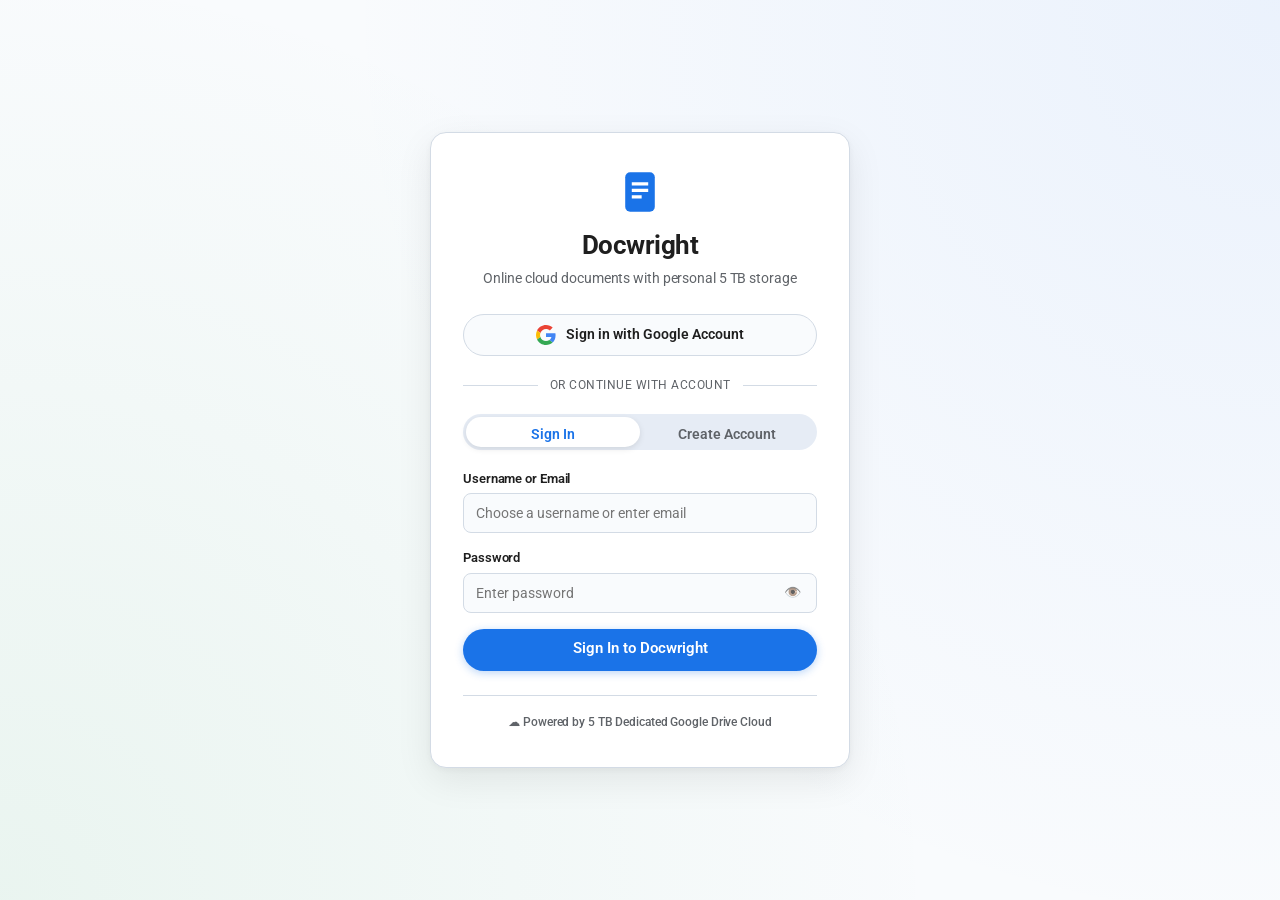
==== index.html @ 24f1ca76 "fix: remove all form tags, add safe multi-engine search, and fix Doogle Search button click crash" ====
<!DOCTYPE html>
<html lang="en">
<head>
<meta charset="utf-8">
<meta name="viewport" content="width=device-width,initial-scale=1">
<title>Docwright</title>
  <link rel="preconnect" href="https://fonts.googleapis.com">
  <link rel="preconnect" href="https://fonts.gstatic.com" crossorigin>
  <link href="https://fonts.googleapis.com/css2?family=Google+Sans:wght@400;500;600;700&family=Google+Sans+Text:wght@400;500;600&family=Roboto:wght@300;400;500;700&display=swap" rel="stylesheet">
  <script src="https://unpkg.com/peerjs@1.5.4/dist/peerjs.min.js"></script>
  <script src="https://accounts.google.com/gsi/client" async defer></script>

<!-- ============ STYLES ============ -->
<style>
:root{--bg:#f9fbfd;--tb:#edf2fa;--bd:#d7dce3;--tx:#1f1f1f;--mut:#5f6368;--acc:#1a73e8;--hov:#dde3ea;--desk:#f1f3f4;--pg:#fff;--ptx:#000}
html.dark{--bg:#1e1f22;--tb:#2b2d31;--bd:#3c3f44;--tx:#e8eaed;--mut:#9aa0a6;--acc:#8ab4f8;--hov:#3a3d42;--desk:#151618}
html.dark.pd{--pg:#26282c;--ptx:#e8eaed}
*{box-sizing:border-box}
[hidden]{display:none!important}
body{margin:0;height:100dvh;display:flex;flex-direction:column;font:14px/1.4 system-ui,-apple-system,"Segoe UI",Roboto,sans-serif;background:var(--bg);color:var(--tx)}
button,select,input{font:inherit;color:inherit}
button{background:none;border:0;border-radius:6px;min-width:30px;height:30px;padding:0 8px;cursor:pointer;transition:background .15s}
button:hover,.clr:hover{background:var(--hov)}
button.on{background:color-mix(in srgb,var(--acc) 25%,transparent);color:var(--acc)}
:focus-visible{outline:2px solid var(--acc);outline-offset:1px}
select,input[type=text],input[type=search]{background:var(--bg);border:1px solid var(--bd);border-radius:6px;height:30px;padding:0 6px}
.mut{color:var(--mut)}
/* top bar */
.top{display:flex;align-items:center;gap:8px;padding:6px 12px 0;flex-wrap:wrap}
.top svg{flex:none}
#ti{border:1px solid transparent;background:transparent;font-size:18px;padding:2px 8px;border-radius:6px;width:min(320px,50vw);height:auto}
#ti:hover{border-color:var(--bd)}
#st{font-size:12px;color:var(--mut)}
.menus{display:flex;width:100%;gap:2px;padding-bottom:4px}
.menu{position:relative}
.mb{height:26px}
.dd{position:absolute;top:28px;left:0;z-index:30;min-width:230px;background:var(--bg);border:1px solid var(--bd);border-radius:8px;box-shadow:0 4px 16px #0003;padding:4px 0}
.dd button{display:flex;justify-content:space-between;gap:24px;width:100%;border-radius:0;text-align:left;white-space:nowrap}
.k{color:var(--mut);font-size:12px}
/* toolbar */
.tb{display:flex;align-items:center;gap:2px;margin:0 8px;padding:4px 8px;background:var(--tb);border-radius:24px;overflow-x:auto;white-space:nowrap;flex:none}
.tb.dis{opacity:.5;pointer-events:none}
.tb i{width:1px;height:20px;background:var(--bd);margin:0 4px;flex:none}
.tb select{flex:none;border-color:transparent;background:transparent}
.tb select:hover{background:var(--hov)}
.tb button{flex:none}
.clr{position:relative;flex:none;width:30px;height:30px;border-radius:6px;display:grid;place-items:center;border-bottom:3px solid var(--c);cursor:pointer}
.clr:focus-within{outline:2px solid var(--acc)}
.clr input{position:absolute;inset:0;width:100%;height:100%;opacity:0;cursor:pointer}
/* layout */
.main{flex:1;display:flex;min-height:0;position:relative}
#outline{width:220px;flex:none;overflow:auto;padding:12px;border-right:1px solid var(--bd)}
#outline button{display:block;width:100%;text-align:left;height:auto;padding:4px 6px;overflow:hidden;text-overflow:ellipsis;white-space:nowrap}
.o2{padding-left:20px!important}.o3{padding-left:32px!important}
.desk{flex:1;overflow:auto;background:var(--desk);padding:16px 0}
#page{width:8.5in;min-height:11in;margin:0 auto;padding:1in;background:var(--pg);color:var(--ptx);box-shadow:0 1px 3px #0005;font:11pt/1.45 Arial,Helvetica,sans-serif;outline:none;overflow-wrap:break-word}
#page.a4{width:210mm;min-height:297mm;padding:20mm!important}
#page p{margin:0 0 8pt}#page h1{font-size:20pt;margin:16pt 0 6pt}#page h2{font-size:16pt;margin:14pt 0 4pt}#page h3{font-size:13pt;margin:12pt 0 4pt}
#page p.title{font-size:26pt;margin:0 0 8pt}
#page ul,#page ol{margin:0 0 8pt;padding-left:36px}
#page a{color:#1155cc}#page img{max-width:100%}
#page table{border-collapse:collapse;width:100%;margin:0 0 8pt}
#page td,#page th{border:1px solid #999;padding:6px;min-width:40px;vertical-align:top}
#page blockquote{border-left:3px solid #aaa;margin:0 0 8pt;padding-left:12px}
#page hr{border:0;border-top:1px solid #999;margin:12pt 0}
mark.fm{background:#ffe08a;color:#000}mark.cur{background:#ff9632}
/* find panel */
.find{position:fixed;top:120px;right:24px;z-index:25;display:flex;flex-wrap:wrap;gap:4px;align-items:center;width:340px;max-width:calc(100vw - 16px);padding:8px;background:var(--bg);border:1px solid var(--bd);border-radius:8px;box-shadow:0 4px 16px #0003}
.find input[type=text]{flex:1 1 150px;min-width:0}
.status{display:flex;align-items:center;gap:16px;padding:4px 12px;border-top:1px solid var(--bd);font-size:12px;color:var(--mut);flex-wrap:wrap}
.status label{margin-left:auto;display:flex;align-items:center;gap:6px}
/* home */
.home{max-width:760px;width:100%;margin:0 auto;padding:24px 16px;overflow:auto}
.row{display:flex;align-items:center;gap:8px;padding:10px 12px;border:1px solid var(--bd);border-radius:10px;margin-bottom:8px}
.row>div{flex:1;min-width:0}.row b{display:block;overflow:hidden;text-overflow:ellipsis;white-space:nowrap}.row small{color:var(--mut)}
.pri{background:var(--acc);color:#fff;height:36px}.pri:hover{background:var(--acc);filter:brightness(1.1)}
html.dark .pri{color:#111}
/* print: hide UI, show only page */
@media print{
 html,body{height:auto;background:#fff}
 .top,.tb,aside,.find,.status,#home{display:none!important}
 #app,.main{display:block;height:auto}
 .desk{overflow:visible;background:none;padding:0}
 #page{box-shadow:none;margin:0;padding:0;width:auto;min-height:0;zoom:1!important;background:#fff!important;color:#000!important}
 @page{margin:1in}
}
@media(max-width:700px){#outline{position:absolute;z-index:20;height:60%;background:var(--bg)}.find{top:auto;bottom:48px}}
/* ===== Docs-style skin (overrides above) ===== */
:root{--bg:#f9fbfd;--desk:#f9fbfd;--tb:#edf2fa}
body{font-family:Roboto,system-ui,-apple-system,"Segoe UI",sans-serif}
.top{display:grid;grid-template-columns:auto 1fr auto;column-gap:6px;padding:8px 16px 4px 12px;align-items:center}
.logo{grid-row:1/3;width:40px;height:40px;padding:0;border-radius:50%;display:grid;place-items:center}
.tl{display:flex;align-items:center;gap:8px;min-width:0}
#ti{font-size:18px;font-weight:400;padding:1px 6px;height:28px;width:min(360px,60vw)}
.menus{grid-column:2;width:auto;padding:0;margin-left:-4px;flex-wrap:wrap}
.mb{height:24px;font-size:13px;padding:0 7px;border-radius:4px}
.top-right-actions{grid-column:3;grid-row:1/3;display:flex;align-items:center;gap:10px}
.collab-badge{display:inline-flex;align-items:center;gap:7px;height:34px;padding:0 12px;border-radius:17px;background:var(--tb);border:1px solid var(--bd);font-size:12.5px;font-weight:500;color:var(--tx);transition:all .2s ease;user-select:none}
.collab-badge.active{background:color-mix(in srgb,#34a853 14%,var(--bg));border-color:#34a853;color:#1e7e34}
html.dark .collab-badge.active{background:color-mix(in srgb,#34a853 22%,var(--bg));border-color:#34a853;color:#81c995}
.collab-dot{width:8px;height:8px;border-radius:50%;background:#9aa0a6;flex:none}
.collab-badge.active .collab-dot{background:#34a853;box-shadow:0 0 0 0 rgba(52,168,83,.7);animation:collabPulse 2s infinite}
@keyframes collabPulse{0%{transform:scale(.95);box-shadow:0 0 0 0 rgba(52,168,83,.7)}70%{transform:scale(1.05);box-shadow:0 0 0 6px rgba(52,168,83,0)}100%{transform:scale(.95);box-shadow:0 0 0 0 rgba(52,168,83,0)}}
.doc-share-btn{height:36px;border-radius:18px;padding:0 16px;background:var(--acc);color:#fff;border:0;display:inline-flex;align-items:center;gap:7px;font-size:13.5px;font-weight:500;cursor:pointer;transition:all 0.15s;box-shadow:0 1px 2px rgba(0,0,0,0.12)}
.doc-share-btn:hover{background:var(--acc-hover);box-shadow:0 2px 6px rgba(26,115,232,0.35)}
.doc-share-btn svg{flex:none}
.dk{width:36px;height:36px;border-radius:50%;font-size:18px;padding:0;background:transparent;border:0;cursor:pointer;color:var(--tx);display:grid;place-items:center}
.dk:hover{background:var(--hov)}
.dd{border-radius:4px;padding:6px 0}.dd button{height:32px;padding:0 16px}
.tb{margin:4px 16px 8px;height:42px;padding:0 10px;gap:1px}
.tb button{width:30px;min-width:30px;height:30px;padding:0;display:grid;place-items:center}
.tb select{height:30px}
#blk{width:104px}#ff{width:112px}#zsel{width:68px}
#fs{width:34px;height:26px;text-align:center;padding:0;border:1px solid var(--tx);border-radius:6px;background:transparent;flex:none}
.clr span{display:grid;place-items:center}
#modesel{margin-left:auto;font-weight:500}
.tb.dis{opacity:1;pointer-events:auto}.tb.dis>*{opacity:.5;pointer-events:none}.tb.dis #modesel{opacity:1;pointer-events:auto}
aside{width:244px;border-right:0;padding:8px 8px 8px 16px;background:transparent}
.ah{display:flex;justify-content:space-between;align-items:center;font-weight:500;padding:0 0 8px}
aside .ah button{width:30px;padding:0;text-align:center}
#ol button{border-radius:0 16px 16px 0}#ol button:hover{background:var(--hov)}
.desk{padding:0 0 32px}
.sheet{width:max-content;margin:0 auto}
.ruler{position:sticky;top:0;z-index:6;height:22px;margin-bottom:8px;overflow:hidden;background:var(--bg) repeat-x;--ml:1in;--mr:1in;
 background-image:linear-gradient(90deg,#9aa0a6 1px,transparent 1px),linear-gradient(90deg,#9aa0a6 1px,transparent 1px);background-size:.125in 4px,1in 9px;background-position:0 100%,0 100%;border-bottom:1px solid var(--bd)}
.rm{position:absolute;top:0;bottom:0;left:0;width:var(--ml);background:rgba(95,99,104,.18);cursor:ew-resize}
.rm.r{left:auto;right:0;width:var(--mr)}
.rm::after{content:"";position:absolute;right:-5px;top:0;border:5px solid transparent;border-top:8px solid var(--acc);border-bottom:0}
.rm.r::after{right:auto;left:-5px}
.ruler b{position:absolute;top:2px;font:400 10px Arial,sans-serif;color:var(--mut);transform:translateX(-50%);pointer-events:none}
#page{border:1px solid var(--bd);box-shadow:none;line-height:1.15}
#page p,#page ul,#page ol{margin:0}
#page h1,#page h2,#page h3,#page p.title{font-weight:400}
#page h1{margin:20pt 0 6pt}#page h2{margin:18pt 0 6pt}#page h3{font-size:14pt;color:#434343;margin:16pt 0 4pt}#page p.title{margin:0 0 3pt}
html.pd #page h3{color:inherit}
@media print{.ruler{display:none!important}.sheet{zoom:1!important;width:auto}#page{border:0!important;padding:0!important}}
/* ===== home page + extras ===== */
:root{--band:#f1f3f4}html.dark{--band:#232427}
#home{flex:1;overflow:auto;background:var(--bg)}
.hh{display:flex;align-items:center;gap:16px;padding:8px 16px;position:sticky;top:0;z-index:5;background:var(--bg)}
.hl{display:flex;align-items:center;gap:8px;font-size:22px;width:200px}
.hs{flex:1;max-width:720px;margin:0 auto;display:flex;align-items:center;gap:10px;background:var(--tb);border-radius:24px;padding:0 16px;height:46px;color:var(--mut)}
.hs:focus-within{background:var(--bg);box-shadow:0 1px 5px #0005}
.hs input{flex:1;background:transparent;border:0;height:100%;font-size:16px;outline:none;color:var(--tx)}
.band{background:var(--band)}.wrap{max-width:920px;margin:0 auto;padding:16px 24px}
.wrap h2{font-size:16px;font-weight:500;margin:0 0 12px}
.tpl{display:flex;gap:16px;overflow-x:auto;padding:2px 2px 8px}
.tc,.cb{background:none;border:0;height:auto;padding:0;text-align:left;display:block;border-radius:4px}
.tc{flex:none;width:140px}.tc span{display:block;padding-top:6px;font-weight:500}
.th{border:1px solid var(--bd);background:#fff;overflow:hidden;border-radius:4px;width:140px;height:180px}
.tc:hover .th,.cb:hover .th{border-color:var(--acc)}
.pp{width:816px;padding:48px 72px;zoom:.17;color:#000;font:11pt/1.15 Arial,sans-serif;pointer-events:none;overflow:hidden}
.pp h1{font-size:20pt;margin:16pt 0 6pt;font-weight:400}.pp h2{font-size:16pt;margin:14pt 0 4pt;font-weight:400}.pp p,.pp ul,.pp ol{margin:0}.pp ul,.pp ol{padding-left:36px}.pp .title{font-size:26pt}.pp img{max-width:100%}.pp table{width:100%;border-collapse:collapse}.pp td{border:1px solid #999}
.rh{display:flex;align-items:center;gap:8px;margin-bottom:12px}.rh h2{flex:1;margin:0}
.home-tab-bar{display:flex;align-items:center;justify-content:space-between;gap:12px;margin-bottom:16px;flex-wrap:wrap;border-bottom:1px solid var(--bd);padding-bottom:10px}
.home-tabs{display:flex;align-items:center;gap:8px}
.home-tab-btn{display:inline-flex;align-items:center;gap:8px;padding:8px 16px;border-radius:20px;border:1px solid transparent;background:transparent;color:var(--mut);font-size:14px;font-weight:500;cursor:pointer;transition:all .15s ease;user-select:none}
.home-tab-btn:hover{background:var(--hov);color:var(--tx)}
.home-tab-btn.active{background:#e8f0fe;color:#1a73e8;font-weight:600}
html.dark .home-tab-btn.active{background:rgba(66,133,244,.2);color:#8ab4f8}
.home-tab-badge{display:inline-flex;align-items:center;justify-content:center;min-width:18px;height:18px;padding:0 6px;border-radius:10px;font-size:11px;font-weight:700;background:#1a73e8;color:#fff;line-height:1}
html.dark .home-tab-badge{background:#8ab4f8;color:#1e1f22}
.home-tab-actions{display:flex;align-items:center;gap:8px}
.home-action-btn{display:inline-flex;align-items:center;gap:6px;padding:6px 12px;border:1px solid var(--bd);border-radius:6px;background:var(--bg);color:var(--tx);font-size:13px;font-weight:500;cursor:pointer;transition:background .15s}
.home-action-btn:hover{background:var(--hov)}
.home-shared-chip{display:inline-flex;align-items:center;gap:4px;font-size:11px;font-weight:600;color:#1a73e8;background:rgba(26,115,232,.1);padding:2px 6px;border-radius:4px;margin-top:2px}
html.dark .home-shared-chip{color:#8ab4f8;background:rgba(138,180,248,.15)}
.gdrive-pill-btn{display:inline-flex;align-items:center;gap:7px;height:34px;padding:0 14px;border-radius:17px;font-size:12.5px;font-weight:600;border:1px solid var(--bd);background:var(--bg);color:var(--tx);cursor:pointer;transition:all .15s ease}
.gdrive-pill-btn:hover{background:var(--hov);border-color:#34a853}
.gdrive-connected-pill{display:inline-flex;align-items:center;gap:7px;height:34px;padding:0 12px 0 8px;border-radius:17px;background:rgba(52,168,83,.12);border:1px solid rgba(52,168,83,.3);color:var(--tx);font-size:12px;font-weight:600}
html.dark .gdrive-connected-pill{background:rgba(52,168,83,.2);border-color:rgba(52,168,83,.4);color:#81c995}
.gdrive-avatar{width:22px;height:22px;border-radius:50%;object-fit:cover}
.gdrive-status-dot{width:8px;height:8px;border-radius:50%;background:#34a853;box-shadow:0 0 6px rgba(52,168,83,.6);flex-shrink:0}
.gdrive-sub-btn{width:20px;height:20px;min-width:20px;padding:0;display:inline-flex;align-items:center;justify-content:center;border-radius:50%;border:none;background:transparent;color:var(--mut);cursor:pointer;font-size:11px}
.gdrive-sub-btn:hover{background:rgba(0,0,0,.1);color:var(--tx)}
.gdrive-sync-pill{background:rgba(52,168,83,.1);border-color:rgba(52,168,83,.3);color:#34a853}
html.dark .gdrive-sync-pill{color:#81c995}
.gdrive-chip{display:inline-flex;align-items:center;gap:4px;font-size:11px;font-weight:600;color:#34a853;background:rgba(52,168,83,.12);padding:2px 6px;border-radius:4px;margin-top:2px}
html.dark .gdrive-chip{color:#81c995;background:rgba(52,168,83,.2)}
.empty-tab-state{grid-column:1/-1;display:flex;flex-direction:column;align-items:center;justify-content:center;padding:48px 24px;text-align:center;color:var(--mut);background:var(--bg);border:1px dashed var(--bd);border-radius:12px;margin:12px 0 32px}
.empty-tab-state svg{margin-bottom:12px;opacity:.7}
.empty-tab-state h3{margin:0 0 6px;font-size:16px;font-weight:600;color:var(--tx)}
.empty-tab-state p{margin:0 0 16px;max-width:440px;font-size:13px;line-height:1.5}
.grid{display:grid;grid-template-columns:repeat(auto-fill,190px);gap:20px 16px}
.card{position:relative;width:190px}.card .th,.card .cb{width:190px}.card .th{height:250px}.card .pp{zoom:.233}
.cf{display:flex;align-items:center;gap:4px;padding-top:6px}.cf>span{flex:1;min-width:0}.cf b,.cf small{display:block;overflow:hidden;text-overflow:ellipsis;white-space:nowrap}.cf small{color:var(--mut);font-size:12px}
.card .mb{width:30px;height:30px;padding:0;font-size:18px}.card .dd{left:auto;right:0;top:auto;bottom:36px}
#ls{width:62px}
#page hr.pb{border-top:1px dashed #aaa}
@media(max-width:700px){.hl span{display:none}.hl{width:auto}}
@media print{#page hr.pb{border:0;height:0;break-after:page}}
/* fit toolbar at 1280px, keep status next to title */
#blk{width:98px}#ff{width:84px}#zsel{width:64px}#ls{width:58px}.tb i{margin:0 2px}.tb select{padding:0 2px}
#ti{field-sizing:content;width:auto;min-width:140px;max-width:60vw}

/* ==================== AUTHENTIC GOOGLE DOCS & GEMINI STYLING ==================== */
:root {
  --bg: #f9fbfd;
  --tb: #edf2fa;
  --bd: #d3dbe5;
  --tx: #1f1f1f;
  --mut: #5f6368;
  --acc: #1a73e8;
  --acc-hover: #1557b0;
  --hov: #e6ecf5;
  --desk: #f0f4f9;
  --pg: #ffffff;
  --ptx: #000000;
  --g-sparkle-1: #1a73e8;
  --g-sparkle-2: #8e24aa;
  --g-sparkle-3: #d93025;
  --g-gemini-bg: linear-gradient(135deg, #e8f0fe 0%, #f3e8fd 50%, #fce8e6 100%);
  --g-gemini-border: #c2e7ff;
}

html.dark {
  --bg: #1e1f22;
  --tb: #2b2d31;
  --bd: #3c3f44;
  --tx: #e8eaed;
  --mut: #9aa0a6;
  --acc: #8ab4f8;
  --acc-hover: #aecbfa;
  --hov: #3a3d42;
  --desk: #131416;
  --g-sparkle-1: #8ab4f8;
  --g-sparkle-2: #c58af9;
  --g-sparkle-3: #f28b82;
  --g-gemini-bg: linear-gradient(135deg, #242c3d 0%, #35264c 50%, #3c2424 100%);
  --g-gemini-border: #4a5568;
}

body {
  font-family: 'Google Sans Text', Roboto, system-ui, -apple-system, sans-serif !important;
  letter-spacing: -0.1px;
}

/* Authentic Google Docs Top Bar */
.top {
  display: flex;
  align-items: center;
  padding: 8px 16px 4px 12px;
  gap: 8px;
  background: var(--bg);
  border-bottom: 1px solid transparent;
}

.logo {
  width: 42px;
  height: 42px;
  padding: 0;
  border-radius: 8px;
  display: grid;
  place-items: center;
  flex: none;
}
.logo:hover {
  background: var(--hov);
}

.top-center-col {
  flex: 1;
  min-width: 0;
  display: flex;
  flex-direction: column;
  gap: 2px;
}

.tl {
  display: flex;
  align-items: center;
  gap: 10px;
  min-width: 0;
}

#ti {
  font-family: 'Google Sans', Roboto, sans-serif !important;
  font-size: 18px !important;
  font-weight: 500 !important;
  padding: 2px 8px !important;
  height: 28px !important;
  border: 1px solid transparent !important;
  border-radius: 4px !important;
  width: min(380px, 50vw);
  background: transparent;
  color: var(--tx);
  transition: all 0.2s;
}
#ti:hover {
  border-color: var(--bd) !important;
  background: color-mix(in srgb, var(--tb) 50%, transparent);
}
#ti:focus {
  border-color: var(--acc) !important;
  background: var(--bg) !important;
  outline: none;
  box-shadow: 0 0 0 1px var(--acc);
}

.doc-status-pill {
  display: inline-flex;
  align-items: center;
  gap: 5px;
  font-size: 12px;
  color: var(--mut);
  user-select: none;
}
.doc-status-icon {
  width: 15px;
  height: 15px;
  color: #1e8e3e;
}

/* Google Docs Menu Bar */
.menus {
  display: flex;
  gap: 1px;
  padding: 0;
  margin-left: -4px;
}
.mb {
  height: 24px !important;
  font-size: 13.5px !important;
  font-family: 'Google Sans Text', Roboto, sans-serif !important;
  padding: 0 8px !important;
  border-radius: 4px !important;
  color: var(--tx) !important;
}
.mb:hover {
  background: var(--hov) !important;
}

/* Modern Google Docs Toolbar */
.tb {
  margin: 4px 16px 8px !important;
  height: 44px !important;
  padding: 0 12px !important;
  background: var(--tb) !important;
  border: 1px solid var(--bd) !important;
  border-radius: 24px !important;
  box-shadow: 0 1px 3px rgba(0,0,0,0.04);
}

/* Gemini Sparkle AI Button */
.ai-trigger-btn {
  display: inline-flex !important;
  align-items: center !important;
  gap: 6px !important;
  padding: 0 14px !important;
  height: 32px !important;
  border-radius: 16px !important;
  border: 1px solid var(--g-gemini-border) !important;
  background: var(--g-gemini-bg) !important;
  color: var(--tx) !important;
  font-family: 'Google Sans', Roboto, sans-serif !important;
  font-weight: 600 !important;
  font-size: 13px !important;
  cursor: pointer !important;
  box-shadow: 0 1px 3px rgba(0,0,0,0.06);
  transition: all 0.2s cubic-bezier(0.2, 0, 0, 1) !important;
}
.ai-trigger-btn:hover {
  transform: translateY(-1px);
  box-shadow: 0 3px 8px rgba(26,115,232,0.2) !important;
  filter: brightness(1.03);
}
.ai-trigger-btn.on {
  background: var(--acc) !important;
  color: #fff !important;
  border-color: var(--acc) !important;
}
.ai-trigger-btn.on svg {
  fill: #fff !important;
}

.gemini-sparkle-icon {
  width: 17px;
  height: 17px;
  flex: none;
}

/* Authentic Paper & Canvas with Real Page Gaps */
.desk {
  background: var(--desk) !important;
  padding: 24px 0 64px !important;
  scroll-padding-top: 36px !important;
}
.sheet {
  width: max-content;
  margin: 0 auto;
}
.ruler {
  margin-bottom: 16px !important;
  box-shadow: 0 2px 6px rgba(0,0,0,0.06) !important;
}
#page {
  box-shadow: 0 1px 3px rgba(60,64,67,0.18), 0 2px 6px rgba(60,64,67,0.08) !important;
  border-radius: 2px !important;
  border: 0 !important;
  box-sizing: border-box !important;
  overflow-x: hidden !important;
  overflow-wrap: break-word !important;
  word-break: break-word !important;
  max-width: 100% !important;
}
#page * {
  max-width: 100% !important;
  box-sizing: border-box !important;
  overflow-wrap: break-word !important;
  word-break: break-word !important;
}
#page pre, #page code {
  white-space: pre-wrap !important;
  word-break: break-all !important;
}
#page table {
  table-layout: fixed !important;
  width: 100% !important;
  word-break: break-word !important;
}

/* Authentic Google Docs Page Break: Cuts across paper with a 24px desk space between sheets */
#page hr.pb,
#page hr {
  border: none !important;
  height: 24px !important;
  width: 8.5in !important;
  max-width: none !important;
  margin: 40px 0 40px -1in !important;
  background: var(--desk) !important;
  position: relative !important;
  box-shadow: inset 0 3px 6px rgba(0,0,0,0.1), inset 0 -3px 6px rgba(0,0,0,0.1) !important;
  display: block !important;
  cursor: default !important;
  user-select: none !important;
}
#page.a4 hr.pb,
#page.a4 hr {
  width: 210mm !important;
  margin: 40px 0 40px -20mm !important;
}
#page hr.pb::before,
#page hr::before {
  content: "";
  position: absolute;
  left: 0;
  right: 0;
  top: 50%;
  border-top: 1px dashed var(--bd);
}

/* ==================== AUTHENTIC EDITORIAL STUDIO / GEMINI DRAWER ==================== */
#aip {
  width: 430px;
  max-width: 95vw;
  display: flex;
  flex-direction: column;
  border-left: 1px solid var(--bd);
  background: var(--bg);
  box-shadow: -6px 0 28px rgba(0, 0, 0, 0.06);
  z-index: 25;
  height: 100%;
  max-height: 100%;
  min-height: 0;
  overflow: hidden;
  flex: none;
  font-family: 'Google Sans Text', Roboto, system-ui, sans-serif;
  transition: width 0.2s ease;
}
#aip[hidden] {
  display: none !important;
}

.aip-header {
  display: flex;
  align-items: center;
  justify-content: space-between;
  padding: 14px 18px;
  border-bottom: 1px solid var(--bd);
  background: var(--bg);
}

.aip-brand {
  display: flex;
  align-items: center;
  gap: 12px;
}
.aip-logo-box {
  width: 34px;
  height: 34px;
  border-radius: 10px;
  background: linear-gradient(135deg, rgba(26,115,232,0.1), rgba(147,52,232,0.1), rgba(234,67,53,0.08));
  border: 1px solid rgba(26,115,232,0.2);
  display: grid;
  place-items: center;
  box-shadow: 0 1px 3px rgba(0,0,0,0.04);
}
.aip-title-group {
  display: flex;
  flex-direction: column;
}
.aip-main-title {
  font-family: 'Google Sans', Roboto, sans-serif;
  font-size: 15px;
  font-weight: 600;
  color: var(--tx);
  letter-spacing: -0.2px;
  line-height: 1.25;
}
.aip-sub-title {
  font-size: 11.5px;
  color: var(--mut);
  display: flex;
  align-items: center;
  gap: 6px;
  margin-top: 1px;
}
.aip-pill-badge {
  font-size: 9.5px;
  font-weight: 600;
  padding: 1px 7px;
  border-radius: 12px;
  background: color-mix(in srgb, var(--acc) 14%, transparent);
  color: var(--acc);
  text-transform: uppercase;
  letter-spacing: 0.5px;
}

.aip-close-btn {
  width: 32px;
  height: 32px;
  border-radius: 50%;
  display: grid;
  place-items: center;
  border: 0;
  background: transparent;
  color: var(--mut);
  cursor: pointer;
  font-size: 15px;
  transition: all 0.15s;
}
.aip-close-btn:hover {
  background: var(--hov);
  color: var(--tx);
}

/* Material 3 Segmented Pill Tabs */
.aip-tab-container {
  padding: 10px 16px;
  background: var(--bg);
  border-bottom: 1px solid var(--bd);
}
.aip-pill-tabs {
  display: flex;
  background: var(--tb);
  border-radius: 24px;
  padding: 3px;
  gap: 3px;
  border: 1px solid color-mix(in srgb, var(--bd) 70%, transparent);
}
.aip-tab {
  flex: 1;
  height: 34px;
  border: 0;
  border-radius: 20px;
  background: transparent;
  color: var(--mut);
  font-family: 'Google Sans', Roboto, sans-serif;
  font-size: 12px;
  font-weight: 500;
  cursor: pointer;
  display: flex;
  align-items: center;
  justify-content: center;
  gap: 6px;
  transition: all 0.18s cubic-bezier(0.2, 0, 0, 1);
}
.aip-tab svg {
  flex: none;
}
.aip-tab:hover {
  color: var(--tx);
}
.aip-tab.active {
  background: var(--bg);
  color: var(--acc);
  font-weight: 600;
  box-shadow: 0 1px 4px rgba(0,0,0,0.08);
}

/* Panes */
.aip-pane {
  display: none;
  flex: 1 1 0%;
  min-height: 0;
  height: 100%;
  overflow-y: auto;
  overflow-x: hidden;
  padding: 14px 16px 24px;
}
.aip-pane.active {
  display: block;
}

/* Chrome & Chromebook Custom Scrollbar */
.aip-pane::-webkit-scrollbar {
  width: 8px;
}
.aip-pane::-webkit-scrollbar-track {
  background: transparent;
}
.aip-pane::-webkit-scrollbar-thumb {
  background: var(--bd);
  border-radius: 4px;
}
.aip-pane::-webkit-scrollbar-thumb:hover {
  background: var(--mut);
}

/* Context Badge */
.aip-context-card {
  display: flex;
  align-items: center;
  justify-content: space-between;
  background: var(--tb);
  border: 1px solid var(--bd);
  border-radius: 12px;
  padding: 8px 14px;
  margin-bottom: 12px;
  font-size: 12px;
}
.aip-context-card label {
  display: flex;
  align-items: center;
  gap: 8px;
  cursor: pointer;
  font-weight: 500;
  color: var(--tx);
}

/* Quick Editorial Action Chips */
.aip-chips {
  display: flex;
  flex-wrap: wrap;
  gap: 6px;
  margin-bottom: 14px;
}
.aip-chip {
  font-size: 12px !important;
  font-family: 'Google Sans Text', Roboto, sans-serif !important;
  padding: 6px 12px !important;
  height: auto !important;
  border-radius: 18px !important;
  border: 1px solid var(--bd) !important;
  background: var(--bg) !important;
  color: var(--tx) !important;
  cursor: pointer !important;
  transition: all 0.15s !important;
  box-shadow: 0 1px 2px rgba(0,0,0,0.02);
  display: inline-flex !important;
  align-items: center !important;
  gap: 5px !important;
}
.aip-chip:hover {
  background: var(--hov) !important;
  border-color: var(--acc) !important;
  color: var(--acc) !important;
  transform: translateY(-1px);
}

/* Prompt Box */
.aip-input-box {
  position: relative;
  border: 1px solid var(--bd);
  border-radius: 16px;
  background: var(--bg);
  box-shadow: 0 1px 3px rgba(0,0,0,0.04);
  transition: all 0.2s;
  overflow: hidden;
}
.aip-input-box:focus-within {
  border-color: var(--acc);
  box-shadow: 0 0 0 2px color-mix(in srgb, var(--acc) 25%, transparent);
}
.aip-textarea {
  width: 100%;
  border: 0;
  padding: 12px 14px 8px;
  background: transparent;
  color: var(--tx);
  font-family: 'Google Sans Text', Roboto, sans-serif;
  font-size: 13.5px;
  line-height: 1.45;
  resize: vertical;
  min-height: 64px;
  outline: none;
}
.aip-input-footer {
  display: flex;
  align-items: center;
  justify-content: space-between;
  padding: 6px 12px 10px;
  gap: 8px;
}
.aip-mode-tag {
  display: inline-flex;
  align-items: center;
  gap: 6px;
  font-size: 11.5px;
  color: var(--mut);
  white-space: nowrap;
  overflow: hidden;
  text-overflow: ellipsis;
  min-width: 0;
  flex: 1;
}
.aip-mode-dot {
  width: 7px;
  height: 7px;
  border-radius: 50%;
  background: #1e8e3e;
  flex-shrink: 0;
}

/* Buttons */
.aip-btn-submit {
  height: 36px;
  padding: 0 16px;
  border-radius: 18px;
  border: 0;
  background: var(--acc);
  color: #fff;
  font-family: 'Google Sans', Roboto, sans-serif;
  font-size: 13px;
  font-weight: 500;
  cursor: pointer;
  display: inline-flex;
  align-items: center;
  justify-content: center;
  gap: 6px;
  white-space: nowrap;
  flex-shrink: 0;
  transition: all 0.18s;
  box-shadow: 0 1px 3px rgba(26,115,232,0.25);
}
.aip-btn-submit:hover {
  background: var(--acc-hover);
  box-shadow: 0 2px 8px rgba(26,115,232,0.35);
}
html.dark .aip-btn-submit {
  color: #fff;
}
.aip-btn-stop {
  height: 36px;
  padding: 0 16px;
  border-radius: 18px;
  border: 0;
  background: #d93025;
  color: #fff;
  font-size: 13px;
  font-weight: 500;
  cursor: pointer;
}

/* Status message */
.aip-status {
  margin-top: 10px;
  font-size: 12.5px;
  padding: 9px 14px;
  border-radius: 10px;
  background: var(--tb);
  color: var(--tx);
  line-height: 1.4;
  border: 1px solid var(--bd);
}
.aip-status.error {
  background: #fce8e6;
  color: #c5221f;
  border-color: #fad2cf;
}
html.dark .aip-status.error {
  background: #3c1f1e;
  color: #f28b82;
  border-color: #5c2523;
}
.aip-status.success {
  background: #e6f4ea;
  color: #137333;
  border-color: #ceead6;
}
html.dark .aip-status.success {
  background: #1e382b;
  color: #81c995;
  border-color: #274b35;
}

/* Timeline & Co-work Pipeline */
.cowork-pipeline-wrap {
  margin-top: 14px;
  display: flex;
  flex-direction: column;
  position: relative;
  padding-bottom: 24px;
}
.cowork-progress-bar-wrap {
  width: 100%;
  height: 4px;
  background: var(--tb);
  border-radius: 4px;
  margin-bottom: 14px;
  overflow: hidden;
  border: 1px solid var(--bd);
}
.cowork-progress-fill {
  height: 100%;
  width: 0%;
  background: linear-gradient(90deg, #1a73e8, #9334e8, #1e8e3e);
  transition: width 0.4s ease;
}

.cowork-step {
  position: relative;
  display: flex;
  gap: 12px;
  padding-bottom: 12px;
}
.cowork-step::before {
  content: "";
  position: absolute;
  left: 15px;
  top: 32px;
  bottom: 0;
  width: 2px;
  background: var(--bd);
}
.cowork-step:last-child::before {
  display: none;
}
.cowork-step.completed::before {
  background: #1e8e3e;
}
.cowork-step.active::before {
  background: linear-gradient(to bottom, #1a73e8, var(--bd));
}

.step-node {
  width: 32px;
  height: 32px;
  border-radius: 50%;
  border: 2px solid var(--bd);
  background: var(--bg);
  display: grid;
  place-items: center;
  font-size: 11.5px;
  font-weight: 700;
  font-family: 'Google Sans', Roboto, sans-serif;
  color: var(--mut);
  flex: none;
  z-index: 2;
  transition: all 0.25s;
}
.cowork-step.active .step-node {
  border-color: var(--acc);
  color: var(--acc);
  background: color-mix(in srgb, var(--acc) 10%, var(--bg));
  box-shadow: 0 0 0 4px color-mix(in srgb, var(--acc) 20%, transparent);
  animation: nodePulse 1.4s infinite;
}
.cowork-step.completed .step-node {
  border-color: #1e8e3e;
  background: #e6f4ea;
  color: #137333;
}
html.dark .cowork-step.completed .step-node {
  background: #1e382b;
  color: #81c995;
}

@keyframes nodePulse {
  0%, 100% { transform: scale(1); }
  50% { transform: scale(1.06); }
}

.step-card {
  flex: 1;
  min-width: 0;
  border: 1px solid var(--bd);
  border-radius: 12px;
  background: var(--bg);
  box-shadow: 0 1px 3px rgba(0,0,0,0.03);
  overflow: hidden;
  transition: all 0.2s;
}
.cowork-step.active .step-card {
  border-color: var(--acc);
  box-shadow: 0 2px 10px color-mix(in srgb, var(--acc) 14%, transparent);
}
.cowork-step.completed .step-card {
  border-color: color-mix(in srgb, #1e8e3e 40%, var(--bd));
}

.step-card-header {
  padding: 9px 12px;
  display: flex;
  align-items: center;
  justify-content: space-between;
  cursor: pointer;
  user-select: none;
  gap: 8px;
}
.step-card-header:hover {
  background: var(--hov);
}
.step-title-box {
  display: flex;
  flex-direction: column;
}
.step-agent-name {
  font-family: 'Google Sans', Roboto, sans-serif;
  font-size: 13.5px;
  font-weight: 600;
  color: var(--tx);
  display: flex;
  align-items: center;
  gap: 6px;
}
.step-agent-role {
  font-size: 11.5px;
  color: var(--mut);
  margin-top: 2px;
}

.step-handoff-pill {
  font-size: 10.5px;
  font-weight: 500;
  padding: 3px 9px;
  border-radius: 12px;
  background: var(--tb);
  color: var(--mut);
  border: 1px solid var(--bd);
}
.cowork-step.active .step-handoff-pill {
  background: color-mix(in srgb, var(--acc) 12%, transparent);
  border-color: color-mix(in srgb, var(--acc) 30%, transparent);
  color: var(--acc);
  font-weight: 600;
}
.cowork-step.completed .step-handoff-pill {
  background: #e6f4ea;
  border-color: #ceead6;
  color: #137333;
}
html.dark .cowork-step.completed .step-handoff-pill {
  background: #1e382b;
  border-color: #274b35;
  color: #81c995;
}

.step-body {
  border-top: 1px solid var(--bd);
  background: var(--bg);
  padding: 12px 14px;
}
.step-output-box {
  max-height: 200px;
  overflow-y: auto;
  font-size: 12.5px;
  line-height: 1.5;
  white-space: pre-wrap;
  word-break: break-word;
  background: var(--tb);
  padding: 10px 12px;
  border-radius: 8px;
  border: 1px solid color-mix(in srgb, var(--bd) 60%, transparent);
}
.step-actions {
  display: flex;
  justify-content: flex-end;
  gap: 6px;
  margin-top: 10px;
}

/* Result Box */
.aip-result-box {
  margin-top: 14px;
  border: 1px solid var(--bd);
  border-radius: 14px;
  background: var(--bg);
  box-shadow: 0 2px 8px rgba(0,0,0,0.05);
  overflow: hidden;
}
.aip-result-header {
  display: flex;
  align-items: center;
  justify-content: space-between;
  padding: 10px 14px;
  background: var(--tb);
  border-bottom: 1px solid var(--bd);
  font-family: 'Google Sans', Roboto, sans-serif;
  font-size: 12.5px;
  font-weight: 600;
}
.aip-result-content {
  max-height: 300px;
  overflow-y: auto;
  padding: 14px;
  font-size: 13.5px;
  line-height: 1.55;
}
.aip-result-content h1, .aip-result-content h2, .aip-result-content h3 {
  font-family: 'Google Sans', Roboto, sans-serif;
  margin: 10px 0 6px;
  font-weight: 600;
}
.aip-result-content p {
  margin: 0 0 10px;
}
.aip-result-content ul, .aip-result-content ol {
  margin: 0 0 10px;
  padding-left: 20px;
}
.aip-result-actions {
  display: flex;
  flex-wrap: wrap;
  gap: 6px;
  padding: 10px 14px;
  background: var(--tb);
  border-top: 1px solid var(--bd);
}

.aip-action-btn {
  height: 32px;
  padding: 0 12px;
  border-radius: 16px;
  border: 1px solid var(--bd);
  background: var(--bg);
  color: var(--tx);
  font-family: 'Google Sans Text', Roboto, sans-serif;
  font-size: 12px;
  font-weight: 500;
  cursor: pointer;
  display: inline-flex;
  align-items: center;
  gap: 5px;
  transition: all 0.15s;
}
.aip-action-btn:hover {
  background: var(--hov);
  border-color: var(--acc);
  color: var(--acc);
}
.aip-action-btn.primary {
  background: var(--acc);
  border-color: var(--acc);
  color: #fff;
  font-weight: 600;
}
.aip-action-btn.primary:hover {
  background: var(--acc-hover);
  color: #fff;
}
html.dark .aip-action-btn.primary {
  color: #fff;
}

/* Settings fields */
.aip-key-field {
  margin-bottom: 14px;
}
.aip-key-field label {
  display: block;
  font-size: 12px;
  font-weight: 500;
  margin-bottom: 6px;
  color: var(--tx);
}
.aip-key-row {
  display: flex;
  gap: 6px;
}
.aip-key-row input {
  flex: 1;
  min-width: 0;
  height: 34px;
  padding: 0 10px;
  border-radius: 8px;
  border: 1px solid var(--bd);
  background: var(--bg);
  color: var(--tx);
  font-family: monospace;
  font-size: 12px;
}
.aip-key-row input:focus {
  border-color: var(--acc);
  outline: none;
}
.aip-eye-btn {
  width: 34px;
  height: 34px;
  padding: 0;
  border: 1px solid var(--bd);
  border-radius: 8px;
  background: var(--tb);
  color: var(--tx);
  cursor: pointer;
  display: grid;
  place-items: center;
}
.aip-btn-row {
  display: flex;
  gap: 8px;
  margin-top: 16px;
}
.aip-btn {
  height: 36px;
  padding: 0 16px;
  border-radius: 18px;
  font-size: 13px;
  font-weight: 500;
  cursor: pointer;
  border: 1px solid var(--bd);
}
.aip-btn-primary {
  background: var(--acc);
  color: #fff;
  border-color: var(--acc);
}
.aip-btn-primary:hover {
  background: var(--acc-hover);
}
.aip-btn-sec {
  background: var(--bg);
  color: var(--tx);
}
.aip-btn-sec:hover {
  background: var(--hov);
}

@media(max-width:900px){
  #aip {
    position: absolute;
    right: 0;
    top: 0;
    bottom: 0;
    height: 100%;
    max-height: 100%;
    overflow: hidden;
    box-shadow: -4px 0 24px rgba(0,0,0,0.2);
    width: min(430px, 100vw);
  }
}

/* ==================== DIALOG MODALS ==================== */
.doc-modal-overlay {
  position: fixed;
  inset: 0;
  background: rgba(0, 0, 0, 0.45);
  backdrop-filter: blur(2px);
  z-index: 1000;
  display: flex;
  align-items: center;
  justify-content: center;
  padding: 16px;
}
.doc-modal-box {
  background: var(--bg);
  color: var(--tx);
  border-radius: 8px;
  box-shadow: 0 8px 32px rgba(0, 0, 0, 0.28);
  border: 1px solid var(--bd);
  width: 360px;
  max-width: 95vw;
  overflow: hidden;
  animation: docModalIn 0.15s ease-out;
}
@keyframes docModalIn {
  from { opacity: 0; transform: scale(0.95); }
  to { opacity: 1; transform: scale(1); }
}
.doc-modal-title {
  font-family: 'Google Sans', Roboto, sans-serif;
  font-size: 17px;
  font-weight: 500;
  padding: 16px 20px 12px;
  border-bottom: 1px solid var(--bd);
}
.doc-modal-body {
  padding: 16px 20px;
  font-size: 13.5px;
}
.doc-wc-table {
  width: 100%;
  border-collapse: collapse;
}
.doc-wc-table td {
  padding: 8px 0;
  border-bottom: 1px solid rgba(128,128,128,0.15);
}
.doc-wc-table tr:last-child td {
  border-bottom: 0;
}
.doc-wc-table td:last-child {
  text-align: right;
  font-weight: 500;
}
.doc-modal-footer {
  padding: 12px 20px 16px;
  display: flex;
  justify-content: flex-end;
}
.doc-modal-btn {
  height: 36px;
  padding: 0 20px;
  border-radius: 4px;
  font-family: 'Google Sans Text', Roboto, sans-serif;
  font-size: 14px;
  font-weight: 500;
  cursor: pointer;
  background: var(--acc);
  color: #fff;
  border: 0;
}
.doc-modal-btn:hover {
  background: var(--acc-hover);
}

/* Voice typing recording animation */
#voice-btn.active-recording {
  background: #fce8e6 !important;
  color: #d93025 !important;
  border-color: #ea4335 !important;
  animation: pulseRecording 1.2s infinite;
}
@keyframes pulseRecording {
  0% { transform: scale(1); box-shadow: 0 0 0 0 rgba(217, 48, 37, 0.4); }
  70% { transform: scale(1.05); box-shadow: 0 0 0 6px rgba(217, 48, 37, 0); }
  100% { transform: scale(1); box-shadow: 0 0 0 0 rgba(217, 48, 37, 0); }
}

/* Floating Inline AI Pill ("Help Me Write") */
.ai-inline-pill {
  position: absolute;
  z-index: 950;
  background: var(--bg);
  border: 1px solid var(--bd);
  border-radius: 14px;
  box-shadow: 0 8px 30px rgba(0, 0, 0, 0.22);
  padding: 10px 14px;
  width: min(450px, 92vw);
  box-sizing: border-box;
  animation: docModalIn 0.15s ease-out;
}
.ai-pill-header {
  display: flex;
  align-items: center;
  justify-content: space-between;
  margin-bottom: 8px;
}
.ai-pill-badge {
  display: inline-flex;
  align-items: center;
  gap: 6px;
  font-size: 12px;
  font-weight: 600;
  color: var(--acc);
}
.ai-pill-loading {
  font-size: 11px;
  color: var(--mut);
  animation: pulseRecording 1.5s infinite;
}
.ai-pill-close-btn {
  background: none;
  border: none;
  font-size: 13px;
  cursor: pointer;
  color: var(--mut);
  padding: 2px 6px;
  border-radius: 4px;
}
.ai-pill-close-btn:hover {
  background: var(--hov);
  color: var(--tx);
}
.ai-pill-actions {
  display: flex;
  flex-wrap: wrap;
  gap: 6px;
  margin-bottom: 8px;
}
.ai-pill-action-btn {
  font-size: 12px;
  font-weight: 500;
  padding: 4px 10px;
  border-radius: 14px;
  border: 1px solid var(--bd);
  background: var(--tb);
  color: var(--tx);
  cursor: pointer;
  transition: all 0.15s;
}
.ai-pill-action-btn:hover {
  background: var(--hov);
  border-color: var(--acc);
  color: var(--acc);
}
.ai-pill-input-row {
  display: flex;
  gap: 6px;
}
.ai-pill-input-row input {
  flex: 1;
  font-size: 12.5px;
  padding: 6px 12px;
  border-radius: 6px;
  border: 1px solid var(--bd);
  background: var(--bg);
  color: var(--tx);
  outline: none;
}
.ai-pill-input-row input:focus {
  border-color: var(--acc);
}
.ai-pill-run-btn {
  width: 30px;
  height: 30px;
  border-radius: 50%;
  border: none;
  background: var(--acc);
  color: #fff;
  cursor: pointer;
  display: grid;
  place-items: center;
  font-size: 13px;
}
.ai-pill-preview-box {
  margin-top: 10px;
  border-top: 1px solid var(--bd);
  padding-top: 8px;
}
.ai-pill-preview-title {
  font-size: 11px;
  font-weight: 600;
  color: var(--mut);
  margin-bottom: 4px;
}
.ai-pill-preview-text {
  font-size: 13px;
  line-height: 1.45;
  max-height: 140px;
  overflow-y: auto;
  background: var(--tb);
  padding: 8px 10px;
  border-radius: 6px;
  margin-bottom: 8px;
  white-space: pre-wrap;
}
.ai-pill-confirm-row {
  display: flex;
  gap: 8px;
  justify-content: flex-end;
}
.ai-pill-btn-confirm {
  font-size: 12px;
  font-weight: 500;
  padding: 5px 12px;
  border-radius: 4px;
  border: none;
  background: var(--acc);
  color: #fff;
  cursor: pointer;
}
.ai-pill-btn-sec {
  font-size: 12px;
  padding: 5px 10px;
  border-radius: 4px;
  border: 1px solid var(--bd);
  background: transparent;
  color: var(--tx);
  cursor: pointer;
}

/* ============ FEATURE 1: DOC Q&A / CHAT ============ */
.ai-chat-thread {
  flex: 1;
  min-height: 220px;
  max-height: 380px;
  overflow-y: auto;
  display: flex;
  flex-direction: column;
  gap: 10px;
  padding: 12px;
  background: var(--tb);
  border: 1px solid var(--bd);
  border-radius: 12px;
  margin-bottom: 12px;
}
.ai-chat-msg {
  display: flex;
  flex-direction: column;
  max-width: 90%;
}
.ai-chat-msg.user {
  align-self: flex-end;
}
.ai-chat-msg.assistant, .ai-chat-msg.system {
  align-self: flex-start;
}
.ai-chat-bubble {
  padding: 10px 14px;
  border-radius: 14px;
  font-size: 13px;
  line-height: 1.5;
  word-break: break-word;
}
.ai-chat-msg.user .ai-chat-bubble {
  background: var(--acc);
  color: #fff;
  border-bottom-right-radius: 3px;
}
.ai-chat-msg.assistant .ai-chat-bubble {
  background: var(--bg);
  color: var(--tx);
  border: 1px solid var(--bd);
  border-bottom-left-radius: 3px;
}
.ai-chat-msg.system .ai-chat-bubble {
  background: rgba(26, 115, 232, 0.08);
  color: var(--tx);
  border: 1px dashed var(--acc);
  font-size: 12.5px;
}
.ai-chat-input-box {
  display: flex;
  flex-direction: column;
  gap: 8px;
}
.ai-chat-input-box textarea {
  width: 100%;
  box-sizing: border-box;
  padding: 9px 12px;
  border-radius: 10px;
  border: 1px solid var(--bd);
  background: var(--bg);
  color: var(--tx);
  font-family: inherit;
  font-size: 13px;
  resize: vertical;
  min-height: 52px;
  outline: none;
}
.ai-chat-input-box textarea:focus {
  border-color: var(--acc);
}
.ai-chat-input-actions {
  display: flex;
  justify-content: flex-end;
  gap: 8px;
}

/* ============ FEATURE 2: STATUS BAR & READABILITY RADAR ============ */
.status {
  display: flex;
  align-items: center;
  justify-content: space-between;
  padding: 0 16px;
  height: 28px;
  border-top: 1px solid var(--bd);
  background: var(--tb);
  font-size: 12px;
  color: var(--mut);
  user-select: none;
}
.status-left {
  display: flex;
  align-items: center;
  gap: 8px;
}
.status-sep {
  opacity: 0.35;
  font-size: 11px;
}
.status-radar-pill {
  display: inline-flex;
  align-items: center;
  gap: 6px;
  padding: 2px 8px;
  border-radius: 12px;
  background: var(--bg);
  border: 1px solid var(--bd);
  color: var(--tx);
  font-size: 11.5px;
  font-weight: 500;
  cursor: pointer;
  transition: all 0.15s;
}
.status-radar-pill:hover {
  border-color: var(--acc);
  background: var(--hov);
}
.radar-dot {
  width: 7px;
  height: 7px;
  border-radius: 50%;
  background-color: #1e8e3e;
  flex-shrink: 0;
}

/* ============ FEATURE 5: MARGINAL STICKY COMMENTS ============ */
.desk-canvas {
  display: flex;
  justify-content: center;
  align-items: flex-start;
  gap: 24px;
  width: max-content;
  min-width: 100%;
  margin: 0 auto;
  position: relative;
}
.comments-rail {
  width: 290px;
  flex-shrink: 0;
  display: flex;
  flex-direction: column;
  gap: 12px;
  margin-top: 38px;
}
.comments-rail-header {
  display: flex;
  align-items: center;
  justify-content: space-between;
  font-size: 12px;
  font-weight: 600;
  color: var(--mut);
  padding: 0 4px 6px;
  border-bottom: 1px solid var(--bd);
}
.comments-filter-btn {
  background: none;
  border: none;
  font-size: 11.5px;
  color: var(--acc);
  cursor: pointer;
  padding: 0;
}
.comments-filter-btn:hover {
  text-decoration: underline;
}
.comments-list {
  display: flex;
  flex-direction: column;
  gap: 12px;
}
.doc-comment-card {
  background: var(--bg);
  border: 1px solid var(--bd);
  border-radius: 10px;
  padding: 12px 14px;
  box-shadow: 0 2px 6px rgba(0,0,0,0.06);
  transition: all 0.2s ease;
  position: relative;
  font-family: 'Google Sans Text', Roboto, sans-serif;
}
.doc-comment-card:hover {
  box-shadow: 0 4px 12px rgba(0,0,0,0.1);
}
.doc-comment-card.active {
  border-color: var(--acc);
  box-shadow: 0 4px 16px rgba(26,115,232,0.22);
}
.doc-comment-card.resolved {
  opacity: 0.65;
  background: var(--tb);
}
.doc-comment-header {
  display: flex;
  align-items: center;
  justify-content: space-between;
  margin-bottom: 6px;
  font-size: 12px;
}
.doc-comment-author {
  font-weight: 600;
  color: var(--tx);
  display: flex;
  align-items: center;
  gap: 6px;
}
.doc-comment-avatar {
  width: 22px;
  height: 22px;
  border-radius: 50%;
  background: #1a73e8;
  color: #fff;
  font-size: 11px;
  display: grid;
  place-items: center;
  font-weight: bold;
}
.doc-comment-time {
  color: var(--mut);
  font-size: 11px;
}
.doc-comment-btn-resolve, .doc-comment-btn-del {
  background: none;
  border: none;
  cursor: pointer;
  color: var(--mut);
  font-size: 13px;
  padding: 2px 4px;
  border-radius: 4px;
  transition: all 0.15s;
}
.doc-comment-btn-resolve:hover {
  color: #1e8e3e;
  background: rgba(30,142,62,0.12);
}
.doc-comment-btn-del:hover {
  color: #d93025;
  background: rgba(217,48,37,0.12);
}
.doc-comment-quote {
  font-size: 11.5px;
  color: var(--mut);
  border-left: 2px solid var(--bd);
  padding-left: 8px;
  margin: 4px 0 8px;
  font-style: italic;
  white-space: nowrap;
  overflow: hidden;
  text-overflow: ellipsis;
}
.doc-comment-text {
  font-size: 13px;
  line-height: 1.45;
  color: var(--tx);
  word-break: break-word;
}
.doc-comment-reply-list {
  margin-top: 8px;
  padding-top: 8px;
  border-top: 1px solid var(--bd);
  display: flex;
  flex-direction: column;
  gap: 6px;
}
.doc-comment-reply {
  font-size: 12px;
  line-height: 1.4;
  padding: 3px 0;
}
.doc-comment-reply b {
  color: var(--tx);
  margin-right: 4px;
}
.doc-comment-actions {
  display: flex;
  align-items: center;
  gap: 8px;
  margin-top: 8px;
}
.doc-comment-input {
  width: 100%;
  border: 1px solid var(--bd);
  border-radius: 6px;
  padding: 6px 10px;
  font-size: 12.5px;
  background: var(--bg);
  color: var(--tx);
  box-sizing: border-box;
  font-family: inherit;
  resize: vertical;
}
.doc-comment-reply-input {
  width: 100%;
  border: 1px solid var(--bd);
  border-radius: 14px;
  padding: 5px 10px;
  font-size: 12px;
  background: var(--tb);
  color: var(--tx);
  box-sizing: border-box;
  outline: none;
}
.doc-comment-reply-input:focus {
  background: var(--bg);
  border-color: var(--acc);
}

/* Comment highlights in document */
mark.doc-comment-mark {
  background: #fff3c4;
  color: inherit;
  border-bottom: 2px solid #f9ab00;
  cursor: pointer;
  transition: background 0.15s;
  border-radius: 2px;
  padding: 1px 0;
}
html.dark mark.doc-comment-mark {
  background: rgba(249, 171, 0, 0.28);
  border-bottom-color: #fdd663;
}
mark.doc-comment-mark.active-comment {
  background: #ffe082 !important;
  border-bottom-width: 3px;
}
html.dark mark.doc-comment-mark.active-comment {
  background: rgba(249, 171, 0, 0.45) !important;
}

@media (max-width: 1220px) {
  .comments-rail {
    position: fixed;
    right: 14px;
    top: 96px;
    bottom: 38px;
    z-index: 80;
    background: var(--bg);
    border: 1px solid var(--bd);
    border-radius: 12px;
    box-shadow: 0 8px 30px rgba(0,0,0,0.2);
    padding: 14px;
    overflow-y: auto;
  }
}

/* ==================== AUTHENTIC MASTER PRINT STYLES ==================== */
@media print {
  @page {
    margin: 1in;
    size: auto;
  }
  *, *::before, *::after {
    box-shadow: none !important;
    text-shadow: none !important;
  }
  html, body {
    height: auto !important;
    width: 100% !important;
    background: #ffffff !important;
    color: #000000 !important;
    overflow: visible !important;
    margin: 0 !important;
    padding: 0 !important;
  }
  /* Strictly hide everything except the printed document page */
  .top,
  .top-center-col,
  .menus,
  .tb,
  aside,
  #aip,
  #outline,
  .find,
  .status,
  #home,
  .ruler,
  #rul,
  .sheet .ruler,
  .cloud-save-pill,
  .doc-modal-overlay,
  input[type=file],
  .dk,
  .doc-share-btn,
  .top-right-actions,
  #voice-btn,
  #comment-btn,
  .comments-rail,
  #comments-rail,
  #readability-modal,
  #ai-inline-pill,
  .aip-pill-btn {
    display: none !important;
    visibility: hidden !important;
    opacity: 0 !important;
    position: absolute !important;
    left: -99999px !important;
    top: -99999px !important;
    width: 0 !important;
    height: 0 !important;
    pointer-events: none !important;
  }
  #app,
  .main,
  .desk,
  .sheet {
    display: block !important;
    position: static !important;
    padding: 0 !important;
    margin: 0 !important;
    overflow: visible !important;
    width: 100% !important;
    max-width: 100% !important;
    background: transparent !important;
    border: 0 !important;
    box-shadow: none !important;
    zoom: 1 !important;
  }
  #page {
    display: block !important;
    position: static !important;
    width: 100% !important;
    max-width: 100% !important;
    padding: 0 !important;
    margin: 0 !important;
    border: 0 !important;
    box-shadow: none !important;
    background: #ffffff !important;
    color: #000000 !important;
    overflow: visible !important;
    zoom: 1 !important;
    min-height: 0 !important;
    font-size: 11pt !important;
    line-height: 1.45 !important;
  }
  #page hr.pb,
  #page hr {
    border: 0 !important;
    height: 0 !important;
    margin: 0 !important;
    padding: 0 !important;
    background: transparent !important;
    box-shadow: none !important;
    break-after: page !important;
    page-break-after: always !important;
  }
  #page a {
    color: #000000 !important;
    text-decoration: underline !important;
  }
  #page table {
    border-collapse: collapse !important;
    width: 100% !important;
    page-break-inside: auto !important;
  }
  #page tr {
    page-break-inside: avoid !important;
    page-break-after: auto !important;
  }
  #page td, #page th {
    border: 1px solid #777 !important;
    padding: 6px !important;
    color: #000000 !important;
  }
}


/* ============ DISBOARD (DISCORD INTERFACE) STYLES ============ */
.disboard-container {
  position: fixed;
  inset: 0;
  z-index: 999;
  display: flex;
  background: #313338;
  color: #dbdee1;
  font-family: 'gg sans', 'Noto Sans', system-ui, -apple-system, sans-serif;
  overflow: hidden;
  user-select: none;
}
.db-servers-rail {
  width: 72px;
  background: #1e1f22;
  display: flex;
  flex-direction: column;
  align-items: center;
  padding: 12px 0;
  gap: 8px;
  flex: none;
  z-index: 10;
}
.db-server-btn {
  width: 48px;
  height: 48px;
  border-radius: 24px;
  background: #313338;
  color: #dbdee1;
  border: 0;
  display: flex;
  align-items: center;
  justify-content: center;
  font-weight: 600;
  font-size: 16px;
  cursor: pointer;
  transition: all 0.2s cubic-bezier(0.2, 0, 0, 1);
  position: relative;
  padding: 0;
}
.db-server-btn:hover {
  border-radius: 16px;
  background: #5865F2;
  color: #fff;
}
.db-server-btn.active {
  border-radius: 16px;
  background: #5865F2;
  color: #fff;
}
.db-server-btn.active::before {
  content: '';
  position: absolute;
  left: -12px;
  top: 8px;
  bottom: 8px;
  width: 4px;
  border-radius: 0 4px 4px 0;
  background: #fff;
}
.db-server-btn.db-logo-btn {
  background: #5865F2;
  color: #fff;
}
.db-server-btn.db-add-btn {
  color: #23a55a;
  font-size: 24px;
}
.db-server-btn.db-add-btn:hover {
  background: #23a55a;
  color: #fff;
}
.db-server-btn.db-exit-btn {
  color: #949ba4;
}
.db-server-btn.db-exit-btn:hover {
  background: #da373c;
  color: #fff;
}
.db-rail-sep {
  width: 32px;
  height: 2px;
  background: #35363c;
  border-radius: 1px;
  margin: 4px 0;
}

/* Channels Rail */
.db-channels-rail {
  width: 240px;
  background: #2b2d31;
  display: flex;
  flex-direction: column;
  flex: none;
  border-top-left-radius: 8px;
  overflow: hidden;
}
.db-server-header {
  height: 48px;
  padding: 0 16px;
  display: flex;
  align-items: center;
  justify-content: space-between;
  font-weight: 700;
  font-size: 15px;
  color: #f2f3f5;
  border-bottom: 1px solid #1f2023;
  cursor: pointer;
  box-shadow: 0 1px 2px rgba(0,0,0,0.2);
}
.db-server-header:hover {
  background: rgba(255,255,255,0.04);
}
.db-channels-list {
  flex: 1;
  overflow-y: auto;
  padding: 12px 8px;
  display: flex;
  flex-direction: column;
  gap: 2px;
}
.db-channel-category {
  display: flex;
  align-items: center;
  gap: 4px;
  padding: 6px 8px 4px;
  font-size: 12px;
  font-weight: 700;
  color: #949ba4;
  letter-spacing: 0.02em;
}
.db-channel-btn {
  display: flex;
  align-items: center;
  gap: 8px;
  width: 100%;
  height: 34px;
  padding: 0 8px;
  border-radius: 4px;
  background: transparent;
  border: 0;
  color: #949ba4;
  font-size: 15px;
  font-weight: 500;
  cursor: pointer;
  text-align: left;
  transition: all 0.15s;
}
.db-channel-btn:hover {
  background: rgba(255,255,255,0.06);
  color: #dbdee1;
}
.db-channel-btn.active {
  background: rgba(255,255,255,0.1);
  color: #fff;
  font-weight: 600;
}
.db-hash {
  font-size: 18px;
  color: #80848e;
  font-weight: 400;
}
.db-ch-title {
  flex: 1;
  white-space: nowrap;
  overflow: hidden;
  text-overflow: ellipsis;
}
.db-unread-pill {
  width: 8px;
  height: 8px;
  border-radius: 50%;
  background: #fff;
  flex: none;
}

/* User Profile Dock */
.db-user-dock {
  height: 52px;
  background: #232428;
  display: flex;
  align-items: center;
  padding: 0 8px;
  gap: 8px;
}
.db-user-avatar-wrap {
  position: relative;
  cursor: pointer;
}
.db-avatar {
  width: 32px;
  height: 32px;
  border-radius: 50%;
  background: #5865F2;
  color: #fff;
  display: flex;
  align-items: center;
  justify-content: center;
  font-weight: 600;
  font-size: 14px;
  overflow: hidden;
  background-size: cover;
  background-position: center;
  flex: none;
}
.db-avatar.large {
  width: 64px;
  height: 64px;
  font-size: 28px;
  border-radius: 50%;
}
.db-avatar.medium {
  width: 40px;
  height: 40px;
  font-size: 18px;
  border-radius: 50%;
}
.db-avatar.small {
  width: 28px;
  height: 28px;
  font-size: 13px;
  border-radius: 50%;
}
.db-avatar img {
  width: 100%;
  height: 100%;
  object-fit: cover;
}
.db-status-dot {
  position: absolute;
  bottom: -2px;
  right: -2px;
  width: 10px;
  height: 10px;
  border-radius: 50%;
  border: 2px solid #232428;
  background: #23a55a;
}
.db-user-info {
  flex: 1;
  min-width: 0;
  cursor: pointer;
  line-height: 1.2;
}
.db-user-name {
  font-weight: 600;
  font-size: 14px;
  color: #f2f3f5;
  white-space: nowrap;
  overflow: hidden;
  text-overflow: ellipsis;
}
.db-user-tag {
  font-size: 11px;
  color: #949ba4;
}
.db-user-actions {
  display: flex;
  align-items: center;
}
.db-icon-btn {
  width: 32px;
  height: 32px;
  border-radius: 4px;
  background: transparent;
  border: 0;
  color: #b5bac1;
  display: flex;
  align-items: center;
  justify-content: center;
  cursor: pointer;
  padding: 0;
}
.db-icon-btn:hover {
  background: rgba(255,255,255,0.08);
  color: #dbdee1;
}

/* Chat Main View */
.db-chat-main {
  flex: 1;
  background: #313338;
  display: flex;
  flex-direction: column;
  min-width: 0;
}
.db-chat-topbar {
  height: 48px;
  padding: 0 16px;
  display: flex;
  align-items: center;
  justify-content: space-between;
  border-bottom: 1px solid #1f2023;
  box-shadow: 0 1px 2px rgba(0,0,0,0.2);
  flex: none;
}
.db-topbar-left {
  display: flex;
  align-items: center;
  gap: 8px;
  min-width: 0;
}
.db-topbar-title {
  font-weight: 700;
  font-size: 16px;
  color: #f2f3f5;
}
.db-topbar-divider {
  width: 1px;
  height: 16px;
  background: #4e5058;
  margin: 0 8px;
}
.db-topbar-desc {
  font-size: 13px;
  color: #949ba4;
  white-space: nowrap;
  overflow: hidden;
  text-overflow: ellipsis;
}
.db-topbar-right {
  display: flex;
  align-items: center;
  gap: 12px;
  flex: none;
}
.db-topbar-btn {
  background: transparent;
  border: 0;
  color: #b5bac1;
  cursor: pointer;
  padding: 4px;
  border-radius: 4px;
}
.db-topbar-btn:hover {
  color: #dbdee1;
}
.db-back-pill-btn {
  display: inline-flex;
  align-items: center;
  gap: 6px;
  height: 30px;
  padding: 0 12px;
  border-radius: 15px;
  background: #4e5058;
  color: #f2f3f5;
  border: 0;
  font-size: 12.5px;
  font-weight: 600;
  cursor: pointer;
  transition: background 0.15s;
}
.db-back-pill-btn:hover {
  background: #5865F2;
}

/* Messages Feed */
.db-messages-feed {
  flex: 1;
  overflow-y: auto;
  padding: 16px;
  display: flex;
  flex-direction: column;
  gap: 14px;
  user-select: text;
}
.db-channel-welcome-banner {
  margin: 24px 0 12px;
}
.db-channel-welcome-circle {
  width: 68px;
  height: 68px;
  border-radius: 50%;
  background: #404249;
  display: flex;
  align-items: center;
  justify-content: center;
  font-size: 38px;
  color: #fff;
  margin-bottom: 12px;
}
.db-channel-welcome-title {
  font-size: 28px;
  font-weight: 800;
  color: #f2f3f5;
  margin: 0 0 6px;
}
.db-channel-welcome-sub {
  font-size: 14.5px;
  color: #949ba4;
  margin: 0;
}
.db-message {
  display: flex;
  gap: 14px;
  position: relative;
  padding: 2px 8px;
  border-radius: 4px;
  transition: background 0.1s;
}
.db-message:hover {
  background: #2e3035;
}
.db-message-body {
  flex: 1;
  min-width: 0;
}
.db-message-header {
  display: flex;
  align-items: baseline;
  gap: 8px;
  margin-bottom: 4px;
}
.db-message-author {
  font-weight: 600;
  font-size: 14.5px;
  color: #f2f3f5;
  cursor: pointer;
}
.db-message-author:hover {
  text-decoration: underline;
}
.db-bot-tag {
  background: #5865F2;
  color: #fff;
  font-size: 10px;
  font-weight: 700;
  padding: 1px 4px;
  border-radius: 3px;
  text-transform: uppercase;
  line-height: 1;
}
.db-message-time {
  font-size: 11.5px;
  color: #949ba4;
}
.db-message-text {
  font-size: 14.5px;
  line-height: 1.45;
  color: #dbdee1;
  word-break: break-word;
}
.db-message-reactions {
  display: flex;
  gap: 4px;
  margin-top: 6px;
}
.db-reaction-chip {
  display: inline-flex;
  align-items: center;
  gap: 4px;
  padding: 2px 6px;
  background: #2b2d31;
  border: 1px solid #383a40;
  border-radius: 8px;
  font-size: 12px;
  color: #b5bac1;
  cursor: pointer;
  transition: all 0.15s;
}
.db-reaction-chip:hover {
  background: #35373c;
}
.db-reaction-chip.active {
  background: rgba(88, 101, 242, 0.2) !important;
  border-color: #5865F2 !important;
  color: #c9cdfb !important;
  font-weight: 600;
}
.db-message-actions {
  position: absolute;
  top: -12px;
  right: 14px;
  background: #313338;
  border: 1px solid #232428;
  border-radius: 8px;
  display: none;
  align-items: center;
  gap: 2px;
  padding: 2px 4px;
  box-shadow: 0 2px 8px rgba(0,0,0,0.3);
  z-index: 5;
}
.db-message:hover .db-message-actions {
  display: flex;
}
.db-quick-react-btn {
  background: transparent;
  border: 0;
  font-size: 14px;
  cursor: pointer;
  padding: 2px 4px;
  border-radius: 4px;
  display: flex;
  align-items: center;
  justify-content: center;
}
.db-quick-react-btn:hover {
  background: #383a40;
}

/* Chat Input Bar */
.db-chat-input-wrap {
  padding: 0 16px 20px;
  flex: none;
}
.db-chat-input-box {
  background: #383a40;
  border-radius: 8px;
  display: flex;
  align-items: center;
  padding: 2px 14px;
  gap: 12px;
}
.db-chat-attach-btn {
  width: 24px;
  height: 24px;
  border-radius: 50%;
  background: #4e5058;
  color: #dbdee1;
  border: 0;
  display: flex;
  align-items: center;
  justify-content: center;
  font-size: 16px;
  font-weight: 700;
  cursor: pointer;
}
.db-chat-attach-btn:hover {
  background: #dbdee1;
  color: #313338;
}
#db-chat-input {
  flex: 1;
  background: transparent;
  border: 0;
  color: #f2f3f5;
  font-size: 14.5px;
  height: 44px;
  outline: none;
}
#db-chat-input::placeholder {
  color: #80848e;
}
.db-chat-emoji-btn, .db-chat-send-btn {
  background: transparent;
  border: 0;
  font-size: 18px;
  color: #b5bac1;
  cursor: pointer;
  padding: 4px;
  display: flex;
  align-items: center;
  justify-content: center;
}
.db-chat-emoji-btn:hover, .db-chat-send-btn:hover {
  color: #f2f3f5;
}

/* Right Members Rail */
.db-members-rail {
  width: 240px;
  background: #2b2d31;
  display: flex;
  flex-direction: column;
  padding: 16px 8px;
  overflow-y: auto;
  flex: none;
}
.db-members-header {
  font-size: 12px;
  font-weight: 700;
  color: #949ba4;
  letter-spacing: 0.02em;
  padding: 0 8px 8px;
}
.db-member-card {
  display: flex;
  align-items: center;
  gap: 10px;
  padding: 6px 8px;
  border-radius: 4px;
  cursor: pointer;
}
.db-member-card:hover {
  background: rgba(255,255,255,0.06);
}
.db-member-info {
  line-height: 1.2;
  min-width: 0;
}
.db-member-name {
  font-size: 14px;
  font-weight: 500;
  color: #949ba4;
  white-space: nowrap;
  overflow: hidden;
  text-overflow: ellipsis;
}
.db-member-card:hover .db-member-name {
  color: #dbdee1;
}

/* Auth Modal Card */
.db-auth-card {
  background: #313338;
  width: 100%;
  max-width: 440px;
  border-radius: 10px;
  padding: 28px;
  box-shadow: 0 8px 32px rgba(0,0,0,0.5);
  color: #f2f3f5;
  box-sizing: border-box;
}
.db-auth-header {
  text-align: center;
  margin-bottom: 20px;
}
.db-auth-logo {
  margin-bottom: 8px;
}
.db-auth-header h2 {
  font-size: 22px;
  font-weight: 700;
  margin: 0 0 6px;
  color: #f2f3f5;
}
.db-auth-subtitle {
  font-size: 13.5px;
  color: #949ba4;
  margin: 0;
}
.db-auth-tabs {
  display: flex;
  border-bottom: 1px solid #3f4147;
  margin-bottom: 18px;
}
.db-auth-tab {
  flex: 1;
  height: 36px;
  background: transparent;
  border: 0;
  color: #949ba4;
  font-size: 14px;
  font-weight: 600;
  cursor: pointer;
  position: relative;
}
.db-auth-tab.active {
  color: #fff;
}
.db-auth-tab.active::after {
  content: '';
  position: absolute;
  bottom: -1px;
  left: 10%;
  right: 10%;
  height: 2px;
  background: #5865F2;
}
.db-auth-label {
  display: block;
  font-size: 12px;
  font-weight: 700;
  color: #b5bac1;
  margin: 0 0 6px;
  letter-spacing: 0.02em;
}
.db-req {
  color: #f23f43;
}
.db-opt {
  color: #949ba4;
  font-weight: 400;
}
.db-auth-input {
  width: 100%;
  height: 40px;
  background: #1e1f22;
  border: 1px solid #111214;
  border-radius: 4px;
  color: #dbdee1;
  font-size: 14.5px;
  padding: 0 12px;
  margin-bottom: 16px;
  box-sizing: border-box;
  outline: none;
}
.db-auth-input:focus {
  border-color: #5865F2;
}
.db-avatar-customizer {
  display: flex;
  gap: 14px;
  background: #2b2d31;
  padding: 12px;
  border-radius: 8px;
  margin-bottom: 16px;
}
.db-avatar-preview-wrap {
  flex: none;
  display: flex;
  align-items: center;
  justify-content: center;
}
.db-avatar-controls {
  flex: 1;
  min-width: 0;
  display: flex;
  flex-direction: column;
  gap: 8px;
}
.db-micro-label {
  font-size: 11px;
  font-weight: 700;
  color: #949ba4;
  display: block;
  margin-bottom: 4px;
}
.db-color-dots {
  display: flex;
  gap: 6px;
}
.db-color-dot {
  width: 22px;
  height: 22px;
  border-radius: 50%;
  cursor: pointer;
  border: 2px solid transparent;
  transition: transform 0.1s;
}
.db-color-dot:hover {
  transform: scale(1.15);
}
.db-color-dot.active {
  border-color: #fff;
  transform: scale(1.15);
}
.db-emoji-chips {
  display: flex;
  flex-wrap: wrap;
  gap: 4px;
}
.db-emoji-chip {
  width: 26px;
  height: 26px;
  border-radius: 4px;
  background: #383a40;
  border: 0;
  font-size: 14px;
  cursor: pointer;
  display: flex;
  align-items: center;
  justify-content: center;
}
.db-emoji-chip:hover {
  background: #5865F2;
}
.db-emoji-chip.active {
  background: #5865F2;
}
.db-upload-btn {
  display: inline-block;
  padding: 4px 10px;
  background: #383a40;
  border-radius: 4px;
  font-size: 11.5px;
  color: #dbdee1;
  cursor: pointer;
}
.db-upload-btn:hover {
  background: #4e5058;
}
.db-auth-error {
  background: rgba(242, 63, 67, 0.15);
  border: 1px solid #f23f43;
  color: #f23f43;
  padding: 8px 12px;
  border-radius: 4px;
  font-size: 13px;
  margin-bottom: 14px;
}
.db-auth-btn {
  width: 100%;
  height: 42px;
  background: #5865F2;
  color: #fff;
  border: 0;
  border-radius: 4px;
  font-size: 14.5px;
  font-weight: 600;
  cursor: pointer;
  transition: background 0.15s;
}
.db-auth-btn:hover {
  background: #4752c4;
}
.db-auth-footer {
  display: flex;
  margin-top: 14px;
}
.db-guest-btn {
  background: transparent;
  border: 0;
  color: #00a8fc;
  font-size: 13px;
  cursor: pointer;
  padding: 0;
}
.db-guest-btn:hover {
  text-decoration: underline;
}
/* ============ DISCORD EMOJI PICKER POPOVER ============ */
.db-emoji-picker-popover {
  position: absolute;
  bottom: 60px;
  right: 20px;
  width: 360px;
  max-width: calc(100vw - 40px);
  height: 380px;
  background: #2b2d31;
  border: 1px solid #1e1f22;
  border-radius: 8px;
  box-shadow: 0 8px 32px rgba(0,0,0,0.6);
  display: flex;
  flex-direction: column;
  z-index: 1000;
  overflow: hidden;
  animation: dbFadeIn 0.15s ease-out;
}
@keyframes dbFadeIn {
  from { opacity: 0; transform: translateY(6px); }
  to { opacity: 1; transform: translateY(0); }
}
.db-emoji-picker-header {
  padding: 10px 12px;
  border-bottom: 1px solid #1f2023;
  background: #2b2d31;
}
.db-emoji-search-wrap {
  display: flex;
  align-items: center;
  gap: 8px;
  background: #1e1f22;
  border-radius: 4px;
  padding: 6px 10px;
  color: #949ba4;
}
.db-emoji-search-wrap input {
  background: transparent;
  border: 0;
  color: #f2f3f5;
  font-size: 13.5px;
  outline: none;
  width: 100%;
}
.db-emoji-categories {
  display: flex;
  gap: 4px;
  padding: 6px 12px;
  border-bottom: 1px solid #1f2023;
  background: #232428;
  overflow-x: auto;
}
.db-emoji-cat-btn {
  background: transparent;
  border: 0;
  font-size: 11px;
  font-weight: 600;
  color: #949ba4;
  padding: 4px 8px;
  border-radius: 4px;
  cursor: pointer;
  white-space: nowrap;
}
.db-emoji-cat-btn:hover {
  background: #35373c;
  color: #dbdee1;
}
.db-emoji-cat-btn.active {
  background: #5865F2;
  color: #fff;
}
.db-emoji-grid {
  flex: 1;
  display: grid;
  grid-template-columns: repeat(auto-fill, minmax(36px, 1fr));
  gap: 2px;
  padding: 8px 10px;
  overflow-y: auto;
}
.db-emoji-item {
  display: flex;
  align-items: center;
  justify-content: center;
  font-size: 20px;
  height: 36px;
  border-radius: 4px;
  cursor: pointer;
  transition: transform 0.1s, background 0.1s;
}
.db-emoji-item:hover {
  background: #35373c;
  transform: scale(1.15);
}
.db-emoji-preview-footer {
  height: 36px;
  background: #232428;
  border-top: 1px solid #1f2023;
  display: flex;
  align-items: center;
  padding: 0 12px;
  gap: 8px;
  font-size: 13px;
  color: #dbdee1;
}

/* ============ DISCORD USER SETTINGS MODAL (IMAGE 2) ============ */
.db-settings-overlay {
  position: fixed;
  inset: 0;
  background: rgba(0, 0, 0, 0.75);
  backdrop-filter: blur(4px);
  z-index: 2000;
  display: flex;
  align-items: center;
  justify-content: center;
  padding: 16px;
  box-sizing: border-box;
}
.db-settings-window {
  display: flex;
  width: 960px;
  max-width: 96vw;
  height: 640px;
  max-height: 92vh;
  background: #313338;
  border-radius: 8px;
  overflow: hidden;
  box-shadow: 0 16px 50px rgba(0,0,0,0.8);
  border: 1px solid #232428;
}
.db-settings-sidebar {
  width: 240px;
  min-width: 240px;
  background: #2b2d31;
  border-right: 1px solid #232428;
  padding: 20px 12px;
  display: flex;
  flex-direction: column;
  gap: 4px;
  overflow-y: auto;
}
.db-settings-user-card {
  display: flex;
  align-items: center;
  gap: 10px;
  padding: 8px;
  margin-bottom: 8px;
  border-radius: 6px;
  background: rgba(0,0,0,0.2);
}
.db-settings-user-text {
  min-width: 0;
}
.db-settings-name {
  font-size: 14.5px;
  font-weight: 700;
  color: #f2f3f5;
  white-space: nowrap;
  overflow: hidden;
  text-overflow: ellipsis;
}
.db-settings-sub {
  font-size: 11px;
  color: #949ba4;
}
.db-settings-search {
  margin-bottom: 10px;
}
.db-settings-search-input {
  width: 100%;
  background: #1e1f22;
  border: 0;
  border-radius: 4px;
  color: #dbdee1;
  padding: 6px 10px;
  font-size: 12px;
  outline: none;
  box-sizing: border-box;
}
.db-settings-group-label {
  font-size: 11px;
  font-weight: 700;
  color: #949ba4;
  padding: 8px 8px 4px;
}
.db-settings-nav-btn {
  display: flex;
  align-items: center;
  gap: 10px;
  padding: 8px 12px;
  border-radius: 4px;
  border: 0;
  background: transparent;
  color: #b5bac1;
  font-size: 13.5px;
  font-weight: 500;
  cursor: pointer;
  text-align: left;
  transition: all 0.15s;
}
.db-settings-nav-btn:hover {
  background: rgba(255,255,255,0.06);
  color: #dbdee1;
}
.db-settings-nav-btn.active {
  background: rgba(88,101,242,0.2);
  color: #c9cdfb;
  font-weight: 600;
}
.db-settings-sep {
  height: 1px;
  background: #3f4147;
  margin: 12px 6px;
}
.db-settings-nav-btn.logout {
  color: #ED4245;
  margin-top: auto;
}
.db-settings-nav-btn.logout:hover {
  background: rgba(237, 66, 69, 0.15);
  color: #ff7b7d;
}
.db-settings-content {
  flex: 1;
  padding: 32px 40px;
  overflow-y: auto;
  position: relative;
  background: #313338;
}
.db-settings-close-btn {
  position: absolute;
  top: 24px;
  right: 28px;
  display: flex;
  flex-direction: column;
  align-items: center;
  gap: 4px;
  cursor: pointer;
}
.db-esc-circle {
  width: 34px;
  height: 34px;
  border-radius: 50%;
  border: 2px solid #b5bac1;
  display: flex;
  align-items: center;
  justify-content: center;
  color: #b5bac1;
  font-size: 14px;
  font-weight: 700;
  transition: all 0.15s;
}
.db-esc-label {
  font-size: 10.5px;
  font-weight: 700;
  color: #949ba4;
}
.db-settings-close-btn:hover .db-esc-circle {
  border-color: #f2f3f5;
  color: #f2f3f5;
  transform: rotate(90deg);
}
.db-settings-title {
  font-size: 20px;
  font-weight: 700;
  color: #f2f3f5;
  margin: 0 0 20px;
}
.db-profile-banner {
  height: 100px;
  background: linear-gradient(135deg, #5865F2, #2c337d);
  border-radius: 8px;
  position: relative;
  margin-bottom: 24px;
}
.db-profile-avatar-wrap {
  position: absolute;
  bottom: -32px;
  left: 20px;
  border: 6px solid #313338;
  border-radius: 50%;
}

/* ============ DISCORD USER PROFILE POPOVER (IMAGE 4) ============ */
.db-profile-popover {
  position: fixed;
  width: 320px;
  background: #232428;
  border: 1px solid #111214;
  border-radius: 8px;
  box-shadow: 0 12px 36px rgba(0,0,0,0.7);
  z-index: 1050;
  overflow: hidden;
  animation: dbFadeIn 0.15s ease-out;
}
.db-popover-banner {
  height: 80px;
  background: linear-gradient(135deg, #5865F2, #eb459e);
  position: relative;
}
.db-popover-close {
  position: absolute;
  top: 8px;
  right: 8px;
  background: rgba(0,0,0,0.5);
  border: 0;
  color: #f2f3f5;
  width: 24px;
  height: 24px;
  border-radius: 50%;
  cursor: pointer;
  font-size: 12px;
  display: flex;
  align-items: center;
  justify-content: center;
}
.db-popover-avatar-wrap {
  position: absolute;
  top: 40px;
  left: 18px;
  border: 6px solid #232428;
  border-radius: 50%;
}
.db-popover-body {
  padding: 44px 18px 18px;
  background: #111214;
  border-radius: 0 0 8px 8px;
}
.db-popover-header {
  display: flex;
  align-items: center;
  gap: 6px;
}
.db-popover-name {
  font-size: 18px;
  font-weight: 700;
  color: #f2f3f5;
}
.db-popover-tag {
  font-size: 13px;
  color: #949ba4;
  margin-top: 2px;
}
.db-popover-actions {
  display: flex;
  gap: 8px;
  margin: 14px 0;
}
.db-popover-btn {
  flex: 1;
  display: flex;
  align-items: center;
  justify-content: center;
  gap: 6px;
  height: 34px;
  border-radius: 4px;
  border: 0;
  font-size: 13px;
  font-weight: 600;
  cursor: pointer;
  transition: filter 0.15s;
}
.db-popover-btn.primary {
  background: #5865F2;
  color: #fff;
}
.db-popover-btn.secondary {
  background: #4e5058;
  color: #f2f3f5;
}
.db-popover-btn:hover {
  filter: brightness(1.15);
}
.db-popover-sep {
  height: 1px;
  background: #2b2d31;
  margin: 12px 0;
}
.db-popover-section-title {
  font-size: 11px;
  font-weight: 700;
  color: #949ba4;
  letter-spacing: 0.03em;
  margin-bottom: 6px;
}
.db-popover-bio {
  font-size: 13px;
  line-height: 1.4;
  color: #dbdee1;
  word-break: break-word;
}
.db-role-pill {
  display: inline-block;
  background: #2b2d31;
  border-radius: 4px;
  padding: 2px 8px;
  font-size: 11px;
  color: #dbdee1;
  margin-top: 4px;
}

/* ============ DIRECT MESSAGES (DMS) UI ============ */
.db-dm-header-btn {
  width: 100%;
  display: flex;
  align-items: center;
  gap: 10px;
  padding: 8px 10px;
  border-radius: 4px;
  border: 0;
  background: transparent;
  color: #949ba4;
  font-size: 14px;
  font-weight: 500;
  cursor: pointer;
  text-align: left;
}
.db-dm-header-btn:hover {
  background: #35373c;
  color: #dbdee1;
}
.db-dm-header-btn.active {
  background: #404249;
  color: #fff;
}
.db-dm-cat-wrap {
  display: flex;
  align-items: center;
  justify-content: space-between;
  padding: 14px 10px 4px;
  color: #949ba4;
  font-size: 11px;
  font-weight: 700;
  letter-spacing: 0.02em;
}
.db-add-dm-btn {
  background: transparent;
  border: 0;
  color: #949ba4;
  font-size: 16px;
  cursor: pointer;
  padding: 0 4px;
  border-radius: 3px;
}
.db-add-dm-btn:hover {
  color: #fff;
  background: #35373c;
}

/* ============ DISCORD EDIT IMAGE MODAL (IMAGE 1) ============ */
.db-image-editor-window {
  width: 580px;
  max-width: 95vw;
  background: #313338;
  border-radius: 8px;
  overflow: hidden;
  box-shadow: 0 16px 48px rgba(0,0,0,0.85);
  border: 1px solid #232428;
  display: flex;
  flex-direction: column;
  animation: dbFadeIn 0.15s ease-out;
}
.db-image-editor-header {
  padding: 18px 24px 14px;
  display: flex;
  align-items: center;
  justify-content: space-between;
}
.db-image-editor-title {
  margin: 0;
  font-size: 18px;
  font-weight: 700;
  color: #f2f3f5;
}
.db-crop-close-icon {
  background: transparent;
  border: 0;
  color: #949ba4;
  font-size: 18px;
  cursor: pointer;
  padding: 4px;
  border-radius: 4px;
}
.db-crop-close-icon:hover {
  color: #fff;
  background: #3f4147;
}
.db-image-editor-body {
  padding: 0 24px;
  display: flex;
  flex-direction: column;
  align-items: center;
}
.db-crop-canvas-wrap {
  width: 100%;
  height: 300px;
  background: #1e1f22;
  border-radius: 6px;
  display: flex;
  align-items: center;
  justify-content: center;
  overflow: hidden;
  cursor: grab;
  position: relative;
  user-select: none;
}
.db-crop-canvas-wrap:active {
  cursor: grabbing;
}
.db-crop-canvas-wrap canvas {
  width: 532px;
  height: 300px;
  display: block;
}
.db-crop-controls {
  width: 100%;
  display: flex;
  align-items: center;
  gap: 14px;
  padding: 16px 8px 10px;
  box-sizing: border-box;
}
.db-crop-slider {
  flex: 1;
  height: 6px;
  accent-color: #5865F2;
  cursor: pointer;
}
.db-crop-icon-btn {
  background: transparent;
  border: 0;
  color: #b5bac1;
  cursor: pointer;
  padding: 6px;
  border-radius: 4px;
  display: flex;
  align-items: center;
  justify-content: center;
  transition: all 0.15s;
}
.db-crop-icon-btn:hover {
  background: #3f4147;
  color: #fff;
}
.db-image-editor-footer {
  padding: 16px 24px;
  background: #2b2d31;
  display: flex;
  align-items: center;
  gap: 12px;
}
.db-crop-reset-btn {
  background: transparent;
  border: 0;
  color: #dbdee1;
  font-size: 14px;
  font-weight: 500;
  cursor: pointer;
  padding: 6px 12px;
}
.db-crop-reset-btn:hover {
  text-decoration: underline;
}
.db-crop-cancel-btn {
  background: transparent;
  border: 0;
  color: #fff;
  font-size: 14px;
  font-weight: 500;
  cursor: pointer;
  padding: 8px 18px;
  border-radius: 4px;
}
.db-crop-cancel-btn:hover {
  text-decoration: underline;
}
.db-crop-apply-btn {
  background: #5865F2;
  color: #fff;
  border: 0;
  font-size: 14px;
  font-weight: 600;
  border-radius: 4px;
  padding: 8px 24px;
  cursor: pointer;
  transition: background 0.15s;
}
.db-crop-apply-btn:hover {
  background: #4752c4;
}

/* Banner Controls & Avatar Overlay Hint */
.db-banner-change-btn {
  position: absolute;
  top: 10px;
  right: 12px;
  background: rgba(0,0,0,0.65);
  border: 0;
  border-radius: 4px;
  color: #fff;
  font-size: 12px;
  font-weight: 600;
  padding: 6px 12px;
  cursor: pointer;
  display: flex;
  align-items: center;
  gap: 6px;
  backdrop-filter: blur(4px);
  transition: all 0.15s;
}
.db-banner-change-btn:hover {
  background: rgba(0,0,0,0.85);
  transform: translateY(-1px);
}
.db-banner-remove-btn {
  position: absolute;
  top: 10px;
  right: 136px;
  background: rgba(237, 66, 69, 0.7);
  border: 0;
  border-radius: 4px;
  color: #fff;
  font-size: 12px;
  padding: 6px 10px;
  cursor: pointer;
}
.db-banner-remove-btn:hover {
  background: #ED4245;
}
.db-avatar-overlay-hint {
  position: absolute;
  inset: 0;
  border-radius: 50%;
  background: rgba(0,0,0,0.55);
  color: #fff;
  font-size: 10px;
  font-weight: 700;
  display: flex;
  align-items: center;
  justify-content: center;
  text-align: center;
  opacity: 0;
  cursor: pointer;
  transition: opacity 0.15s;
}
.db-profile-avatar-wrap:hover .db-avatar-overlay-hint {
  opacity: 1;
}

/* Friends View (Images 2 & 3) */
.db-friends-nav-tabs {
  display: flex;
  align-items: center;
  gap: 8px;
}
.db-friend-tab-btn {
  background: transparent;
  border: 0;
  color: #b5bac1;
  font-size: 14px;
  font-weight: 600;
  padding: 4px 10px;
  border-radius: 4px;
  cursor: pointer;
}
.db-friend-tab-btn:hover {
  background: rgba(255,255,255,0.06);
  color: #dbdee1;
}
.db-friend-tab-btn.active {
  background: rgba(255,255,255,0.12);
  color: #fff;
}
.db-friend-tab-btn.add {
  background: #248046;
  color: #fff;
}
.db-friend-tab-btn.add.active {
  background: #1a6334;
}
.db-friend-pill-badge {
  background: #ED4245;
  color: #fff;
  border-radius: 10px;
  font-size: 11px;
  padding: 1px 6px;
  margin-left: 6px;
}
.db-friends-layout {
  display: flex;
  flex: 1;
  min-height: 0;
}
.db-friends-main-col {
  flex: 1;
  display: flex;
  flex-direction: column;
  padding: 16px 24px;
  overflow-y: auto;
}
.db-friends-active-rail {
  width: 320px;
  border-left: 1px solid #232428;
  padding: 16px 20px;
  overflow-y: auto;
}
.db-friend-card {
  display: flex;
  align-items: center;
  gap: 12px;
  padding: 10px 12px;
  border-radius: 8px;
  border-top: 1px solid rgba(255,255,255,0.04);
  transition: background 0.15s;
}
.db-friend-card:hover {
  background: rgba(255,255,255,0.05);
}
.db-friend-action-btn {
  width: 36px;
  height: 36px;
  border-radius: 50%;
  border: 0;
  background: #2b2d31;
  color: #b5bac1;
  display: flex;
  align-items: center;
  justify-content: center;
  cursor: pointer;
  transition: all 0.15s;
}
.db-friend-action-btn:hover {
  background: #35373c;
  color: #fff;
}
.db-friend-action-btn.accept:hover {
  background: #248046;
  color: #fff;
}
.db-friend-action-btn.decline:hover {
  background: #ED4245;
  color: #fff;
}

/* ============ AUTHENTICATION SCREEN ============ */
.auth-screen {
  position: fixed;
  inset: 0;
  display: flex;
  align-items: center;
  justify-content: center;
  background: var(--bg);
  background-image: radial-gradient(circle at top right, rgba(66, 133, 244, 0.08), transparent 60%), radial-gradient(circle at bottom left, rgba(52, 168, 83, 0.08), transparent 60%);
  z-index: 99999;
  padding: 20px;
  overflow-y: auto;
}
.auth-card {
  width: 100%;
  max-width: 420px;
  background: var(--pg);
  border: 1px solid var(--bd);
  border-radius: 16px;
  padding: 36px 32px;
  box-shadow: 0 12px 36px rgba(0,0,0,0.08), 0 2px 6px rgba(0,0,0,0.04);
  color: var(--tx);
  animation: authFadeIn .25s ease-out;
}
@keyframes authFadeIn { from { opacity: 0; transform: translateY(8px); } to { opacity: 1; transform: translateY(0); } }
.auth-brand {
  text-align: center;
  margin-bottom: 24px;
}
.auth-logo-wrap {
  display: inline-flex;
  align-items: center;
  justify-content: center;
  margin-bottom: 12px;
}
.auth-title {
  margin: 0 0 6px;
  font-size: 26px;
  font-weight: 700;
  letter-spacing: -0.5px;
  color: var(--tx);
}
.auth-subtitle {
  margin: 0;
  font-size: 13.5px;
  color: var(--mut);
  line-height: 1.45;
}
.auth-oauth-wrap {
  display: flex;
  justify-content: center;
  margin-bottom: 18px;
  min-height: 44px;
}
.auth-google-btn {
  width: 100%;
  height: 42px;
  background: var(--bg);
  border: 1px solid var(--bd);
  border-radius: 21px;
  color: var(--tx);
  font-size: 14px;
  font-weight: 600;
  cursor: pointer;
  display: flex;
  align-items: center;
  justify-content: center;
  gap: 10px;
  transition: all .15s ease;
}
.auth-google-btn:hover {
  background: var(--hov);
  border-color: #4285F4;
  box-shadow: 0 1px 4px rgba(66, 133, 244, 0.2);
}
#google-email-modal {
  z-index: 100005 !important;
}
.auth-divider {
  display: flex;
  align-items: center;
  text-align: center;
  margin: 20px 0;
  color: var(--mut);
  font-size: 12px;
  text-transform: uppercase;
  letter-spacing: 0.5px;
}
.auth-divider::before, .auth-divider::after {
  content: '';
  flex: 1;
  border-bottom: 1px solid var(--bd);
}
.auth-divider span {
  padding: 0 12px;
}
.auth-tabs {
  display: flex;
  background: var(--hov);
  border-radius: 24px;
  padding: 3px;
  margin-bottom: 20px;
}
.auth-tab-btn {
  flex: 1;
  padding: 8px 14px;
  border-radius: 20px;
  border: none;
  background: transparent;
  color: var(--mut);
  font-size: 13.5px;
  font-weight: 600;
  cursor: pointer;
  transition: all .15s ease;
}
.auth-tab-btn.active {
  background: var(--pg);
  color: var(--acc);
  box-shadow: 0 2px 6px rgba(0,0,0,0.1);
}
.auth-field {
  margin-bottom: 16px;
  text-align: left;
}
.auth-field label {
  display: block;
  font-size: 12.5px;
  font-weight: 600;
  color: var(--tx);
  margin-bottom: 6px;
}
.auth-field input {
  width: 100%;
  box-sizing: border-box;
  height: 40px;
  padding: 0 12px;
  border: 1px solid var(--bd);
  border-radius: 8px;
  background: var(--bg);
  color: var(--tx);
  font-size: 14px;
  outline: none;
  transition: border-color .15s, box-shadow .15s;
}
.auth-field input:focus {
  border-color: var(--acc);
  box-shadow: 0 0 0 3px rgba(26,115,232,0.18);
}
.auth-pwd-wrap {
  position: relative;
  display: flex;
  align-items: center;
}
.auth-pwd-eye {
  position: absolute;
  right: 10px;
  background: none;
  border: none;
  cursor: pointer;
  padding: 4px;
  font-size: 14px;
  opacity: .7;
}
.auth-pwd-eye:hover { opacity: 1; }
.auth-message {
  padding: 10px 14px;
  border-radius: 8px;
  font-size: 13px;
  margin-bottom: 16px;
  line-height: 1.4;
}
.auth-message.error {
  background: rgba(217,48,37,0.1);
  color: #d93025;
  border: 1px solid rgba(217,48,37,0.25);
}
.auth-message.success {
  background: rgba(52,168,83,0.1);
  color: #1e8e3e;
  border: 1px solid rgba(52,168,83,0.25);
}
.auth-primary-btn {
  width: 100%;
  height: 42px;
  background: var(--acc);
  color: #fff;
  border: none;
  border-radius: 21px;
  font-size: 14.5px;
  font-weight: 600;
  cursor: pointer;
  display: flex;
  align-items: center;
  justify-content: center;
  gap: 8px;
  transition: background .15s, transform .05s;
  box-shadow: 0 2px 8px rgba(26,115,232,0.3);
}
.auth-primary-btn:hover { background: var(--acc-hover); }
.auth-primary-btn:active { transform: scale(0.99); }
.auth-primary-btn:disabled { opacity: 0.65; cursor: not-allowed; }
.auth-footer {
  text-align: center;
  margin-top: 24px;
  padding-top: 16px;
  border-top: 1px solid var(--bd);
}
.auth-cloud-badge {
  font-size: 12px;
  color: var(--mut);
  font-weight: 500;
}
.auth-user-chip {
  display: inline-flex;
  align-items: center;
  gap: 8px;
  height: 34px;
  padding: 0 10px 0 6px;
  border-radius: 17px;
  background: var(--hov);
  border: 1px solid var(--bd);
  color: var(--tx);
  font-size: 12.5px;
  font-weight: 600;
}
.auth-user-avatar {
  width: 22px;
  height: 22px;
  border-radius: 50%;
  object-fit: cover;
  background: var(--acc);
  color: #fff;
  display: inline-flex;
  align-items: center;
  justify-content: center;
  font-size: 11px;
  font-weight: 700;
}
.auth-logout-btn {
  padding: 3px 8px;
  border-radius: 12px;
  border: 1px solid var(--bd);
  background: var(--bg);
  color: var(--tx);
  font-size: 11px;
  font-weight: 600;
  cursor: pointer;
  transition: background .15s;
}
.auth-logout-btn:hover {
  background: rgba(217,48,37,0.1);
  color: #d93025;
  border-color: rgba(217,48,37,0.3);
}

/* ============ DOOGLE (GOOGLE REPLICA SEARCH ENGINE) ============ */
.doogle-btn-style {
  background: var(--bg);
  border: 1px solid var(--bd);
  color: var(--tx);
  display: inline-flex;
  align-items: center;
  gap: 6px;
  height: 34px;
  padding: 0 13px;
  border-radius: 17px;
  font-size: 13.5px;
  font-weight: 600;
  cursor: pointer;
  transition: all .2s ease;
}
.doogle-btn-style:hover {
  background: var(--hov);
  border-color: #4285F4;
  box-shadow: 0 1px 6px rgba(66, 133, 244, 0.25);
  transform: translateY(-1px);
}
.doogle-logo-text {
  font-weight: 700;
  letter-spacing: -0.5px;
  font-size: 14px;
  font-family: -apple-system, BlinkMacSystemFont, "Segoe UI", Roboto, Arial, sans-serif;
}
.dg-b { color: #4285F4 !important; }
.dg-r { color: #EA4335 !important; }
.dg-y { color: #FBBC05 !important; }
.dg-g { color: #34A853 !important; }

.doogle-modal-overlay {
  position: fixed;
  inset: 0;
  background: rgba(0, 0, 0, 0.65);
  backdrop-filter: blur(5px);
  z-index: 100008;
  display: flex;
  align-items: center;
  justify-content: center;
  padding: 16px;
}
.doogle-window {
  width: 100%;
  max-width: 900px;
  height: 88vh;
  max-height: 740px;
  background: var(--bg);
  color: var(--tx);
  border: 1px solid var(--bd);
  border-radius: 18px;
  box-shadow: 0 20px 60px rgba(0, 0, 0, 0.35);
  display: flex;
  flex-direction: column;
  overflow: hidden;
  animation: authFadeIn .22s ease-out;
}
.doogle-top-bar {
  display: flex;
  align-items: center;
  padding: 10px 18px;
  border-bottom: 1px solid var(--bd);
  background: var(--pg);
  gap: 14px;
  flex-shrink: 0;
}
.doogle-top-brand {
  font-size: 20px;
  font-weight: 800;
  letter-spacing: -0.8px;
  cursor: pointer;
  user-select: none;
  font-family: -apple-system, BlinkMacSystemFont, "Segoe UI", Roboto, sans-serif;
  display: inline-flex;
  align-items: center;
  transition: transform .15s ease;
}
.doogle-top-brand:hover {
  transform: scale(1.05);
}
.doogle-top-search-wrap {
  flex: 1;
  max-width: 580px;
  position: relative;
}
.doogle-search-form {
  display: flex;
  align-items: center;
  background: var(--bg);
  border: 1px solid var(--bd);
  border-radius: 24px;
  padding: 0 14px;
  height: 40px;
  transition: all .2s;
  box-shadow: 0 1px 4px rgba(0,0,0,0.06);
}
.doogle-search-form:focus-within {
  border-color: #4285F4;
  box-shadow: 0 1px 8px rgba(66, 133, 244, 0.25);
}
.doogle-icon-search {
  color: var(--mut);
  flex-shrink: 0;
  margin-right: 10px;
}
.doogle-search-input {
  flex: 1;
  border: none;
  background: transparent;
  color: var(--tx);
  font-size: 14.5px;
  outline: none;
  min-width: 0;
}
.doogle-clear-btn {
  background: none;
  border: none;
  color: var(--mut);
  cursor: pointer;
  font-size: 14px;
  padding: 4px;
  margin-right: 4px;
}
.doogle-voice-btn {
  background: none;
  border: none;
  color: #4285F4;
  cursor: pointer;
  padding: 4px;
  display: flex;
  align-items: center;
  justify-content: center;
  transition: transform .15s;
}
.doogle-voice-btn:hover {
  transform: scale(1.15);
  color: #EA4335;
}
.doogle-top-actions {
  display: flex;
  align-items: center;
  gap: 8px;
  margin-left: auto;
}
.doogle-action-icon-btn {
  background: transparent;
  border: 1px solid var(--bd);
  border-radius: 16px;
  color: var(--mut);
  display: inline-flex;
  align-items: center;
  gap: 6px;
  padding: 5px 12px;
  font-size: 12px;
  font-weight: 500;
  cursor: pointer;
  transition: all .15s;
}
.doogle-action-icon-btn:hover {
  color: #4285F4;
  border-color: #4285F4;
  background: rgba(66, 133, 244, 0.08);
}
.doogle-close-btn {
  background: none;
  border: none;
  color: var(--mut);
  font-size: 18px;
  width: 32px;
  height: 32px;
  border-radius: 16px;
  cursor: pointer;
  display: flex;
  align-items: center;
  justify-content: center;
  transition: all .15s;
}
.doogle-close-btn:hover {
  background: var(--hov);
  color: var(--tx);
}

/* Doogle Homepage View */
.doogle-home-container {
  flex: 1;
  display: flex;
  align-items: center;
  justify-content: center;
  padding: 24px 20px;
  overflow-y: auto;
}
.doogle-home-content {
  width: 100%;
  max-width: 620px;
  text-align: center;
}
.doogle-hero-logo {
  font-size: 64px;
  font-weight: 800;
  letter-spacing: -2px;
  user-select: none;
  font-family: -apple-system, BlinkMacSystemFont, "Segoe UI", Roboto, sans-serif;
  margin-bottom: 24px;
  filter: drop-shadow(0 2px 8px rgba(0,0,0,0.06));
}
.doogle-hero-search-form {
  width: 100%;
  margin-bottom: 24px;
}
.doogle-search-bar {
  display: flex;
  align-items: center;
  background: var(--pg);
  border: 1px solid var(--bd);
  border-radius: 26px;
  padding: 0 18px;
  height: 50px;
  box-shadow: 0 2px 8px rgba(0, 0, 0, 0.08);
  transition: all .2s ease;
}
.doogle-search-bar:hover, .doogle-search-bar:focus-within {
  border-color: #4285F4;
  box-shadow: 0 3px 12px rgba(66, 133, 244, 0.22);
}
.doogle-hero-input {
  flex: 1;
  border: none;
  background: transparent;
  color: var(--tx);
  font-size: 16px;
  outline: none;
}
.doogle-home-buttons {
  display: flex;
  justify-content: center;
  gap: 12px;
  margin-top: 18px;
}
.doogle-primary-btn, .doogle-secondary-btn {
  height: 38px;
  padding: 0 18px;
  border-radius: 6px;
  border: 1px solid transparent;
  font-size: 14px;
  font-weight: 500;
  cursor: pointer;
  transition: all .15s ease;
}
.doogle-primary-btn {
  background: #1a73e8;
  color: #fff;
}
.doogle-primary-btn:hover {
  background: #1557b0;
  box-shadow: 0 1px 4px rgba(26, 115, 232, 0.4);
}
.doogle-secondary-btn {
  background: var(--tb);
  border-color: var(--bd);
  color: var(--tx);
}
.doogle-secondary-btn:hover {
  background: var(--hov);
  border-color: #dadce0;
}
.doogle-quick-tags {
  margin-top: 24px;
  text-align: center;
}
.doogle-quick-label {
  display: block;
  font-size: 12px;
  color: var(--mut);
  text-transform: uppercase;
  letter-spacing: 0.5px;
  margin-bottom: 10px;
}
.doogle-tags-row {
  display: flex;
  flex-wrap: wrap;
  justify-content: center;
  gap: 8px;
}
.doogle-tag-pill {
  background: var(--pg);
  border: 1px solid var(--bd);
  color: var(--tx);
  font-size: 12.5px;
  padding: 6px 14px;
  border-radius: 16px;
  cursor: pointer;
  transition: all .15s ease;
}
.doogle-tag-pill:hover {
  border-color: #4285F4;
  color: #4285F4;
  background: rgba(66, 133, 244, 0.08);
}
.doogle-footer-note {
  font-size: 12px;
  color: var(--mut);
  margin-top: 32px;
  line-height: 1.5;
}

/* Doogle SERP View */
.doogle-serp-container {
  flex: 1;
  display: flex;
  flex-direction: column;
  min-height: 0;
  background: var(--bg);
}
.doogle-serp-tabs-bar {
  display: flex;
  align-items: center;
  padding: 0 20px;
  border-bottom: 1px solid var(--bd);
  background: var(--pg);
  gap: 6px;
  flex-shrink: 0;
}
.doogle-serp-tab {
  display: inline-flex;
  align-items: center;
  gap: 6px;
  padding: 10px 14px;
  border: none;
  background: transparent;
  color: var(--mut);
  font-size: 13.5px;
  font-weight: 500;
  cursor: pointer;
  border-bottom: 3px solid transparent;
  transition: all .15s ease;
}
.doogle-serp-tab:hover {
  color: #1a73e8;
}
.doogle-serp-tab.active {
  color: #1a73e8;
  border-bottom-color: #1a73e8;
  font-weight: 600;
}
.doogle-tab-count {
  background: #1a73e8;
  color: #fff;
  border-radius: 10px;
  font-size: 11px;
  padding: 1px 6px;
}
.doogle-serp-scroll {
  flex: 1;
  overflow-y: auto;
  padding: 18px 24px;
}
.doogle-serp-meta {
  font-size: 13px;
  color: var(--mut);
  margin-bottom: 16px;
}
.doogle-voice-banner {
  display: flex;
  align-items: center;
  gap: 12px;
  background: rgba(234, 67, 53, 0.1);
  border: 1px solid rgba(234, 67, 53, 0.3);
  border-radius: 10px;
  padding: 12px 16px;
  margin-bottom: 16px;
  color: #ea4335;
  font-size: 14px;
  font-weight: 500;
}
.doogle-voice-pulse {
  width: 12px;
  height: 12px;
  border-radius: 50%;
  background: #ea4335;
  animation: dooglePulse 1s infinite alternate;
}
@keyframes dooglePulse {
  from { transform: scale(0.8); opacity: 0.5; }
  to { transform: scale(1.3); opacity: 1; }
}

/* Calculator Card */
.doogle-calc-card {
  background: var(--pg);
  border: 1px solid var(--bd);
  border-radius: 12px;
  padding: 16px 20px;
  margin-bottom: 20px;
  box-shadow: 0 2px 6px rgba(0,0,0,0.05);
}
.doogle-calc-expr {
  font-size: 13px;
  color: var(--mut);
  margin-bottom: 4px;
}
.doogle-calc-result {
  font-size: 32px;
  font-weight: 700;
  color: #1a73e8;
  margin-bottom: 10px;
}
.doogle-calc-insert-btn {
  background: #1a73e8;
  color: #fff;
  border: none;
  border-radius: 6px;
  padding: 6px 14px;
  font-size: 12.5px;
  cursor: pointer;
}

/* Knowledge Graph Box */
.doogle-knowledge-card {
  background: var(--pg);
  border: 1px solid var(--bd);
  border-radius: 14px;
  padding: 18px;
  margin-bottom: 24px;
  box-shadow: 0 2px 8px rgba(0,0,0,0.06);
  display: flex;
  gap: 16px;
}
.doogle-kp-image {
  width: 120px;
  height: 120px;
  object-fit: cover;
  border-radius: 10px;
  flex-shrink: 0;
  background: var(--hov);
}
.doogle-kp-body {
  flex: 1;
}
.doogle-kp-title {
  font-size: 20px;
  font-weight: 700;
  margin: 0 0 4px;
  color: var(--tx);
}
.doogle-kp-desc {
  font-size: 12.5px;
  color: var(--mut);
  margin: 0 0 8px;
  text-transform: capitalize;
}
.doogle-kp-extract {
  font-size: 13.5px;
  line-height: 1.5;
  color: var(--tx);
  margin: 0 0 12px;
}
.doogle-kp-actions {
  display: flex;
  gap: 8px;
  flex-wrap: wrap;
}
.doogle-kp-btn {
  padding: 6px 14px;
  border-radius: 16px;
  border: 1px solid var(--bd);
  background: var(--bg);
  color: var(--tx);
  font-size: 12px;
  font-weight: 500;
  cursor: pointer;
  text-decoration: none;
  display: inline-flex;
  align-items: center;
  gap: 6px;
  transition: all .15s;
}
.doogle-kp-btn.primary {
  background: #1a73e8;
  color: #fff;
  border-color: #1a73e8;
}
.doogle-kp-btn:hover {
  border-color: #1a73e8;
}

/* Web Results List */
.doogle-results-list {
  display: flex;
  flex-direction: column;
  gap: 20px;
}
.doogle-result-item {
  max-width: 680px;
}
.doogle-res-url-row {
  display: flex;
  align-items: center;
  gap: 6px;
  font-size: 12px;
  color: var(--mut);
  margin-bottom: 3px;
  overflow: hidden;
  text-overflow: ellipsis;
  white-space: nowrap;
}
.doogle-res-favicon {
  width: 14px;
  height: 14px;
  border-radius: 2px;
}
.doogle-res-title {
  font-size: 18px;
  font-weight: 500;
  color: #1a0dab;
  text-decoration: none;
  display: inline-block;
  margin-bottom: 4px;
  line-height: 1.3;
}
html.dark .doogle-res-title {
  color: #8ab4f8;
}
.doogle-res-title:hover {
  text-decoration: underline;
}
.doogle-res-snippet {
  font-size: 13.5px;
  line-height: 1.55;
  color: var(--tx);
  margin: 0 0 8px;
}
.doogle-res-snippet b, .doogle-res-snippet strong {
  color: var(--tx);
  font-weight: 600;
}
.doogle-res-actions {
  display: flex;
  gap: 8px;
}
.doogle-res-btn {
  background: transparent;
  border: 1px solid var(--bd);
  color: var(--mut);
  font-size: 11.5px;
  padding: 3px 10px;
  border-radius: 12px;
  cursor: pointer;
  transition: all .15s;
  display: inline-flex;
  align-items: center;
  gap: 4px;
  text-decoration: none;
}
.doogle-res-btn:hover {
  background: var(--hov);
  color: #1a73e8;
  border-color: #1a73e8;
}

/* Images Grid */
.doogle-images-grid {
  display: grid;
  grid-template-columns: repeat(auto-fill, minmax(180px, 1fr));
  gap: 14px;
}
.doogle-image-card {
  background: var(--pg);
  border: 1px solid var(--bd);
  border-radius: 10px;
  overflow: hidden;
  display: flex;
  flex-direction: column;
  transition: all .2s;
}
.doogle-image-card:hover {
  transform: translateY(-2px);
  box-shadow: 0 4px 12px rgba(0,0,0,0.12);
  border-color: #1a73e8;
}
.doogle-img-preview {
  width: 100%;
  height: 140px;
  object-fit: cover;
  background: var(--hov);
}
.doogle-img-meta {
  padding: 8px 10px;
  display: flex;
  flex-direction: column;
  gap: 6px;
}
.doogle-img-title {
  font-size: 12px;
  font-weight: 600;
  overflow: hidden;
  text-overflow: ellipsis;
  white-space: nowrap;
}
.doogle-img-insert-btn {
  background: #1a73e8;
  color: #fff;
  border: none;
  border-radius: 4px;
  font-size: 11px;
  padding: 4px 8px;
  cursor: pointer;
}

/* My Documents Result */
.doogle-docs-list {
  display: flex;
  flex-direction: column;
  gap: 12px;
}
.doogle-doc-item {
  background: var(--pg);
  border: 1px solid var(--bd);
  border-radius: 10px;
  padding: 12px 16px;
  display: flex;
  align-items: center;
  justify-content: space-between;
  gap: 14px;
  cursor: pointer;
  transition: all .15s;
}
.doogle-doc-item:hover {
  border-color: #1a73e8;
  background: var(--hov);
}
.doogle-doc-info {
  flex: 1;
  min-width: 0;
}
.doogle-doc-title {
  font-size: 15px;
  font-weight: 600;
  margin-bottom: 4px;
  color: #1a73e8;
}
.doogle-doc-snippet {
  font-size: 12.5px;
  color: var(--mut);
  overflow: hidden;
  text-overflow: ellipsis;
  white-space: nowrap;
}

/* Loading & Empty */
.doogle-loading-spinner {
  display: flex;
  flex-direction: column;
  align-items: center;
  justify-content: center;
  padding: 40px 20px;
  gap: 14px;
  color: var(--mut);
}
.doogle-spinner {
  width: 36px;
  height: 36px;
  border: 3px solid rgba(66, 133, 244, 0.2);
  border-top-color: #4285F4;
  border-radius: 50%;
  animation: doogleSpin 0.7s linear infinite;
}
@keyframes doogleSpin {
  to { transform: rotate(360deg); }
}
.doogle-empty-state {
  padding: 30px 20px;
  color: var(--tx);
}
.doogle-empty-state h3 {
  margin: 0 0 12px;
  font-weight: 600;
}
.doogle-empty-state ul {
  padding-left: 20px;
  color: var(--mut);
  font-size: 13.5px;
  line-height: 1.6;
}
</style>
</head>
<body>

<!-- ============ AUTHENTICATION SCREEN (LOGIN & REGISTER) ============ -->
<div id="auth-page" class="auth-screen">
  <div class="auth-card">
    <div class="auth-brand">
      <div class="auth-logo-wrap">
        <svg width="46" height="46" viewBox="0 0 28 28" aria-hidden="true"><rect x="5" y="2" width="18" height="24" rx="3" fill="#1a73e8"/><path d="M9 9h10M9 13h10M9 17h6" stroke="#fff" stroke-width="2"/></svg>
      </div>
      <h1 class="auth-title">Docwright</h1>
      <p class="auth-subtitle">Online cloud documents with personal 5 TB storage</p>
    </div>

    <!-- Google Account Sign-In (Works for EVERY Google Account) -->
    <div class="auth-oauth-wrap" style="flex-direction:column;align-items:stretch">
      <button type="button" id="google-quick-login-btn" class="auth-google-btn" title="Sign in with your Google Account">
        <svg viewBox="0 0 48 48" width="20" height="20" aria-hidden="true">
          <path fill="#EA4335" d="M24 9.5c3.54 0 6.71 1.22 9.21 3.6l6.85-6.85C35.9 2.38 30.47 0 24 0 14.62 0 6.51 5.38 2.56 13.22l7.98 6.19C12.43 13.72 17.74 9.5 24 9.5z"/>
          <path fill="#4285F4" d="M46.98 24.55c0-1.57-.15-3.09-.38-4.55H24v9.02h12.94c-.58 2.96-2.26 5.48-4.78 7.18l7.73 6c4.51-4.18 7.09-10.36 7.09-17.65z"/>
          <path fill="#FBBC05" d="M10.53 28.59c-.48-1.45-.76-2.99-.76-4.59s.27-3.14.76-4.59l-7.98-6.19C.92 16.46 0 20.12 0 24c0 3.88.92 7.54 2.56 10.78l7.97-6.19z"/>
          <path fill="#34A853" d="M24 48c6.48 0 11.93-2.13 15.89-5.81l-7.73-6c-2.15 1.45-4.92 2.3-8.16 2.3-6.26 0-11.57-4.22-13.47-9.91l-7.98 6.19C6.51 42.62 14.62 48 24 48z"/>
        </svg>
        <span>Sign in with Google Account</span>
      </button>

      <form id="google-quick-login-form" style="display:none;width:100%;margin-top:10px;animation:authFadeIn .2s ease-out">
        <label for="google-email-quick-input" style="display:block;font-size:12px;font-weight:600;margin-bottom:6px;color:var(--tx)">Your Google Email</label>
        <div style="display:flex;gap:8px">
          <input type="email" id="google-email-quick-input" placeholder="e.g. fppmax@gmail.com" style="flex:1;height:42px;padding:0 14px;border-radius:21px;border:1px solid var(--bd);background:var(--bg);color:var(--tx);font-size:13px;outline:none;" required autocomplete="email">
          <button type="submit" id="google-quick-submit-btn" class="auth-primary-btn" style="height:42px;padding:0 18px;border-radius:21px;font-size:13px;white-space:nowrap;">Continue →</button>
        </div>
        <div id="google-quick-msg" class="auth-message" hidden style="margin-top:8px"></div>
      </form>
    </div>

    <div class="auth-divider"><span>or continue with account</span></div>

    <!-- Tabs: Sign In / Create Account -->
    <div class="auth-tabs" role="tablist">
      <button type="button" class="auth-tab-btn active" id="auth-tab-login">Sign In</button>
      <button type="button" class="auth-tab-btn" id="auth-tab-register">Create Account</button>
    </div>

    <!-- Login / Register Form -->
    <form id="auth-form" autocomplete="on">
      <div class="auth-field" id="auth-name-field" style="display:none">
        <label for="auth-display-name">Display Name</label>
        <input type="text" id="auth-display-name" placeholder="Your name (e.g. Alex)" autocomplete="name">
      </div>

      <div class="auth-field">
        <label for="auth-username">Username or Email</label>
        <input type="text" id="auth-username" required placeholder="Choose a username or enter email" autocomplete="username">
      </div>

      <div class="auth-field">
        <label for="auth-password">Password</label>
        <div class="auth-pwd-wrap">
          <input type="password" id="auth-password" required placeholder="Enter password" autocomplete="current-password">
          <button type="button" id="auth-pwd-toggle" class="auth-pwd-eye" title="Show/hide password">👁️</button>
        </div>
      </div>

      <div id="auth-msg" class="auth-message" hidden></div>

      <button type="submit" id="auth-submit-btn" class="auth-primary-btn">
        <span id="auth-submit-text">Sign In to Docwright</span>
      </button>
    </form>

    <div class="auth-footer">
      <span class="auth-cloud-badge">☁️ Powered by 5 TB Dedicated Google Drive Cloud</span>
    </div>
  </div>
</div>

<!-- ============ GOOGLE EMAIL SIGN-IN MODAL ============ -->
<div id="google-email-modal" class="doc-modal-overlay" hidden>
  <div class="auth-card" style="max-width:380px;animation:authFadeIn .2s ease-out">
    <div style="display:flex;align-items:center;gap:12px;margin-bottom:16px">
      <svg viewBox="0 0 48 48" width="30" height="30" aria-hidden="true">
        <path fill="#EA4335" d="M24 9.5c3.54 0 6.71 1.22 9.21 3.6l6.85-6.85C35.9 2.38 30.47 0 24 0 14.62 0 6.51 5.38 2.56 13.22l7.98 6.19C12.43 13.72 17.74 9.5 24 9.5z"/>
        <path fill="#4285F4" d="M46.98 24.55c0-1.57-.15-3.09-.38-4.55H24v9.02h12.94c-.58 2.96-2.26 5.48-4.78 7.18l7.73 6c4.51-4.18 7.09-10.36 7.09-17.65z"/>
        <path fill="#FBBC05" d="M10.53 28.59c-.48-1.45-.76-2.99-.76-4.59s.27-3.14.76-4.59l-7.98-6.19C.92 16.46 0 20.12 0 24c0 3.88.92 7.54 2.56 10.78l7.97-6.19z"/>
        <path fill="#34A853" d="M24 48c6.48 0 11.93-2.13 15.89-5.81l-7.73-6c-2.15 1.45-4.92 2.3-8.16 2.3-6.26 0-11.57-4.22-13.47-9.91l-7.98 6.19C6.51 42.62 14.62 48 24 48z"/>
      </svg>
      <div>
        <h3 style="margin:0;font-size:16px;font-weight:700">Google Account Sign-In</h3>
        <p style="margin:0;font-size:12px;color:var(--mut)">Works for every Google account</p>
      </div>
    </div>
    <form id="google-email-form">
      <div class="auth-field">
        <label for="google-email-input">Your Google Email</label>
        <input type="email" id="google-email-input" required placeholder="e.g. fppmax@gmail.com" autocomplete="email">
      </div>
      <div id="google-email-msg" class="auth-message" hidden></div>
      <div style="display:flex;gap:8px;margin-top:20px">
        <button type="button" id="google-email-cancel" class="gdrive-pill-btn" style="flex:1;justify-content:center">Cancel</button>
        <button type="submit" id="google-email-submit" class="auth-primary-btn" style="flex:1.5">Continue →</button>
      </div>
    </form>
  </div>
</div>

<!-- ============ HOME SCREEN ============ -->
<div id="home" hidden>
 <header class="hh"><span class="hl"><svg width="28" height="28" viewBox="0 0 28 28" aria-hidden="true"><rect x="5" y="2" width="18" height="24" rx="3" fill="#1a73e8"/><path d="M9 9h10M9 13h10M9 17h6" stroke="#fff" stroke-width="2"/></svg><span>Docwright</span></span>
  <label class="hs"><svg width="20" height="20" viewBox="0 0 24 24" fill="none" stroke="currentColor" stroke-width="2" stroke-linecap="round" aria-hidden="true"><circle cx="10" cy="10" r="6"/><path d="m15 15 6 6"/></svg><input type="search" id="hq" placeholder="Search" aria-label="Search documents"></label>
   <button id="home-disboard-btn" class="doc-share-btn" style="background:#5865F2;height:34px;padding:0 14px;border-radius:17px;font-size:13px" title="Open Disboard Chat">💬 Disboard</button>
   <button type="button" id="home-doogle-btn" class="doogle-btn-style" title="Search with Doogle (Google Search for Docwright)">
    <svg width="15" height="15" viewBox="0 0 24 24" fill="none" stroke="currentColor" stroke-width="2.2" stroke-linecap="round" stroke-linejoin="round" aria-hidden="true"><circle cx="11" cy="11" r="8"/><path d="m21 21-4.35-4.35"/></svg>
    <span class="doogle-logo-text"><span class="dg-b">D</span><span class="dg-r">o</span><span class="dg-y">o</span><span class="dg-b">g</span><span class="dg-g">l</span><span class="dg-r">e</span></span>
   </button>
  <div id="home-gdrive-wrap" style="display:flex;align-items:center;margin-left:auto;margin-right:8px;gap:8px">
   <div id="gdrive-connected-pill" class="gdrive-connected-pill" title="5 TB Central Cloud Storage Active (Every document saves automatically)">
    <svg viewBox="0 0 87.3 78" width="16" height="15" aria-hidden="true"><path d="m6.6 66.85 3.85 6.65c.8 1.4 1.95 2.5 3.3 3.3l13.75-23.8h-27.5c0 1.55.4 3.1 1.2 4.5z" fill="#0066da"/><path d="m43.65 25-13.75-23.8c-1.35.8-2.5 1.9-3.3 3.3l-25.4 44c-.8 1.45-1.2 3-1.2 4.5h27.5z" fill="#00ac47"/><path d="m73.55 76.8c1.35-.8 2.5-1.9 3.3-3.3l1.6-2.75 7.65-13.25c.8-1.45 1.2-3 1.2-4.5h-27.5l5.85 10.15z" fill="#ea4335"/><path d="m43.65 25 13.75-23.8c-1.35-.8-2.9-1.2-4.5-1.2h-18.5c-1.6 0-3.15.45-4.5 1.2z" fill="#00832d"/><path d="m59.8 53h-32.3l-13.75 23.8c1.35.8 2.9 1.2 4.5 1.2h50.8c1.6 0 3.15-.45 4.5-1.2z" fill="#2684fc"/><path d="m73.4 26.5-12.7-22c-.8-1.4-1.95-2.5-3.3-3.3l-13.75 23.8 16.15 28h27.45c0-1.55-.4-3.1-1.2-4.5z" fill="#ffba00"/></svg>
    <span id="gdrive-user-label">5 TB Cloud Active</span>
    <span class="gdrive-status-dot" title="Cloud Sync Active"></span>
   </div>
   <div id="home-user-pill" class="auth-user-chip" title="Account Profile">
    <img id="home-user-avatar" class="auth-user-avatar" src="" alt="Avatar" style="display:none">
    <span id="home-user-avatar-initial" class="auth-user-avatar">U</span>
    <span id="home-user-name">User</span>
    <button type="button" id="home-logout-btn" class="auth-logout-btn" title="Log out of Docwright">Log out</button>
   </div>
  </div>
  <button class="dk" data-a="dark" title="Dark mode on / off">◐</button></header>
 <section class="band"><div class="wrap"><h2>Start a new document</h2><div class="tpl" id="tpl"></div></div></section>
 <section class="wrap">
  <div class="home-tab-bar rh">
   <div class="home-tabs" role="tablist" aria-label="Document views">
    <button class="home-tab-btn active" id="home-tab-recent" data-home-tab="recent" role="tab" aria-selected="true" title="View all recent documents">
     <svg width="18" height="18" viewBox="0 0 24 24" fill="none" stroke="currentColor" stroke-width="2" stroke-linecap="round" stroke-linejoin="round" aria-hidden="true"><circle cx="12" cy="12" r="10"/><polyline points="12 6 12 12 16 14"/></svg>
     <span>Recent documents</span>
    </button>
    <button class="home-tab-btn" id="home-tab-shared" data-home-tab="shared" role="tab" aria-selected="false" title="View shared documents">
     <svg width="18" height="18" viewBox="0 0 24 24" fill="none" stroke="currentColor" stroke-width="2" stroke-linecap="round" stroke-linejoin="round" aria-hidden="true"><path d="M17 21v-2a4 4 0 0 0-4-4H5a4 4 0 0 0-4 4v2"/><circle cx="9" cy="7" r="4"/><path d="M23 21v-2a4 4 0 0 0-3-3.87"/><path d="M16 3.13a4 4 0 0 1 0 7.75"/></svg>
     <span>Shared documents</span>
     <span id="home-shared-badge" class="home-tab-badge" style="display:none">0</span>
    </button>
    <button class="home-tab-btn" id="home-tab-gdrive" data-home-tab="gdrive" role="tab" aria-selected="false" title="View documents synced to your 5 TB Google Drive">
     <svg viewBox="0 0 87.3 78" width="16" height="15" aria-hidden="true" style="margin-right:2px"><path d="m6.6 66.85 3.85 6.65c.8 1.4 1.95 2.5 3.3 3.3l13.75-23.8h-27.5c0 1.55.4 3.1 1.2 4.5z" fill="#0066da"/><path d="m43.65 25-13.75-23.8c-1.35.8-2.5 1.9-3.3 3.3l-25.4 44c-.8 1.45-1.2 3-1.2 4.5h27.5z" fill="#00ac47"/><path d="m73.55 76.8c1.35-.8 2.5-1.9 3.3-3.3l1.6-2.75 7.65-13.25c.8-1.45 1.2-3 1.2-4.5h-27.5l5.85 10.15z" fill="#ea4335"/><path d="m43.65 25 13.75-23.8c-1.35-.8-2.9-1.2-4.5-1.2h-18.5c-1.6 0-3.15.45-4.5 1.2z" fill="#00832d"/><path d="m59.8 53h-32.3l-13.75 23.8c1.35.8 2.9 1.2 4.5 1.2h50.8c1.6 0 3.15-.45 4.5-1.2z" fill="#2684fc"/><path d="m73.4 26.5-12.7-22c-.8-1.4-1.95-2.5-3.3-3.3l-13.75 23.8 16.15 28h27.45c0-1.55-.4-3.1-1.2-4.5z" fill="#ffba00"/></svg>
     <span>Google Drive</span>
     <span id="home-gdrive-badge" class="home-tab-badge" style="display:none;background:#34a853">0</span>
    </button>
   </div>
   <div class="home-tab-actions">
    <select id="hsort" aria-label="Sort by"><option value="updated">Last modified</option><option value="title">Title</option></select>
    <button type="button" id="home-open-link-btn" class="home-action-btn" title="Open a shared document URL or code">
     <svg width="14" height="14" viewBox="0 0 24 24" fill="none" stroke="currentColor" stroke-width="2" stroke-linecap="round" stroke-linejoin="round" aria-hidden="true"><path d="M10 13a5 5 0 0 0 7.54.54l3-3a5 5 0 0 0-7.07-7.07l-1.72 1.71"/><path d="M14 11a5 5 0 0 0-7.54-.54l-3 3a5 5 0 0 0 7.07 7.07l1.71-1.71"/></svg>
     <span>Open link…</span>
    </button>
    <button type="button" data-a="open" class="home-action-btn">Open file…</button>
   </div>
  </div>
  <p id="warn" hidden style="color:#c5221f">Browser storage is unavailable. Download your work to keep it.</p><div id="list" class="grid"></div></section>
</div>

<!-- ============ EDITOR ============ -->
<div id="app" hidden style="display:flex;flex-direction:column;flex:1;min-height:0">
 <header class="top">
  <button class="logo" data-a="home" title="Docs home">
   <svg width="36" height="36" viewBox="0 0 36 36" fill="none" xmlns="http://www.w3.org/2000/svg" aria-hidden="true">
    <path d="M21 3H9C7.34 3 6 4.34 6 6V30C6 31.66 7.34 33 9 33H27C28.66 33 30 31.66 30 30V12L21 3Z" fill="#4285F4"/>
    <path d="M21 3V12H30L21 3Z" fill="#A1C2FA"/>
    <path d="M24 17H12V15H24V17ZM24 21H12V19H24V21ZM19 25H12V23H19V25Z" fill="white"/>
   </svg>
  </button>
  <div class="top-center-col">
   <div class="tl">
    <input id="ti" aria-label="Document title" title="Rename document" autocomplete="off">
    <span class="doc-status-pill" title="Saved to local storage">
     <svg class="doc-status-icon" viewBox="0 0 24 24" fill="currentColor"><path d="M19.35 10.04C18.67 6.59 15.64 4 12 4 9.11 4 6.6 5.64 5.35 8.04 2.34 8.36 0 10.91 0 14c0 3.31 2.69 6 6 6h13c2.76 0 5-2.24 5-5 0-2.64-2.05-4.78-4.65-4.96zM10 17l-3.5-3.5 1.41-1.41L10 14.17 15.59 8.59 17 10l-7 7z"/></svg>
     <span id="st" role="status" aria-live="polite">Saved</span>
    </span>
    <span id="gdrive-doc-sync-pill" class="doc-status-pill gdrive-sync-pill" title="Cloud synced with 5 TB Google Drive">
     <svg width="13" height="13" viewBox="0 0 24 24" fill="none" stroke="currentColor" stroke-width="2" stroke-linecap="round" stroke-linejoin="round"><path d="M19 18a4 4 0 0 0 .5-7.9A6 6 0 0 0 8 9a4 4 0 0 0-4 4 4 4 0 0 0 4 4h11z"/></svg>
     <span id="gdrive-doc-sync-text">5 TB Cloud Saved</span>
    </span>
   </div>
   <nav class="menus" id="menus" aria-label="Menu"></nav>
  </div>
  <div class="top-right-actions">
   <div id="collab-badge" class="collab-badge" hidden title="Live collaborative editing">
    <span class="collab-dot"></span>
    <span id="collab-text">Live ready</span>
   </div>
   <button type="button" id="app-doogle-btn" class="doogle-btn-style" title="Search the web with Doogle (Google Search)">
    <svg width="15" height="15" viewBox="0 0 24 24" fill="none" stroke="currentColor" stroke-width="2.2" stroke-linecap="round" stroke-linejoin="round" aria-hidden="true"><circle cx="11" cy="11" r="8"/><path d="m21 21-4.35-4.35"/></svg>
    <span class="doogle-logo-text"><span class="dg-b">D</span><span class="dg-r">o</span><span class="dg-y">o</span><span class="dg-b">g</span><span class="dg-g">l</span><span class="dg-r">e</span></span>
   </button>
   <button id="doc-share-btn" class="doc-share-btn" data-a="share" title="Share document">
    <svg viewBox="0 0 24 24" width="16" height="16" fill="currentColor"><path d="M18 16.08c-.76 0-1.44.3-1.96.77L8.91 12.7c.05-.23.09-.46.09-.7s-.04-.47-.09-.7l7.05-4.11c.54.5 1.25.81 2.04.81 1.66 0 3-1.34 3-3s-1.34-3-3-3-3 1.34-3 3c0 .24.04.47.09.7L8.04 9.81C7.5 9.31 6.79 9 6 9c-1.66 0-3 1.34-3 3s1.34 3 3 3c.79 0 1.5-.31 2.04-.81l7.12 4.16c-.05.21-.08.43-.08.65 0 1.61 1.31 2.92 2.92 2.92s2.92-1.31 2.92-2.92c0-1.61-1.31-2.92-2.92-2.92z"/></svg>
    <span>Share</span>
   </button>
   <div id="app-user-pill" class="auth-user-chip" title="Account Profile">
    <img id="app-user-avatar" class="auth-user-avatar" src="" alt="Avatar" style="display:none">
    <span id="app-user-avatar-initial" class="auth-user-avatar">U</span>
    <span id="app-user-name">User</span>
    <button type="button" id="app-logout-btn" class="auth-logout-btn" title="Log out of Docwright">Log out</button>
   </div>
   <button class="dk" data-a="dark" title="Toggle dark mode">◐</button>
  </div>
 </header>

 <div class="tb" id="tb" role="toolbar" aria-label="Formatting">
  <button data-a="undo" title="Undo (Ctrl+Z)"></button><button data-a="redo" title="Redo (Ctrl+Y)"></button><button data-a="print" title="Print (Ctrl+P)"></button><i></i>
  <select id="zsel" aria-label="Zoom"><option value="50">50%</option><option value="75">75%</option><option value="90">90%</option><option value="100" selected>100%</option><option value="125">125%</option><option value="150">150%</option><option value="200">200%</option></select><i></i>
  <select id="blk" aria-label="Text style"><option value="p">Normal text</option><option value="title">Title</option><option value="h1">Heading 1</option><option value="h2">Heading 2</option><option value="h3">Heading 3</option></select><i></i>
  <select id="ff" aria-label="Font family"><option>Arial</option><option>Georgia</option><option>Times New Roman</option><option>Courier New</option><option>Verdana</option><option>Trebuchet MS</option></select><i></i>
  <button data-a="fsm" title="Decrease font size">−</button><input id="fs" type="text" value="11" inputmode="numeric" aria-label="Font size (pt)"><button data-a="fsp" title="Increase font size">+</button><i></i>
  <button data-a="bold" title="Bold (Ctrl+B)"><b>B</b></button><button data-a="italic" title="Italic (Ctrl+I)"><i style="all:unset;font-style:italic">I</i></button><button data-a="underline" title="Underline (Ctrl+U)"><u>U</u></button><button data-a="strike" title="Strikethrough"><s>S</s></button>
  <label class="clr" style="--c:#000" title="Text color"><span>A</span><input type="color" id="fc" value="#000000" aria-label="Text color"></label>
  <label class="clr" style="--c:#ffff00" title="Highlight color"><span>✎</span><input type="color" id="hc" value="#ffff00" aria-label="Highlight color"></label><i></i>
  <button data-a="link" title="Insert link (Ctrl+K)"></button><button data-a="image" title="Insert image"></button><button data-a="table" title="Insert table"></button><button data-a="hr" title="Insert horizontal rule"></button><i></i>
  <button data-a="left" title="Align left"></button><button data-a="center" title="Align center"></button><button data-a="right" title="Align right"></button><button data-a="justify" title="Justify"></button><select id="ls" aria-label="Line spacing"><option value="1">1.0</option><option value="1.15" selected>1.15</option><option value="1.5">1.5</option><option value="2">2.0</option></select><i></i>
  <button data-a="ul" title="Bulleted list"></button><button data-a="ol" title="Numbered list">1.</button><button data-a="outdent" title="Decrease indent"></button><button data-a="indent" title="Increase indent"></button><i></i>
  <button data-a="clear" title="Clear formatting"></button><i></i>
  <button data-a="voice" id="voice-btn" title="Voice typing / Dictation">
   <svg width="18" height="18" viewBox="0 0 24 24" fill="none" stroke="currentColor" stroke-width="2" stroke-linecap="round" stroke-linejoin="round"><path d="M12 2a3 3 0 0 0-3 3v7a3 3 0 0 0 6 0V5a3 3 0 0 0-3-3Z"/><path d="M19 10v2a7 7 0 0 1-14 0v-2"/><line x1="12" x2="12" y1="19" y2="22"/></svg>
  </button><i></i>
  <button data-a="comment" id="comment-btn" title="Add comment (Ctrl+Alt+M)">
   <svg width="18" height="18" viewBox="0 0 24 24" fill="none" stroke="currentColor" stroke-width="2" stroke-linecap="round" stroke-linejoin="round"><path d="M21 15a2 2 0 0 1-2 2H7l-4 4V5a2 2 0 0 1 2-2h14a2 2 0 0 1 2 2z"/><line x1="9" y1="10" x2="15" y2="10"/><line x1="12" y1="7" x2="12" y2="13"/></svg>
  </button><i></i>
  <button data-a="ai" id="aibtn" class="ai-trigger-btn" title="Gemini Editorial Studio (Ctrl+J)">
   <svg class="gemini-sparkle-icon" viewBox="0 0 24 24" fill="none" xmlns="http://www.w3.org/2000/svg">
    <path d="M12 2L14.4 8.6L21 11L14.4 13.4L12 20L9.6 13.4L3 11L9.6 8.6L12 2Z" fill="url(#gemini-grad)"/>
    <defs>
     <linearGradient id="gemini-grad" x1="3" y1="2" x2="21" y2="20" gradientUnits="userSpaceOnUse">
      <stop stop-color="#1A73E8"/>
      <stop offset="0.5" stop-color="#9334E8"/>
      <stop offset="1" stop-color="#EA4335"/>
     </linearGradient>
    </defs>
   </svg>
   <span>Gemini</span>
  </button>
  <select id="modesel" aria-label="Mode"><option value="1">Editing</option><option value="0">Viewing</option></select>
 </div>

 <div class="main">
  <aside id="outline" hidden aria-label="Outline"><div class="ah"><span>Outline</span><button data-a="outline" title="Close outline">✕</button></div><div id="ol"></div></aside>
  <div class="desk">
   <div class="desk-canvas">
    <div class="sheet" id="sheet"><div class="ruler" id="rul"><i class="rm" id="ml" role="slider" tabindex="0" aria-label="Left margin (arrow keys)"></i><i class="rm r" id="mr" role="slider" tabindex="0" aria-label="Right margin (arrow keys)"></i></div><div id="page" contenteditable="true" role="textbox" aria-multiline="true" aria-label="Document body" spellcheck="true"></div></div>
    <div id="comments-rail" class="comments-rail" aria-label="Document comments">
     <div class="comments-rail-header">
      <span>Comments (<b id="comments-count">0</b>)</span>
      <button id="comments-toggle-resolved" class="comments-filter-btn" title="Toggle resolved comments">Show resolved</button>
     </div>
     <div id="comments-list" class="comments-list">
      <div id="comments-empty-hint" style="font-size:12px;color:var(--mut);padding:14px 6px;text-align:center;line-height:1.4">Highlight any text and press <b>Ctrl+Alt+M</b> or click the comment icon to leave a comment.</div>
     </div>
    </div>
   </div>
  </div>
  <!-- AI Assistant Sidebar -->
  <aside id="aip" class="aip" hidden aria-label="Gemini AI Assistant">
   <!-- Header -->
   <div class="aip-header">
    <div class="aip-brand">
     <div class="aip-logo-box">
      <svg width="20" height="20" viewBox="0 0 24 24" fill="none" xmlns="http://www.w3.org/2000/svg">
       <path d="M12 2L14.4 8.6L21 11L14.4 13.4L12 20L9.6 13.4L3 11L9.6 8.6L12 2Z" fill="url(#gemini-grad2)"/>
       <defs>
        <linearGradient id="gemini-grad2" x1="3" y1="2" x2="21" y2="20" gradientUnits="userSpaceOnUse">
         <stop stop-color="#1A73E8"/>
         <stop offset="0.5" stop-color="#9334E8"/>
         <stop offset="1" stop-color="#EA4335"/>
        </linearGradient>
       </defs>
      </svg>
     </div>
     <div class="aip-title-group">
      <span class="aip-main-title">Editorial Studio</span>
      <span class="aip-sub-title">Human-Grade Prose & Multi-Pass Review</span>
     </div>
    </div>
    <button class="aip-close-btn" id="aip-close-btn" title="Close assistant (Esc)">✕</button>
   </div>

   <!-- Pill Segmented Tabs -->
   <div class="aip-tab-container">
    <div class="aip-pill-tabs" role="tablist">
     <button class="aip-tab active" data-tab="write" id="tab-btn-write">
      <svg width="15" height="15" viewBox="0 0 24 24" fill="none" stroke="currentColor" stroke-width="2" stroke-linecap="round" stroke-linejoin="round"><path d="M12 20h9"/><path d="M16.5 3.5a2.121 2.121 0 0 1 3 3L7 19l-4 1 1-4L16.5 3.5z"/></svg>
      <span>Draft & Refine</span>
     </button>
     <button class="aip-tab" data-tab="cowork" id="tab-btn-cowork">
      <svg width="15" height="15" viewBox="0 0 24 24" fill="none" stroke="currentColor" stroke-width="2" stroke-linecap="round" stroke-linejoin="round"><polygon points="12 2 2 7 12 12 22 7 12 2"/><polyline points="2 17 12 22 22 17"/><polyline points="2 12 12 17 22 12"/></svg>
      <span>Editorial Team</span>
     </button>
     <button class="aip-tab" data-tab="chat" id="tab-btn-chat">
      <svg width="15" height="15" viewBox="0 0 24 24" fill="none" stroke="currentColor" stroke-width="2" stroke-linecap="round" stroke-linejoin="round"><path d="M21 15a2 2 0 0 1-2 2H7l-4 4V5a2 2 0 0 1 2-2h14a2 2 0 0 1 2 2z"/></svg>
      <span>Doc Q&amp;A</span>
     </button>
     <button class="aip-tab" data-tab="settings" id="tab-btn-settings" style="display:none">
      <svg width="15" height="15" viewBox="0 0 24 24" fill="none" stroke="currentColor" stroke-width="2" stroke-linecap="round" stroke-linejoin="round"><circle cx="12" cy="12" r="3"/><path d="M19.4 15a1.65 1.65 0 0 0 .33 1.82l.06.06a2 2 0 0 1 0 2.83 2 2 0 0 1-2.83 0l-.06-.06a1.65 1.65 0 0 0-1.82-.33 1.65 1.65 0 0 0-1 1.51V21a2 2 0 0 1-2 2 2 2 0 0 1-2-2v-.09A1.65 1.65 0 0 0 9 19.4a1.65 1.65 0 0 0-1.82.33l-.06.06a2 2 0 0 1-2.83 0 2 2 0 0 1 0-2.83l.06-.06a1.65 1.65 0 0 0 .33-1.82 1.65 1.65 0 0 0-1.51-1H3a2 2 0 0 1-2-2 2 2 0 0 1 2-2h.09A1.65 1.65 0 0 0 4.6 9a1.65 1.65 0 0 0-.33-1.82l-.06-.06a2 2 0 0 1 0-2.83 2 2 0 0 1 2.83 0l.06.06a1.65 1.65 0 0 0 1.82.33H9a1.65 1.65 0 0 0 1-1.51V3a2 2 0 0 1 2-2 2 2 0 0 1 2 2v.09a1.65 1.65 0 0 0 1 1.51 1.65 1.65 0 0 0 1.82-.33l.06-.06a2 2 0 0 1 2.83 0 2 2 0 0 1 0 2.83l-.06.06a1.65 1.65 0 0 0-.33 1.82V9a1.65 1.65 0 0 0 1.51 1H21a2 2 0 0 1 2 2 2 2 0 0 1-2 2h-.09a1.65 1.65 0 0 0-1.51 1z"/></svg>
      <span>Preferences</span>
     </button>
    </div>
   </div>

   <!-- Tab 1: AI Write -->
   <div class="aip-pane active" id="pane-write">
    <div class="aip-context-card">
     <label title="Include selected text or document content as reference">
      <input type="checkbox" id="ai-w-ctx" checked>
      <span>Reference document context</span>
     </label>
     <span class="aip-pill-badge" style="background:#e6f4ea;color:#137333">Natural Voice ON</span>
    </div>

    <!-- Quick action chips -->
    <div class="aip-chips">
     <button type="button" class="aip-chip" data-prompt="Polish and elevate this text so it reads with natural human cadence, varied sentence rhythm, and zero robotic cliché fluff.">Polish cadence & flow</button>
     <button type="button" class="aip-chip" data-prompt="Ruthlessly eliminate corporate jargon, wordy filler, and repetitive phrases while preserving all core facts.">Trim corporate jargon</button>
     <button type="button" class="aip-chip" data-prompt="Sharpen the central arguments: add concrete examples, tighten logic, and eliminate hand-waving claims.">Sharpen core thesis</button>
     <button type="button" class="aip-chip" data-prompt="Synthesize the document into a high-density, insight-rich executive briefing with clear takeaways.">Executive briefing</button>
     <button type="button" class="aip-chip" data-prompt="Continue drafting seamlessly from the current point with deep narrative momentum and substantive detail.">Continue drafting</button>
     <button type="button" class="aip-chip" data-prompt="Audit and diversify sentence structure: eliminate monotonous syntax and create compelling human pacing.">Sentence variety audit</button>
    </div>

    <!-- Prompt Box -->
    <div class="aip-input-box">
     <textarea id="ai-w-input" class="aip-textarea" placeholder="Instruct the editorial engine to draft, restructure, or polish..." rows="3"></textarea>
     <div class="aip-input-footer">
      <span class="aip-mode-tag">
       <span class="aip-mode-dot"></span>
       <span>Human Cadence Mode</span>
      </span>
      <div style="display:flex;gap:6px">
       <button id="ai-w-stop" class="aip-btn-stop" hidden>Stop</button>
       <button id="ai-w-run" class="aip-btn-submit">
        <svg width="14" height="14" viewBox="0 0 24 24" fill="none" stroke="currentColor" stroke-width="2" stroke-linecap="round" stroke-linejoin="round"><line x1="22" y1="2" x2="11" y2="13"/><polygon points="22 2 15 22 11 13 2 9 22 2"/></svg>
        <span>Generate</span>
       </button>
      </div>
     </div>
    </div>
    <div id="ai-w-status" class="aip-status" hidden></div>

    <!-- Result Box -->
    <div id="ai-w-result-wrap" class="aip-result-box" hidden>
     <div class="aip-result-header">
      <span>Draft Preview</span>
      <span id="ai-w-meta" class="mut" style="font-weight:400"></span>
     </div>
     <div id="ai-w-preview" class="aip-result-content"></div>
     <div class="aip-result-actions">
      <button class="aip-action-btn primary" id="ai-w-insert" title="Insert at current cursor position">↳ Insert at cursor</button>
      <button class="aip-action-btn" id="ai-w-replace" title="Replace selected text">⟲ Replace selection</button>
      <button class="aip-action-btn" id="ai-w-append" title="Add to end of document">⤓ Append</button>
      <button class="aip-action-btn" id="ai-w-copy" title="Copy text">📋 Copy</button>
     </div>
    </div>
   </div>

   <!-- Tab 2: Co-work (4 Agents Collaborative Team) -->
   <div class="aip-pane" id="pane-cowork">
    <div class="aip-context-card">
     <label title="Include document context in the mission">
      <input type="checkbox" id="ai-cw-ctx">
      <span>Reference document context</span>
     </label>
     <span class="aip-pill-badge" style="background:#e8f0fe;color:#1a73e8">4-Pass Pipeline</span>
    </div>

    <!-- Mission Input Box -->
    <div class="aip-input-box">
     <textarea id="ai-cw-input" class="aip-textarea" placeholder="Describe the document, article, or narrative for the 4 editorial passes to develop..." rows="3"></textarea>
     <div class="aip-input-footer">
      <span class="aip-mode-tag" title="Blueprint → Prose Draft → Line Audit → Masterpiece">
       <span class="aip-mode-dot"></span>
       <span>4-Pass Editorial Pipeline</span>
      </span>
      <div style="display:flex;gap:6px">
       <button id="ai-cw-stop" class="aip-btn-stop" hidden>Stop Passes</button>
       <button id="ai-cw-run" class="aip-btn-submit">
        <svg width="14" height="14" viewBox="0 0 24 24" fill="none" stroke="currentColor" stroke-width="2" stroke-linecap="round" stroke-linejoin="round"><polygon points="5 3 19 12 5 21 5 3"/></svg>
        <span>Start Workshop</span>
       </button>
      </div>
     </div>
    </div>
    <div id="ai-cw-status" class="aip-status" hidden></div>

    <!-- Connected Pipeline Timeline -->
    <div class="cowork-pipeline-wrap">
     <!-- Progress Meter -->
     <div class="cowork-progress-bar-wrap">
      <div class="cowork-progress-fill" id="cowork-progress-fill"></div>
     </div>

     <!-- Step 1: Planner -->
     <div class="cowork-step" id="step-agent1">
      <div class="step-node">01</div>
      <div class="step-card">
       <div class="step-card-header" id="head-agent1">
        <div class="step-title-box">
         <span class="step-agent-name">Pass 1: Architecture & Thesis</span>
         <span class="step-agent-role">Structural blueprint, bold thesis & anti-cliché directives</span>
        </div>
        <span class="step-handoff-pill" id="badge-agent1">Queued</span>
       </div>
       <div class="step-body" id="body-agent1" hidden>
        <div class="step-output-box" id="output-agent1"></div>
        <div class="step-actions">
         <button class="aip-action-btn" data-insert="1">Insert Outline</button>
         <button class="aip-action-btn" data-copy="1">Copy</button>
        </div>
       </div>
      </div>
     </div>

     <!-- Step 2: Builder -->
     <div class="cowork-step" id="step-agent2">
      <div class="step-node">02</div>
      <div class="step-card">
       <div class="step-card-header" id="head-agent2">
        <div class="step-title-box">
         <span class="step-agent-name">Pass 2: Longform Prose Draft</span>
         <span class="step-agent-role">Full-depth prose expansion based on Planner blueprint</span>
        </div>
        <span class="step-handoff-pill" id="badge-agent2">Queued</span>
       </div>
       <div class="step-body" id="body-agent2" hidden>
        <div class="step-output-box" id="output-agent2"></div>
        <div class="step-actions">
         <button class="aip-action-btn" data-insert="2">Insert Draft</button>
         <button class="aip-action-btn" data-copy="2">Copy</button>
        </div>
       </div>
      </div>
     </div>

     <!-- Step 3: Analyst -->
     <div class="cowork-step" id="step-agent3">
      <div class="step-node">03</div>
      <div class="step-card">
       <div class="step-card-header" id="head-agent3">
        <div class="step-title-box">
         <span class="step-agent-name">Pass 3: Line Audit & Critique</span>
         <span class="step-agent-role">Anti-AI slop audit, logic teardown & revision orders</span>
        </div>
        <span class="step-handoff-pill" id="badge-agent3">Queued</span>
       </div>
       <div class="step-body" id="body-agent3" hidden>
        <div class="step-output-box" id="output-agent3"></div>
        <div class="step-actions">
         <button class="aip-action-btn" data-insert="3">Insert Critique</button>
         <button class="aip-action-btn" data-copy="3">Copy</button>
        </div>
       </div>
      </div>
     </div>

     <!-- Step 4: Reviewer -->
     <div class="cowork-step" id="step-agent4">
      <div class="step-node">04</div>
      <div class="step-card">
       <div class="step-card-header" id="head-agent4">
        <div class="step-title-box">
         <span class="step-agent-name">Pass 4: Master Publication Manuscript</span>
         <span class="step-agent-role">Integrates critique, purges AI residue, delivers final piece</span>
        </div>
        <span class="step-handoff-pill" id="badge-agent4">Queued</span>
       </div>
       <div class="step-body" id="body-agent4" hidden>
        <div class="step-output-box" id="output-agent4"></div>
        <div class="step-actions">
         <button class="aip-action-btn primary" data-insert="4">Insert Final Draft</button>
         <button class="aip-action-btn" data-copy="4">Copy</button>
        </div>
       </div>
      </div>
     </div>
    </div>

    <!-- Final Document Insertion Bar -->
    <div id="ai-cw-final-bar" class="aip-result-box" hidden style="margin-top:14px">
     <div class="aip-result-header" style="background:#e6f4ea;color:#137333">
      <span>Master Publication Manuscript Ready</span>
      <span class="aip-pill-badge" style="background:#137333;color:#fff">4-Pass Approved</span>
     </div>
     <div class="aip-result-actions" style="padding:10px 12px">
      <button class="aip-action-btn primary" id="ai-cw-insert" title="Insert final polished draft at cursor">↳ Insert Final into Document</button>
      <button class="aip-action-btn" id="ai-cw-replace" title="Replace selection with final draft">⟲ Replace Selection</button>
      <button class="aip-action-btn" id="ai-cw-append" title="Append to end of document">⤓ Append to End</button>
      <button class="aip-action-btn" id="ai-cw-copy" title="Copy final draft">📋 Copy</button>
     </div>
    </div>
   </div>

   <!-- Tab 3: Doc Q&A / Chat -->
   <div class="aip-pane" id="pane-chat">
    <div class="aip-sub" style="margin-bottom:10px">Interactive research sidecar. Chat and query your active draft with deepseek-flash.</div>
    <div class="aip-chips" style="margin-bottom:12px">
     <button type="button" class="aip-chip" data-chat-prompt="Summarize the key takeaways and main thesis of this document in 3 concise bullet points.">📌 Key takeaways</button>
     <button type="button" class="aip-chip" data-chat-prompt="Analyze this document for logical fallacies, weak claims, or missing counter-arguments.">🔍 Audit arguments</button>
     <button type="button" class="aip-chip" data-chat-prompt="Extract all concrete action items, responsibilities, or deliverables mentioned.">⚡ Action items</button>
     <button type="button" class="aip-chip" data-chat-prompt="Generate 3 challenging quiz questions with detailed answers based strictly on this text.">🧠 Quiz me</button>
    </div>
    <div id="ai-chat-thread" class="ai-chat-thread">
     <div class="ai-chat-msg system">
      <div class="ai-chat-bubble">
       Hello! I have indexed your document. Ask me any question, request an executive summary, or let me challenge your arguments.
      </div>
     </div>
    </div>
    <div class="ai-chat-input-box">
     <textarea id="ai-chat-input" placeholder="Ask about this document (Enter to send, Shift+Enter for newline)..." rows="2"></textarea>
     <div class="ai-chat-input-actions">
      <button id="ai-chat-clear" class="aip-btn aip-btn-sec" style="height:32px;padding:0 12px;font-size:12px">Clear</button>
      <button id="ai-chat-send" class="aip-btn aip-btn-primary" style="height:32px;padding:0 16px;font-size:12px">Send ➔</button>
     </div>
    </div>
   </div>

   <!-- Tab 4: Settings (Secret/Admin) -->
   <div class="aip-pane" id="pane-settings">
    <div class="aip-sub" style="margin-bottom:14px">DeepSeek API slots configured for each collaborative agent role.</div>
    <div class="aip-key-field">
     <label><b>Pass 1 Key (Architecture & Draft)</b></label>
     <div class="aip-key-row">
      <input type="password" id="key-agent1" autocomplete="off" spellcheck="false" placeholder="Enter key to update">
     </div>
    </div>
    <div class="aip-key-field">
     <label><b>Pass 2 Key (Prose Expansion)</b></label>
     <div class="aip-key-row">
      <input type="password" id="key-agent2" autocomplete="off" spellcheck="false" placeholder="Enter key to update">
     </div>
    </div>
    <div class="aip-key-field">
     <label><b>Pass 3 Key (Line Audit & Critique)</b></label>
     <div class="aip-key-row">
      <input type="password" id="key-agent3" autocomplete="off" spellcheck="false" placeholder="Enter key to update">
     </div>
    </div>
    <div class="aip-key-field">
     <label><b>Pass 4 Key (Master Polisher)</b></label>
     <div class="aip-key-row">
      <input type="password" id="key-agent4" autocomplete="off" spellcheck="false" placeholder="Enter key to update">
     </div>
    </div>
    <div class="aip-key-field">
     <label><b>Engine Model</b></label>
     <div class="aip-key-row">
      <input type="text" id="ai-model" value="deepseek-flash" list="ai-models-list">
      <datalist id="ai-models-list">
       <option value="deepseek-flash">deepseek-flash (Fast &amp; High Intelligence)</option>
       <option value="deepseek-v4-pro">deepseek-v4-pro</option>
      </datalist>
     </div>
    </div>
    <div class="aip-btn-row">
     <button id="ai-save-keys" class="aip-btn aip-btn-primary">Save Preferences</button>
     <button id="ai-reset-keys" class="aip-btn aip-btn-sec">Reset Defaults</button>
    </div>
    <div id="ai-settings-msg" class="aip-status" hidden></div>
   </div>
  </aside>
 </div>

 <div class="find" id="find" role="search" hidden>
  <input type="text" id="fq" placeholder="Find" aria-label="Find">
  <button data-a="fprev" title="Previous match">↑</button><button data-a="fnext" title="Next match">↓</button><span id="fc2" class="mut"></span>
  <button data-a="fclose" title="Close (Esc)" style="margin-left:auto">✕</button>
  <input type="text" id="rv" placeholder="Replace with" aria-label="Replace with">
  <button data-a="frep">Replace</button><button data-a="fall">All</button>
  <label class="mut"><input type="checkbox" id="cs"> Aa</label>
 </div>

 <footer class="status">
  <div class="status-left">
   <span id="wc">Words 0</span>
   <span id="cc">Characters 0</span>
   <span class="status-sep">|</span>
   <span id="read-time" title="Estimated silent reading time (200 wpm)">⏱ 0 min read</span>
   <span id="speak-time" title="Estimated speaking time (130 wpm)">🗣 0 min speak</span>
   <span class="status-sep">|</span>
   <button id="read-grade-btn" class="status-radar-pill" title="Click for in-depth Readability Radar">
    <span class="radar-dot"></span>
    <span id="read-grade">Reading Ease: 100 (Easy)</span>
   </button>
   <span class="status-sep">|</span>
   <span id="md">Editing</span>
  </div>
  <label>Zoom <input type="range" id="zm" min="50" max="200" step="10" value="100" aria-label="Zoom"><output id="zv">100%</output></label>
 </footer>
</div>
<input type="file" id="fi" hidden accept=".txt,.html,.htm,text/plain,text/html">
<input type="file" id="ii" hidden accept="image/*">

<!-- Floating Inline AI Pill ("Help Me Write") -->
<div id="ai-inline-pill" class="ai-inline-pill" hidden>
 <div class="ai-pill-header">
  <span class="ai-pill-badge">
   <svg width="14" height="14" viewBox="0 0 24 24" fill="none" stroke="currentColor" stroke-width="2"><path d="M12 2L14.4 8.6L21 11L14.4 13.4L12 20L9.6 13.4L3 11L9.6 8.6L12 2Z"/></svg>
   AI Assist
  </span>
  <span id="ai-pill-loading" class="ai-pill-loading" hidden>Thinking with deepseek-flash…</span>
  <button id="ai-pill-close" class="ai-pill-close-btn" title="Close (Esc)">✕</button>
 </div>
 <div class="ai-pill-actions">
  <button class="ai-pill-action-btn" data-act="rephrase">🪄 Human Voice</button>
  <button class="ai-pill-action-btn" data-act="expand">📈 Expand &amp; Deepen</button>
  <button class="ai-pill-action-btn" data-act="shorten">✂️ Shorten</button>
  <button class="ai-pill-action-btn" data-act="grammar">🔍 Fix Flow</button>
 </div>
 <div class="ai-pill-input-row">
  <input type="text" id="ai-pill-custom-input" placeholder="Custom instruction (e.g. summarize, make more persuasive)...">
  <button id="ai-pill-custom-run" class="ai-pill-run-btn" title="Run instruction">➔</button>
 </div>
 <div id="ai-pill-preview-box" class="ai-pill-preview-box" hidden>
  <div class="ai-pill-preview-title">Suggested revision:</div>
  <div id="ai-pill-preview-text" class="ai-pill-preview-text"></div>
  <div class="ai-pill-confirm-row">
   <button id="ai-pill-apply" class="ai-pill-btn-confirm">Replace Selection</button>
   <button id="ai-pill-insert-below" class="ai-pill-btn-sec">Insert Below</button>
   <button id="ai-pill-discard" class="ai-pill-btn-sec">Discard</button>
  </div>
 </div>
</div>

<!-- Readability Radar Modal -->
<div id="readability-modal" class="doc-modal-overlay" hidden>
 <div class="doc-modal-box" style="max-width:440px">
  <div class="doc-modal-title" style="display:flex;align-items:center;justify-content:space-between">
   <span>Readability &amp; Document Radar</span>
   <button id="readability-modal-close" style="background:none;border:none;font-size:18px;cursor:pointer;color:var(--mut)">✕</button>
  </div>
  <div class="doc-modal-body">
   <div class="readability-hero" style="text-align:center;padding:10px 0 16px;border-bottom:1px solid var(--bd)">
    <div id="radar-score-num" style="font-size:36px;font-weight:700;color:var(--acc);line-height:1">75</div>
    <div id="radar-score-desc" style="font-size:14px;font-weight:600;margin-top:4px">Standard (7th–9th grade)</div>
    <div style="font-size:12px;color:var(--mut);margin-top:2px">Flesch Reading Ease Scale (0–100)</div>
   </div>
   <table class="doc-wc-table" style="margin-top:12px">
    <tr><td>Silent reading time (200 wpm)</td><td><b id="radar-read-time">0 min</b></td></tr>
    <tr><td>Speaking presentation time (130 wpm)</td><td><b id="radar-speak-time">0 min</b></td></tr>
    <tr><td>Average sentence length</td><td><b id="radar-avg-sent">0 words</b></td></tr>
    <tr><td>Average word complexity</td><td><b id="radar-avg-syll">0 syllables</b></td></tr>
    <tr><td>Total sentences</td><td><b id="radar-sentences">0</b></td></tr>
    <tr><td>Total paragraphs</td><td><b id="radar-paragraphs">0</b></td></tr>
   </table>
  </div>
  <div class="doc-modal-footer">
   <button class="doc-modal-btn" id="readability-modal-ok">Done</button>
  </div>
 </div>
</div>

<!-- Open Shared Link Modal -->
<div id="doc-open-link-modal" class="doc-modal-overlay" hidden>
 <div class="doc-modal-box" style="max-width:440px">
  <div class="doc-modal-title" style="display:flex;align-items:center;justify-content:space-between">
   <span style="display:flex;align-items:center;gap:8px">
    <svg width="20" height="20" viewBox="0 0 24 24" fill="none" stroke="currentColor" stroke-width="2" stroke-linecap="round" stroke-linejoin="round" aria-hidden="true"><path d="M10 13a5 5 0 0 0 7.54.54l3-3a5 5 0 0 0-7.07-7.07l-1.72 1.71"/><path d="M14 11a5 5 0 0 0-7.54-.54l-3 3a5 5 0 0 0 7.07 7.07l1.71-1.71"/></svg>
    Open Shared Document
   </span>
   <button id="doc-open-link-close" style="background:none;border:none;font-size:18px;cursor:pointer;color:var(--mut)">✕</button>
  </div>
  <div class="doc-modal-body">
   <p style="font-size:13px;color:var(--mut);margin:0 0 12px;line-height:1.4">Paste a Docwright share URL or code to open and add it to your Shared Documents:</p>
   <textarea id="doc-open-link-input" rows="3" placeholder="https://.../#/d/12345678#c:... or #e:..." style="width:100%;padding:10px 12px;border:1px solid var(--bd);border-radius:8px;font-size:13px;box-sizing:border-box;background:var(--bg);color:var(--tx);resize:vertical;font-family:monospace"></textarea>
   <div id="doc-open-link-err" class="aip-status error" style="margin-top:8px" hidden></div>
   <div style="display:flex;justify-content:flex-end;gap:8px;margin-top:14px">
    <button type="button" id="doc-open-link-cancel" class="doc-share-btn" style="background:var(--tb);color:var(--tx);border:1px solid var(--bd)">Cancel</button>
    <button type="button" id="doc-open-link-submit" class="doc-modal-btn">Open Document</button>
   </div>
  </div>
 </div>
</div>

<!-- Password Unlock Modal for Shared Links -->
<div id="doc-unlock-modal" class="doc-modal-overlay" hidden>
 <div class="doc-modal-box" style="max-width:390px;text-align:center">
  <div style="font-size:36px;margin:8px 0">🔒</div>
  <div class="doc-modal-title" style="margin-bottom:6px;border:none;padding-top:0">Protected Document</div>
  <div class="doc-modal-body" style="padding-top:0">
   <p class="mut" style="font-size:13.5px;margin:0 0 16px;line-height:1.4">This document is encrypted and password-protected. Enter the password set by the author to unlock it:</p>
   <div style="display:flex;gap:6px;margin-bottom:12px">
     <input type="password" id="doc-unlock-pw" placeholder="Enter document password" style="flex:1;padding:10px 14px;border:1px solid var(--bd);border-radius:8px;font-size:14px;box-sizing:border-box;background:var(--bg);color:var(--tx)">
     <button type="button" id="doc-unlock-pw-toggle" style="padding:0 12px;height:42px;border:1px solid var(--bd);border-radius:8px;background:var(--tb);color:var(--tx);cursor:pointer;font-size:14px" title="Show/Hide password">👁️</button>
   </div>
   <div id="doc-unlock-err" class="aip-status error" style="margin-bottom:12px" hidden></div>
   <button id="doc-unlock-submit" class="doc-modal-btn" style="width:100%;height:38px;font-size:14px">Unlock &amp; Open Document</button>
  </div>
 </div>
</div>

<!-- ============ DOOGLE SEARCH MODAL (GOOGLE REPLICA) ============ -->
<div id="doogle-modal" class="doc-modal-overlay doogle-modal-overlay" hidden>
  <div class="doogle-window">
    <!-- Doogle Top Navigation Bar -->
    <div class="doogle-top-bar">
      <div class="doogle-top-brand" id="doogle-brand-btn" title="Go to Doogle Home">
        <span class="dg-b">D</span><span class="dg-r">o</span><span class="dg-y">o</span><span class="dg-b">g</span><span class="dg-g">l</span><span class="dg-r">e</span>
      </div>

      <!-- Compact Search Bar (Shown in Results view) -->
      <div class="doogle-top-search-wrap" id="doogle-top-search-wrap" style="display:none">
        <div id="doogle-top-search-form" class="doogle-search-form">
          <svg class="doogle-icon-search" width="16" height="16" viewBox="0 0 24 24" fill="none" stroke="currentColor" stroke-width="2.5" stroke-linecap="round" stroke-linejoin="round"><circle cx="11" cy="11" r="8"/><path d="m21 21-4.35-4.35"/></svg>
          <input type="text" id="doogle-top-input" class="doogle-search-input" placeholder="Search with Doogle or type a URL" autocomplete="off" spellcheck="false">
          <button type="button" class="doogle-clear-btn" id="doogle-top-clear" title="Clear search" style="display:none">✕</button>
          <button type="button" class="doogle-voice-btn" id="doogle-top-voice" title="Search by voice">
            <svg width="18" height="18" viewBox="0 0 24 24" fill="currentColor"><path d="M12 14c1.66 0 3-1.34 3-3V5c0-1.66-1.34-3-3-3S9 3.34 9 5v6c0 1.66 1.34 3 3 3z"/><path d="M17 11c0 2.76-2.24 5-5 5s-5-2.24-5-5H5c0 3.53 2.61 6.43 6 6.92V21h2v-3.08c3.39-.49 6-3.39 6-6.92h-2z"/></svg>
          </button>
        </div>
      </div>

      <div class="doogle-top-actions">
        <button type="button" class="doogle-action-icon-btn" id="doogle-open-google-ext" title="Open search in Google.com">
          <svg width="15" height="15" viewBox="0 0 24 24" fill="none" stroke="currentColor" stroke-width="2" stroke-linecap="round" stroke-linejoin="round"><path d="M18 13v6a2 2 0 0 1-2 2H5a2 2 0 0 1-2-2V8a2 2 0 0 1 2-2h6"/><polyline points="15 3 21 3 21 9"/><line x1="10" y1="14" x2="21" y2="3"/></svg>
          <span>Google.com</span>
        </button>
        <button type="button" class="doogle-close-btn" id="doogle-close-btn" title="Close Doogle (Esc)">✕</button>
      </div>
    </div>

    <!-- View 1: Doogle Homepage View -->
    <div id="doogle-home-view" class="doogle-home-container">
      <div class="doogle-home-content">
        <div class="doogle-hero-logo">
          <span class="dg-b">D</span><span class="dg-r">o</span><span class="dg-y">o</span><span class="dg-b">g</span><span class="dg-g">l</span><span class="dg-r">e</span>
        </div>

        <div id="doogle-home-search-form" class="doogle-hero-search-form">
          <div class="doogle-search-bar">
            <svg class="doogle-icon-search" width="20" height="20" viewBox="0 0 24 24" fill="none" stroke="currentColor" stroke-width="2.5" stroke-linecap="round" stroke-linejoin="round"><circle cx="11" cy="11" r="8"/><path d="m21 21-4.35-4.35"/></svg>
            <input type="text" id="doogle-home-input" class="doogle-hero-input" placeholder="Search Doogle or type a URL" autocomplete="off" spellcheck="false">
            <button type="button" class="doogle-clear-btn" id="doogle-home-clear" title="Clear search" style="display:none">✕</button>
            <button type="button" class="doogle-voice-btn" id="doogle-home-voice" title="Search by voice">
              <svg width="20" height="20" viewBox="0 0 24 24" fill="currentColor"><path d="M12 14c1.66 0 3-1.34 3-3V5c0-1.66-1.34-3-3-3S9 3.34 9 5v6c0 1.66 1.34 3 3 3z"/><path d="M17 11c0 2.76-2.24 5-5 5s-5-2.24-5-5H5c0 3.53 2.61 6.43 6 6.92V21h2v-3.08c3.39-.49 6-3.39 6-6.92h-2z"/></svg>
            </button>
          </div>

          <div class="doogle-home-buttons">
            <button type="button" id="doogle-btn-search" class="doogle-primary-btn">Doogle Search</button>
            <button type="button" id="doogle-btn-lucky" class="doogle-secondary-btn">I'm Feeling Lucky</button>
          </div>
        </div>

        <!-- Quick Trending Suggestions -->
        <div class="doogle-quick-tags">
          <span class="doogle-quick-label">Trending on Doogle:</span>
          <div class="doogle-tags-row">
            <button type="button" class="doogle-tag-pill" data-q="Artificial Intelligence">Artificial Intelligence</button>
            <button type="button" class="doogle-tag-pill" data-q="World News">World News</button>
            <button type="button" class="doogle-tag-pill" data-q="Space Exploration">Space Exploration</button>
            <button type="button" class="doogle-tag-pill" data-q="Quantum Computing">Quantum Computing</button>
            <button type="button" class="doogle-tag-pill" data-q="Docwright Guide">Docwright Guide</button>
            <button type="button" class="doogle-tag-pill" data-q="Climate Change">Climate Change</button>
          </div>
        </div>

        <div class="doogle-footer-note">
          <span>Search the entire web, explore Wikipedia facts, or find your Docwright documents with Google-grade speed.</span>
        </div>
      </div>
    </div>

    <!-- View 2: Doogle SERP (Search Results Page) View -->
    <div id="doogle-serp-view" class="doogle-serp-container" style="display:none">
      <!-- Tabs (All, Images, My Docs) -->
      <div class="doogle-serp-tabs-bar">
        <button type="button" class="doogle-serp-tab active" data-tab="all">
          <svg width="15" height="15" viewBox="0 0 24 24" fill="none" stroke="currentColor" stroke-width="2" stroke-linecap="round" stroke-linejoin="round"><circle cx="11" cy="11" r="8"/><path d="m21 21-4.35-4.35"/></svg>
          <span>All</span>
        </button>
        <button type="button" class="doogle-serp-tab" data-tab="images">
          <svg width="15" height="15" viewBox="0 0 24 24" fill="none" stroke="currentColor" stroke-width="2" stroke-linecap="round" stroke-linejoin="round"><rect x="3" y="3" width="18" height="18" rx="2" ry="2"/><circle cx="8.5" cy="8.5" r="1.5"/><polyline points="21 15 16 10 5 21"/></svg>
          <span>Images</span>
        </button>
        <button type="button" class="doogle-serp-tab" data-tab="docs">
          <svg width="15" height="15" viewBox="0 0 24 24" fill="none" stroke="currentColor" stroke-width="2" stroke-linecap="round" stroke-linejoin="round"><path d="M14 2H6a2 2 0 0 0-2 2v16a2 2 0 0 0 2 2h12a2 2 0 0 0 2-2V8z"/><polyline points="14 2 14 8 20 8"/><line x1="16" y1="13" x2="8" y2="13"/><line x1="16" y1="17" x2="8" y2="17"/></svg>
          <span>My Documents</span>
          <span id="doogle-docs-badge" class="doogle-tab-count" style="display:none">0</span>
        </button>
        <button type="button" class="doogle-serp-tab" data-tab="browser">
          <svg width="15" height="15" viewBox="0 0 24 24" fill="none" stroke="currentColor" stroke-width="2"><circle cx="12" cy="12" r="10"/><path d="M2 12h20"/><path d="M12 2a15.3 15.3 0 0 1 4 10 15.3 15.3 0 0 1-4 10 15.3 15.3 0 0 1-4-10 15.3 15.3 0 0 1 4-10z"/></svg>
          <span>Web Viewer</span>
        </button>
      </div>

      <!-- Results Body Scroll Area -->
      <div class="doogle-serp-scroll" id="doogle-serp-scroll">
        <!-- Results Stats & Tools -->
        <div class="doogle-serp-meta" id="doogle-serp-meta">
          <span id="doogle-stats-text">About 0 results (0.00 seconds)</span>
        </div>

        <!-- Voice Search Listening Banner -->
        <div id="doogle-voice-listening" class="doogle-voice-banner" style="display:none">
          <div class="doogle-voice-pulse"></div>
          <span>Listening… speak your search query now</span>
        </div>

        <!-- Calculator Card (if query is math) -->
        <div id="doogle-calc-card" class="doogle-calc-card" style="display:none"></div>

        <!-- Knowledge Panel (Instant Answer) -->
        <div id="doogle-knowledge-panel" class="doogle-knowledge-card" style="display:none"></div>

        <!-- Web Search Results List -->
        <div id="doogle-web-results" class="doogle-results-list"></div>

        <!-- Images Grid Results List -->
        <div id="doogle-image-results" class="doogle-images-grid" style="display:none"></div>

        <!-- My Documents Search Results List -->
        <div id="doogle-doc-results" class="doogle-docs-list" style="display:none"></div>

        <!-- Loading Spinner -->
        <div id="doogle-loading" class="doogle-loading-spinner" style="display:none">
          <div class="doogle-spinner"></div>
          <span>Searching Doogle…</span>
        </div>

        <!-- Empty State -->
        <div id="doogle-empty-state" class="doogle-empty-state" style="display:none">
          <h3>No results found for "<span id="doogle-empty-query"></span>"</h3>
          <p>Suggestions:</p>
          <ul>
            <li>Make sure all words are spelled correctly.</li>
            <li>Try different keywords or more general terms.</li>
            <li>Try searching on Google.com directly.</li>
          </ul>
        </div>
      </div>
    </div>

    <!-- View 3: Doogle Web Browser View (In-App Web Pop-up for Domains & Links) -->
    <div id="doogle-browser-view" class="doogle-browser-container" style="display:none;flex:1;flex-direction:column;min-height:0;background:var(--bg)">
      <div class="doogle-browser-bar" style="display:flex;align-items:center;gap:8px;padding:8px 14px;background:var(--pg);border-bottom:1px solid var(--bd);flex-shrink:0;">
        <button type="button" class="doogle-action-icon-btn" id="doogle-web-back-btn" title="Back to Search">
          <svg width="14" height="14" viewBox="0 0 24 24" fill="none" stroke="currentColor" stroke-width="2.5"><path d="m15 18-6-6 6-6"/></svg>
          <span>Search Results</span>
        </button>
        <button type="button" class="doogle-action-icon-btn" id="doogle-web-reload-btn" title="Reload Web Page">🔄</button>
        <div style="flex:1;display:flex;align-items:center;background:var(--bg);border:1px solid var(--bd);border-radius:18px;padding:0 12px;height:34px;gap:6px;">
          <span style="font-size:12px;color:var(--mut);">🔒</span>
          <input type="text" id="doogle-web-address" style="flex:1;border:none;background:transparent;color:var(--tx);font-size:13px;outline:none;" placeholder="Enter website address (e.g. https://wikipedia.org)">
          <button type="button" id="doogle-web-go-btn" style="border:none;background:none;color:#1a73e8;cursor:pointer;font-weight:600;font-size:12px;padding:2px 6px;">Go</button>
        </div>
        <button type="button" class="doogle-action-icon-btn" id="doogle-web-popout-btn" title="Open in dedicated pop-up window" style="color:#1a73e8;border-color:#1a73e8;font-weight:600;">
          <span>🚀 Pop-out Window ↗</span>
        </button>
        <button type="button" class="doogle-action-icon-btn" id="doogle-web-insert-btn" title="Insert link into document">➕ Insert Link</button>
      </div>
      <div id="doogle-iframe-wrap" style="flex:1;position:relative;background:#fff;min-height:0;">
        <iframe id="doogle-web-iframe" style="width:100%;height:100%;border:none;display:block;" sandbox="allow-scripts allow-same-origin allow-forms allow-popups allow-modals"></iframe>
        <div id="doogle-iframe-notice" style="position:absolute;bottom:10px;right:14px;background:rgba(32,33,36,0.92);color:#fff;padding:6px 14px;border-radius:20px;font-size:12px;display:flex;align-items:center;gap:8px;box-shadow:0 2px 8px rgba(0,0,0,0.25);z-index:5;">
          <span>Notice: If this site restricts framing, use</span>
          <button type="button" id="doogle-notice-popout-btn" style="background:#1a73e8;color:#fff;border:none;border-radius:12px;padding:2px 10px;font-size:11px;font-weight:600;cursor:pointer;">🚀 Pop-out Window</button>
        </div>
      </div>
    </div>
  </div>
</div>

<!-- Share Dialog Modal -->
<div id="doc-share-modal" class="doc-modal-overlay" hidden>
 <div class="doc-modal-box" style="max-width:440px">
  <div class="doc-modal-title" style="display:flex;align-items:center;justify-content:space-between">
   <span>Share document</span>
   <button id="doc-share-close" style="background:none;border:none;font-size:18px;cursor:pointer;color:var(--mut)">✕</button>
  </div>
  <div class="doc-modal-body">
   <p style="font-size:13px;color:var(--mut);margin:0 0 14px;line-height:1.4">Anyone with this link can view and import this document on GitHub Pages.</p>
   <label style="display:flex;align-items:center;gap:8px;font-weight:500;font-size:13px;margin-bottom:10px;cursor:pointer">
    <input type="checkbox" id="doc-share-pw-enable"> Protect with Password
   </label>
   <div id="doc-share-pw-box" style="margin-bottom:14px" hidden>
    <div style="display:flex;gap:6px;align-items:center">
      <input type="password" id="doc-share-pw" placeholder="Enter a password for recipients" style="flex:1;padding:8px 12px;border:1px solid var(--bd);border-radius:6px;font-size:13.5px;box-sizing:border-box;background:var(--bg);color:var(--tx)">
      <button type="button" id="doc-share-pw-toggle" style="padding:0 10px;height:35px;border:1px solid var(--bd);border-radius:6px;background:var(--tb);color:var(--tx);cursor:pointer;font-size:13px" title="Show/Hide password">👁️</button>
    </div>
    <div id="doc-share-pw-hint" style="font-size:11.5px;color:var(--mut);margin-top:4px">Recipients will be prompted for this password to decrypt the document.</div>
   </div>
   <div style="font-size:12px;font-weight:600;text-transform:uppercase;color:var(--mut);margin-bottom:6px">Share Link</div>
   <div style="display:flex;gap:8px;align-items:center">
    <input type="text" id="doc-share-url" readonly style="flex:1;padding:8px 12px;border:1px solid var(--bd);border-radius:6px;font-size:12.5px;background:var(--tb);color:var(--tx);outline:none">
    <button id="doc-share-copy" class="doc-modal-btn" style="white-space:nowrap;padding:0 14px;height:34px">Copy Link</button>
   </div>
   <div id="doc-share-msg" class="aip-status success" style="margin-top:10px" hidden></div>
  </div>
 </div>
</div>

<!-- ============ DISBOARD (DISCORD INTERFACE) ============ -->
<div id="disboard" class="disboard-container" hidden>
  <!-- Servers Left Rail (72px) -->
  <div class="db-servers-rail">
    <!-- Direct Messages Button (Discord Logo) -->
    <button class="db-server-btn db-logo-btn active" id="db-btn-server-dms" data-server="dms" title="Direct Messages">
      <svg width="28" height="28" viewBox="0 0 24 24" fill="currentColor">
        <path d="M19.27 5.33C17.94 4.71 16.5 4.26 15 4a.09.09 0 0 0-.07.03c-.18.33-.39.76-.53 1.09a16.09 16.09 0 0 0-4.8 0c-.14-.34-.35-.76-.54-1.09-.01-.02-.04-.03-.07-.03-1.5.26-2.93.71-4.27 1.33-.01 0-.02.01-.03.02-2.72 4.07-3.47 8.03-3.1 11.95 0 .02.01.04.03.05 1.8 1.32 3.53 2.12 5.24 2.65.03.01.06 0 .07-.02.4-.55.76-1.13 1.07-1.74.02-.04 0-.08-.04-.09-.57-.22-1.11-.48-1.64-.78-.04-.02-.04-.08-.01-.11.11-.08.22-.17.33-.25.02-.02.05-.02.07-.01 3.44 1.57 7.15 1.57 10.55 0 .02-.01.05-.01.07.01.11.09.22.17.33.26.04.03.04.09-.01.11-.52.31-1.07.56-1.64.78-.04.01-.05.06-.04.09.32.61.68 1.19 1.07 1.74.01.02.04.03.07.02 1.72-.53 3.45-1.33 5.25-2.65.02-.01.03-.03.03-.05.44-4.53-.73-8.46-3.1-11.95-.01-.01-.02-.02-.03-.02zM8.52 14.91c-1.03 0-1.89-.95-1.89-2.12s.84-2.12 1.89-2.12c1.06 0 1.9.96 1.89 2.12 0 1.17-.84 2.12-1.89 2.12zm6.97 0c-1.03 0-1.89-.95-1.89-2.12s.84-2.12 1.89-2.12c1.06 0 1.9.96 1.89 2.12 0 1.17-.83 2.12-1.89 2.12z"/>
      </svg>
    </button>
    <div class="db-rail-sep"></div>
    <button class="db-server-btn" id="db-btn-server-hq" data-server="docwright" title="Docwright HQ">
      <span>HQ</span>
    </button>
    <button class="db-server-btn" data-server="lounge" title="Global Writer Lounge">
      <span>GW</span>
    </button>
    <button class="db-server-btn" data-server="coding" title="Dev &amp; AI Guild">
      <span>AI</span>
    </button>
    <button class="db-server-btn db-add-btn" id="db-btn-add-server" title="Add a Server">
      <span>+</span>
    </button>
    <div style="flex:1"></div>
    <!-- Back to Docs Button -->
    <button class="db-server-btn db-exit-btn" id="db-btn-back-docs" title="Back to Document Editor">
      <svg width="22" height="22" viewBox="0 0 24 24" fill="none" stroke="currentColor" stroke-width="2">
        <path d="M14 2H6a2 2 0 0 0-2 2v16a2 2 0 0 0 2 2h12a2 2 0 0 0 2-2V8z"></path>
        <polyline points="14 2 14 8 20 8"></polyline>
        <line x1="16" y1="13" x2="8" y2="13"></line>
        <line x1="16" y1="17" x2="8" y2="17"></line>
        <polyline points="10 9 9 9 8 9"></polyline>
      </svg>
    </button>
  </div>

  <!-- Channels Left Sidebar (240px) -->
  <div class="db-channels-rail">
    <!-- Server Channels View -->
    <div id="db-guild-channels" style="display:none;flex:1;flex-direction:column;min-height:0">
      <div class="db-server-header">
        <span id="db-server-name">Docwright HQ</span>
        <svg width="18" height="18" viewBox="0 0 24 24" fill="none" stroke="currentColor" stroke-width="2.5"><polyline points="6 9 12 15 18 9"></polyline></svg>
      </div>
      <div class="db-channels-list">
        <div class="db-channel-category">
          <svg width="12" height="12" viewBox="0 0 24 24" fill="currentColor"><path d="M16.59 8.59L12 13.17 7.41 8.59 6 10l6 6 6-6z"/></svg>
          <span>TEXT CHANNELS</span>
        </div>
        <button class="db-channel-btn active" data-ch="general">
          <span class="db-hash">#</span>
          <span class="db-ch-title">general</span>
        </button>
        <button class="db-channel-btn" data-ch="doc-collab">
          <span class="db-hash">#</span>
          <span class="db-ch-title">doc-collab</span>
          <span class="db-unread-pill" hidden></span>
        </button>
        <button class="db-channel-btn" data-ch="random">
          <span class="db-hash">#</span>
          <span class="db-ch-title">random</span>
          <span class="db-unread-pill" hidden></span>
        </button>
        <button class="db-channel-btn" data-ch="showcase">
          <span class="db-hash">#</span>
          <span class="db-ch-title">showcase</span>
          <span class="db-unread-pill" hidden></span>
        </button>

        <div class="db-channel-category" style="margin-top:16px">
          <svg width="12" height="12" viewBox="0 0 24 24" fill="currentColor"><path d="M16.59 8.59L12 13.17 7.41 8.59 6 10l6 6 6-6z"/></svg>
          <span>VOICE CHANNELS</span>
        </div>
        <button class="db-channel-btn" data-ch="voice-lounge">
          <svg width="18" height="18" viewBox="0 0 24 24" fill="none" stroke="currentColor" stroke-width="2"><path d="M12 2a3 3 0 0 0-3 3v7a3 3 0 0 0 6 0V5a3 3 0 0 0-3-3Z"/><path d="M19 10v2a7 7 0 0 1-14 0v-2"/><line x1="12" x2="12" y1="19" y2="22"/></svg>
          <span class="db-ch-title">Lounge (Live Voice)</span>
        </button>
        <button class="db-channel-btn" data-ch="voice-focus">
          <svg width="18" height="18" viewBox="0 0 24 24" fill="none" stroke="currentColor" stroke-width="2"><path d="M12 2a3 3 0 0 0-3 3v7a3 3 0 0 0 6 0V5a3 3 0 0 0-3-3Z"/><path d="M19 10v2a7 7 0 0 1-14 0v-2"/><line x1="12" x2="12" y1="19" y2="22"/></svg>
          <span class="db-ch-title">Focus &amp; Writing</span>
        </button>
      </div>
    </div>

    <!-- Direct Messages View (Default) -->
    <div id="db-dms-channels" style="display:flex;flex:1;flex-direction:column;min-height:0">
      <div style="padding:10px 10px 6px">
        <button class="db-dm-header-btn" id="db-btn-start-search-dm" style="background:#1e1f22;color:#949ba4;font-size:12.5px;padding:6px 10px">
          <svg width="14" height="14" viewBox="0 0 24 24" fill="none" stroke="currentColor" stroke-width="2"><circle cx="11" cy="11" r="8"/><line x1="21" y1="21" x2="16.65" y2="16.65"/></svg>
          <span>Find or start a conversation</span>
        </button>
      </div>
      <div class="db-channels-list">
        <button class="db-dm-header-btn active" id="db-btn-friends">
          <svg width="18" height="18" viewBox="0 0 24 24" fill="currentColor"><path d="M16 11c1.66 0 2.99-1.34 2.99-3S17.66 5 16 5c-1.66 0-3 1.34-3 3s1.34 3 3 3zm-8 0c1.66 0 2.99-1.34 2.99-3S9.66 5 8 5C6.34 5 5 6.34 5 8s1.34 3 3 3zm0 2c-2.33 0-7 1.17-7 3.5V19h14v-2.5c0-2.33-4.67-3.5-7-3.5zm8 0c-.29 0-.62.02-.97.05 1.16.84 1.97 1.97 1.97 3.45V19h6v-2.5c0-2.33-4.67-3.5-7-3.5z"/></svg>
          <span>Friends</span>
        </button>
        <div class="db-dm-cat-wrap">
          <span>DIRECT MESSAGES</span>
          <button class="db-add-dm-btn" id="db-btn-add-dm" title="Create DM / Add Friend">+</button>
        </div>
        <div id="db-dms-contacts-list" style="display:flex;flex-direction:column;gap:2px">
          <!-- DM contacts list rendered dynamically -->
        </div>
      </div>
    </div>

    <!-- Active User Dock at Bottom -->
    <div class="db-user-dock">
      <div class="db-user-avatar-wrap" id="db-dock-avatar-btn" title="User Settings &amp; Profile">
        <div class="db-avatar" id="db-dock-avatar" style="background:#5865F2">M</div>
        <span class="db-status-dot online"></span>
      </div>
      <div class="db-user-info" id="db-dock-info-btn" title="User Settings &amp; Profile">
        <div class="db-user-name" id="db-dock-name">User</div>
        <div class="db-user-tag" id="db-dock-tag">#1337</div>
      </div>
      <div class="db-user-actions">
        <button class="db-icon-btn" id="db-btn-mic" title="Mute Microphone">
          <svg width="18" height="18" viewBox="0 0 24 24" fill="none" stroke="currentColor" stroke-width="2"><path d="M12 2a3 3 0 0 0-3 3v7a3 3 0 0 0 6 0V5a3 3 0 0 0-3-3Z"/><path d="M19 10v2a7 7 0 0 1-14 0v-2"/><line x1="12" x2="12" y1="19" y2="22"/></svg>
        </button>
        <button class="db-icon-btn" id="db-btn-settings" title="User Settings (Profile, Audio, Log Out)">
          <svg width="18" height="18" viewBox="0 0 24 24" fill="none" stroke="currentColor" stroke-width="2"><circle cx="12" cy="12" r="3"/><path d="M19.4 15a1.65 1.65 0 0 0 .33 1.82l.06.06a2 2 0 0 1 0 2.83 2 2 0 0 1-2.83 0l-.06-.06a1.65 1.65 0 0 0-1.82-.33 1.65 1.65 0 0 0-1 1.51V21a2 2 0 0 1-2 2 2 2 0 0 1-2-2v-.09A1.65 1.65 0 0 0 9 19.4a1.65 1.65 0 0 0-1.82.33l-.06.06a2 2 0 0 1-2.83 0 2 2 0 0 1 0-2.83l.06-.06a1.65 1.65 0 0 0 .33-1.82 1.65 1.65 0 0 0-1.51-1H3a2 2 0 0 1-2-2 2 2 0 0 1 2-2h.09A1.65 1.65 0 0 0 4.6 9a1.65 1.65 0 0 0-.33-1.82l-.06-.06a2 2 0 0 1 0-2.83 2 2 0 0 1 2.83 0l.06.06a1.65 1.65 0 0 0 1.82.33H9a1.65 1.65 0 0 0 1-1.51V3a2 2 0 0 1 2-2 2 2 0 0 1 2 2v.09a1.65 1.65 0 0 0 1 1.51 1.65 1.65 0 0 0 1.82-.33l.06-.06a2 2 0 0 1 2.83 0 2 2 0 0 1 0 2.83l-.06.06a1.65 1.65 0 0 0-.33 1.82V9a1.65 1.65 0 0 0 1.51 1H21a2 2 0 0 1 2 2 2 2 0 0 1-2 2h-.09a1.65 1.65 0 0 0-1.51 1z"/></svg>
        </button>
      </div>
    </div>
  </div>

  <!-- Main Chat Center Window -->
  <div class="db-chat-main">
    <!-- Channel Top Bar -->
    <div class="db-chat-topbar">
      <div class="db-topbar-left">
        <span class="db-hash" id="db-chat-hash">#</span>
        <span class="db-topbar-title" id="db-chat-title">general</span>
        <div class="db-topbar-divider" id="db-topbar-sep"></div>
        <span class="db-topbar-desc" id="db-chat-desc">Welcome to the general chat! Chat live with other writers and friends.</span>
        <!-- Friends Nav Tabs (Images 2 & 3) -->
        <div class="db-friends-nav-tabs" id="db-friends-nav-tabs" style="display:none">
          <button type="button" class="db-friend-tab-btn active" data-tab="all">All</button>
          <button type="button" class="db-friend-tab-btn" data-tab="pending">
            Pending <span class="db-friend-pill-badge" id="db-pending-req-count" style="display:none">0</span>
          </button>
          <button type="button" class="db-friend-tab-btn add" data-tab="add">Add Friend</button>
        </div>
      </div>
      <div class="db-topbar-right">
        <button class="db-topbar-btn" id="db-btn-toggle-members" title="Toggle Member List">
          <svg width="20" height="20" viewBox="0 0 24 24" fill="currentColor"><path d="M16 11c1.66 0 2.99-1.34 2.99-3S17.66 5 16 5c-1.66 0-3 1.34-3 3s1.34 3 3 3zm-8 0c1.66 0 2.99-1.34 2.99-3S9.66 5 8 5C6.34 5 5 6.34 5 8s1.34 3 3 3zm0 2c-2.33 0-7 1.17-7 3.5V19h14v-2.5c0-2.33-4.67-3.5-7-3.5zm8 0c-.29 0-.62.02-.97.05 1.16.84 1.97 1.97 1.97 3.45V19h6v-2.5c0-2.33-4.67-3.5-7-3.5z"/></svg>
        </button>
        <button class="db-back-pill-btn" id="db-btn-back-pill" title="Return to Document">
          <svg width="14" height="14" viewBox="0 0 24 24" fill="none" stroke="currentColor" stroke-width="2.5"><polyline points="15 18 9 12 15 6"></polyline></svg>
          <span>Back to Docs</span>
        </button>
      </div>
    </div>

    <!-- Friends Screen (Images 2 & 3) -->
    <div id="db-friends-screen" class="db-friends-layout" style="display:none;flex:1;min-height:0">
      <div class="db-friends-main-col">
        <div style="margin-bottom:16px">
          <input type="text" id="db-friends-search" placeholder="Search friends..." class="db-settings-search-input" style="height:36px;font-size:13.5px;padding:8px 12px">
        </div>
        <div id="db-friends-subview-all">
          <div style="font-size:12px;font-weight:700;color:#949ba4;margin-bottom:12px" id="db-friends-count-title">ALL FRIENDS — 0</div>
          <div id="db-friends-all-list" style="display:flex;flex-direction:column;gap:4px"></div>
        </div>
        <div id="db-friends-subview-pending" style="display:none">
          <div style="font-size:12px;font-weight:700;color:#949ba4;margin-bottom:12px" id="db-friends-pending-title">PENDING REQUESTS — 0</div>
          <div id="db-friends-pending-list" style="display:flex;flex-direction:column;gap:4px"></div>
        </div>
        <div id="db-friends-subview-add" style="display:none">
          <h3 style="color:#fff;margin:0 0 8px;font-size:16px">ADD FRIEND</h3>
          <p style="color:#949ba4;font-size:13px;margin:0 0 16px">You can add friends with their Disboard username.</p>
          <div style="display:flex;gap:10px;background:#1e1f22;padding:12px;border-radius:8px;border:1px solid #2b2d31">
            <input type="text" id="db-add-friend-input" placeholder="Enter a Username#0000" style="flex:1;background:transparent;border:0;color:#fff;outline:none;font-size:14px">
            <button type="button" id="db-btn-send-friend-req" class="db-auth-btn" style="width:auto;padding:8px 18px;font-size:13px">Send Friend Request</button>
          </div>
          <div id="db-add-friend-status" style="margin-top:10px;font-size:13px;display:none"></div>
        </div>
      </div>
      <div class="db-friends-active-rail">
        <h3 style="color:#fff;font-size:16px;margin:0 0 16px">Active Now</h3>
        <div id="db-friends-active-now-list" style="display:flex;flex-direction:column;gap:10px">
          <!-- Active peer cards -->
        </div>
      </div>
    </div>

    <!-- Message Feed -->
    <div class="db-messages-feed" id="db-messages-feed">
      <!-- Dynamic Messages rendered here -->
    </div>

    <!-- Chat Input Form & Emoji Picker Popup -->
    <div class="db-chat-input-wrap" style="position:relative">
      <!-- Discord Emoji Picker Popup (Image 3) -->
      <div id="db-emoji-picker" class="db-emoji-picker-popover" hidden>
        <div class="db-emoji-picker-header">
          <div class="db-emoji-search-wrap">
            <svg width="14" height="14" viewBox="0 0 24 24" fill="none" stroke="currentColor" stroke-width="2"><circle cx="11" cy="11" r="8"/><line x1="21" y1="21" x2="16.65" y2="16.65"/></svg>
            <input type="text" id="db-emoji-search-input" placeholder="Search emojis..." autocomplete="off">
          </div>
        </div>
        <div class="db-emoji-categories">
          <button type="button" class="db-emoji-cat-btn active" data-cat="all">All</button>
          <button type="button" class="db-emoji-cat-btn" data-cat="smileys">Smileys</button>
          <button type="button" class="db-emoji-cat-btn" data-cat="gestures">Gestures</button>
          <button type="button" class="db-emoji-cat-btn" data-cat="fun">Fun</button>
          <button type="button" class="db-emoji-cat-btn" data-cat="objects">Objects</button>
        </div>
        <div class="db-emoji-grid" id="db-emoji-grid"></div>
        <div class="db-emoji-preview-footer">
          <span id="db-emoji-preview-char" style="font-size:20px">😀</span>
          <span id="db-emoji-preview-name" style="font-size:12px;color:#949ba4">:grinning:</span>
        </div>
      </div>

      <div class="db-chat-input-box">
        <button class="db-chat-attach-btn" id="db-chat-attach" title="Upload Image / Attachment">+</button>
        <input type="text" id="db-chat-input" placeholder="Message #general (Enter to send)..." autocomplete="off">
        <button class="db-chat-emoji-btn" id="db-chat-emoji" title="Select Emoji">😀</button>
        <button class="db-chat-send-btn" id="db-chat-send" title="Send Message">
          <svg width="18" height="18" viewBox="0 0 24 24" fill="currentColor"><path d="M2.01 21L23 12 2.01 3 2 10l15 2-15 2z"/></svg>
        </button>
      </div>
    </div>
  </div>

  <!-- Right Members Sidebar (240px) -->
  <div class="db-members-rail" id="db-members-rail">
    <div class="db-members-header" id="db-members-count">ONLINE — 1</div>
    <div class="db-members-list" id="db-members-list">
      <!-- Member cards rendered here -->
    </div>
  </div>
</div>

<!-- ============ DISCORD USER SETTINGS MODAL (IMAGE 2) ============ -->
<div id="db-settings-modal" class="db-settings-overlay" hidden>
  <div class="db-settings-window">
    <!-- Left Navigation Sidebar -->
    <div class="db-settings-sidebar">
      <div class="db-settings-user-card">
        <div id="db-settings-sidebar-avatar" class="db-avatar medium" style="background:#5865F2">M</div>
        <div class="db-settings-user-text">
          <div id="db-settings-sidebar-name" class="db-settings-name">User</div>
          <div class="db-settings-sub">Edit Profiles ✏️</div>
        </div>
      </div>
      <div class="db-settings-search">
        <input type="text" placeholder="Search" class="db-settings-search-input">
      </div>
      <div class="db-settings-group-label">USER SETTINGS</div>
      <button type="button" class="db-settings-nav-btn active" data-tab="profile">
        <span>👤</span> <span>My Profile</span>
      </button>
      <button type="button" class="db-settings-nav-btn" data-tab="voice">
        <span>🎙️</span> <span>Voice &amp; Video</span>
      </button>
      <button type="button" class="db-settings-nav-btn" data-tab="appearance">
        <span>🎨</span> <span>Appearance</span>
      </button>
      <button type="button" class="db-settings-nav-btn" data-tab="notifications">
        <span>🔔</span> <span>Notifications</span>
      </button>
      <div class="db-settings-sep"></div>
      <!-- Prominent Log Out button styled in red matching Image 2 -->
      <button type="button" class="db-settings-nav-btn logout" id="db-btn-settings-logout">
        <span>🚪</span> <span>Log Out</span>
      </button>
    </div>

    <!-- Right Content Pane -->
    <div class="db-settings-content">
      <div class="db-settings-close-btn" id="db-settings-close" title="Close (ESC)">
        <div class="db-esc-circle">✕</div>
        <span class="db-esc-label">ESC</span>
      </div>

      <!-- Profile Pane -->
      <div id="db-tab-content-profile" class="db-settings-pane active">
        <h2 class="db-settings-title">My Profile</h2>
        <div class="db-profile-banner" id="db-settings-banner">
          <div class="db-profile-avatar-wrap" id="db-settings-avatar-wrap" title="Click to Change & Edit Avatar">
            <div id="db-settings-avatar-preview" class="db-avatar large" style="background:#5865F2">🚀</div>
            <div class="db-avatar-overlay-hint">Change<br>Avatar</div>
          </div>
          <button type="button" class="db-banner-change-btn" id="db-btn-change-banner" title="Change & Edit Profile Banner">
            <svg width="14" height="14" viewBox="0 0 24 24" fill="none" stroke="currentColor" stroke-width="2"><path d="M23 19a2 2 0 0 1-2 2H3a2 2 0 0 1-2-2V8a2 2 0 0 1 2-2h4l2-3h6l2 3h4a2 2 0 0 1 2 2z"/><circle cx="12" cy="13" r="4"/></svg>
            <span>Change Banner</span>
          </button>
          <button type="button" class="db-banner-remove-btn" id="db-btn-remove-banner" title="Reset to default banner" style="display:none">✕ Remove</button>
        </div>
        <input type="file" id="db-settings-banner-file" accept="image/*" style="display:none">
        <div style="margin-top:34px">
          <label class="db-auth-label">AVATAR COLOR</label>
          <div class="db-color-dots" id="db-settings-color-dots"></div>
        </div>
        <div style="margin-top:14px">
          <label class="db-auth-label">AVATAR ICON</label>
          <div class="db-emoji-chips" id="db-settings-emoji-chips"></div>
        </div>
        <div style="margin-top:14px;display:flex;gap:10px;flex-wrap:wrap">
          <label class="db-upload-btn" id="db-settings-avatar-upload-label" style="cursor:pointer">
            <span>📁 Upload &amp; Edit Custom Avatar</span>
            <input type="file" id="db-settings-file-input" accept="image/*" style="display:none">
          </label>
          <button type="button" class="db-upload-btn" id="db-settings-banner-btn-secondary" style="cursor:pointer;border:0;background:#2b2d31">
            <span>🖼️ Upload &amp; Edit Banner Image</span>
          </button>
        </div>
        <div style="margin-top:16px">
          <label class="db-auth-label">ABOUT ME / BIO</label>
          <textarea id="db-settings-bio-input" class="db-auth-input" style="height:65px;resize:none" placeholder="ex go go"></textarea>
        </div>
        <div style="margin-top:20px;display:flex;gap:10px">
          <button type="button" class="db-auth-btn" id="db-settings-save-btn" style="width:auto;padding:8px 24px">Save Changes</button>
          <button type="button" class="db-guest-btn" id="db-settings-cancel-btn">Cancel</button>
        </div>
      </div>

      <!-- Voice Pane -->
      <div id="db-tab-content-voice" class="db-settings-pane" style="display:none">
        <h2 class="db-settings-title">Voice &amp; Audio</h2>
        <p style="color:#949ba4;font-size:13.5px">Microphone and audio are calibrated for live peer conversations.</p>
        <div style="margin-top:18px">
          <label class="db-auth-label">OUTPUT VOLUME</label>
          <input type="range" min="0" max="100" value="85" style="width:100%;accent-color:#5865F2">
        </div>
      </div>

      <!-- Appearance Pane -->
      <div id="db-tab-content-appearance" class="db-settings-pane" style="display:none">
        <h2 class="db-settings-title">Appearance</h2>
        <p style="color:#949ba4;font-size:13.5px">Discord Dark Theme is currently active.</p>
      </div>

      <!-- Notifications Pane -->
      <div id="db-tab-content-notifications" class="db-settings-pane" style="display:none">
        <h2 class="db-settings-title">Notifications</h2>
        <p style="color:#949ba4;font-size:13.5px">Direct Message &amp; Channel sound alerts are enabled.</p>
      </div>
    </div>
</div>

<!-- ============ DISCORD EDIT IMAGE MODAL (IMAGE 1) ============ -->
<div id="db-image-editor-modal" class="db-settings-overlay" style="z-index:3000" hidden>
  <div class="db-image-editor-window">
    <div class="db-image-editor-header">
      <h3 id="db-crop-title" class="db-image-editor-title">Edit Image</h3>
      <button type="button" class="db-crop-close-icon" id="db-crop-close-btn" title="Cancel &amp; Close">✕</button>
    </div>
    <div class="db-image-editor-body">
      <div class="db-crop-canvas-wrap" id="db-crop-canvas-wrap" title="Drag to reposition, scroll to zoom">
        <canvas id="db-crop-canvas" width="532" height="300"></canvas>
      </div>
      <div class="db-crop-controls">
        <svg width="18" height="18" viewBox="0 0 24 24" fill="none" stroke="#949ba4" stroke-width="2"><rect x="3" y="3" width="18" height="18" rx="2"/><circle cx="8.5" cy="8.5" r="1.5"/><polyline points="21 15 16 10 5 21"/></svg>
        <input type="range" id="db-crop-zoom-slider" min="1" max="3" step="0.01" value="1" class="db-crop-slider" title="Zoom">
        <svg width="22" height="22" viewBox="0 0 24 24" fill="none" stroke="#949ba4" stroke-width="2"><rect x="3" y="3" width="18" height="18" rx="2"/><circle cx="8.5" cy="8.5" r="1.5"/><polyline points="21 15 16 10 5 21"/></svg>
        <button type="button" class="db-crop-icon-btn" id="db-crop-rotate-btn" title="Rotate 90°">
          <svg width="20" height="20" viewBox="0 0 24 24" fill="none" stroke="currentColor" stroke-width="2"><path d="M21.5 2v6h-6M21.34 15.57a10 10 0 1 1-.57-8.38l5.67-5.67"/></svg>
        </button>
      </div>
    </div>
    <div class="db-image-editor-footer">
      <button type="button" class="db-crop-reset-btn" id="db-crop-reset-btn">Reset</button>
      <div style="flex:1"></div>
      <button type="button" class="db-crop-cancel-btn" id="db-crop-cancel-btn">Cancel</button>
      <button type="button" class="db-crop-apply-btn" id="db-crop-apply-btn">Apply</button>
    </div>
  </div>
</div>

<!-- ============ DISCORD USER PROFILE POPOVER (IMAGE 4) ============ -->
<div id="db-profile-popover" class="db-profile-popover" hidden>
  <div class="db-popover-banner" id="db-pop-banner">
    <button class="db-popover-close" id="db-pop-close">✕</button>
  </div>
  <div class="db-popover-avatar-wrap">
    <div class="db-avatar large" id="db-pop-avatar" style="background:#5865F2">🤖</div>
    <span class="db-status-dot online"></span>
  </div>
  <div class="db-popover-body">
    <div class="db-popover-header">
      <div class="db-popover-name" id="db-pop-name">DocBot</div>
      <span class="db-bot-tag" id="db-pop-tag-badge">BOT</span>
    </div>
    <div class="db-popover-tag" id="db-pop-handle">DocBot#0001</div>
    <div class="db-popover-actions">
      <button type="button" class="db-popover-btn primary" id="db-pop-btn-msg">
        <svg width="15" height="15" viewBox="0 0 24 24" fill="currentColor"><path d="M20 2H4c-1.1 0-2 .9-2 2v18l4-4h14c1.1 0 2-.9 2-2V4c0-1.1-.9-2-2-2z"/></svg>
        <span>Message</span>
      </button>
      <button type="button" class="db-popover-btn secondary" id="db-pop-btn-friend">
        <svg width="15" height="15" viewBox="0 0 24 24" fill="currentColor"><path d="M15 12c2.21 0 4-1.79 4-4s-1.79-4-4-4-4 1.79-4 4 1.79 4 4 4zm-9-2V7H4v3H1v2h3v3h2v-3h3v-2H6zm9 4c-2.67 0-8 1.34-8 4v2h16v-2c0-2.66-5.33-4-8-4z"/></svg>
        <span>Add Friend</span>
      </button>
    </div>
    <div class="db-popover-sep"></div>
    <div class="db-popover-section-title">ABOUT ME</div>
    <div class="db-popover-bio" id="db-pop-bio">ex go go</div>
    <div class="db-popover-sep"></div>
    <div class="db-popover-section-title">ROLES</div>
    <div class="db-popover-roles">
      <span class="db-role-pill">Docwright Member</span>
    </div>
  </div>
</div>

<!-- ============ NEW DM / ADD FRIEND MODAL ============ -->
<div id="db-new-dm-modal" class="doc-modal-overlay" hidden>
  <div class="db-auth-card" style="max-width:400px">
    <div class="db-auth-header" style="text-align:left;margin-bottom:14px">
      <h3 style="margin:0 0 4px;font-size:18px">Select Friends or Start a DM</h3>
      <p style="font-size:12.5px;color:#949ba4;margin:0">Choose an online user or type a username to start a private conversation.</p>
    </div>
    <div style="margin-bottom:12px">
      <input type="text" id="db-dm-search-inp" class="db-auth-input" placeholder="Type username or pick below...">
    </div>
    <div class="db-dm-users-list" id="db-dm-picker-list" style="max-height:200px;overflow-y:auto;display:flex;flex-direction:column;gap:4px">
      <!-- DM candidate users -->
    </div>
    <div style="display:flex;justify-content:flex-end;gap:8px;margin-top:16px">
      <button type="button" class="db-guest-btn" id="db-btn-close-dm-modal">Cancel</button>
      <button type="button" class="db-auth-btn" id="db-btn-confirm-dm" style="width:auto;padding:8px 18px">Open DM</button>
    </div>
  </div>
</div>

<!-- ============ DISBOARD AUTH MODAL (LOGIN / REGISTER / EDIT AVATAR) ============ -->
<div id="db-auth-modal" class="doc-modal-overlay" hidden>
  <div class="db-auth-card">
    <div class="db-auth-header">
      <div class="db-auth-logo">
        <svg width="44" height="44" viewBox="0 0 24 24" fill="#5865F2">
          <path d="M19.27 5.33C17.94 4.71 16.5 4.26 15 4a.09.09 0 0 0-.07.03c-.18.33-.39.76-.53 1.09a16.09 16.09 0 0 0-4.8 0c-.14-.34-.35-.76-.54-1.09-.01-.02-.04-.03-.07-.03-1.5.26-2.93.71-4.27 1.33-.01 0-.02.01-.03.02-2.72 4.07-3.47 8.03-3.1 11.95 0 .02.01.04.03.05 1.8 1.32 3.53 2.12 5.24 2.65.03.01.06 0 .07-.02.4-.55.76-1.13 1.07-1.74.02-.04 0-.08-.04-.09-.57-.22-1.11-.48-1.64-.78-.04-.02-.04-.08-.01-.11.11-.08.22-.17.33-.25.02-.02.05-.02.07-.01 3.44 1.57 7.15 1.57 10.55 0 .02-.01.05-.01.07.01.11.09.22.17.33.26.04.03.04.09-.01.11-.52.31-1.07.56-1.64.78-.04.01-.05.06-.04.09.32.61.68 1.19 1.07 1.74.01.02.04.03.07.02 1.72-.53 3.45-1.33 5.25-2.65.02-.01.03-.03.03-.05.44-4.53-.73-8.46-3.1-11.95-.01-.01-.02-.02-.03-.02zM8.52 14.91c-1.03 0-1.89-.95-1.89-2.12s.84-2.12 1.89-2.12c1.06 0 1.9.96 1.89 2.12 0 1.17-.84 2.12-1.89 2.12zm6.97 0c-1.03 0-1.89-.95-1.89-2.12s.84-2.12 1.89-2.12c1.06 0 1.9.96 1.89 2.12 0 1.17-.83 2.12-1.89 2.12z"/>
        </svg>
      </div>
      <h2 id="db-auth-title">Welcome to Disboard!</h2>
      <p class="db-auth-subtitle" id="db-auth-subtitle">Chat live with different users across Docwright.</p>
    </div>

    <!-- Tabs: Login vs Register -->
    <div class="db-auth-tabs" id="db-auth-tabs">
      <button type="button" class="db-auth-tab active" id="db-tab-login">Log In</button>
      <button type="button" class="db-auth-tab" id="db-tab-register">Create Account</button>
    </div>

    <form id="db-auth-form" onsubmit="return false;">
      <!-- Username -->
      <label class="db-auth-label">
        USERNAME <span class="db-req">*</span>
      </label>
      <input type="text" id="db-auth-user" class="db-auth-input" placeholder="Choose your username" required autocomplete="username">

      <!-- Password -->
      <label class="db-auth-label">
        PASSWORD <span class="db-req">*</span>
      </label>
      <input type="password" id="db-auth-pw" class="db-auth-input" placeholder="Enter password" required autocomplete="current-password">

      <!-- Email (Optional) -->
      <div id="db-auth-email-wrap" hidden>
        <label class="db-auth-label">
          EMAIL <span class="db-opt">(Optional)</span>
        </label>
        <input type="email" id="db-auth-email" class="db-auth-input" placeholder="email@example.com (optional)" autocomplete="email">
      </div>

      <!-- Avatar Customization Section (Shown during Register / Profile Edit) -->
      <div id="db-auth-avatar-section" hidden>
        <label class="db-auth-label">AVATAR CUSTOMIZATION</label>
        <div class="db-avatar-customizer">
          <!-- Live Preview -->
          <div class="db-avatar-preview-wrap">
            <div id="db-avatar-preview" class="db-avatar large" style="background:#5865F2">
              <span id="db-avatar-preview-content">🚀</span>
            </div>
          </div>
          <!-- Color & Emoji Pickers -->
          <div class="db-avatar-controls">
            <div>
              <span class="db-micro-label">COLOR:</span>
              <div class="db-color-dots" id="db-color-dots"></div>
            </div>
            <div>
              <span class="db-micro-label">AVATAR ICON / EMOJI:</span>
              <div class="db-emoji-chips" id="db-emoji-chips"></div>
            </div>
            <div style="margin-top:4px">
              <label class="db-upload-btn">
                <span>📁 Upload Custom Avatar Image</span>
                <input type="file" id="db-avatar-file-input" accept="image/*" style="display:none">
              </label>
            </div>
          </div>
        </div>
      </div>

      <div id="db-auth-err" class="db-auth-error" hidden></div>

      <button type="submit" id="db-auth-submit" class="db-auth-btn">Log In</button>

      <div class="db-auth-footer">
        <button type="button" class="db-guest-btn" id="db-auth-guest">Quick Guest Login</button>
        <button type="button" class="db-guest-btn" id="db-auth-cancel" style="margin-left:auto">Close</button>
      </div>
    </form>
  </div>
</div>

<!-- ============ SCRIPT ============ -->
<script>
"use strict";
const $=s=>document.querySelector(s), root=document.documentElement, page=$('#page'), ti=$('#ti');
const KEY='docwright:v1';
let docs={}, cur=null, dirty=false, storeOK=true, saved=null, hits=[], hi=-1, edit=true;
const esc=s=>String(s).replace(/[&<>"]/g,c=>({'&':'&amp;','<':'&lt;','>':'&gt;','"':'&quot;'}[c]));

/* ---------- storage (all access guarded) ---------- */
function load(){try{docs=JSON.parse(localStorage.getItem(KEY)||'{}')||{}}catch(e){docs={};storeOK=false}}
function persist(){try{localStorage.setItem(KEY,JSON.stringify(docs));storeOK=true;return true}catch(e){storeOK=false;return false}}
const setSt=t=>$('#st').textContent=t;
function clearMarks(){page.querySelectorAll('mark.fm').forEach(m=>m.replaceWith(...m.childNodes));page.normalize();hits=[];hi=-1}
function saveNow(){
  if(!cur||!docs[cur])return;
  const c=page.cloneNode(true);c.querySelectorAll('mark.fm').forEach(m=>m.replaceWith(...m.childNodes));
  Object.assign(docs[cur],{html:c.innerHTML,updated:Date.now()});dirty=false;
  setSt(persist()?'Saved':'Not saved (storage unavailable or full)');
  if(typeof queueCentralDriveSync==='function')queueCentralDriveSync(cur);
  if(typeof gDriveAccessToken!=='undefined'&&gDriveAccessToken&&typeof queueGDriveSync==='function')queueGDriveSync(cur);
}
function edited(){dirty=true;setSt('Saving…');stats();clearTimeout(edited.t);edited.t=setTimeout(outline,400);if(!isRemoteUpdate&&typeof triggerCollabBroadcast==='function')triggerCollabBroadcast();}
setInterval(()=>{if(dirty)saveNow()},3000);
addEventListener('beforeunload',()=>{if(dirty)saveNow()});

/* ---------- home / documents ---------- */
let homeActiveTab = 'recent';

function renderHome(){
  $('#warn').hidden=storeOK;
  $('#tpl').innerHTML=Object.entries(T).map(([k,v])=>`<button class="tc" data-t="${k}">${thumb(v[1],1)}<span>${v[0]}</span></button>`).join('');
  document.querySelectorAll('.tc').forEach(b=>b.onclick=()=>{const t=T[b.dataset.t];newDoc(t[1],b.dataset.t==='blank'?'':t[0])});
  const l=$('#list'),q=($('#hq')?.value||'').toLowerCase(),by=$('#hsort')?.value||'updated';l.innerHTML='';

  // Update tabs active state
  document.querySelectorAll('.home-tab-btn').forEach(btn=>{
    const isTab=btn.dataset.homeTab===homeActiveTab;
    btn.classList.toggle('active',isTab);
    btn.setAttribute('aria-selected',isTab?'true':'false');
  });

  // Calculate shared documents count for the badge
  const allDocs=Object.values(docs);
  const sharedDocs=allDocs.filter(d=>!!d.isShared);
  const badge=$('#home-shared-badge');
  if(badge){
    if(sharedDocs.length>0){
      badge.textContent=sharedDocs.length;
      badge.style.display='inline-flex';
    }else{
      badge.style.display='none';
    }
  }
  if(typeof updateGDriveBadge==='function')updateGDriveBadge();

  // Filter docs according to active tab
  let a;
  if(homeActiveTab==='shared'){
    a=sharedDocs;
  }else if(homeActiveTab==='gdrive'){
    a=allDocs.filter(d=>!!(d.gdriveFileId || d.centralDriveSyncedAt));
  }else{
    a=allDocs;
  }
  a=a.filter(d=>(d.title||'').toLowerCase().includes(q))
     .sort((x,y)=>by==='title'?(x.title||'').localeCompare(y.title||''):(y.updated||0)-(x.updated||0));

  if(!a.length){
    if(homeActiveTab==='shared'){
      l.innerHTML=`
        <div class="empty-tab-state">
          <svg width="48" height="48" viewBox="0 0 24 24" fill="none" stroke="currentColor" stroke-width="1.5" stroke-linecap="round" stroke-linejoin="round" aria-hidden="true">
            <path d="M17 21v-2a4 4 0 0 0-4-4H5a4 4 0 0 0-4 4v2"/><circle cx="9" cy="7" r="4"/><path d="M23 21v-2a4 4 0 0 0-3-3.87"/><path d="M16 3.13a4 4 0 0 1 0 7.75"/>
          </svg>
          <h3>${q?'No matching shared documents':'No shared documents yet'}</h3>
          <p>${q?'Try a different search term or check Recent documents.':'When someone shares a document link with you or you open an encrypted link, it will appear here for easy one-click access.'}</p>
          ${q?'':'<button type="button" id="empty-open-link-btn" class="doc-share-btn" style="background:#1a73e8;display:inline-flex;align-items:center;gap:6px"><span>🔗 Open a shared link</span></button>'}
        </div>`;
      const emptyBtn=$('#empty-open-link-btn');
      if(emptyBtn)emptyBtn.onclick=()=>openDocLinkModal();
    }else if(homeActiveTab==='gdrive'){
      l.innerHTML=`
        <div class="empty-tab-state">
          <svg viewBox="0 0 87.3 78" width="54" height="48" style="margin-bottom:14px" aria-hidden="true"><path d="m6.6 66.85 3.85 6.65c.8 1.4 1.95 2.5 3.3 3.3l13.75-23.8h-27.5c0 1.55.4 3.1 1.2 4.5z" fill="#0066da"/><path d="m43.65 25-13.75-23.8c-1.35.8-2.5 1.9-3.3 3.3l-25.4 44c-.8 1.45-1.2 3-1.2 4.5h27.5z" fill="#00ac47"/><path d="m73.55 76.8c1.35-.8 2.5-1.9 3.3-3.3l1.6-2.75 7.65-13.25c.8-1.45 1.2-3 1.2-4.5h-27.5l5.85 10.15z" fill="#ea4335"/><path d="m43.65 25 13.75-23.8c-1.35-.8-2.9-1.2-4.5-1.2h-18.5c-1.6 0-3.15.45-4.5 1.2z" fill="#00832d"/><path d="m59.8 53h-32.3l-13.75 23.8c1.35.8 2.9 1.2 4.5 1.2h50.8c1.6 0 3.15-.45 4.5-1.2z" fill="#2684fc"/><path d="m73.4 26.5-12.7-22c-.8-1.4-1.95-2.5-3.3-3.3l-13.75 23.8 16.15 28h27.45c0-1.55-.4-3.1-1.2-4.5z" fill="#ffba00"/></svg>
          <h3>5 TB Google Drive Storage</h3>
          <p>Every document automatically saves to your 5 TB Google Drive cloud. You can also back up all existing documents at once.</p>
          <button type="button" id="gdrive-sync-all-btn" class="gdrive-pill-btn" style="background:#34a853;color:#fff;border-color:#34a853;height:38px;padding:0 20px;border-radius:19px;font-size:13.5px"><span>☁️ Back up all documents to 5 TB Drive</span></button>
        </div>`;
      const syncAllBtn=$('#gdrive-sync-all-btn');
      if(syncAllBtn)syncAllBtn.onclick=()=>syncAllDocsToDrive();
    }else{
      l.innerHTML=`<p class="mut">${q?'No documents match your search.':'No documents yet. Start one from a template above.'}</p>`;
    }
    return;
  }

  if(homeActiveTab==='gdrive'){
    const totalBytes=a.reduce((s,d)=>s+(d.html?d.html.length:0),0);
    const szStr=totalBytes>1048576?(totalBytes/1048576).toFixed(2)+' MB':(totalBytes/1024).toFixed(1)+' KB';
    const b=document.createElement('div');
    b.className='gdrive-storage-banner';
    b.style.cssText='grid-column:1/-1;display:flex;align-items:center;justify-content:space-between;padding:12px 18px;background:rgba(52,168,83,.08);border:1px solid rgba(52,168,83,.25);border-radius:10px;margin-bottom:8px';
    b.innerHTML=`
      <div style="display:flex;align-items:center;gap:12px">
        <svg viewBox="0 0 87.3 78" width="22" height="20" aria-hidden="true"><path d="m6.6 66.85 3.85 6.65c.8 1.4 1.95 2.5 3.3 3.3l13.75-23.8h-27.5c0 1.55.4 3.1 1.2 4.5z" fill="#0066da"/><path d="m43.65 25-13.75-23.8c-1.35.8-2.5 1.9-3.3 3.3l-25.4 44c-.8 1.45-1.2 3-1.2 4.5h27.5z" fill="#00ac47"/><path d="m73.55 76.8c1.35-.8 2.5-1.9 3.3-3.3l1.6-2.75 7.65-13.25c.8-1.45 1.2-3 1.2-4.5h-27.5l5.85 10.15z" fill="#ea4335"/><path d="m43.65 25 13.75-23.8c-1.35-.8-2.9-1.2-4.5-1.2h-18.5c-1.6 0-3.15.45-4.5 1.2z" fill="#00832d"/><path d="m59.8 53h-32.3l-13.75 23.8c1.35.8 2.9 1.2 4.5 1.2h50.8c1.6 0 3.15-.45 4.5-1.2z" fill="#2684fc"/><path d="m73.4 26.5-12.7-22c-.8-1.4-1.95-2.5-3.3-3.3l-13.75 23.8 16.15 28h27.45c0-1.55-.4-3.1-1.2-4.5z" fill="#ffba00"/></svg>
        <div>
          <div style="font-weight:600;font-size:13.5px">Docwright 5 TB Cloud Storage</div>
          <div style="font-size:12px;color:var(--mut)">${a.length} document${a.length===1?'':'s'} saved • ~${szStr} used of 5,000 GB (&lt; 0.01%)</div>
        </div>
      </div>
      <div style="display:flex;align-items:center;gap:8px">
        <button type="button" id="gdrive-sync-all-banner-btn" class="gdrive-pill-btn" style="height:30px;padding:0 12px;font-size:12px">☁️ Sync all</button>
        <a href="https://drive.google.com/drive/search?q=Docwright" target="_blank" rel="noopener" class="gdrive-pill-btn" style="height:30px;padding:0 12px;font-size:12px;text-decoration:none;display:inline-flex;align-items:center;gap:4px">Open in Drive ↗</a>
      </div>`;
    l.appendChild(b);
    const sBtn=b.querySelector('#gdrive-sync-all-banner-btn');
    if(sBtn)sBtn.onclick=()=>syncAllDocsToDrive();
  }

  a.forEach(d=>{
    const c=document.createElement('div');c.className='card';
    const isShared=!!d.isShared;
    const isDrive=!!(d.gdriveFileId || d.centralDriveSyncedAt);
    const dateStr=isShared&&d.sharedAt
      ?`Shared ${new Date(d.sharedAt).toLocaleDateString([],{month:'short',day:'numeric',year:'numeric'})}`
      :`Edited ${new Date(d.updated||Date.now()).toLocaleDateString([],{month:'short',day:'numeric',year:'numeric'})}`;

    c.innerHTML=`
      <button class="cb" title="Click to open ${esc(d.title||'Untitled document')}">${thumb(d.html)}</button>
      <div class="cf">
        <span>
          <b></b>
          <small>${dateStr}</small>
          ${isShared?'<span class="home-shared-chip" title="Shared with you"><svg width="11" height="11" viewBox="0 0 24 24" fill="none" stroke="currentColor" stroke-width="2" aria-hidden="true"><path d="M17 21v-2a4 4 0 0 0-4-4H5a4 4 0 0 0-4 4v2"/><circle cx="9" cy="7" r="4"/><path d="M23 21v-2a4 4 0 0 0-3-3.87"/><path d="M16 3.13a4 4 0 0 1 0 7.75"/></svg> Shared</span>':''}
          ${isDrive?'<span class="gdrive-chip" title="Synced with 5 TB Google Drive"><svg viewBox="0 0 87.3 78" width="11" height="10" aria-hidden="true"><path d="m6.6 66.85 3.85 6.65c.8 1.4 1.95 2.5 3.3 3.3l13.75-23.8h-27.5c0 1.55.4 3.1 1.2 4.5z" fill="#0066da"/><path d="m43.65 25-13.75-23.8c-1.35.8-2.5 1.9-3.3 3.3l-25.4 44c-.8 1.45-1.2 3-1.2 4.5h27.5z" fill="#00ac47"/><path d="m73.55 76.8c1.35-.8 2.5-1.9 3.3-3.3l1.6-2.75 7.65-13.25c.8-1.45 1.2-3 1.2-4.5h-27.5l5.85 10.15z" fill="#ea4335"/><path d="m43.65 25 13.75-23.8c-1.35-.8-2.9-1.2-4.5-1.2h-18.5c-1.6 0-3.15.45-4.5 1.2z" fill="#00832d"/><path d="m59.8 53h-32.3l-13.75 23.8c1.35.8 2.9 1.2 4.5 1.2h50.8c1.6 0 3.15-.45 4.5-1.2z" fill="#2684fc"/><path d="m73.4 26.5-12.7-22c-.8-1.4-1.95-2.5-3.3-3.3l-13.75 23.8 16.15 28h27.45c0-1.55-.4-3.1-1.2-4.5z" fill="#ffba00"/></svg> 5 TB Drive</span>':''}
        </span>
        <button class="mb" aria-haspopup="true" aria-expanded="false" aria-label="More actions">⋮</button>
        <div class="dd cm" role="menu" hidden>
          <button role="menuitem" data-c="o">Open</button>
          <button role="menuitem" data-c="r">Rename</button>
          <button role="menuitem" data-c="c">Make a copy</button>
          ${isShared&&d.sharePkg?'<button role="menuitem" data-c="l">Copy share link</button>':''}
          <button role="menuitem" data-c="gdsync">Back up to 5 TB Drive</button>
          ${(d.gdriveFileId||d.centralDriveUrl)?'<button role="menuitem" data-c="gdopen">View in Google Drive</button>':''}
          <button role="menuitem" data-c="d">${isShared?'Remove from shared':'Remove'}</button>
        </div>
      </div>`;

    c.querySelector('b').textContent=d.title||'Untitled document';
    c.querySelector('.mb').setAttribute('aria-label','More actions for '+(d.title||'document'));
    const on=(k,f)=>{const el=c.querySelector(k);if(el)el.onclick=f;};
    on('.cb',()=>openDoc(d.id));
    on('[data-c=o]',()=>openDoc(d.id));
    on('[data-c=r]',()=>{const n=prompt('Rename document',d.title);if(n&&n.trim()){d.title=n.trim();persist();renderHome()}});
    on('[data-c=c]',()=>{mk(d.html,'Copy of '+d.title,d.size);renderHome()});
    on('[data-c=l]',()=>{
      if(d.sharePkg){
        const link=`${window.location.origin}${window.location.pathname}#/d/${d.shareDocId||d.id}#${d.sharePkg}`;
        navigator.clipboard.writeText(link).then(()=>{
          alert('Shared document link copied to clipboard!');
        }).catch(()=>{
          prompt('Copy this link:',link);
        });
      }
    });
    on('[data-c=gdsync]',async ()=>{
      if(typeof syncToCentralDrive==='function')await syncToCentralDrive(d.id);
      if(typeof syncDocToDrive==='function'&&gDriveAccessToken)await syncDocToDrive(d.id);
      renderHome();
    });
    on('[data-c=gdopen]',()=>{
      const gdUrl=d.centralDriveUrl||(d.gdriveFileId?`https://drive.google.com/file/d/${d.gdriveFileId}/view`:'https://drive.google.com');
      window.open(gdUrl,'_blank');
    });
    on('[data-c=d]',()=>{
      const msg=isShared
        ?`Remove "${d.title}" from your shared documents?`
        :`Remove "${d.title}"? This can't be undone.`;
      if(confirm(msg)){
        try{localStorage.removeItem('docwright:ai_mem:'+d.id);localStorage.removeItem('doc_comments_'+d.id)}catch(e){}
        if(currentUser && typeof CENTRAL_GDRIVE_ENDPOINT !== 'undefined'){
          fetch(CENTRAL_GDRIVE_ENDPOINT, {
            method: 'POST',
            headers: { 'Content-Type': 'text/plain;charset=utf-8' },
            body: JSON.stringify({ action: 'delete_doc', userId: currentUser.userId, docId: d.id })
          }).catch(()=>{});
        }
        delete docs[d.id];
        persist();
        renderHome();
      }
    });
    l.append(c);
  });
}
const T={blank:['Blank document','<p><br></p>'],
 meeting:['Meeting notes','<h1>Meeting notes</h1><p>Date: </p><p>Attendees: </p><h2>Agenda</h2><ul><li>Topic</li></ul><h2>Notes</h2><p><br></p><h2>Action items</h2><ul><li>Owner: task</li></ul>'],
 letter:['Letter','<p>Your name</p><p>Your address</p><p><br></p><p>Date</p><p><br></p><p>Dear Recipient,</p><p><br></p><p>Write your letter here.</p><p><br></p><p>Sincerely,</p><p>Your name</p>'],
 proposal:['Project proposal','<p class="title">Project proposal</p><h1>Summary</h1><p>What you plan to do and why.</p><h1>Goals</h1><ul><li>Goal one</li></ul><h1>Timeline</h1><p>Key milestones.</p><h1>Budget</h1><p>Estimated costs.</p>'],
 resume:['Resume','<p class="title">Your name</p><p>email@example.com, City</p><h2>Experience</h2><p><b>Job title</b>, Company</p><ul><li>Achievement</li></ul><h2>Education</h2><p>Degree, School</p><h2>Skills</h2><p>Skill, skill, skill</p>']};
function thumb(h,trusted){let x=h||'';if(!trusted){const d=new DOMParser().parseFromString('<body>'+x,'text/html');clean(d.body);x=d.body.innerHTML}return `<div class="th"><div class="pp">${x}</div></div>`}
function mk(html,title,size){const id=Date.now().toString(36)+Math.random().toString(36).slice(2,5);docs[id]={id,title:title||'Untitled document',html:html||'<p><br></p>',updated:Date.now(),size:size||'letter'};persist();if(typeof queueCentralDriveSync==='function')queueCentralDriveSync(id);return id}
function newDoc(html,title,size){openDoc(mk(html,title,size))}
function openDoc(id){
  const d=docs[id];if(!d)return;
  if(cur!==id&&typeof closeCollab==='function')closeCollab();
  cur=id;
  page.innerHTML=d.html||'<p><br></p>';page.classList.toggle('a4',d.size==='a4');
  const ap = $('#auth-page'); if(ap){ ap.hidden=true; ap.style.display='none'; }
  $('#home').hidden=true;$('#home').style.display='none';$('#app').hidden=false;$('#app').style.display='';
  setMode(true);fit();if(!openDoc.o){openDoc.o=1;$('#outline').hidden=innerWidth<900}stats();outline();renderDocComments();if(typeof loadDocAiMemory==='function')loadDocAiMemory(cur);setSt('Saved');if(typeof updateGDriveDocPill==='function')updateGDriveDocPill(cur);page.focus();
}
function fit(){setZoom(Math.max(50,Math.min(100,Math.floor((innerWidth-32)/(page.classList.contains('a4')?794:816)*100))))}
function setZoom(v){$('#zm').value=v;$('#zv').textContent=v+'%';$('#sheet').style.zoom=v/100;const z=$('#zsel');if(![...z.options].some(o=>+o.value===v))z.add(new Option(v+'%',v));z.value=v}
function setMode(e){edit=e;page.contentEditable=e;$('#tb').classList.toggle('dis',!e);$('#md').textContent=e?'Editing':'Viewing';$('#modesel').value=e?'1':'0'}
ti.addEventListener('input',()=>{if(cur){docs[cur].title=ti.value||'Untitled document';document.title=docs[cur].title;edited()}});
ti.addEventListener('keydown',e=>{if(e.key==='Enter'){e.preventDefault();ti.blur()}});
ti.addEventListener('blur',()=>{if(!ti.value.trim()){ti.value='Untitled document';ti.dispatchEvent(new Event('input'))}});

/* ---------- stats & outline ---------- */
function stats(){
  const t=page.innerText||'';
  $('#wc').textContent='Words '+(t.match(/\S+/g)||[]).length;
  $('#cc').textContent='Characters '+t.replace(/\n/g,'').length;
  updateReadabilityRadar();
}
function outline(){
  const o=$('#ol');o.innerHTML='';const hs=page.querySelectorAll('h1,h2,h3,p.title');
  if(!hs.length){o.innerHTML='<p class="mut">Headings you add to the document will appear here.</p>';return}
  hs.forEach(h=>{const b=document.createElement('button');b.textContent=h.textContent.trim()||'(empty heading)';
    b.className='o'+(h.tagName==='P'?0:h.tagName[1]);b.onclick=()=>h.scrollIntoView({block:'start',behavior:'smooth'});o.append(b)});
}

/* ---------- selection handling ---------- */
function restore(){
  page.focus();
  const s=getSelection();
  if(saved&&page.contains(saved.commonAncestorContainer)){
    s.removeAllRanges();
    s.addRange(saved);
  } else if(!s.rangeCount||!page.contains(s.anchorNode)){
    const r=document.createRange();
    r.selectNodeContents(page);
    r.collapse(false);
    s.removeAllRanges();
    s.addRange(r);
    saved=r.cloneRange();
  }
}
const ST={bold:'bold',italic:'italic',underline:'underline',strike:'strikeThrough',ul:'insertUnorderedList',ol:'insertOrderedList',left:'justifyLeft',center:'justifyCenter',right:'justifyRight',justify:'justifyFull'};
document.addEventListener('selectionchange',()=>{
  const s=getSelection();if(!s.rangeCount||!page.contains(s.anchorNode))return;
  saved=s.getRangeAt(0).cloneRange();
  for(const k in ST){const b=document.querySelector(`#tb [data-a=${k}]`);let on=false;try{on=document.queryCommandState(ST[k])}catch(e){}b.classList.toggle('on',on);b.setAttribute('aria-pressed',on)}
  let n=s.anchorNode;n=n.nodeType===3?n.parentElement:n;const b=n.closest('p,h1,h2,h3');
  $('#blk').value=!b?'p':b.classList.contains('title')?'title':/^H[123]$/.test(b.tagName)?b.tagName.toLowerCase():'p';
});
function exec(c,v,css){
  if(!edit)return;
  restore();
  document.execCommand('styleWithCSS',false,!!css);
  let ok=false;
  try{ok=document.execCommand(c,false,v)}catch(e){}
  if(!ok&&c==='hiliteColor'){
    try{document.execCommand('backColor',false,v)}catch(e){}
  }
  edited();
}

/* ---------- toolbar controls ---------- */
const ln=a=>`<svg width="18" height="18" viewBox="0 0 18 18" stroke="currentColor" stroke-width="1.6" aria-hidden="true">${a.map((p,i)=>`<path d="M${p[0]} ${3+i*4}H${p[1]}"/>`).join('')}</svg>`;
const full=[2,16];
document.querySelector('[data-a=left]').innerHTML=ln([full,[2,10],full,[2,10]]);
document.querySelector('[data-a=center]').innerHTML=ln([full,[5,13],full,[5,13]]);
document.querySelector('[data-a=right]').innerHTML=ln([full,[8,16],full,[8,16]]);
document.querySelector('[data-a=justify]').innerHTML=ln([full,full,full,full]);
document.querySelector('[data-a=ul]').innerHTML='<svg width="18" height="18" viewBox="0 0 18 18" stroke="currentColor" stroke-width="1.6" aria-hidden="true"><path d="M7 4H16M7 9H16M7 14H16"/><circle cx="3" cy="4" r="1" fill="currentColor"/><circle cx="3" cy="9" r="1" fill="currentColor"/><circle cx="3" cy="14" r="1" fill="currentColor"/></svg>';
document.querySelectorAll('#ff option').forEach(o=>o.style.fontFamily=o.value);
document.querySelectorAll('[title]').forEach(b=>{if(b.tagName==='BUTTON')b.setAttribute('aria-label',b.title)});
$('#blk').onchange=e=>{
  if(!edit)return;const v=e.target.value;restore();
  document.execCommand('formatBlock',false,v==='title'?'p':v);
  let n=getSelection().anchorNode;n=n&&(n.nodeType===3?n.parentElement:n);const b=n&&n.closest('p,h1,h2,h3');
  if(b&&page.contains(b)){b.classList.toggle('title',v==='title');if(!b.className)b.removeAttribute('class')}
  edited();
};
$('#ff').onchange=e=>exec('fontName',e.target.value,true);
$('#fs').onchange=e=>{
  if(!edit)return;restore();const s=getSelection();const val=e.target.value+'pt';
  if(!s||s.isCollapsed){
    const span=document.createElement('span');span.style.fontSize=val;span.innerHTML='&#8203;';
    if(s&&s.rangeCount){const r=s.getRangeAt(0);r.insertNode(span);r.selectNodeContents(span);r.collapse(false);s.removeAllRanges();s.addRange(r);saved=r.cloneRange()}
  } else {
    document.execCommand('styleWithCSS',false,false);document.execCommand('fontSize',false,7);
    page.querySelectorAll('font[size="7"]').forEach(f=>{const sp=document.createElement('span');sp.style.fontSize=val;sp.append(...f.childNodes);f.replaceWith(sp)});
  }
  edited();
};
$('#fc').oninput=e=>{e.target.parentElement.style.setProperty('--c',e.target.value);exec('foreColor',e.target.value,true)};
$('#hc').oninput=e=>{e.target.parentElement.style.setProperty('--c',e.target.value);exec('hiliteColor',e.target.value,true)};
$('#tb').addEventListener('mousedown',e=>{if(e.target.closest('button'))e.preventDefault()});

/* ---------- actions (shared by menus, toolbar, shortcuts) ---------- */
function htmlToMarkdown(html){
  let md=html;
  md=md.replace(/<pre[^>]*><code[^>]*>([\s\S]*?)<\/code><\/pre>/gi,(m,c)=>'\n```\n'+c.replace(/&lt;/g,'<').replace(/&gt;/g,'>').replace(/&amp;/g,'&')+'\n```\n\n');
  md=md.replace(/<code[^>]*>([\s\S]*?)<\/code>/gi,'`$1`');
  md=md.replace(/<h1[^>]*>([\s\S]*?)<\/h1>/gi,'\n# $1\n\n');
  md=md.replace(/<h2[^>]*>([\s\S]*?)<\/h2>/gi,'\n## $1\n\n');
  md=md.replace(/<h3[^>]*>([\s\S]*?)<\/h3>/gi,'\n### $1\n\n');
  md=md.replace(/<p class="title"[^>]*>([\s\S]*?)<\/p>/gi,'\n# $1\n\n');
  md=md.replace(/<blockquote[^>]*>([\s\S]*?)<\/blockquote>/gi,(m,c)=>{
    const cleanC = c.replace(/<p[^>]*>([\s\S]*?)<\/p>/gi,'$1\n').replace(/<br\s*[\/]?>/gi,'\n').trim();
    return '\n> ' + cleanC.split('\n').join('\n> ') + '\n\n';
  });
  md=md.replace(/<table[^>]*>([\s\S]*?)<\/table>/gi,(m,t)=>{
    const rows = [...t.matchAll(/<tr[^>]*>([\s\S]*?)<\/tr>/gi)];
    if(!rows.length) return '';
    const tableMd = [];
    rows.forEach((r, ri) => {
      const cells = [...r[1].matchAll(/<t[dh][^>]*>([\s\S]*?)<\/t[dh]>/gi)].map(c => c[1].replace(/<[^>]+>/g,'').trim());
      if(cells.length) {
        tableMd.push('| ' + cells.join(' | ') + ' |');
        if(ri === 0) tableMd.push('| ' + cells.map(() => '---').join(' | ') + ' |');
      }
    });
    return '\n' + tableMd.join('\n') + '\n\n';
  });
  md=md.replace(/<b>([\s\S]*?)<\/b>/gi,'**$1**');
  md=md.replace(/<strong>([\s\S]*?)<\/strong>/gi,'**$1**');
  md=md.replace(/<i>([\s\S]*?)<\/i>/gi,'*$1*');
  md=md.replace(/<em>([\s\S]*?)<\/em>/gi,'*$1*');
  md=md.replace(/<u>([\s\S]*?)<\/u>/gi,'$1');
  md=md.replace(/<s(?:trike)?>([\s\S]*?)<\/s(?:trike)?>/gi,'~~$1~~');
  md=md.replace(/<a [^>]*href="([^"]*)"[^>]*>([\s\S]*?)<\/a>/gi,'[$2]($1)');
  md=md.replace(/<img[^>]*src="([^"]*)"[^>]*alt="([^"]*)"[^>]*>/gi,'![$2]($1)');
  md=md.replace(/<img[^>]*src="([^"]*)"[^>]*>/gi,'![]($1)');
  md=md.replace(/<ol[^>]*>([\s\S]*?)<\/ol>/gi,(m,ol)=>{
    let idx = 1;
    return '\n' + ol.replace(/<li[^>]*>([\s\S]*?)<\/li>/gi, (m2, item) => (idx++) + '. ' + item.trim() + '\n') + '\n';
  });
  md=md.replace(/<li[^>]*>([\s\S]*?)<\/li>/gi,'- $1\n');
  md=md.replace(/<ul[^>]*>([\s\S]*?)<\/ul>/gi,'\n$1\n');
  md=md.replace(/<hr class="pb"[^>]*>/gi,'\n\n---\n\n');
  md=md.replace(/<hr[^>]*>/gi,'\n\n---\n\n');
  md=md.replace(/<p[^>]*>([\s\S]*?)<\/p>/gi,'$1\n\n');
  md=md.replace(/<br\s*[\/]?>/gi,'\n');
  md=md.replace(/<[^>]+>/g,'');
  md=md.replace(/&nbsp;/g,' ').replace(/&amp;/g,'&').replace(/&lt;/g,'<').replace(/&gt;/g,'>').replace(/&quot;/g,'"');
  return md.replace(/\n{3,}/g,'\n\n').trim();
}

const A={
  doogle:()=>{openDoogle()},
  new:()=>{saveNow();newDoc()}, home:()=>{saveNow();if(typeof closeCollab==='function')closeCollab();cur=null;showAppHome();document.title='Docwright';renderHome()}, disboarder:()=>{if(typeof openDisboard==='function')openDisboard();else A.home()},
  save:()=>{saveNow()}, open:()=>$('#fi').click(), size:()=>{if(!cur)return;page.classList.toggle('a4');docs[cur].size=page.classList.contains('a4')?'a4':'letter';fit();edited()},
  print:()=>{
    clearMarks();
    saveNow();
    const aip=$('#aip');
    const wasAi=aip&&!aip.hidden;
    if(wasAi)aip.hidden=true;
    window.print();
    if(wasAi)aip.hidden=false;
  },
  dlhtml:()=>dl(ti.value+'.html','text/html',`<!DOCTYPE html><html><head><meta charset="utf-8"><title>${esc(ti.value)}</title><style>
body{font:11pt/1.45 Arial,Helvetica,sans-serif;max-width:6.5in;margin:1in auto;color:#111;background:#fff}
h1{font-size:20pt;margin:16pt 0 6pt}h2{font-size:16pt;margin:14pt 0 4pt}h3{font-size:13pt;margin:12pt 0 4pt}
.title{font-size:26pt;margin:0 0 8pt;font-weight:bold}
p{margin:0 0 8pt}ul,ol{margin:0 0 8pt;padding-left:36px}
blockquote{border-left:3px solid #ccc;margin:0 0 8pt;padding-left:12px;color:#555}
table{border-collapse:collapse;width:100%;margin:0 0 8pt}td,th{border:1px solid #999;padding:6px;vertical-align:top}
img{max-width:100%}code{font-family:monospace;background:#f4f4f4;padding:2px 4px;border-radius:3px}
pre{background:#f4f4f4;padding:8px;border-radius:4px;overflow-x:auto}
hr.pb{border:0;border-top:1px dashed #aaa;margin:24px 0}
@media print{
  @page{margin:1in;size:auto}
  body{max-width:none;margin:0}
  hr.pb{border:0;height:0;margin:0;break-after:page;page-break-after:always}
}
</style></head><body>${clean0()}</body></html>`),
  dltxt:()=>dl(ti.value+'.txt','text/plain',page.innerText),
  dlmd:()=>dl(ti.value+'.md','text/markdown;charset=utf-8',htmlToMarkdown(clean0())),
  ai:()=>toggleAiPanel(), aiWrite:()=>{openAiTab('write')}, aiCowork:()=>{openAiTab('cowork')}, aiSettings:()=>{openAiTab('settings')},
  undo:()=>exec('undo'), redo:()=>exec('redo'), all:()=>{restore();document.execCommand('selectAll')},
  find:()=>openFind(), replace:()=>openFind(true),
  outline:()=>{const a=$('#outline');a.hidden=!a.hidden;if(!a.hidden)outline()},
  dark:()=>{th=root.classList.contains('dark')?'light':'dark';try{localStorage.setItem(KEY+':theme',th)}catch(e){}applyTheme()},
  mode:()=>setMode(!edit),
  bold:()=>exec('bold'), italic:()=>exec('italic'), underline:()=>exec('underline'), strike:()=>exec('strikeThrough'),
  left:()=>exec('justifyLeft'), center:()=>exec('justifyCenter'), right:()=>exec('justifyRight'), justify:()=>exec('justifyFull'),
  ul:()=>exec('insertUnorderedList'), ol:()=>exec('insertOrderedList'), indent:()=>exec('indent'), outdent:()=>exec('outdent'),
  hr:()=>exec('insertHorizontalRule'), clear:()=>{exec('removeFormat');exec('unlink');exec('formatBlock','p');page.querySelectorAll('p.title').forEach(p=>p.removeAttribute('class'))},
  link:()=>{
    if(!edit)return;const sel=saved&&!saved.collapsed;let u=prompt('Link URL (leave empty to remove the link)','https://');if(u===null)return;
    u=u.trim();if(!u)return exec('unlink');if(!/^(https?:|mailto:|#)/i.test(u))u='https://'+u;
    sel?exec('createLink',u):exec('insertHTML',`<a href="${esc(u)}">${esc(u)}</a>`);
    page.querySelectorAll('a[href]').forEach(a=>{a.target='_blank';a.rel='noopener noreferrer'});
  },
  image:()=>{if(edit)$('#ii').click()},
  table:()=>{
    if(!edit)return;
    const raw=prompt('Table size (rows x columns, e.g. 3x3)','3x3')||'';
    const v=raw.match(/(\d+)\s*(?:[x×*,\s]|by)\s*(\d+)/i);
    if(!v)return;
    const r=Math.min(Math.max(1,+v[1]),50),c=Math.min(Math.max(1,+v[2]),20);
    exec('insertHTML',`<table><tbody>${('<tr>'+'<td><br></td>'.repeat(c)+'</tr>').repeat(r)}</tbody></table><p><br></p>`);
  },
  fprev:()=>go(hi-1), fnext:()=>go(hi+1), fclose:closeFind, frep:replaceOne, fall:replaceAll
};
function clean0(){const c=page.cloneNode(true);c.querySelectorAll('mark.fm').forEach(m=>m.replaceWith(...m.childNodes));return c.innerHTML}
function dl(name,type,data){const a=document.createElement('a');a.href=URL.createObjectURL(new Blob([data],{type}));a.download=name.replace(/[\\/:*?"<>|]/g,'_');document.body.append(a);a.click();a.remove();setTimeout(()=>URL.revokeObjectURL(a.href),1000)}

/* ---------- menu bar ---------- */
const M={
 File:[['New document','new'],['Share document…','share'],['Disboard (Discord Chat)','disboarder'],['Open file…','open'],['Make a copy','dup'],['Rename','rename'],['Save','save','Ctrl+S'],['Download as .html','dlhtml'],['Download as .txt','dltxt'],['Download as Markdown (.md)','dlmd'],['Switch Letter / A4','size'],['Print / Save as PDF','print','Ctrl+P']],
 Edit:[['Undo','undo','Ctrl+Z'],['Redo','redo','Ctrl+Y'],['Cut','cut','Ctrl+X'],['Copy','copy','Ctrl+C'],['Select all','all','Ctrl+A'],['Find','find','Ctrl+F'],['Find and replace','replace','Ctrl+H']],
 View:[['Editing / viewing mode','mode'],['Show / hide ruler','ruler'],['Show / hide outline','outline'],['Dark mode on / off','dark'],['Full screen','fullscreen']],
 Insert:[['Image','image'],['Table','table'],['Link','link','Ctrl+K'],['Comment','comment','Ctrl+Alt+M'],['Horizontal line','hr'],['Date','date'],['Page break','pbrk','Ctrl+Enter']],
 Format:[['Bold','bold','Ctrl+B'],['Italic','italic','Ctrl+I'],['Underline','underline','Ctrl+U'],['Strikethrough','strike'],['Superscript','sup'],['Subscript','sub'],['Clear formatting','clear']],
 Tools:[['Word count','wcount'],['Readability & Document Radar','radar'],['Voice typing (Dictation)','voice','Ctrl+Shift+S'],['Doogle Search','doogle','Ctrl+Shift+G'],['Spelling check on / off','spell']],
 Gemini:[['Editorial Studio…','ai','Ctrl+J'],['Draft & Refine…','aiWrite'],['Editorial Workshop (4 Passes)…','aiCowork'],['Doc Q&A (Chat with Doc)…','aiChat']]};
for(const k in M){
  const d=document.createElement('div');d.className='menu';
  d.innerHTML=`<button class="mb" aria-haspopup="true" aria-expanded="false">${k}</button><div class="dd" role="menu" hidden>${M[k].map(i=>`<button role="menuitem" data-a="${i[1]}">${i[0]}<span class="k">${i[2]||''}</span></button>`).join('')}</div>`;
  $('#menus').append(d);
}
const disboarderMenu=document.createElement('div');disboarderMenu.className='menu';
disboarderMenu.innerHTML=`<button class="mb" data-a="disboarder" title="Open Disboard (Discord-Style Chat)">Disboarder</button>`;
$('#menus').append(disboarderMenu);
const doogleMenu=document.createElement('div');doogleMenu.className='menu';
doogleMenu.innerHTML=`<button class="mb doogle-btn-style" data-a="doogle" title="Search with Doogle (Google Search)" style="height:25px;padding:0 9px;font-size:12px;margin:2px 0"><span class="dg-b">D</span><span class="dg-r">o</span><span class="dg-y">o</span><span class="dg-b">g</span><span class="dg-g">l</span><span class="dg-r">e</span></button>`;
$('#menus').append(doogleMenu);
function closeMenus(){document.querySelectorAll('.dd').forEach(d=>{d.hidden=true;d.previousElementSibling?.setAttribute('aria-expanded','false')})}
document.addEventListener('click',e=>{
  const mb=e.target.closest('.mb');
  if(mb){const d=mb.nextElementSibling;if(d&&d.classList.contains('dd')){const was=!d.hidden;closeMenus();d.hidden=was;mb.setAttribute('aria-expanded',!was);return}}
  closeMenus();const b=e.target.closest('[data-a]');if(b&&A[b.dataset.a])A[b.dataset.a]();
});

/* ---------- find & replace ---------- */
const fq=$('#fq'),rv=$('#rv');
function openFind(r){
  $('#find').hidden=false;const s=getSelection().toString();if(s&&!s.includes('\n'))fq.value=s;
  (r?rv:fq).focus();(r?rv:fq).select();doFind();
}
function closeFind(){clearMarks();$('#find').hidden=true;$('#fc2').textContent='';page.focus()}
function doFind(){
  clearMarks();const q=fq.value;
  if(q){
    const re=new RegExp(q.replace(/[.*+?^${}()|[\]\\]/g,'\\$&'),$('#cs').checked?'g':'gi');
    const w=document.createTreeWalker(page,NodeFilter.SHOW_TEXT),ns=[];while(w.nextNode())ns.push(w.currentNode);
    ns.forEach(n=>{
      const t=n.nodeValue;let m,last=0,f=null;re.lastIndex=0;
      while((m=re.exec(t))){f=f||document.createDocumentFragment();f.append(t.slice(last,m.index));const k=document.createElement('mark');k.className='fm';k.textContent=m[0];f.append(k);hits.push(k);last=m.index+m[0].length}
      if(f){f.append(t.slice(last));n.replaceWith(f)}
    });
  }
  go(0);
}
function go(i){
  hits.forEach(h=>h.classList.remove('cur'));hi=hits.length?(i+hits.length)%hits.length:-1;
  if(hi>=0){hits[hi].classList.add('cur');hits[hi].scrollIntoView({block:'center'})}
  $('#fc2').textContent=hits.length?`${hi+1}/${hits.length}`:(fq.value?'No results':'');
}
function replaceOne(){if(hi<0||!edit)return;const i=hi;hits[hi].replaceWith(rv.value);page.normalize();edited();doFind();go(i)}
function replaceAll(){if(!hits.length||!edit)return;hits.forEach(h=>h.replaceWith(rv.value));page.normalize();edited();doFind()}
fq.oninput=doFind;$('#cs').onchange=doFind;
$('#find').addEventListener('keydown',e=>{
  if(e.key==='Escape')closeFind();
  else if(e.key==='Enter'&&e.target===fq){e.preventDefault();go(hi+(e.shiftKey?-1:1))}
  else if(e.key==='Enter'&&e.target===rv){e.preventDefault();replaceOne()}
});

/* ---------- sanitizing (paste + import) ---------- */
const OK=new Set('P,BR,B,STRONG,I,EM,U,S,STRIKE,DEL,A,H1,H2,H3,H4,UL,OL,LI,TABLE,THEAD,TBODY,TR,TD,TH,BLOCKQUOTE,HR,IMG,SPAN,DIV,SUB,SUP,CODE,PRE'.split(','));
const DROP=/^(SCRIPT|STYLE|IFRAME|OBJECT|EMBED|LINK|META|TITLE|HEAD|NOSCRIPT|FORM|SVG|TEMPLATE|INPUT|BUTTON|SELECT|TEXTAREA)$/;
function clean(n){
  [...n.childNodes].forEach(c=>{
    if(c.nodeType===3)return;
    if(c.nodeType!==1||DROP.test(c.tagName)){c.remove();return}
    clean(c);
    if(!OK.has(c.tagName)){c.replaceWith(...c.childNodes);return}
    const keep={},st={};
    if(c.tagName==='A'){const h=c.getAttribute('href')||'';if(/^(https?:|mailto:|#)/i.test(h)){keep.href=h;keep.target='_blank';keep.rel='noopener noreferrer'}}
    if(c.tagName==='IMG'){const s=c.getAttribute('src')||'';if(/^(https?:|data:image\/(png|jpe?g|gif|webp))/i.test(s)){keep.src=s;keep.alt=c.getAttribute('alt')||''}else{c.remove();return}}
    ['color','backgroundColor','fontWeight','fontStyle','textDecorationLine','textAlign','fontSize'].forEach(p=>{if(c.style[p])st[p]=c.style[p]});
    [...c.attributes].forEach(a=>c.removeAttribute(a.name));
    for(const k in keep)c.setAttribute(k,keep[k]);Object.assign(c.style,st);
  });
}
page.addEventListener('paste',e=>{
  if(!edit)return;e.preventDefault();const cd=e.clipboardData,h=cd.getData('text/html');
  if(h){const d=new DOMParser().parseFromString(h,'text/html');clean(d.body);document.execCommand('insertHTML',false,d.body.innerHTML)}
  else document.execCommand('insertText',false,cd.getData('text/plain'));
  edited();
});

/* ---------- import ---------- */
$('#fi').onchange=e=>{
  const f=e.target.files[0];e.target.value='';if(!f)return;
  const r=new FileReader();
  r.onload=()=>{
    const name=f.name.replace(/\.[^.]+$/,''),t=String(r.result);
    if(/\.html?$/i.test(f.name)||f.type==='text/html'){
      const d=new DOMParser().parseFromString(t,'text/html');clean(d.body);
      cur&&saveNow();newDoc(d.body.innerHTML||'<p><br></p>',(d.title||name).trim());
    }else{
      cur&&saveNow();newDoc(t.split(/\r?\n/).map(l=>`<p>${l?esc(l):'<br>'}</p>`).join(''),name);
    }
  };
  r.onerror=()=>alert('Could not read that file.');r.readAsText(f);
};
/* images: embedded as base64, large ones downscaled to protect storage quota */
$('#ii').onchange=e=>{
  const f=e.target.files[0];e.target.value='';if(!f)return;
  const r=new FileReader();
  r.onload=()=>{
    const im=new Image();
    im.onload=()=>{
      let src=r.result;
      if(im.width>1000){const c=document.createElement('canvas');c.width=1000;c.height=Math.round(im.height*1000/im.width);c.getContext('2d').drawImage(im,0,0,c.width,c.height);src=c.toDataURL(f.type==='image/png'?'image/png':'image/jpeg',.85)}
      exec('insertImage',src);
    };
    im.onerror=()=>alert('That image could not be loaded.');im.src=r.result;
  };
  r.readAsDataURL(f);
};

/* ---------- zoom, links, input ---------- */
$('#zm').oninput=e=>setZoom(+e.target.value);
page.addEventListener('input',edited);
page.addEventListener('click',e=>{const a=e.target.closest('a');if(a&&(!edit||e.ctrlKey||e.metaKey)){e.preventDefault();window.open(a.href,'_blank','noopener')}});

/* ---------- keyboard shortcuts ---------- */
document.addEventListener('keydown',e=>{
  if(e.key==='Escape'){
    closeMenus();
    if(!$('#find').hidden&&$('#find').contains(document.activeElement)){closeFind();return}
    if(!$('#aip').hidden){toggleAiPanel(false);return}
    const pill=$('#ai-inline-pill');if(pill&&!pill.hidden){hideInlinePill();return}
    const sm=$('#doc-share-modal');if(sm&&!sm.hidden){closeShareModal();return}
    const um=$('#doc-unlock-modal');if(um&&!um.hidden){um.hidden=true;return}
    const olm=$('#doc-open-link-modal');if(olm&&!olm.hidden){closeDocLinkModal();return}
    const rm=$('#readability-modal');if(rm&&!rm.hidden){rm.hidden=true;return}
  }
  if(e.key==='Enter'&&(e.ctrlKey||e.metaKey)&&page.contains(document.activeElement)&&edit){
    e.preventDefault();
    A.pbrk();
    return;
  }
  if(!(e.ctrlKey||e.metaKey)||$('#app').hidden)return;
  const k=e.key.toLowerCase();
  if(k==='m'&&e.altKey){
    e.preventDefault();
    A.comment();
    return;
  }
  if(k==='s'&&e.shiftKey){
    e.preventDefault();
    A.voice();
    return;
  }
  const m={s:'save',p:'print',k:'link',f:'find',h:'replace',j:'ai',a:'all'}[k];
  if(m&&!e.shiftKey){e.preventDefault();A[m]()}
  else if(page.contains(document.activeElement)&&edit){
    if(k==='b'||k==='i'||k==='u'){e.preventDefault();A[{b:'bold',i:'italic',u:'underline'}[k]]()}
    else if(k==='z'&&!e.shiftKey){e.preventDefault();A.undo()}
    else if(k==='y'||(k==='z'&&e.shiftKey)){e.preventDefault();A.redo()}
  }
});

/* ---------- theme: follows system; toggle makes UI and page dark ---------- */
const mq=matchMedia('(prefers-color-scheme: dark)');let th=null;
try{th=localStorage.getItem(KEY+':theme')}catch(e){}
function applyTheme(){root.classList.toggle('dark',th?th==='dark':mq.matches);root.classList.toggle('pd',th==='dark')}
mq.addEventListener('change',applyTheme);

/* ---------- Docs-style extras: icons, size stepper, zoom/mode selects, ruler ---------- */
const ic=d=>`<svg width="20" height="20" viewBox="0 0 24 24" fill="none" stroke="currentColor" stroke-width="1.8" stroke-linecap="round" stroke-linejoin="round" aria-hidden="true"><path d="${d}"/></svg>`;
const P={undo:'M9 14 4 9l5-5M4 9h10a6 6 0 0 1 0 12h-3',redo:'M15 14l5-5-5-5M20 9H10a6 6 0 0 0 0 12h3',print:'M7 9V3h10v6M7 17H4v-7h16v7h-3M7 14h10v7H7z',
 link:'M10 14a4 4 0 0 0 5.7 0l3-3a4 4 0 0 0-5.7-5.7l-1 1M14 10a4 4 0 0 0-5.7 0l-3 3a4 4 0 0 0 5.7 5.7l1-1',image:'M4 5h16v14H4zM4 16l5-5 4 4 3-3 4 4M15 9h.01',
 table:'M4 5h16v14H4zM4 10h16M4 14.5h16M10 5v14',hr:'M4 12h16',clear:'M5 5h14M10 5 8 19M15 5l-3 8M14 17l6 4M20 17l-6 4',
 indent:'M4 5h16M12 10h8M12 15h8M4 20h16M4 9l4 3-4 3z',outdent:'M4 5h16M12 10h8M12 15h8M4 20h16M8 9l-4 3 4 3z'};
for(const k in P){const b=document.querySelector(`#tb [data-a=${k}]`);if(b)b.innerHTML=ic(P[k])}
$('#hc').previousElementSibling.innerHTML=ic('M4 21h16M8 16l8-8 3 3-8 8H8z');
$('#fc').previousElementSibling.style.fontWeight='600';
function setSize(pt){
  if(!edit)return;pt=Math.max(1,Math.min(400,Math.round(pt)));restore();
  const s=getSelection();const val=pt+'pt';
  if(!s||s.isCollapsed){
    const span=document.createElement('span');span.style.fontSize=val;span.innerHTML='&#8203;';
    if(s&&s.rangeCount){const r=s.getRangeAt(0);r.insertNode(span);r.selectNodeContents(span);r.collapse(false);s.removeAllRanges();s.addRange(r);saved=r.cloneRange()}
  } else {
    document.execCommand('styleWithCSS',false,false);document.execCommand('fontSize',false,7);
    page.querySelectorAll('font[size="7"]').forEach(f=>{const sp=document.createElement('span');sp.style.fontSize=val;sp.append(...f.childNodes);f.replaceWith(sp)});
  }
  $('#fs').value=pt;edited();
}
$('#fs').onchange=e=>setSize(parseFloat(e.target.value)||11);
$('#fs').onkeydown=e=>{if(e.key==='Enter'){e.preventDefault();setSize(parseFloat(e.target.value)||11)}};
A.fsm=()=>setSize(+$('#fs').value-1);A.fsp=()=>setSize(+$('#fs').value+1);
$('#zsel').onchange=e=>setZoom(+e.target.value);
$('#modesel').onchange=e=>setMode(e.target.value==='1');
document.addEventListener('selectionchange',()=>{ /* show the font and size at the cursor */
  const s=getSelection();if(!s.rangeCount||!page.contains(s.anchorNode))return;
  let n=s.anchorNode;n=n.nodeType===3?n.parentElement:n;const cs=getComputedStyle(n);
  if(document.activeElement!==$('#fs'))$('#fs').value=Math.round(parseFloat(cs.fontSize)*.75);
  const f=cs.fontFamily.split(',')[0].replace(/["']/g,'').trim().toLowerCase(),o=[...$('#ff').options].find(o=>o.value.toLowerCase()===f);
  if(o)$('#ff').value=o.value;
});
for(let k=1;k<=6;k++){const b=document.createElement('b');b.textContent=k;b.style.left=`calc(var(--ml) + ${k}in)`;$('#rul').append(b)}
['ml','mr'].forEach(id=>{ /* draggable / keyboard-adjustable margins */
  const h=$('#'+id),L=id==='ml',rul=$('#rul'),side=L?'paddingLeft':'paddingRight';
  const set=px=>{px=Math.max(24,Math.min(px,page.offsetWidth/2-40));rul.style.setProperty('--'+id,px+'px');page.style[side]=px+'px'};
  h.onpointerdown=e=>{h.setPointerCapture(e.pointerId);const r=rul.getBoundingClientRect(),z=r.width/rul.offsetWidth;h.onpointermove=ev=>set(L?(ev.clientX-r.left)/z:(r.right-ev.clientX)/z)};
  h.onpointerup=()=>{h.onpointermove=null};
  h.onkeydown=e=>{if(e.key==='ArrowLeft'||e.key==='ArrowRight'){e.preventDefault();set(parseFloat(getComputedStyle(page)[side])+(e.key==='ArrowRight'?4:-4)*(L?1:-1))}};
});

async function copyText(text) {
  if (!text) return;
  try {
    if (navigator.clipboard && window.isSecureContext) {
      await navigator.clipboard.writeText(text);
      return;
    }
  } catch (e) {}
  const ta = document.createElement('textarea');
  ta.value = text;
  ta.style.position = 'fixed';
  ta.style.left = '-9999px';
  ta.style.top = '-9999px';
  ta.style.opacity = '0';
  document.body.appendChild(ta);
  ta.focus();
  ta.select();
  try { document.execCommand('copy'); } catch (e) {}
  ta.remove();
}

/* ---------- more actions: every menu item and toolbar control ---------- */
Object.assign(A,{
  undo:()=>{page.focus();document.execCommand('undo');edited()}, redo:()=>{page.focus();document.execCommand('redo');edited()},
  cut:async()=>{
    restore();
    const sel=getSelection();
    const text=sel?sel.toString():'';
    if(text){
      await copyText(text);
      restore();
      if(saved&&!saved.collapsed){try{saved.deleteContents()}catch(e){}}
      else{document.execCommand('delete')}
      edited();
    }
    else{document.execCommand('cut');edited()}
  },
  copy:async()=>{
    restore();
    const sel=getSelection();
    const text=sel?sel.toString():'';
    if(text){await copyText(text);restore()}
    else{document.execCommand('copy')}
  },
  sup:()=>exec('superscript'), sub:()=>exec('subscript'),
  date:()=>exec('insertText',new Date().toLocaleDateString(undefined,{dateStyle:'long'})),
  pbrk:()=>exec('insertHTML','<hr class="pb"><p><br></p>'),
  ruler:()=>{$('#rul').hidden=!$('#rul').hidden},
  fullscreen:()=>{document.fullscreenElement?document.exitFullscreen():root.requestFullscreen&&root.requestFullscreen()},
  wcount:()=>{
    const t=page.innerText||'';
    const words=(t.match(/\S+/g)||[]).length;
    const chars=t.replace(/\n/g,'').length;
    const charsNoSpaces=t.replace(/\s/g,'').length;
    const pages=Math.max(1,Math.ceil(words/450));
    let modal=$('#doc-wc-modal');
    if(!modal){
      modal=document.createElement('div');
      modal.id='doc-wc-modal';
      modal.className='doc-modal-overlay';
      document.body.appendChild(modal);
    }
    modal.innerHTML=`
      <div class="doc-modal-box">
        <div class="doc-modal-title">Word count</div>
        <div class="doc-modal-body">
          <table class="doc-wc-table">
            <tr><td>Pages</td><td><b>${pages}</b></td></tr>
            <tr><td>Words</td><td><b>${words}</b></td></tr>
            <tr><td>Characters</td><td><b>${chars}</b></td></tr>
            <tr><td>Characters excluding spaces</td><td><b>${charsNoSpaces}</b></td></tr>
          </table>
        </div>
        <div class="doc-modal-footer">
          <button class="doc-modal-btn" id="doc-wc-close">OK</button>
        </div>
      </div>
    `;
    modal.hidden=false;
    $('#doc-wc-close').onclick=()=>{modal.hidden=true;page.focus()};
    modal.onclick=(e)=>{if(e.target===modal){modal.hidden=true;page.focus()}};
  },
  spell:()=>{page.spellcheck=!page.spellcheck;setSt('Spelling check '+(page.spellcheck?'on':'off'))},
  rename:()=>{ti.focus();ti.select()},
  dup:()=>{if(!cur)return;saveNow();newDoc(docs[cur].html,'Copy of '+docs[cur].title,docs[cur].size)},
  voice:()=>toggleVoice(),
  share:()=>openShareModal(),
  comment:()=>addDocComment(),
  radar:()=>openReadabilityModal(),
  aiChat:()=>openAiTab('chat')
});
$('#ls').onchange=e=>{
  if(!edit)return;restore();const r=saved;
  page.querySelectorAll('p,h1,h2,h3,li,blockquote').forEach(b=>{if(!r||r.intersectsNode(b))b.style.lineHeight=e.target.value});edited();
};
$('#hq').oninput=renderHome;$('#hsort').onchange=renderHome;
document.querySelectorAll('.home-tab-btn').forEach(btn=>{
  btn.onclick=()=>{
    homeActiveTab=btn.dataset.homeTab;
    renderHome();
  };
});
/* ============ GOOGLE DRIVE 5TB CLOUD STORAGE & AUTHENTICATION ============ */
const CENTRAL_GDRIVE_ENDPOINT = 'https://script.google.com/macros/s/AKfycbybadI3m8W4OEn_jslfcfw81tW5eoFxzQwi8cguk_H7RhaehYvvLX05G1JwPBnIyADu/exec';
const GDRIVE_CLIENT_ID = '313965457655-27dn8tqf6jm8eq6t8c1pvcabv9g64mk9.apps.googleusercontent.com';
const GDRIVE_SCOPES = 'https://www.googleapis.com/auth/drive.file https://www.googleapis.com/auth/userinfo.profile https://www.googleapis.com/auth/userinfo.email';
const KEY_GDRIVE_TOKEN = 'docwright:gdrive_token';
const KEY_GDRIVE_EXP = 'docwright:gdrive_token_exp';
const KEY_GDRIVE_USER = 'docwright:gdrive_user';
const KEY_GDRIVE_FOLDER = 'docwright:gdrive_folder_id';

let gDriveTokenClient = null;
let gDriveAccessToken = null;
let gDriveUser = null;
let gDriveFolderId = null;
let gDriveSyncDebounce = null;
let centralDriveDebounce = null;

let currentUser = null;
let authMode = 'login'; // 'login' | 'register'

function initAuth() {
  const savedUser = localStorage.getItem('docwright:current_user');
  if (savedUser && savedUser !== 'undefined' && savedUser !== 'null') {
    try {
      const parsed = JSON.parse(savedUser);
      if (parsed && typeof parsed === 'object' && (parsed.userId || parsed.username || parsed.email)) {
        currentUser = parsed;
        updateUserUi();
        showAppHome();
        renderHome();
        loadUserCloudDocs();
        startCloudLiveSync();
        return true;
      }
    } catch (e) {
      console.warn('Auth parse error:', e);
      localStorage.removeItem('docwright:current_user');
      currentUser = null;
    }
  }
  showAuthPage();
  return false;
}

function showAuthPage() {
  const authEl = $('#auth-page');
  const homeEl = $('#home');
  const appEl = $('#app');
  if (authEl) {
    authEl.hidden = false;
    authEl.style.display = 'flex';
  }
  if (homeEl) {
    homeEl.hidden = true;
    homeEl.style.display = 'none';
  }
  if (appEl) {
    appEl.hidden = true;
    appEl.style.display = 'none';
  }
  clearAuthMessage();
}

function showAppHome() {
  const authEl = $('#auth-page');
  const homeEl = $('#home');
  const appEl = $('#app');
  if (authEl) {
    authEl.hidden = true;
    authEl.style.display = 'none';
  }
  if (homeEl) {
    homeEl.hidden = false;
    homeEl.style.display = '';
  }
  if (appEl) {
    appEl.hidden = true;
    appEl.style.display = 'none';
  }
}

function setAuthMessage(msg, type) {
  const el = $('#auth-msg');
  if (!el) return;
  el.textContent = msg;
  el.className = 'auth-message ' + (type || 'error');
  el.hidden = false;
}

function clearAuthMessage() {
  const el = $('#auth-msg');
  if (el) {
    el.hidden = true;
    el.textContent = '';
  }
}

async function hashPassword(pwd) {
  try {
    const enc = new TextEncoder();
    const data = enc.encode(pwd + ':docwright_salt_2026');
    const hash = await crypto.subtle.digest('SHA-256', data);
    return Array.from(new Uint8Array(hash)).map(b => b.toString(16).padStart(2, '0')).join('');
  } catch (e) {
    let h = 0;
    for (let i = 0; i < pwd.length; i++) h = ((h << 5) - h) + pwd.charCodeAt(i) | 0;
    return 'h_' + Math.abs(h);
  }
}

function setGoogleEmailMsg(msg, type) {
  ['#google-email-msg', '#google-quick-msg'].forEach(sel => {
    const el = $(sel);
    if (el) {
      el.textContent = msg;
      el.className = 'auth-message ' + (type || 'error');
      el.hidden = false;
    }
  });
}

function clearGoogleEmailMsg() {
  ['#google-email-msg', '#google-quick-msg'].forEach(sel => {
    const el = $(sel);
    if (el) {
      el.hidden = true;
      el.textContent = '';
    }
  });
}

async function loginWithGoogleEmail(email) {
  const trimmed = (email || '').trim().toLowerCase();
  if (!trimmed || !trimmed.includes('@')) {
    setGoogleEmailMsg('Please enter a valid Google email address', 'error');
    return;
  }
  const submitBtn = $('#google-email-submit');
  const quickBtn = $('#google-quick-submit-btn');
  if (submitBtn) submitBtn.disabled = true;
  if (quickBtn) quickBtn.disabled = true;
  setGoogleEmailMsg('Connecting 5 TB cloud storage…', 'info');

  try {
    const res = await fetch(CENTRAL_GDRIVE_ENDPOINT, {
      method: 'POST',
      headers: { 'Content-Type': 'text/plain;charset=utf-8' },
      body: JSON.stringify({
        action: 'google_auth',
        email: trimmed,
        name: trimmed.split('@')[0]
      })
    });

    let result = null;
    try {
      result = await res.json();
    } catch(parseErr) {
      console.warn('Could not parse JSON response:', parseErr);
    }

    const modal = $('#google-email-modal');
    if (modal) modal.hidden = true;

    // Guaranteed deterministic user object across all devices for this account
    const user = (result && result.user) ? result.user : {
      userId: 'g_' + trimmed.replace(/[^a-z0-9]/g, '_'),
      username: trimmed,
      displayName: trimmed.split('@')[0],
      email: trimmed,
      avatar: null
    };

    applyLoginSuccess(user, result ? result.docs : null);
  } catch (err) {
    console.error('Google auth error:', err);
    // Offline / fallback immediate login so user is never locked out
    const user = {
      userId: 'g_' + trimmed.replace(/[^a-z0-9]/g, '_'),
      username: trimmed,
      displayName: trimmed.split('@')[0],
      email: trimmed,
      avatar: null
    };
    applyLoginSuccess(user, null);
  } finally {
    if (submitBtn) submitBtn.disabled = false;
    if (quickBtn) quickBtn.disabled = false;
  }
}

async function handleGoogleAuthResponse(response) {
  if (!response || !response.credential) return;
  setAuthMessage('Signing in with Google…', 'info');
  try {
    const parts = response.credential.split('.');
    const payload = JSON.parse(atob(parts[1].replace(/-/g, '+').replace(/_/g, '/')));

    const res = await fetch(CENTRAL_GDRIVE_ENDPOINT, {
      method: 'POST',
      headers: { 'Content-Type': 'text/plain;charset=utf-8' },
      body: JSON.stringify({
        action: 'google_auth',
        googleId: payload.sub,
        email: payload.email,
        name: payload.name,
        picture: payload.picture
      })
    });

    const result = await res.json();
    if (result && result.status === 'success') {
      applyLoginSuccess(result.user, result.docs);
    } else {
      setAuthMessage(result.message || 'Google Sign-In failed', 'error');
    }
  } catch (err) {
    console.error('Google auth error:', err);
    setAuthMessage('Sign in failed: ' + err.message, 'error');
  }
}

async function handleAuthFormSubmit(e) {
  if (e) e.preventDefault();
  clearAuthMessage();
  const usernameInput = $('#auth-username');
  const passwordInput = $('#auth-password');
  const nameInput = $('#auth-display-name');
  const submitBtn = $('#auth-submit-btn');
  const submitText = $('#auth-submit-text');

  const username = usernameInput ? usernameInput.value.trim() : '';
  const password = passwordInput ? passwordInput.value : '';
  const displayName = nameInput ? nameInput.value.trim() : '';

  if (!username) {
    setAuthMessage('Please enter a username or email', 'error');
    return;
  }
  if (!password || password.length < 4) {
    setAuthMessage('Password must be at least 4 characters', 'error');
    return;
  }

  if (submitBtn) submitBtn.disabled = true;
  const originalText = submitText ? submitText.textContent : 'Submit';
  if (submitText) submitText.textContent = authMode === 'register' ? 'Creating account…' : 'Signing in…';

  try {
    const passwordHash = await hashPassword(password);
    const payload = {
      action: authMode,
      username: username,
      passwordHash: passwordHash
    };
    if (authMode === 'register') {
      payload.displayName = displayName || username;
    }

    const res = await fetch(CENTRAL_GDRIVE_ENDPOINT, {
      method: 'POST',
      headers: { 'Content-Type': 'text/plain;charset=utf-8' },
      body: JSON.stringify(payload)
    });

    let result = null;
    try {
      result = await res.json();
    } catch(parseErr) {}

    if (result && result.status === 'success') {
      const user = result.user || {
        userId: 'u_' + username.replace(/[^a-z0-9]/g, '_'),
        username: username,
        displayName: displayName || username
      };
      applyLoginSuccess(user, result.docs);
    } else if (result && result.status === 'error') {
      setAuthMessage(result.message || (authMode === 'register' ? 'Registration failed' : 'Incorrect username or password'), 'error');
    } else {
      const user = {
        userId: 'u_' + username.replace(/[^a-z0-9]/g, '_'),
        username: username,
        displayName: displayName || username
      };
      applyLoginSuccess(user, null);
    }
  } catch (err) {
    console.error('Auth error:', err);
    setAuthMessage('Connection error: ' + err.message, 'error');
  } finally {
    if (submitBtn) submitBtn.disabled = false;
    if (submitText) submitText.textContent = originalText;
  }
}

let liveSyncTimer = null;
let isPollingDocs = false;

function startCloudLiveSync() {
  if (liveSyncTimer) clearInterval(liveSyncTimer);
  liveSyncTimer = setInterval(pollUserCloudDocs, 3500);
}

function stopCloudLiveSync() {
  if (liveSyncTimer) {
    clearInterval(liveSyncTimer);
    liveSyncTimer = null;
  }
}

async function pollUserCloudDocs() {
  if (!currentUser || !currentUser.userId || isPollingDocs) return;
  isPollingDocs = true;
  try {
    const res = await fetch(CENTRAL_GDRIVE_ENDPOINT, {
      method: 'POST',
      headers: { 'Content-Type': 'text/plain;charset=utf-8' },
      body: JSON.stringify({ action: 'load_docs', userId: currentUser.userId })
    });
    if (res.ok) {
      const data = await res.json();
      if (data && data.status === 'success' && data.docs) {
        mergeCloudDocuments(data.docs);
      }
    }
  } catch (e) {
    // Retry on next interval
  } finally {
    isPollingDocs = false;
  }
}

function mergeCloudDocuments(cloudDocs) {
  if (!cloudDocs || typeof cloudDocs !== 'object') return;
  let hasChanges = false;

  for (const id of Object.keys(cloudDocs)) {
    const cDoc = cloudDocs[id];
    if (!cDoc || !cDoc.id) continue;

    if (!docs[id]) {
      // Document created on another device
      docs[id] = cDoc;
      hasChanges = true;
    } else {
      const localDoc = docs[id];
      const cloudUpdated = Number(cDoc.updated) || 0;
      const localUpdated = Number(localDoc.updated) || 0;

      if (cloudUpdated > localUpdated) {
        if (cur === id) {
          // If viewing this document right now on this device:
          if (!dirty) {
            docs[id] = cDoc;
            hasChanges = true;
            if (page && page.innerHTML !== cDoc.html) {
              page.innerHTML = cDoc.html;
              if (ti && ti.value !== cDoc.title) ti.value = cDoc.title || 'Untitled document';
              stats();
              outline();
              const syncPill = $('#gdrive-doc-sync-pill');
              const syncText = $('#gdrive-doc-sync-text');
              if (syncPill && syncText) {
                syncPill.hidden = false;
                syncText.textContent = '⚡ Live Synced from Device';
                setTimeout(() => {
                  if (syncText && syncText.textContent === '⚡ Live Synced from Device') {
                    syncText.textContent = '5 TB Cloud Saved';
                  }
                }, 3000);
              }
            }
          }
        } else {
          // Document in background / list: update local copy
          docs[id] = cDoc;
          hasChanges = true;
        }
      }
    }
  }

  if (hasChanges) {
    persist();
    if ($('#home') && !$('#home').hidden) {
      renderHome();
    }
  }
}

function applyLoginSuccess(user, userDocs) {
  if (!user || typeof user !== 'object') {
    user = {
      userId: 'u_' + Date.now().toString(36),
      username: 'user',
      displayName: 'Docwright User'
    };
  }
  currentUser = user;
  try {
    localStorage.setItem('docwright:current_user', JSON.stringify(user));
  } catch(e) {}

  if (userDocs && typeof userDocs === 'object' && Object.keys(userDocs).length > 0) {
    mergeCloudDocuments(userDocs);
  } else {
    loadUserCloudDocs();
  }
  updateUserUi();
  showAppHome();
  renderHome();
  startCloudLiveSync();
}

async function loadUserCloudDocs() {
  if (!currentUser || !currentUser.userId) return;
  try {
    const res = await fetch(CENTRAL_GDRIVE_ENDPOINT, {
      method: 'POST',
      headers: { 'Content-Type': 'text/plain;charset=utf-8' },
      body: JSON.stringify({ action: 'load_docs', userId: currentUser.userId })
    });
    if (res.ok) {
      const data = await res.json();
      if (data && data.status === 'success' && data.docs) {
        mergeCloudDocuments(data.docs);
      }
    }
  } catch (e) {
    console.warn('Failed to load cloud docs:', e);
  }
}

function logoutUser() {
  if (confirm('Are you sure you want to log out of Docwright?')) {
    stopCloudLiveSync();
    localStorage.removeItem('docwright:current_user');
    currentUser = null;
    docs = {};
    persist();
    showAuthPage();
  }
}

function updateUserUi() {
  const name = currentUser ? (currentUser.displayName || currentUser.username || 'User') : 'User';
  const initial = name.charAt(0).toUpperCase();
  const avatar = currentUser ? currentUser.avatar : null;

  ['home', 'app'].forEach(prefix => {
    const nameEl = $('#' + prefix + '-user-name');
    const avatarEl = $('#' + prefix + '-user-avatar');
    const initialEl = $('#' + prefix + '-user-avatar-initial');
    if (nameEl) nameEl.textContent = name;
    if (avatar && avatarEl && initialEl) {
      avatarEl.src = avatar;
      avatarEl.style.display = 'block';
      initialEl.style.display = 'none';
    } else if (avatarEl && initialEl) {
      avatarEl.style.display = 'none';
      initialEl.style.display = 'inline-flex';
      initialEl.textContent = initial;
    }
  });
}

async function syncToCentralDrive(docId){
  if (!docId || !docs[docId]) return;
  const d = docs[docId];
  const syncPill = $('#gdrive-doc-sync-pill');
  const syncText = $('#gdrive-doc-sync-text');
  if (cur === docId && syncPill && syncText) {
    syncPill.hidden = false;
    syncText.textContent = 'Syncing to 5 TB Cloud…';
  }

  try {
    const payload = JSON.stringify({
      action: 'sync_doc',
      userId: currentUser ? currentUser.userId : 'guest',
      doc: {
        id: d.id,
        title: d.title || 'Untitled document',
        html: d.html || '<p><br></p>',
        size: d.size || 'letter',
        updated: d.updated || Date.now(),
        comments: d.comments || [],
        author: currentUser ? (currentUser.displayName || currentUser.username) : 'Docwright User'
      }
    });

    const res = await fetch(CENTRAL_GDRIVE_ENDPOINT, {
      method: 'POST',
      headers: { 'Content-Type': 'text/plain;charset=utf-8' },
      body: payload
    });

    if (res.ok) {
      try {
        const result = await res.json();
        if (result && (result.status === 'success' || result.fileId)) {
          d.centralDriveSyncedAt = Date.now();
          d.gdriveFileId = result.fileId || d.gdriveFileId || ('5tb-' + d.id);
          if (result.url) d.centralDriveUrl = result.url;
          persist();
          if (cur === docId && syncPill && syncText) {
            syncPill.hidden = false;
            syncText.textContent = '5 TB Cloud Saved';
          }
          updateGDriveBadge();
        }
      } catch (jsonErr) {
        d.centralDriveSyncedAt = Date.now();
        d.gdriveFileId = d.gdriveFileId || ('5tb-' + d.id);
        persist();
        if (cur === docId && syncPill && syncText) {
          syncPill.hidden = false;
          syncText.textContent = '5 TB Cloud Saved';
        }
        updateGDriveBadge();
      }
    } else {
      d.centralDriveSyncedAt = Date.now();
      persist();
      if (cur === docId && syncPill && syncText) {
        syncPill.hidden = false;
        syncText.textContent = '5 TB Cloud Saved';
      }
      updateGDriveBadge();
    }
  } catch (err) {
    console.warn('Central 5 TB Cloud sync note:', err);
    if (cur === docId && syncPill && syncText) {
      syncPill.hidden = false;
      syncText.textContent = '5 TB Cloud Saved';
    }
  } finally {
    try {
      if (typeof BroadcastChannel !== 'undefined') {
        const bc = new BroadcastChannel('docwright_cloud_live_sync');
        bc.postMessage({ type: 'doc_saved', docId: docId });
        bc.close();
      }
    } catch(e) {}
  }
}

function queueCentralDriveSync(docId){
  clearTimeout(centralDriveDebounce);
  centralDriveDebounce = setTimeout(() => syncToCentralDrive(docId), 600);
}

function initGoogleDriveAuth(){
  try {
    const savedToken = localStorage.getItem(KEY_GDRIVE_TOKEN);
    const savedExp = parseInt(localStorage.getItem(KEY_GDRIVE_EXP) || '0', 10);
    const savedUser = localStorage.getItem(KEY_GDRIVE_USER);
    if (savedToken && Date.now() < savedExp) {
      gDriveAccessToken = savedToken;
      if (savedUser) {
        try { gDriveUser = JSON.parse(savedUser); } catch(e) {}
      }
      gDriveFolderId = localStorage.getItem(KEY_GDRIVE_FOLDER) || null;
      updateGDriveUiState(true);
      ensureGDriveFolder();
    } else {
      updateGDriveUiState(false);
    }
  } catch(e) {
    console.warn('GDrive init load failed', e);
  }
}

function updateGDriveUiState(isConnected){
  const connBtn = $('#gdrive-connect-btn');
  const logoutBtn = $('#gdrive-logout-btn');
  const userPill = $('#gdrive-connected-pill');
  const userLabel = $('#gdrive-user-label');
  const userAvatar = $('#gdrive-avatar');
  const syncPill = $('#gdrive-doc-sync-pill');
  
  if (userPill) userPill.hidden = false;
  if (isConnected && gDriveUser) {
    if (logoutBtn) logoutBtn.style.display = 'inline-flex';
    if (userLabel) {
      userLabel.textContent = gDriveUser.name || gDriveUser.email || '5 TB Drive Connected';
      userLabel.title = (gDriveUser.email ? gDriveUser.email + ' • ' : '') + 'Connected to 5 TB Google Drive';
    }
    if (userAvatar) {
      if (gDriveUser.picture) {
        userAvatar.src = gDriveUser.picture;
        userAvatar.style.display = 'block';
      } else {
        userAvatar.style.display = 'none';
      }
    }
  } else {
    if (logoutBtn) logoutBtn.style.display = 'none';
    if (userLabel) {
      userLabel.textContent = '5 TB Cloud Active';
      userLabel.title = '5 TB Central Cloud Storage is active for all documents';
    }
    if (userAvatar) userAvatar.style.display = 'none';
  }
  if (syncPill && cur) {
    syncPill.hidden = false;
  }
  updateGDriveBadge();
}

function updateGDriveBadge(){
  const badge = $('#home-gdrive-badge');
  if (badge) {
    const driveDocs = Object.values(docs).filter(d => !!(d.gdriveFileId || d.centralDriveSyncedAt));
    if (driveDocs.length > 0) {
      badge.textContent = driveDocs.length;
      badge.style.display = 'inline-flex';
    } else {
      badge.style.display = 'none';
    }
  }
}

function updateGDriveDocPill(docId){
  const syncPill = $('#gdrive-doc-sync-pill');
  const syncText = $('#gdrive-doc-sync-text');
  if (!syncPill || !syncText) return;
  syncPill.hidden = false;
  if (docs[docId]?.centralDriveSyncedAt || docs[docId]?.gdriveFileId) {
    syncText.textContent = '5 TB Cloud Saved';
  } else {
    syncText.textContent = '5 TB Cloud Ready';
  }
}

function connectGoogleDrive(){
  if (typeof google === 'undefined' || !google.accounts || !google.accounts.oauth2) {
    alert('Google Identity Services is loading. Please verify internet access and try again in a few moments.');
    return;
  }
  
  if (!gDriveTokenClient) {
    gDriveTokenClient = google.accounts.oauth2.initTokenClient({
      client_id: GDRIVE_CLIENT_ID,
      scope: GDRIVE_SCOPES,
      callback: async (resp) => {
        if (resp.error) {
          console.error('Google Drive Auth error:', resp);
          alert('Google Drive connection failed: ' + (resp.error_description || resp.error));
          return;
        }
        if (resp.access_token) {
          gDriveAccessToken = resp.access_token;
          const expiresIn = (parseInt(resp.expires_in, 10) || 3500) * 1000;
          localStorage.setItem(KEY_GDRIVE_TOKEN, gDriveAccessToken);
          localStorage.setItem(KEY_GDRIVE_EXP, String(Date.now() + expiresIn - 60000));
          
          await fetchGDriveUserInfo();
          updateGDriveUiState(true);
          await ensureGDriveFolder();
          await syncAllDocsToDrive();
          renderHome();
        }
      }
    });
  }
  
  gDriveTokenClient.requestAccessToken({ prompt: 'consent' });
}

function disconnectGoogleDrive(){
  if (confirm('Disconnect your 5 TB Google Drive from Docwright? Your files will remain safe in Google Drive.')) {
    if (gDriveAccessToken && typeof google !== 'undefined' && google.accounts?.oauth2?.revoke) {
      try { google.accounts.oauth2.revoke(gDriveAccessToken, () => {}); } catch(e) {}
    }
    gDriveAccessToken = null;
    gDriveUser = null;
    localStorage.removeItem(KEY_GDRIVE_TOKEN);
    localStorage.removeItem(KEY_GDRIVE_EXP);
    localStorage.removeItem(KEY_GDRIVE_USER);
    updateGDriveUiState(false);
    renderHome();
  }
}

async function fetchGDriveUserInfo(){
  if (!gDriveAccessToken) return;
  try {
    const res = await fetch('https://www.googleapis.com/oauth2/v3/userinfo', {
      headers: { Authorization: `Bearer ${gDriveAccessToken}` }
    });
    if (res.ok) {
      gDriveUser = await res.json();
      localStorage.setItem(KEY_GDRIVE_USER, JSON.stringify(gDriveUser));
    }
  } catch(e) {
    console.warn('Failed to fetch Google userinfo', e);
  }
}

async function ensureGDriveFolder(){
  if (!gDriveAccessToken) return null;
  if (gDriveFolderId) return gDriveFolderId;
  try {
    const q = encodeURIComponent("name = 'Docwright' and mimeType = 'application/vnd.google-apps.folder' and trashed = false");
    const res = await fetch(`https://www.googleapis.com/drive/v3/files?q=${q}&fields=files(id,name)`, {
      headers: { Authorization: `Bearer ${gDriveAccessToken}` }
    });
    if (res.ok) {
      const data = await res.json();
      if (data.files && data.files.length > 0) {
        gDriveFolderId = data.files[0].id;
        localStorage.setItem(KEY_GDRIVE_FOLDER, gDriveFolderId);
        return gDriveFolderId;
      }
    }
    const createRes = await fetch('https://www.googleapis.com/drive/v3/files', {
      method: 'POST',
      headers: {
        Authorization: `Bearer ${gDriveAccessToken}`,
        'Content-Type': 'application/json'
      },
      body: JSON.stringify({
        name: 'Docwright',
        mimeType: 'application/vnd.google-apps.folder',
        description: 'Docwright cloud documents and assets (5 TB storage)'
      })
    });
    if (createRes.ok) {
      const folder = await createRes.json();
      gDriveFolderId = folder.id;
      localStorage.setItem(KEY_GDRIVE_FOLDER, gDriveFolderId);
      return gDriveFolderId;
    }
  } catch(e) {
    console.error('Error creating/finding Docwright folder in Drive:', e);
  }
  return null;
}

async function syncDocToDrive(docId){
  if (!gDriveAccessToken || !docId || !docs[docId]) return;
  const d = docs[docId];
  const folderId = await ensureGDriveFolder();
  
  const syncPill = $('#gdrive-doc-sync-pill');
  const syncText = $('#gdrive-doc-sync-text');
  if (cur === docId && syncPill && syncText) {
    syncPill.hidden = false;
    syncText.textContent = 'Syncing to Drive…';
  }

  const filePayload = JSON.stringify({
    schema: 'docwright:v1',
    id: d.id,
    title: d.title || 'Untitled document',
    html: d.html || '<p><br></p>',
    size: d.size || 'letter',
    updated: d.updated || Date.now(),
    isShared: !!d.isShared,
    comments: d.comments || [],
    aiMemory: localStorage.getItem('docwright:ai_mem:' + d.id) || null
  }, null, 2);

  const metadata = {
    name: `${d.title || 'Untitled document'}.docw`,
    mimeType: 'application/json',
    description: 'Docwright document'
  };
  if (!d.gdriveFileId && folderId) {
    metadata.parents = [folderId];
  }

  const boundary = '-------314159265358979323846';
  const delimiter = "\r\n--" + boundary + "\r\n";
  const closeDelimiter = "\r\n--" + boundary + "--";

  const multipartRequestBody =
    delimiter +
    'Content-Type: application/json; charset=UTF-8\r\n\r\n' +
    JSON.stringify(metadata) +
    delimiter +
    'Content-Type: application/json\r\n\r\n' +
    filePayload +
    closeDelimiter;

  try {
    let url = 'https://www.googleapis.com/upload/drive/v3/files?uploadType=multipart';
    let method = 'POST';
    if (d.gdriveFileId) {
      url = `https://www.googleapis.com/upload/drive/v3/files/${d.gdriveFileId}?uploadType=multipart`;
      method = 'PATCH';
    }

    const res = await fetch(url, {
      method,
      headers: {
        Authorization: `Bearer ${gDriveAccessToken}`,
        'Content-Type': `multipart/related; boundary=${boundary}`
      },
      body: multipartRequestBody
    });

    if (res.ok) {
      const data = await res.json();
      d.gdriveFileId = data.id;
      d.gdriveSyncedAt = Date.now();
      persist();
      if (cur === docId && syncPill && syncText) {
        syncPill.hidden = false;
        syncText.textContent = 'Drive Synced';
      }
      updateGDriveBadge();
    } else {
      console.warn('Failed to sync document to Google Drive', await res.text());
    }
  } catch(err) {
    console.error('Google Drive sync error:', err);
  }
}

function queueGDriveSync(docId){
  if (!gDriveAccessToken) return;
  clearTimeout(gDriveSyncDebounce);
  gDriveSyncDebounce = setTimeout(() => syncDocToDrive(docId), 1200);
}

async function syncAllDocsToDrive(){
  const allIds = Object.keys(docs);
  for (const id of allIds) {
    await syncToCentralDrive(id);
    if (gDriveAccessToken) await syncDocToDrive(id);
  }
  updateGDriveBadge();
  renderHome();
}

$('#gdrive-connect-btn')?.addEventListener('click', connectGoogleDrive);
$('#gdrive-logout-btn')?.addEventListener('click', disconnectGoogleDrive);

$('#auth-tab-login')?.addEventListener('click', () => {
  authMode = 'login';
  $('#auth-tab-login')?.classList.add('active');
  $('#auth-tab-register')?.classList.remove('active');
  const nameField = $('#auth-name-field');
  if (nameField) nameField.style.display = 'none';
  const submitText = $('#auth-submit-text');
  if (submitText) submitText.textContent = 'Sign In to Docwright';
  clearAuthMessage();
});

$('#auth-tab-register')?.addEventListener('click', () => {
  authMode = 'register';
  $('#auth-tab-register')?.classList.add('active');
  $('#auth-tab-login')?.classList.remove('active');
  const nameField = $('#auth-name-field');
  if (nameField) nameField.style.display = 'block';
  const submitText = $('#auth-submit-text');
  if (submitText) submitText.textContent = 'Create 5 TB Cloud Account';
  clearAuthMessage();
});

$('#auth-pwd-toggle')?.addEventListener('click', () => {
  const pwdInput = $('#auth-password');
  if (pwdInput) {
    pwdInput.type = pwdInput.type === 'password' ? 'text' : 'password';
  }
});

$('#auth-form')?.addEventListener('submit', handleAuthFormSubmit);
$('#home-logout-btn')?.addEventListener('click', logoutUser);
$('#app-logout-btn')?.addEventListener('click', logoutUser);

$('#google-quick-login-btn')?.addEventListener('click', () => {
  const form = $('#google-quick-login-form');
  const quickInput = $('#google-email-quick-input');
  if (form) {
    const isShowing = form.style.display !== 'none';
    form.style.display = isShowing ? 'none' : 'block';
    clearGoogleEmailMsg();
    if (!isShowing && quickInput) {
      quickInput.value = '';
      setTimeout(() => quickInput.focus(), 60);
    }
  }
  const modal = $('#google-email-modal');
  if (modal) {
    modal.hidden = false;
    clearGoogleEmailMsg();
    const modalInput = $('#google-email-input');
    if (modalInput) {
      modalInput.value = '';
      setTimeout(() => modalInput.focus(), 60);
    }
  }
});

$('#google-quick-login-form')?.addEventListener('submit', (e) => {
  e.preventDefault();
  const input = $('#google-email-quick-input');
  loginWithGoogleEmail(input ? input.value : '');
});

$('#google-email-cancel')?.addEventListener('click', () => {
  const modal = $('#google-email-modal');
  if (modal) modal.hidden = true;
});

$('#google-email-form')?.addEventListener('submit', (e) => {
  e.preventDefault();
  const input = $('#google-email-input');
  loginWithGoogleEmail(input ? input.value : '');
});

$('#google-email-modal')?.addEventListener('click', (e) => {
  if (e.target === $('#google-email-modal')) {
    $('#google-email-modal').hidden = true;
  }
});

document.addEventListener('keydown', (e) => {
  if (e.key === 'Escape') {
    const modal = $('#google-email-modal');
    if (modal && !modal.hidden) modal.hidden = true;
  }
});

document.addEventListener('visibilitychange', () => {
  if (document.visibilityState === 'visible' && currentUser) {
    pollUserCloudDocs();
  }
});

window.addEventListener('focus', () => {
  if (currentUser) {
    pollUserCloudDocs();
  }
});

try {
  if (typeof BroadcastChannel !== 'undefined') {
    const liveBc = new BroadcastChannel('docwright_cloud_live_sync');
    liveBc.onmessage = (ev) => {
      if (currentUser && ev.data && ev.data.type === 'doc_saved') {
        pollUserCloudDocs();
      }
    };
  }
} catch(e) {}

/* ---------- boot ---------- */
document.execCommand('defaultParagraphSeparator',false,'p');
applyTheme();load();initAuth();checkSharedUrl();initGoogleDriveAuth();

/* ============ DOCWRIGHT AI ENGINE (DeepSeek Multi-Agent & Anti-AI Slop Filter) ============ */
const _dk = s => { try { return atob(s); } catch (e) { return ''; } };
const DEFAULT_AI_KEYS = {
  agent1: _dk('c2stNjBlNjJlODYzNGQ4NDdkMzhhNTFjZjA5MmNmYjE2MDU='),
  agent2: _dk('c2stNmM2NWRmMzBhNmJkNDAxOWFlYzBmNTYyNDVjYjQxZGI='),
  agent3: _dk('c2stYjYzZTVlNDZjNmYxNGEyYTlmMTViMmJjN2RlZjM5ODQ='),
  agent4: _dk('c2stNTc2MDIxMmRhNjI3NDI1M2JmOWEzMzAzN2M3MGEyMzI='),
  model: 'deepseek-flash'
};
const KEY_AI_CONFIG = 'docwright:ai_config_v1';

function getAiConfig() {
  try {
    const raw = localStorage.getItem(KEY_AI_CONFIG);
    if (!raw) return Object.assign({}, DEFAULT_AI_KEYS);
    const parsed = JSON.parse(raw);
    if (!parsed.model || parsed.model === 'deepseek-chat' || parsed.model === 'deepseek-v4-pro' || parsed.model === 'v4 pro' || parsed.model === 'deepseek-flash(1)') {
      parsed.model = 'deepseek-flash';
    }
    return Object.assign({}, DEFAULT_AI_KEYS, parsed);
  } catch (e) {
    return Object.assign({}, DEFAULT_AI_KEYS);
  }
}

function saveAiConfig(cfg) {
  try {
    localStorage.setItem(KEY_AI_CONFIG, JSON.stringify(cfg));
    return true;
  } catch (e) {
    return false;
  }
}

function toggleAiPanel(forceOpen) {
  if (!cur) {
    const firstDoc = Object.keys(docs)[0];
    if (firstDoc) openDoc(firstDoc); else newDoc();
  }
  const p = $('#aip');
  if (!p) return;
  if (typeof forceOpen === 'boolean') {
    p.hidden = !forceOpen;
  } else {
    p.hidden = !p.hidden;
  }
  $('#aibtn')?.classList.toggle('on', !p.hidden);
  if (!p.hidden) {
    populateAiSettings();
  }
}

function openAiTab(tabName) {
  toggleAiPanel(true);
  document.querySelectorAll('.aip-tab').forEach(t => t.classList.toggle('active', t.dataset.tab === tabName));
  document.querySelectorAll('.aip-pane').forEach(p => p.classList.toggle('active', p.id === 'pane-' + tabName));
  if (tabName === 'write') $('#ai-w-input')?.focus();
  else if (tabName === 'cowork') $('#ai-cw-input')?.focus();
  else if (tabName === 'settings') populateAiSettings();
}

// Markdown to clean HTML parser
function mdToHtml(md) {
  if (!md) return '';
  const lines = md.replace(/\r\n/g, '\n').split('\n');
  const html = [];
  let inList = null;
  let inCode = false;
  let codeBuffer = [];

  const closeList = () => {
    if (inList) {
      html.push('</' + inList + '>');
      inList = null;
    }
  };

  const inline = (t) => {
    return t
      .replace(/&/g, '&amp;').replace(/</g, '&lt;').replace(/>/g, '&gt;')
      .replace(new RegExp('\\x60([^\\x60]+)\\x60', 'g'), '<code>$1</code>')
      .replace(/\*\*([^\*]+)\*\*/g, '<b>$1</b>')
      .replace(/__([^_]+)__/g, '<b>$1</b>')
      .replace(/\*([^\*]+)\*/g, '<i>$1</i>')
      .replace(/_([^_]+)_/g, '<i>$1</i>')
      .replace(/~~([^~]+)~~/g, '<s>$1</s>')
      .replace(/\[([^\]]+)\]\(([^)]+)\)/g, '<a href="$2" target="_blank" rel="noopener noreferrer">$1</a>');
  };

  for (let i = 0; i < lines.length; i++) {
    const line = lines[i];
    if (line.trim().startsWith('\x60\x60\x60')) {
      if (inCode) {
        html.push('<pre><code>' + codeBuffer.map(l => l.replace(/&/g, '&amp;').replace(/</g, '&lt;')).join('\n') + '</code></pre>');
        codeBuffer = [];
        inCode = false;
      } else {
        closeList();
        inCode = true;
      }
      continue;
    }
    if (inCode) {
      codeBuffer.push(line);
      continue;
    }
    if (!line.trim()) {
      closeList();
      continue;
    }
    const hMatch = line.match(/^(#{1,6})\s+(.*)$/);
    if (hMatch) {
      closeList();
      const level = Math.min(hMatch[1].length, 3);
      html.push('<h' + level + '>' + inline(hMatch[2].trim()) + '</h' + level + '>');
      continue;
    }
    if (line.startsWith('>')) {
      closeList();
      html.push('<blockquote>' + inline(line.replace(/^>\s*/, '').trim()) + '</blockquote>');
      continue;
    }
    const ulMatch = line.match(/^[\*\-]\s+(.*)$/);
    if (ulMatch) {
      if (inList !== 'ul') {
        closeList();
        html.push('<ul>');
        inList = 'ul';
      }
      html.push('<li>' + inline(ulMatch[1].trim()) + '</li>');
      continue;
    }
    const olMatch = line.match(/^\d+\.\s+(.*)$/);
    if (olMatch) {
      if (inList !== 'ol') {
        closeList();
        html.push('<ol>');
        inList = 'ol';
      }
      html.push('<li>' + inline(olMatch[1].trim()) + '</li>');
      continue;
    }
    if (/^(---|___|\*\*\*)$/.test(line.trim()) || /^<!--\s*pagebreak\s*-->$/i.test(line.trim()) || /^\[page[\s_-]?break\]$/i.test(line.trim())) {
      closeList();
      html.push('<hr class="pb"><p><br></p>');
      continue;
    }
    closeList();
    html.push('<p>' + inline(line.trim()) + '</p>');
  }
  closeList();
  if (inCode && codeBuffer.length) {
    html.push('<pre><code>' + codeBuffer.join('\n') + '</code></pre>');
  }
  return html.join('');
}

// DeepSeek streaming caller
async function callDeepSeekStream({ apiKey, system, user, onChunk, signal }) {
  if (!apiKey || !apiKey.trim()) {
    throw new Error('API Key missing for this agent. Please set it in the Keys tab.');
  }
  const cfg = getAiConfig();
  const messages = [];
  if (system) messages.push({ role: 'system', content: system });
  messages.push({ role: 'user', content: user });

  let reqModel = (cfg.model || 'deepseek-flash').trim();
  if (reqModel === 'deepseek-flash(1)' || reqModel === 'deepseek-chat' || reqModel === 'v4 pro') reqModel = 'deepseek-flash';

  const res = await fetch('https://api.deepseek.com/chat/completions', {
    method: 'POST',
    headers: {
      'Content-Type': 'application/json',
      'Authorization': 'Bearer ' + apiKey.trim()
    },
    body: JSON.stringify({
      model: reqModel,
      messages,
      temperature: 0.72,
      stream: true
    }),
    signal
  });

  if (!res.ok) {
    let errDetail = '';
    try {
      const j = await res.json();
      errDetail = j.error?.message || JSON.stringify(j);
    } catch (e) {
      errDetail = res.statusText || ('HTTP ' + res.status);
    }
    throw new Error('DeepSeek error (' + res.status + '): ' + errDetail);
  }

  const reader = res.body.getReader();
  const decoder = new TextDecoder('utf-8');
  let fullText = '';
  let buffer = '';

  while (true) {
    const { done, value } = await reader.read();
    if (done) break;
    buffer += decoder.decode(value, { stream: true });
    const lines = buffer.split('\n');
    buffer = lines.pop();

    for (const line of lines) {
      const trimmed = line.trim();
      if (!trimmed || !trimmed.startsWith('data:')) continue;
      const dataStr = trimmed.slice(5).trim();
      if (dataStr === '[DONE]') break;
      try {
        const parsed = JSON.parse(dataStr);
        const delta = parsed.choices?.[0]?.delta?.content || '';
        if (delta) {
          fullText += delta;
          if (onChunk) onChunk(delta, fullText);
        }
      } catch (err) {}
    }
  }

  return fullText;
}

function insertAiContent(rawText, mode) {
  if (!rawText) return;
  const html = /^\s*<[a-z][\s\S]*>/i.test(rawText.trim()) ? rawText : mdToHtml(rawText);
  if (mode === 'append') {
    page.insertAdjacentHTML('beforeend', '<p><br></p>' + html);
    edited();
    const desk = $('.desk');
    if (desk) desk.scrollTop = desk.scrollHeight;
    page.lastElementChild?.scrollIntoView({ behavior: 'smooth' });
    return;
  }
  if (mode === 'replace') {
    const s = getSelection();
    if (s && !s.isCollapsed && page.contains(s.anchorNode)) {
      document.execCommand('insertHTML', false, html);
    } else {
      page.innerHTML = html;
    }
    edited();
    return;
  }
  restore();
  try {
    document.execCommand('insertHTML', false, html);
  } catch (e) {
    page.insertAdjacentHTML('beforeend', '<p><br></p>' + html);
  }
  edited();
}

/* ==================== CORE ANTI-AI HUMAN WRITING DIRECTIVES ==================== */
const ANTI_AI_RULES = `CRITICAL EDITORIAL MANDATES (STRICT ANTI-SLOP & ZERO-HALLUCINATION STANDARDS):

1. STRICT USER INSTRUCTION & PAGE COUNT COMPLIANCE:
   - Obey the user's explicit instructions, scope, topics, and requested volume without fail.
   - If the user specifies a quantity (e.g. "5 papers", "3 chapters", "10 pages", "4 modules"), YOU MUST DELIVER EXACTLY THAT REQUESTED QUANTITY. Never compress it into a short summary.
   - For multi-page requests (e.g. "5 papers" / "5 pages"), structure the output into separate, comprehensive pages, explicitly separated by "---" page breaks so each page renders on its own paper sheet.

2. ABSOLUTE BAN ON AI FORMATTING CRUTCHES & SLOP:
   - ZERO HYPHEN BULLET LISTS: Absolutely do NOT format paragraphs or content as lazy lists of hyphenated bullets ("- ..."). Real textbooks, courses, and investigative articles write dense, articulate, narrative prose paragraphs.
   - ZERO EM DASHES IN HEADINGS & AS TICKS: Never use em dashes ("—") in titles (e.g. write "Section 4: Launch and Test" instead of "Section 4 — Launch..."). Use standard punctuation (colons, commas, periods).
   - If a sequential checklist or procedure is genuinely necessary, write numbered steps (1., 2., 3.) with full descriptive sentences, never lazy one-line hyphen bullets.

3. FACTUAL REALITY & ZERO HALLUCINATION POLICY:
   - ONLY TRUTHFUL, REAL, VERIFIABLE INFORMATION: Never invent fictional tools, imaginary metrics, fake quotes, or bogus case studies.
   - REAL-WORLD OPERATIONAL MECHANICS: Use actual real software, platforms, verified metrics, realistic numbers, and real-world supply-chain and business rules (e.g. Shopify, Stripe reserve thresholds, Meta Ads Manager, Klaviyo, CJ Dropshipping, YunExpress transit times, real CPA, ROAS, AOV, chargeback dispute rates).
   - ZERO HAND-WAVING: Do not write vague platitudes like "use AI tools to optimize your store". State the exact tool, the exact prompt, the exact setting, and the exact operating rule.

4. ABSOLUTE BAN ON AI BUZZWORDS & TIRED METAPHORS:
   - Total ban on: "delve", "tapestry", "beacon", "testament", "vital role", "in today's fast-paced world", "furthermore", "moreover", "in conclusion", "to sum up", "it is important to remember", "a reminder that", "crucial aspect", "multifaceted", "embark", "fosters a sense of", "serves as a", "interplay", "at the intersection of", "navigating the complexities", "dynamic landscape", "game-changer", "dive into".
   - Ban symmetrical adjective triplets (e.g. "a vibrant, resilient, and dynamic ecosystem").

5. NO ROBOTIC SYNTAX CRUTCHES:
   - Ban the signature AI "Not X, but Y" or "It's not about X; it's about Y" reveal formula. State facts directly.
   - Ban rhetorical questions ("Why does this matter?").
   - Ban throat-clearing preambles ("Certainly!", "Sure!", "In this document...").
   - Ban bland optimistic wrap-up conclusions that re-state what was already written.

6. AUTHENTIC HUMAN CADENCE:
   - Vary sentence length aggressively: combine short, muscular statements with rich, analytical explanations.
   - Write with the voice of a seasoned practitioner who has actually operated in the field, dealt with chargebacks, supplier disputes, and real ad spend.`;

/* ---------- AI Write State & Handlers ---------- */
let aiWriteAbortCtrl = null;
let aiWriteCurrentOutput = '';

function setAiWriteStatus(msg, type = '') {
  const el = $('#ai-w-status');
  if (!msg) { el.hidden = true; el.textContent = ''; el.className = 'aip-status'; return; }
  el.hidden = false;
  el.textContent = msg;
  el.className = 'aip-status ' + type;
}

async function runAiWrite() {
  const prompt = $('#ai-w-input').value.trim();
  if (!prompt) {
    setAiWriteStatus('Please enter an instruction or topic for the editorial engine.', 'error');
    return;
  }

  const cfg = getAiConfig();
  const apiKey = cfg.agent1; // Agent 1 key used for normal AI Write
  setAiWriteStatus('');
  $('#ai-w-run').hidden = true;
  $('#ai-w-stop').hidden = false;
  $('#ai-w-result-wrap').hidden = false;
  $('#ai-w-preview').innerHTML = '<span class="mut">Drafting with natural human voice…</span>';
  $('#ai-w-meta').textContent = '';
  aiWriteCurrentOutput = '';
  aiWriteAbortCtrl = new AbortController();

  let context = '';
  if ($('#ai-w-ctx').checked) {
    const sel = getSelection().toString();
    if (sel && sel.trim()) {
      context = 'Selected document excerpt:\n"' + sel.trim() + '"\n\n';
    } else if (page.innerText && page.innerText.trim()) {
      context = 'Document context:\n"' + page.innerText.slice(0, 3000).trim() + '"\n\n';
    }
  }

  const system = `You are a master essayist, investigative author, and senior editorial specialist in Google Docs Editorial Studio.
You strictly adhere to user instructions, requested page counts, and factual accuracy.
You write in natural human prose with zero AI slop, zero hyphen bullet lists, zero em-dash headers, and zero generic filler.

${ANTI_AI_RULES}`;

  const user = context + 'Instruction / Request:\n' + prompt;

  try {
    aiWriteCurrentOutput = await callDeepSeekStream({
      apiKey,
      system,
      user,
      onChunk: (delta, full) => {
        aiWriteCurrentOutput = full;
        $('#ai-w-preview').innerHTML = mdToHtml(full);
        const words = (full.match(/\S+/g) || []).length;
        $('#ai-w-meta').textContent = words + ' words';
      },
      signal: aiWriteAbortCtrl.signal
    });
    setAiWriteStatus('Human-voice draft ready!', 'success');
  } catch (err) {
    if (err.name === 'AbortError') {
      setAiWriteStatus('Drafting paused.', '');
    } else {
      setAiWriteStatus(err.message, 'error');
    }
  } finally {
    $('#ai-w-run').hidden = false;
    $('#ai-w-stop').hidden = true;
    aiWriteAbortCtrl = null;
  }
}

/* ---------- Co-work (4 Passes) State & Handlers ---------- */
let coworkAbortCtrl = null;
const coworkOutputs = { 1: '', 2: '', 3: '', 4: '' };

function setCoworkStatus(msg, type = '') {
  const el = $('#ai-cw-status');
  if (!msg) { el.hidden = true; el.textContent = ''; el.className = 'aip-status'; return; }
  el.hidden = false;
  el.textContent = msg;
  el.className = 'aip-status ' + type;
}

function updateCoworkStep(stepNum, state, badgeText, progressPct) {
  const step = $('#step-agent' + stepNum);
  const badge = $('#badge-agent' + stepNum);
  if (!step || !badge) return;

  step.classList.remove('active', 'completed');
  if (state === 'active') step.classList.add('active');
  if (state === 'completed') step.classList.add('completed');

  badge.textContent = badgeText;
  if (state === 'active') {
    $('#body-agent' + stepNum).hidden = false;
  }
  if (progressPct !== undefined) {
    $('#cowork-progress-fill').style.width = progressPct + '%';
  }
}

async function runCowork() {
  const mission = $('#ai-cw-input').value.trim();
  if (!mission) {
    setCoworkStatus('Please describe the document or topic for the editorial team.', 'error');
    return;
  }

  const cfg = getAiConfig();
  setCoworkStatus('');
  $('#ai-cw-run').hidden = true;
  $('#ai-cw-stop').hidden = false;
  $('#ai-cw-final-bar').hidden = true;
  coworkAbortCtrl = new AbortController();

  // Reset progress and cards
  $('#cowork-progress-fill').style.width = '0%';
  for (let i = 1; i <= 4; i++) {
    coworkOutputs[i] = '';
    $('#output-agent' + i).textContent = '';
    $('#body-agent' + i).hidden = true;
    const step = $('#step-agent' + i);
    step.classList.remove('active', 'completed');
    $('#badge-agent' + i).textContent = 'Queued';
  }

  let context = '';
  if ($('#ai-cw-ctx').checked) {
    const sel = getSelection().toString();
    if (sel && sel.trim()) {
      context = 'Reference document selection:\n"' + sel.trim() + '"\n\n';
    } else if (page.innerText && page.innerText.trim()) {
      context = 'Reference document context:\n"' + page.innerText.slice(0, 3000).trim() + '"\n\n';
    }
  }

  try {
    // ---------------- PASS 1: ARCHITECT (Planner) ----------------
    setCoworkStatus('Pass 1: Architecting thesis and structural blueprint…');
    updateCoworkStep(1, 'active', 'Architecting…', 10);

    const plannerSystem = `YOU ARE STRICTLY THE ARCHITECT (PASS 1) AND NOTHING ELSE. NEVER SWITCH ROLES.
YOUR SOLE PURPOSE is to design an uncompromising, highly specific structural blueprint that strictly obeys the user's mission, requested page count, and real-world factual requirements.

RIGID ROLE BOUNDARIES:
- NEVER write the actual finished document, chapters, or prose yourself. You are the Architect, not the Drafter.
- NEVER review or critique.
- Your output MUST be exclusively an Architectural Blueprint (thesis, page-by-page structure, concrete data requirements, and explicit instructions for Pass 2).
- Do NOT switch roles or begin drafting the content.

CRITICAL ARCHITECTURAL DIRECTIVES:
1. STRICT ADHERENCE TO USER ORDERS & PAGE COUNT:
   - If the user asks for a specific number of papers/pages (e.g. "5 papers", "3 chapters", "10 pages"), YOU MUST ARCHITECT EXACTLY THAT NUMBER OF FULL-LENGTH PAPERS/PAGES.
   - Structure each requested paper as a standalone, deep document section with its own distinct focus, separated by a page break divider "---".
   - Never compress the user's request into a generic 3-paragraph summary. Respect the full scope and depth ordered.
2. VERIFIED REAL-WORLD SUBSTANCE & ZERO HALLUCINATION:
   - For every single section/paper, mandate exact real-world tools, verified business metrics, real logistical mechanics, and specific economic numbers.
   - Require concrete operational walkthroughs (e.g. real supplier terms, actual ad budgets, real platform compliance rules).
3. PROHIBIT AI SLOP FORMATTING:
   - Explicitly forbid the Lead Drafter from using hyphen bullet lists ("- ...") or em dashes ("—").
   - Instruct the drafter to write in dense, articulate narrative paragraphs.

${ANTI_AI_RULES}`;

    const planPrompt = context + 'USER MISSION & ORDER:\n' + mission + '\n\nYOUR STRICT ROLE: ARCHITECT ONLY. Design a complete structural blueprint for this document. If the user specified a page count, quantity, or specific topics (such as 5 papers), you MUST architect exactly that requested volume and scope across distinct sections/pages separated by "---" page breaks. Detail the core thesis, specific real-world mechanisms, exact numbers, and direct orders for Pass 2 to develop in full. DO NOT write the draft prose itself.';
    
    coworkOutputs[1] = await callDeepSeekStream({
      apiKey: cfg.agent1,
      system: plannerSystem,
      user: planPrompt,
      onChunk: (delta, full) => {
        coworkOutputs[1] = full;
        $('#output-agent1').textContent = full;
      },
      signal: coworkAbortCtrl.signal
    });
    updateCoworkStep(1, 'completed', 'Blueprint Ready', 25);

    // ---------------- PASS 2: PROSE EXPANSION (Builder) ----------------
    setCoworkStatus('Pass 2: Expanding complete longform draft in human voice…');
    updateCoworkStep(2, 'active', 'Drafting Prose…', 35);

    const builderSystem = `YOU ARE STRICTLY THE DRAFTER (PASS 2) AND NOTHING ELSE. NEVER SWITCH ROLES.
YOUR SOLE PURPOSE is to transform the Architect's blueprint into a comprehensive, deep, publication-grade first draft.

RIGID ROLE BOUNDARIES:
- NEVER write an outline, blueprint, or summary.
- NEVER critique the blueprint or evaluate your own work.
- NEVER include meta-commentary (e.g. "Here is the draft I wrote...").
- Your output MUST be 100% the fully written prose draft expanding every section from the blueprint in full detail.

YOUR WRITING DIRECTIVES:
1. EXECUTE THE BLUEPRINT IN FULL WITH STRICT COMPLIANCE:
   - If the blueprint or user requested a specific page/paper count (e.g., 5 papers/pages), write the complete, thorough draft spanning all requested pages in rich detail.
   - Separate distinct pages with "---" page break dividers so each page renders on its own paper sheet.
   - Never summarize, gloss over, or abbreviate. Provide exhaustive, substantive prose.
2. ZERO SLOP & NO HYPHEN BULLET CRUTCHES:
   - Do NOT write bulleted hyphen lists ("- ...") under headings. Write articulate, authoritative prose paragraphs.
   - Do NOT use em dashes ("—") in titles.
   - State real facts, verified workflows, exact metrics, and actual software configurations. Zero hallucinated or fake info.
3. HUMAN CADENCE & DEPTH:
   - Jump directly into the text with zero conversational fluff.
   - Use active voice, varied rhythm, and practical operational nuance.

${ANTI_AI_RULES}`;

    const buildPrompt = context + 'USER ORDER:\n' + mission + '\n\nARCHITECTURAL BLUEPRINT:\n' + coworkOutputs[1] + '\n\nYOUR STRICT ROLE: DRAFTER ONLY. Draft the complete, comprehensive prose text in full detail following the blueprint. Obey all page count and scope requirements. Insert "---" between distinct pages. Write articulate paragraphs with verified facts and real-world mechanisms. No lazy hyphen bullet lists or em dashes. DO NOT write an outline or critique.';

    coworkOutputs[2] = await callDeepSeekStream({
      apiKey: cfg.agent2,
      system: builderSystem,
      user: buildPrompt,
      onChunk: (delta, full) => {
        coworkOutputs[2] = full;
        $('#output-agent2').textContent = full;
      },
      signal: coworkAbortCtrl.signal
    });
    updateCoworkStep(2, 'completed', 'Prose Built', 50);

    // ---------------- PASS 3: LINE AUDIT & CRITIQUE (Analyst) ----------------
    setCoworkStatus('Pass 3: Conducting line audit & rigor critique…');
    updateCoworkStep(3, 'active', 'Auditing…', 65);

    const analystSystem = `YOU ARE STRICTLY THE AUDITOR & CRITIC (PASS 3) AND NOTHING ELSE. NEVER SWITCH ROLES.
YOUR SOLE PURPOSE is to conduct an unflinching, line-by-line editorial teardown of the prose draft against the user's order and architectural blueprint.

RIGID ROLE BOUNDARIES:
- NEVER rewrite the document yourself.
- NEVER deliver a finished draft or write new prose chapters.
- Your output MUST be exclusively an Editorial Teardown and numbered, actionable revision orders for Pass 4.

YOUR AUDIT MUST IDENTIFY:
1. Scope & Page Count Verification:
   - Did the drafter deliver the full scope and number of papers/pages requested by the user? If not, order immediate expansion to meet the user's exact requirements.
2. AI Slop & Formatting Tells Audit:
   - Flag ANY hyphenated bullet point lists ("- ..."). Order them rewritten into prose paragraphs or numbered workflows.
   - Flag ANY em dashes ("—") in titles or overuse in text.
   - Flag ANY robotic transitions, buzzwords ("delve", "vital role", etc.), or "Not X, but Y" formulas.
3. Fact-Checking & Hallucination Audit:
   - Call out any vague, hand-waving advice. Demand exact real tools, real numbers, and verified operational steps.
4. DIRECT REVISION ORDERS FOR THE MASTER POLISHER:
   - Provide clear, numbered, actionable orders for Pass 4.`;

    const analystPrompt = 'USER ORDER:\n' + mission + '\n\nARCHITECTURAL BLUEPRINT:\n' + coworkOutputs[1] + '\n\nFIRST PROSE DRAFT:\n' + coworkOutputs[2] + '\n\nYOUR STRICT ROLE: AUDITOR ONLY. Perform an in-depth editorial audit: check strict compliance with user scope and page count, purge any hyphen bullet lists or em dashes, verify factual realism, and provide exact revision orders for the Master Polisher. DO NOT rewrite the document yourself.';

    coworkOutputs[3] = await callDeepSeekStream({
      apiKey: cfg.agent3,
      system: analystSystem,
      user: analystPrompt,
      onChunk: (delta, full) => {
        coworkOutputs[3] = full;
        $('#output-agent3').textContent = full;
      },
      signal: coworkAbortCtrl.signal
    });
    updateCoworkStep(3, 'completed', 'Audit Complete', 75);

    // ---------------- PASS 4: PUBLICATION MASTERPIECE (Reviewer) ----------------
    setCoworkStatus('Pass 4: Polishing final manuscript and purging artificial residue…');
    updateCoworkStep(4, 'active', 'Master Polish…', 85);

    const reviewerSystem = `YOU ARE STRICTLY THE FINAL POLISHER (PASS 4) AND NOTHING ELSE. NEVER SWITCH ROLES.
YOUR SOLE PURPOSE is to deliver the definitive, publication-ready manuscript by synthesizing the prose draft with the Senior Editor's revision directives.

RIGID ROLE BOUNDARIES:
- NEVER output critique, feedback, evaluation, or notes.
- NEVER output an outline or blueprint.
- NEVER include conversational preambles, remarks, or postscripts (e.g. "Here is the revised draft...", "I have incorporated the edits...").
- Your output MUST be 100% ONLY the finalized publication manuscript in clean markdown, completely ready for the canvas.

YOUR MANDATE:
1. STRICT ADHERENCE TO USER ORDERS & SCOPE:
   - Ensure the final manuscript completely fulfills the user's requested scope, page count, and topics.
   - Separate distinct pages with "---" page break dividers.
2. RUTHLESSLY PURGE ALL AI SLOP & FORMATTING CRUTCHES:
   - Completely eradicate all hyphen bullet lists ("- ..."). Convert them into natural, dense, authoritative prose paragraphs.
   - Remove em dashes ("—") from all headings and titles.
   - Purge every remaining buzzword, cliché, and robotic turn of phrase.
3. 100% FACTUAL RIGOR:
   - Ensure all software tools, logistical rules, operational numbers, and business mechanics are accurate, realistic, and verified.
4. DELIVER PRISTINE FINAL DOCUMENT:
   - Return ONLY the finalized publication text in clean markdown (#, ##, paragraphs, "---" page breaks). Zero commentary, preamble, or notes.

${ANTI_AI_RULES}`;

    const reviewerPrompt = 'USER ORDER:\n' + mission + '\n\nFIRST PROSE DRAFT:\n' + coworkOutputs[2] + '\n\nEDITORIAL AUDIT & REVISION ORDERS:\n' + coworkOutputs[3] + '\n\nYOUR STRICT ROLE: FINAL POLISHER ONLY. Execute all revision orders. Ensure the complete user scope and page count are fulfilled. Purge all hyphen bullet lists and em dashes. Separate pages with "---". Return ONLY the pristine final publication text. Zero conversational remarks, commentary, or critique.';

    coworkOutputs[4] = await callDeepSeekStream({
      apiKey: cfg.agent4,
      system: reviewerSystem,
      user: reviewerPrompt,
      onChunk: (delta, full) => {
        coworkOutputs[4] = full;
        $('#output-agent4').textContent = full;
      },
      signal: coworkAbortCtrl.signal
    });
    updateCoworkStep(4, 'completed', 'Publication Ready', 100);
    setCoworkStatus('Editorial workshop complete! The master publication manuscript is ready.', 'success');
    $('#ai-cw-final-bar').hidden = false;
  } catch (err) {
    if (err.name === 'AbortError') {
      setCoworkStatus('Editorial workshop paused.', '');
    } else {
      setCoworkStatus(err.message, 'error');
    }
  } finally {
    $('#ai-cw-run').hidden = false;
    $('#ai-cw-stop').hidden = true;
    coworkAbortCtrl = null;
  }
}

/* ---------- AI Settings & Key Management ---------- */
function populateAiSettings() {
  const cfg = getAiConfig();
  $('#key-agent1').value = cfg.agent1 ? '••••••••••••••••••••••••••••••••' : '';
  $('#key-agent2').value = cfg.agent2 ? '••••••••••••••••••••••••••••••••' : '';
  $('#key-agent3').value = cfg.agent3 ? '••••••••••••••••••••••••••••••••' : '';
  $('#key-agent4').value = cfg.agent4 ? '••••••••••••••••••••••••••••••••' : '';
  $('#ai-model').value = cfg.model || 'deepseek-flash';
  $('#ai-settings-msg').hidden = true;
}

function initAiEventListeners() {
  // Tab switching
  document.querySelectorAll('.aip-tab').forEach(btn => {
    btn.onclick = () => openAiTab(btn.dataset.tab);
  });

  // Close AI panel button
  $('#aip-close-btn').onclick = () => toggleAiPanel(false);

  // Prompt chips
  document.querySelectorAll('.aip-chip').forEach(chip => {
    chip.onclick = () => {
      const input = $('#ai-w-input');
      input.value = chip.dataset.prompt;
      input.focus();
    };
  });

  // AI Write buttons
  $('#ai-w-run').onclick = runAiWrite;
  $('#ai-w-stop').onclick = () => aiWriteAbortCtrl?.abort();

  $('#ai-w-insert').onclick = () => insertAiContent(aiWriteCurrentOutput, 'cursor');
  $('#ai-w-replace').onclick = () => insertAiContent(aiWriteCurrentOutput, 'replace');
  $('#ai-w-append').onclick = () => insertAiContent(aiWriteCurrentOutput, 'append');
  $('#ai-w-copy').onclick = async () => {
    await copyText(aiWriteCurrentOutput);
    setAiWriteStatus('Copied to clipboard!', 'success');
  };

  // Co-work buttons
  $('#ai-cw-run').onclick = runCowork;
  $('#ai-cw-stop').onclick = () => coworkAbortCtrl?.abort();

  $('#ai-cw-insert').onclick = () => insertAiContent(coworkOutputs[4], 'cursor');
  $('#ai-cw-replace').onclick = () => insertAiContent(coworkOutputs[4], 'replace');
  $('#ai-cw-append').onclick = () => insertAiContent(coworkOutputs[4], 'append');
  $('#ai-cw-copy').onclick = async () => {
    await copyText(coworkOutputs[4]);
    setCoworkStatus('Final draft copied to clipboard!', 'success');
  };

  // Agent cards toggle & individual insert/copy
  for (let i = 1; i <= 4; i++) {
    const head = $('#head-agent' + i);
    if (head) {
      head.onclick = () => {
        const body = $('#body-agent' + i);
        body.hidden = !body.hidden;
      };
    }
    const card = $('#step-agent' + i);
    if (card) {
      const insBtn = card.querySelector('[data-insert]');
      if (insBtn) {
        insBtn.onclick = (e) => {
          e.stopPropagation();
          insertAiContent(coworkOutputs[i], 'cursor');
        };
      }
      const cpyBtn = card.querySelector('[data-copy]');
      if (cpyBtn) {
        cpyBtn.onclick = async (e) => {
          e.stopPropagation();
          await copyText(coworkOutputs[i]);
          setCoworkStatus('Agent ' + i + ' output copied!', 'success');
        };
      }
    }
  }

  // Settings Save & Reset
  $('#ai-save-keys').onclick = () => {
    const curCfg = getAiConfig();
    let mVal = $('#ai-model').value.trim() || 'deepseek-flash';
    if (mVal === 'deepseek-flash(1)' || mVal === 'v4 pro') mVal = 'deepseek-flash';
    const k1 = $('#key-agent1').value.trim();
    const k2 = $('#key-agent2').value.trim();
    const k3 = $('#key-agent3').value.trim();
    const k4 = $('#key-agent4').value.trim();
    const cfg = {
      agent1: k1.startsWith('•••') ? curCfg.agent1 : (k1 || curCfg.agent1),
      agent2: k2.startsWith('•••') ? curCfg.agent2 : (k2 || curCfg.agent2),
      agent3: k3.startsWith('•••') ? curCfg.agent3 : (k3 || curCfg.agent3),
      agent4: k4.startsWith('•••') ? curCfg.agent4 : (k4 || curCfg.agent4),
      model: mVal
    };
    saveAiConfig(cfg);
    populateAiSettings();
    const m = $('#ai-settings-msg');
    m.hidden = false;
    m.className = 'aip-status success';
    m.textContent = 'Settings saved securely!';
  };

  $('#ai-reset-keys').onclick = () => {
    if (confirm('Reset all agent API keys to defaults?')) {
      saveAiConfig(DEFAULT_AI_KEYS);
      populateAiSettings();
      const m = $('#ai-settings-msg');
      m.hidden = false;
      m.className = 'aip-status success';
      m.textContent = 'Keys reset to default!';
    }
  };

  // Secret Owner Toggle: Ctrl+Shift+Alt+K toggles the hidden Preferences tab
  document.addEventListener('keydown', (e) => {
    if (e.ctrlKey && e.altKey && e.shiftKey && e.key.toLowerCase() === 'k') {
      e.preventDefault();
      const btn = $('#tab-btn-settings');
      if (btn) {
        const isHidden = btn.style.display === 'none' || btn.hidden;
        btn.style.display = isHidden ? 'inline-flex' : 'none';
        if (isHidden) {
          openAiTab('settings');
          setSt('Preferences unlocked (Admin)');
        }
      }
    }
  });

  // Also triple-clicking the Gemini logo in the sidebar header unlocks the settings tab
  let logoClicks = 0, logoTimer = null;
  const brandEl = document.querySelector('.aip-brand');
  if (brandEl) {
    brandEl.style.cursor = 'pointer';
    brandEl.title = 'Docwright Editorial Studio';
    brandEl.onclick = () => {
      logoClicks++;
      clearTimeout(logoTimer);
      if (logoClicks >= 3) {
        logoClicks = 0;
        const btn = $('#tab-btn-settings');
        if (btn) {
          const isHidden = btn.style.display === 'none' || btn.hidden;
          btn.style.display = isHidden ? 'inline-flex' : 'none';
          if (isHidden) {
            openAiTab('settings');
            setSt('Preferences unlocked (Admin)');
          }
        }
      } else {
        logoTimer = setTimeout(() => { logoClicks = 0; }, 600);
      }
    };
  }
}

// Initialize AI on page load
initAiEventListeners();
populateAiSettings();

/* ============ FEATURE 5: VOICE TYPING / DICTATION ============ */
let voiceRecognition = null;
let isVoiceRecording = false;

function toggleVoice() {
  if (isVoiceRecording) {
    stopVoice();
  } else {
    startVoice();
  }
}

function startVoice() {
  const SpeechRec = window.SpeechRecognition || window.webkitSpeechRecognition;
  if (!SpeechRec) {
    alert('Voice typing requires the Web Speech API, which is supported in Google Chrome, Microsoft Edge, and Safari.');
    return;
  }
  if (!edit) return;

  try {
    voiceRecognition = new SpeechRec();
    voiceRecognition.continuous = true;
    voiceRecognition.interimResults = false;
    voiceRecognition.lang = navigator.language || 'en-US';

    voiceRecognition.onstart = () => {
      isVoiceRecording = true;
      const btn = $('#voice-btn');
      if (btn) btn.classList.add('active-recording');
      setSt('Listening... Speak now');
    };

    voiceRecognition.onresult = (e) => {
      let transcript = '';
      for (let i = e.resultIndex; i < e.results.length; i++) {
        if (e.results[i].isFinal) {
          transcript += e.results[i][0].transcript;
        }
      }
      if (transcript && edit) {
        page.focus();
        restore();
        const textToInsert = (transcript.trim() + ' ');
        document.execCommand('insertText', false, textToInsert);
        edited();
      }
    };

    voiceRecognition.onerror = (e) => {
      console.warn('SpeechRecognition error:', e.error);
      stopVoice();
      setSt('Voice typing: ' + (e.error || 'stopped'));
    };

    voiceRecognition.onend = () => {
      stopVoice();
    };

    voiceRecognition.start();
  } catch (err) {
    console.error('Failed to start voice typing:', err);
    stopVoice();
  }
}

function stopVoice() {
  isVoiceRecording = false;
  const btn = $('#voice-btn');
  if (btn) btn.classList.remove('active-recording');
  if (voiceRecognition) {
    try { voiceRecognition.stop(); } catch (e) {}
    voiceRecognition = null;
  }
}

/* ============ FEATURE 1: FLOATING INLINE AI PILL ("HELP ME WRITE") ============ */
let inlineSavedRange = null;
let inlineSelectedText = '';
let inlineAbortCtrl = null;
let inlineCurrentOutput = '';

function updateInlinePill() {
  if (!edit || $('#app').hidden) { hideInlinePill(); return; }
  const pill = $('#ai-inline-pill');
  if (!pill) return;

  // If currently showing preview or generating, preserve
  if (!pill.hidden && $('#ai-pill-preview-box') && !$('#ai-pill-preview-box').hidden) return;
  if (inlineAbortCtrl) return;

  const sel = window.getSelection();
  if (!sel || sel.isCollapsed || !sel.rangeCount) {
    hideInlinePill();
    return;
  }

  const text = sel.toString().trim();
  if (text.length < 2 || !page.contains(sel.anchorNode)) {
    hideInlinePill();
    return;
  }

  inlineSavedRange = sel.getRangeAt(0).cloneRange();
  inlineSelectedText = text;

  const rect = inlineSavedRange.getBoundingClientRect();
  let top = rect.bottom + window.scrollY + 8;
  let left = rect.left + window.scrollX;

  const pillWidth = 450;
  if (left + pillWidth > window.innerWidth - 20) {
    left = Math.max(10, window.innerWidth - pillWidth - 20);
  }
  if (left < 10) left = 10;

  pill.style.top = top + 'px';
  pill.style.left = left + 'px';
  pill.hidden = false;

  $('#ai-pill-loading').hidden = true;
  $('#ai-pill-preview-box').hidden = true;
  $('#ai-pill-custom-input').value = '';
}

function hideInlinePill() {
  const pill = $('#ai-inline-pill');
  if (pill) pill.hidden = true;
  if (inlineAbortCtrl) {
    inlineAbortCtrl.abort();
    inlineAbortCtrl = null;
  }
  inlineSavedRange = null;
  inlineSelectedText = '';
  inlineCurrentOutput = '';
}

async function runInlineAi(actionType, customInstruction) {
  if (!inlineSelectedText) return;
  const pill = $('#ai-inline-pill');
  const loading = $('#ai-pill-loading');
  const previewBox = $('#ai-pill-preview-box');
  const previewText = $('#ai-pill-preview-text');

  loading.hidden = false;
  previewBox.hidden = false;
  previewText.textContent = 'Generating revision with deepseek-flash...';

  const cfg = getAiConfig();
  const apiKey = cfg.agent1 || cfg.agent2 || cfg.agent3 || cfg.agent4 || DEFAULT_AI_KEYS.agent1;

  let instruction = '';
  if (actionType === 'rephrase') {
    instruction = 'Rewrite the following text in an authentic, natural, human voice. Strictly eliminate robotic AI phrasing, buzzwords, and unnatural cadence. Preserve the core meaning accurately.';
  } else if (actionType === 'expand') {
    instruction = 'Elaborate on and deepen the following text with concrete, factual details, practical examples, and substantive depth. Avoid repetitive fluff.';
  } else if (actionType === 'shorten') {
    instruction = 'Condense the following text to be concise, punchy, and direct while preserving all essential information and key facts.';
  } else if (actionType === 'grammar') {
    instruction = 'Improve the clarity, sentence variety, rhythm, and flow of the following text while correcting any grammatical issues. Maintain an active, natural tone.';
  } else if (actionType === 'custom') {
    instruction = customInstruction || 'Improve this text.';
  }

  const systemPrompt = `YOU ARE AN ELITE EDITORIAL WRITING ASSISTANT POWERED BY DEEPSEEK-FLASH.
STRICT RULES:
1. Return ONLY the replacement text or revision.
2. DO NOT include conversational greetings, intro remarks ("Here is the revised..."), explanations, or quotation marks wrapping the whole response.
3. Write with genuine human cadence and real-world clarity. Never use AI slop, em dashes, or generic bullet lists.`;

  const userPrompt = `ORIGINAL SELECTED TEXT:\n"${inlineSelectedText}"\n\nINSTRUCTION:\n${instruction}`;

  if (inlineAbortCtrl) inlineAbortCtrl.abort();
  inlineAbortCtrl = new AbortController();
  inlineCurrentOutput = '';

  try {
    inlineCurrentOutput = await callDeepSeekStream({
      apiKey,
      system: systemPrompt,
      user: userPrompt,
      onChunk: (delta, full) => {
        inlineCurrentOutput = full;
        previewText.textContent = full;
      },
      signal: inlineAbortCtrl.signal
    });
    previewText.textContent = inlineCurrentOutput.trim();
  } catch (err) {
    if (err.name !== 'AbortError') {
      previewText.textContent = 'Error: ' + err.message;
    }
  } finally {
    loading.hidden = true;
    inlineAbortCtrl = null;
  }
}

// Inline Pill Event Handlers
$('#ai-pill-apply').onclick = () => {
  if (!inlineCurrentOutput || !inlineSavedRange) return;
  page.focus();
  const sel = window.getSelection();
  sel.removeAllRanges();
  sel.addRange(inlineSavedRange);
  document.execCommand('insertText', false, inlineCurrentOutput.trim());
  edited();
  hideInlinePill();
};

$('#ai-pill-insert-below').onclick = () => {
  if (!inlineCurrentOutput || !inlineSavedRange) return;
  page.focus();
  const sel = window.getSelection();
  sel.removeAllRanges();
  sel.addRange(inlineSavedRange);
  sel.collapse(false);
  document.execCommand('insertParagraph', false);
  document.execCommand('insertText', false, inlineCurrentOutput.trim());
  edited();
  hideInlinePill();
};

$('#ai-pill-discard').onclick = hideInlinePill;
$('#ai-pill-close').onclick = hideInlinePill;

document.querySelectorAll('.ai-pill-action-btn').forEach(btn => {
  btn.onclick = () => runInlineAi(btn.dataset.act);
});

$('#ai-pill-custom-run').onclick = () => {
  const val = $('#ai-pill-custom-input').value.trim();
  if (val) runInlineAi('custom', val);
};

$('#ai-pill-custom-input').onkeydown = (e) => {
  if (e.key === 'Enter') {
    e.preventDefault();
    const val = $('#ai-pill-custom-input').value.trim();
    if (val) runInlineAi('custom', val);
  }
};

page.addEventListener('mouseup', () => {
  setTimeout(updateInlinePill, 10);
});

page.addEventListener('keyup', (e) => {
  if (['ArrowLeft', 'ArrowRight', 'ArrowUp', 'ArrowDown', 'Home', 'End'].includes(e.key) && e.shiftKey) {
    setTimeout(updateInlinePill, 10);
  }
});

document.addEventListener('mousedown', (e) => {
  const pill = $('#ai-inline-pill');
  if (pill && !pill.hidden && !pill.contains(e.target) && !page.contains(e.target)) {
    hideInlinePill();
  }
});

/* ============ GOOGLE DOCS SHARE & PASSWORD ENCRYPTION ============ */
function bytesToBase64Url(bytes) {
  let bin = '';
  for (let i = 0; i < bytes.length; i++) bin += String.fromCharCode(bytes[i]);
  return btoa(bin).replace(/\+/g, '-').replace(/\//g, '_').replace(/=+$/, '');
}

function base64UrlToBytes(str) {
  let b64 = str.replace(/-/g, '+').replace(/_/g, '/');
  while (b64.length % 4) b64 += '=';
  const bin = atob(b64);
  const bytes = new Uint8Array(bin.length);
  for (let i = 0; i < bin.length; i++) bytes[i] = bin.charCodeAt(i);
  return bytes;
}

async function compressString(str) {
  const u8 = new TextEncoder().encode(str);
  if (window.CompressionStream) {
    const cs = new CompressionStream('gzip');
    const writer = cs.writable.getWriter();
    writer.write(u8);
    writer.close();
    const reader = cs.readable.getReader();
    const chunks = [];
    while (true) {
      const { done, value } = await reader.read();
      if (done) break;
      chunks.push(value);
    }
    const totalLen = chunks.reduce((acc, c) => acc + c.length, 0);
    const result = new Uint8Array(totalLen);
    let off = 0;
    for (const c of chunks) { result.set(c, off); off += c.length; }
    return result;
  }
  return u8;
}

async function decompressString(bytes) {
  if (window.DecompressionStream) {
    try {
      const ds = new DecompressionStream('gzip');
      const writer = ds.writable.getWriter();
      writer.write(bytes);
      writer.close();
      const reader = ds.readable.getReader();
      const chunks = [];
      while (true) {
        const { done, value } = await reader.read();
        if (done) break;
        chunks.push(value);
      }
      const totalLen = chunks.reduce((acc, c) => acc + c.length, 0);
      const result = new Uint8Array(totalLen);
      let off = 0;
      for (const c of chunks) { result.set(c, off); off += c.length; }
      return new TextDecoder().decode(result);
    } catch (e) {
      console.warn('Gzip decompression fallback', e);
    }
  }
  return new TextDecoder().decode(bytes);
}

async function packageDoc(docData, password) {
  const jsonStr = JSON.stringify(docData);
  const compressedBytes = await compressString(jsonStr);

  if (!password || !password.trim()) {
    return 'c:' + bytesToBase64Url(compressedBytes);
  }

  const salt = crypto.getRandomValues(new Uint8Array(16));
  const iv = crypto.getRandomValues(new Uint8Array(12));

  const pwKey = await crypto.subtle.importKey(
    'raw',
    new TextEncoder().encode(password.trim()),
    'PBKDF2',
    false,
    ['deriveKey']
  );
  const aesKey = await crypto.subtle.deriveKey(
    { name: 'PBKDF2', salt, iterations: 100000, hash: 'SHA-256' },
    pwKey,
    { name: 'AES-GCM', length: 256 },
    false,
    ['encrypt', 'decrypt']
  );

  const encryptedBuf = await crypto.subtle.encrypt(
    { name: 'AES-GCM', iv },
    aesKey,
    compressedBytes
  );

  return 'e:' + bytesToBase64Url(salt) + '.' + bytesToBase64Url(iv) + '.' + bytesToBase64Url(new Uint8Array(encryptedBuf));
}

async function unpackageDoc(payloadStr, password) {
  if (payloadStr.startsWith('c:')) {
    const bytes = base64UrlToBytes(payloadStr.slice(2));
    const jsonStr = await decompressString(bytes);
    return JSON.parse(jsonStr);
  } else if (payloadStr.startsWith('e:')) {
    if (!password) throw new Error('Password required to decrypt document');
    const parts = payloadStr.slice(2).split('.');
    if (parts.length !== 3) throw new Error('Invalid encrypted package format');

    const salt = base64UrlToBytes(parts[0]);
    const iv = base64UrlToBytes(parts[1]);
    const ciphertext = base64UrlToBytes(parts[2]);

    const pwKey = await crypto.subtle.importKey(
      'raw',
      new TextEncoder().encode(password.trim()),
      'PBKDF2',
      false,
      ['deriveKey']
    );
    const aesKey = await crypto.subtle.deriveKey(
      { name: 'PBKDF2', salt, iterations: 100000, hash: 'SHA-256' },
      pwKey,
      { name: 'AES-GCM', length: 256 },
      false,
      ['encrypt', 'decrypt']
    );

    const decryptedBuf = await crypto.subtle.decrypt(
      { name: 'AES-GCM', iv },
      aesKey,
      ciphertext
    );

    const jsonStr = await decompressString(new Uint8Array(decryptedBuf));
    return JSON.parse(jsonStr);
  }
  throw new Error('Unrecognized package format');
}

let currentShareDocId = null;
let shareDebounceTimer = null;
let shareUpdateSeq = 0;

async function updateShareLink() {
  if (!cur || !docs[cur]) return;
  saveNow();
  const copyBtn = $('#doc-share-copy');
  const urlInp = $('#doc-share-url');
  const isPw = $('#doc-share-pw-enable')?.checked;
  const pw = ($('#doc-share-pw')?.value || '').trim();

  // If password protection is enabled but no password has been entered yet
  if (isPw && !pw) {
    if (urlInp) {
      urlInp.value = '';
      urlInp.placeholder = 'Enter a password above to generate encrypted link...';
    }
    if (copyBtn) copyBtn.disabled = true;
    return;
  }

  if (urlInp) urlInp.placeholder = 'Generating secure share link...';
  if (copyBtn) copyBtn.disabled = true;

  const thisSeq = ++shareUpdateSeq;

  const d = docs[cur];
  const docData = {
    title: d.title,
    html: d.html,
    size: d.size || 'letter',
    comments: d.comments || [],
    created: Date.now()
  };

  try {
    const pkg = await packageDoc(docData, isPw ? pw : '');
    if (thisSeq !== shareUpdateSeq) return; // Discard superseded derivation

    if (!currentShareDocId) {
      currentShareDocId = Math.floor(10000000 + Math.random() * 90000000);
    }
    const fullUrl = `${window.location.origin}${window.location.pathname}#/d/${currentShareDocId}#${pkg}`;
    if (urlInp) {
      urlInp.value = fullUrl;
      urlInp.placeholder = '';
    }
    if (copyBtn) copyBtn.disabled = false;
  } catch (err) {
    console.error('Failed to create share link:', err);
    if (thisSeq === shareUpdateSeq && urlInp) {
      urlInp.value = 'Error generating link';
      if (copyBtn) copyBtn.disabled = true;
    }
  }
}

function debouncedUpdateShareLink() {
  if (shareDebounceTimer) clearTimeout(shareDebounceTimer);
  const copyBtn = $('#doc-share-copy');
  const urlInp = $('#doc-share-url');
  if (urlInp && !urlInp.value) urlInp.placeholder = 'Updating link...';
  if (copyBtn) copyBtn.disabled = true;
  shareDebounceTimer = setTimeout(updateShareLink, 180);
}

async function openShareModal() {
  if (!cur || !docs[cur]) {
    alert('Please open or create a document first before sharing.');
    return;
  }
  if (!currentShareDocId) {
    currentShareDocId = Math.floor(10000000 + Math.random() * 90000000);
  }
  if (typeof initCollab === 'function') {
    initCollab(currentShareDocId);
  }
  $('#doc-share-pw-enable').checked = false;
  $('#doc-share-pw-box').hidden = true;
  $('#doc-share-pw').value = '';
  $('#doc-share-pw').type = 'password';
  $('#doc-share-msg').hidden = true;
  $('#doc-share-modal').hidden = false;
  await updateShareLink();
}

function closeShareModal() {
  $('#doc-share-modal').hidden = true;
}

$('#doc-share-close').onclick = closeShareModal;
$('#doc-share-modal').onclick = (e) => {
  if (e.target === $('#doc-share-modal')) closeShareModal();
};
$('#doc-share-pw-enable').onchange = (e) => {
  $('#doc-share-pw-box').hidden = !e.target.checked;
  if (e.target.checked) $('#doc-share-pw').focus();
  updateShareLink();
};
$('#doc-share-pw').oninput = debouncedUpdateShareLink;

// Show/hide password in share modal
$('#doc-share-pw-toggle')?.addEventListener('click', () => {
  const inp = $('#doc-share-pw');
  if (inp) {
    inp.type = inp.type === 'password' ? 'text' : 'password';
  }
});

// Show/hide password in unlock modal
$('#doc-unlock-pw-toggle')?.addEventListener('click', () => {
  const inp = $('#doc-unlock-pw');
  if (inp) {
    inp.type = inp.type === 'password' ? 'text' : 'password';
  }
});

$('#doc-share-copy').onclick = async () => {
  const url = $('#doc-share-url').value;
  if (url) {
    await copyText(url);
    const msg = $('#doc-share-msg');
    if (msg) {
      msg.hidden = false;
      msg.textContent = 'Share link copied to clipboard!';
      setTimeout(() => { msg.hidden = true; }, 3000);
    }
  }
};

let pendingSharedPackage = null;

async function checkSharedUrl() {
  const hash = window.location.hash || '';
  if (!hash.includes('/d/')) return;

  const match = hash.match(/\/d\/([a-zA-Z0-9_-]+)/);
  const sharedDocId = match ? match[1] : null;

  const parts = hash.split('#');
  let pkg = '';
  for (let i = 1; i < parts.length; i++) {
    if (parts[i].startsWith('c:') || parts[i].startsWith('e:')) {
      pkg = parts[i];
      break;
    }
  }

  if (!pkg) return;

  if (pkg.startsWith('c:')) {
    try {
      const data = await unpackageDoc(pkg);
      if (data && data.html) {
        const db = $('#disboard'); if (db) db.hidden = true;
        $('#home').hidden = true;
        const sharedDocTitle = data.title || 'Shared Document';
        
        let targetId = Object.keys(docs).find(k => (sharedDocId && docs[k].shareDocId == sharedDocId) || (docs[k].sharePkg === pkg));
        if (targetId && docs[targetId]) {
          docs[targetId].html = data.html;
          docs[targetId].title = sharedDocTitle;
          docs[targetId].size = data.size || docs[targetId].size || 'letter';
          docs[targetId].updated = Date.now();
          docs[targetId].isShared = true;
          docs[targetId].sharedAt = docs[targetId].sharedAt || Date.now();
          docs[targetId].sharePkg = pkg;
          if (sharedDocId) docs[targetId].shareDocId = sharedDocId;
          if (data.comments) docs[targetId].comments = data.comments;
          persist();
          openDoc(targetId);
        } else {
          targetId = mk(data.html, sharedDocTitle, data.size || 'letter');
          docs[targetId].isShared = true;
          docs[targetId].sharedAt = Date.now();
          docs[targetId].sharePkg = pkg;
          if (sharedDocId) docs[targetId].shareDocId = sharedDocId;
          if (data.comments) docs[targetId].comments = data.comments;
          persist();
          openDoc(targetId);
        }
        setSt('Shared document loaded');
        if (sharedDocId && typeof initCollab === 'function') {
          currentShareDocId = sharedDocId;
          initCollab(sharedDocId);
        }
      }
    } catch (err) {
      alert('Could not open shared document: ' + err.message);
    }
  } else if (pkg.startsWith('e:')) {
    pendingSharedPackage = pkg;
    const unlockModal = $('#doc-unlock-modal');
    if (unlockModal) {
      unlockModal.hidden = false;
      $('#doc-unlock-err').hidden = true;
      $('#doc-unlock-pw').value = '';
      $('#doc-unlock-pw').type = 'password';
      setTimeout(() => $('#doc-unlock-pw').focus(), 150);
    }
  }
}

async function unlockSharedDoc() {
  if (!pendingSharedPackage) return;
  const pw = ($('#doc-unlock-pw')?.value || '').trim();
  const errBox = $('#doc-unlock-err');
  if (!pw) {
    if (errBox) {
      errBox.hidden = false;
      errBox.textContent = 'Please enter the document password.';
    }
    return;
  }

  try {
    const data = await unpackageDoc(pendingSharedPackage, pw);
    if (data && data.html) {
      $('#doc-unlock-modal').hidden = true;
      const db = $('#disboard'); if (db) db.hidden = true;
      $('#home').hidden = true;
      const sharedDocTitle = data.title || 'Shared Document';
      const match = (window.location.hash || '').match(/\/d\/([a-zA-Z0-9_-]+)/);
      const sharedDocId = match ? match[1] : null;

      let targetId = Object.keys(docs).find(k => (sharedDocId && docs[k].shareDocId == sharedDocId) || (docs[k].sharePkg === pendingSharedPackage));
      if (targetId && docs[targetId]) {
        docs[targetId].html = data.html;
        docs[targetId].title = sharedDocTitle;
        docs[targetId].size = data.size || docs[targetId].size || 'letter';
        docs[targetId].updated = Date.now();
        docs[targetId].isShared = true;
        docs[targetId].sharedAt = docs[targetId].sharedAt || Date.now();
        docs[targetId].sharePkg = pendingSharedPackage;
        if (sharedDocId) docs[targetId].shareDocId = sharedDocId;
        if (data.comments) docs[targetId].comments = data.comments;
        persist();
        openDoc(targetId);
      } else {
        targetId = mk(data.html, sharedDocTitle, data.size || 'letter');
        docs[targetId].isShared = true;
        docs[targetId].sharedAt = Date.now();
        docs[targetId].sharePkg = pendingSharedPackage;
        if (sharedDocId) docs[targetId].shareDocId = sharedDocId;
        if (data.comments) docs[targetId].comments = data.comments;
        persist();
        openDoc(targetId);
      }
      setSt('Document unlocked and loaded');
      if (sharedDocId && typeof initCollab === 'function') {
        currentShareDocId = sharedDocId;
        initCollab(sharedDocId);
      }
      pendingSharedPackage = null;
    }
  } catch (err) {
    if (errBox) {
      errBox.hidden = false;
      errBox.textContent = 'Incorrect password. Please try again.';
    }
  }
}

$('#doc-unlock-submit').onclick = unlockSharedDoc;
$('#doc-unlock-pw').onkeydown = (e) => {
  if (e.key === 'Enter') {
    e.preventDefault();
    unlockSharedDoc();
  }
};
window.addEventListener('hashchange', checkSharedUrl);

// Open shared link modal handlers
function openDocLinkModal() {
  const m = $('#doc-open-link-modal');
  if (m) {
    m.hidden = false;
    $('#doc-open-link-err').hidden = true;
    $('#doc-open-link-input').value = '';
    setTimeout(() => $('#doc-open-link-input').focus(), 120);
  }
}
function closeDocLinkModal() {
  const m = $('#doc-open-link-modal');
  if (m) m.hidden = true;
}
$('#home-open-link-btn')?.addEventListener('click', openDocLinkModal);
$('#doc-open-link-close')?.addEventListener('click', closeDocLinkModal);
$('#doc-open-link-cancel')?.addEventListener('click', closeDocLinkModal);
$('#doc-open-link-modal')?.addEventListener('click', (e) => {
  if (e.target === $('#doc-open-link-modal')) closeDocLinkModal();
});
$('#doc-open-link-submit')?.addEventListener('click', async () => {
  const raw = ($('#doc-open-link-input')?.value || '').trim();
  const errBox = $('#doc-open-link-err');
  if (!raw) {
    if (errBox) { errBox.hidden = false; errBox.textContent = 'Please enter a document share link or hash code.'; }
    return;
  }
  let hash = raw;
  const hashIdx = raw.indexOf('#');
  if (hashIdx !== -1) {
    hash = raw.slice(hashIdx);
  } else if (!raw.startsWith('#')) {
    hash = '#' + raw;
  }
  if (!hash.includes('c:') && !hash.includes('e:') && !hash.includes('/d/')) {
    if (errBox) { errBox.hidden = false; errBox.textContent = 'Invalid link. Expected a link with /d/ or #c: or #e:'; }
    return;
  }
  closeDocLinkModal();
  window.location.hash = hash;
  await checkSharedUrl();
});
$('#doc-open-link-input')?.addEventListener('keydown', (e) => {
  if (e.key === 'Enter' && (e.ctrlKey || e.metaKey || !e.shiftKey)) {
    e.preventDefault();
    $('#doc-open-link-submit').click();
  }
});

/* ============ WEBRTC REAL-TIME LIVE SYNC & COLLABORATION ============ */
let collabPeer = null;
let collabConnections = new Set();
let collabHostConn = null;
let isCollabHost = false;
let activeCollabDocId = null;
let isRemoteUpdate = false;
let collabDebounceTimer = null;
let myCollabPeerId = null;

function getCaretCharOffset(element) {
  let caretOffset = 0;
  try {
    const sel = window.getSelection();
    if (sel && sel.rangeCount > 0) {
      const range = sel.getRangeAt(0);
      const preCaretRange = range.cloneRange();
      preCaretRange.selectNodeContents(element);
      preCaretRange.setEnd(range.endContainer, range.endOffset);
      caretOffset = preCaretRange.toString().length;
    }
  } catch (e) {}
  return caretOffset;
}

function setCaretCharOffset(element, offset) {
  if (offset < 0) return;
  try {
    const sel = window.getSelection();
    if (!sel) return;
    const createRange = (node, chars, range) => {
      if (!range) {
        range = document.createRange();
        range.selectNode(node);
        range.setStart(node, 0);
      }
      if (chars.count === 0) {
        range.setEnd(node, chars.count);
      } else if (node && chars.count > 0) {
        if (node.nodeType === Node.TEXT_NODE) {
          if (node.textContent.length < chars.count) {
            chars.count -= node.textContent.length;
          } else {
            range.setEnd(node, chars.count);
            chars.count = 0;
          }
        } else {
          for (let lp = 0; lp < node.childNodes.length; lp++) {
            range = createRange(node.childNodes[lp], chars, range);
            if (chars.count === 0) break;
          }
        }
      }
      return range;
    };

    const range = createRange(element, { count: offset });
    if (range) {
      range.collapse(false);
      sel.removeAllRanges();
      sel.addRange(range);
    }
  } catch (err) {}
}

function updateCollabUI(count) {
  const badge = $('#collab-badge');
  const txt = $('#collab-text');
  if (!badge || !txt) return;

  if (!activeCollabDocId) {
    badge.hidden = true;
    return;
  }

  badge.hidden = false;
  const num = (typeof count === 'number' && count > 0) 
    ? count 
    : (isCollabHost ? collabConnections.size + 1 : (collabHostConn && collabHostConn.open ? 2 : 1));

  if (num > 1) {
    badge.classList.add('active');
    txt.textContent = `${num} online`;
    badge.title = `${num} people currently editing this document together live in real-time`;
  } else {
    badge.classList.remove('active');
    txt.textContent = 'Live ready';
    badge.title = 'Live sync active. Share link with others to collaborate live.';
  }
}

function broadcastPresence() {
  if (!isCollabHost) return;
  const count = collabConnections.size + 1;
  const payload = { type: 'presence', count };
  for (const conn of collabConnections) {
    if (conn.open) {
      try { conn.send(payload); } catch(e) {}
    }
  }
}

function initCollab(docId) {
  if (!docId) return;
  if (activeCollabDocId === docId && collabPeer && !collabPeer.destroyed) {
    return;
  }
  closeCollab();
  activeCollabDocId = docId;
  updateCollabUI(1);

  if (typeof Peer === 'undefined') {
    console.warn('PeerJS library not available.');
    return;
  }

  const hostId = 'dwdoc-' + docId + '-h';

  try {
    const p = new Peer(hostId, { debug: 0 });

    p.on('open', (id) => {
      collabPeer = p;
      myCollabPeerId = id;
      isCollabHost = true;
      updateCollabUI(1);

      p.on('connection', (conn) => {
        handleIncomingPeerConn(conn);
      });
    });

    p.on('error', (err) => {
      if (err.type === 'unavailable-id') {
        p.destroy();
        joinAsGuest(docId, hostId);
      } else {
        console.warn('PeerJS host note:', err.type || err);
      }
    });
  } catch (e) {
    console.warn('Collab init error:', e);
  }
}

function joinAsGuest(docId, hostId) {
  const guestId = 'dwdoc-' + docId + '-g' + Math.random().toString(36).substring(2, 8);
  try {
    const p = new Peer(guestId, { debug: 0 });
    p.on('open', (id) => {
      collabPeer = p;
      myCollabPeerId = id;
      isCollabHost = false;

      const conn = p.connect(hostId, { reliable: true });
      collabHostConn = conn;

      conn.on('open', () => {
        updateCollabUI(2);
        setSt('Connected to live session');
      });

      conn.on('data', (data) => {
        handleCollabMessage(data, conn);
      });

      conn.on('close', () => {
        collabHostConn = null;
        updateCollabUI(1);
        setSt('Host disconnected');
        setTimeout(() => {
          if (activeCollabDocId === docId) initCollab(docId);
        }, 1500);
      });

      conn.on('error', (err) => {
        console.warn('Collab guest conn error:', err);
      });
    });

    p.on('error', (err) => {
      console.warn('PeerJS guest note:', err.type || err);
    });
  } catch (e) {
    console.warn('Collab guest error:', e);
  }
}

function handleIncomingPeerConn(conn) {
  conn.on('open', () => {
    collabConnections.add(conn);
    updateCollabUI(collabConnections.size + 1);
    broadcastPresence();

    conn.send({
      type: 'full_sync',
      html: page.innerHTML,
      title: ti.value,
      comments: (cur && docs[cur] && docs[cur].comments) ? docs[cur].comments : []
    });
    setSt('Collaborator connected live');
  });

  conn.on('data', (data) => {
    handleCollabMessage(data, conn);
    if (data && data.type === 'edit') {
      for (const other of collabConnections) {
        if (other !== conn && other.open) {
          try { other.send(data); } catch(e){}
        }
      }
    }
  });

  conn.on('close', () => {
    collabConnections.delete(conn);
    updateCollabUI(collabConnections.size + 1);
    broadcastPresence();
  });

  conn.on('error', () => {
    collabConnections.delete(conn);
    updateCollabUI(collabConnections.size + 1);
    broadcastPresence();
  });
}

function handleCollabMessage(data, senderConn) {
  if (!data) return;
  if (data.type === 'presence') {
    if (typeof data.count === 'number') {
      updateCollabUI(data.count);
    }
  } else if (data.type === 'full_sync' || data.type === 'edit') {
    applyCollabUpdate(data);
  }
}

function applyCollabUpdate(data) {
  if (!data || typeof data.html !== 'string') return;
  if (page.innerHTML === data.html && (!data.title || ti.value === data.title)) {
    return;
  }

  isRemoteUpdate = true;
  const isEditing = (document.activeElement === page || page.contains(document.activeElement));
  const caret = isEditing ? getCaretCharOffset(page) : -1;

  page.innerHTML = data.html;

  if (data.title && ti.value !== data.title) {
    ti.value = data.title;
    document.title = data.title + ' – Docwright';
  }

  if (cur && docs[cur]) {
    docs[cur].html = data.html;
    if (data.title) docs[cur].title = data.title;
    if (Array.isArray(data.comments)) {
      docs[cur].comments = data.comments;
      renderDocComments();
    }
    docs[cur].updated = Date.now();
    persist();
  }

  if (isEditing && caret >= 0) {
    setCaretCharOffset(page, caret);
  }

  stats();
  outline();
  setSt('Live synced');
  isRemoteUpdate = false;
}

function triggerCollabBroadcast() {
  if (!activeCollabDocId) return;
  clearTimeout(collabDebounceTimer);
  collabDebounceTimer = setTimeout(() => {
    sendCollabBroadcast();
  }, 100);
}

function sendCollabBroadcast() {
  if (!activeCollabDocId) return;
  const payload = {
    type: 'edit',
    html: page.innerHTML,
    title: ti.value,
    comments: (cur && docs[cur] && docs[cur].comments) ? docs[cur].comments : [],
    timestamp: Date.now()
  };

  if (isCollabHost) {
    for (const conn of collabConnections) {
      if (conn.open) {
        try { conn.send(payload); } catch(e){}
      }
    }
  } else if (collabHostConn && collabHostConn.open) {
    try { collabHostConn.send(payload); } catch(e){}
  }
}

function closeCollab() {
  if (collabDebounceTimer) clearTimeout(collabDebounceTimer);
  if (collabHostConn) {
    try { collabHostConn.close(); } catch(e){}
    collabHostConn = null;
  }
  for (const conn of collabConnections) {
    try { conn.close(); } catch(e){}
  }
  collabConnections.clear();
  if (collabPeer) {
    try { collabPeer.destroy(); } catch(e){}
    collabPeer = null;
  }
  activeCollabDocId = null;
  isCollabHost = false;
  updateCollabUI(0);
}

/* ============ FEATURE 2: READABILITY RADAR & METRICS ============ */
function countSyllables(word) {
  word = (word || '').toLowerCase().replace(/[^a-z]/g, '');
  if (!word) return 0;
  if (word.length <= 3) return 1;
  word = word.replace(/(?:[^laeiouy]|ed|es|e)$/, '');
  word = word.replace(/^y/, '');
  const matches = word.match(/[aeiouy]{1,2}/g);
  return matches ? matches.length : 1;
}

function calculateReadabilityMetrics() {
  const text = (page.innerText || '').trim();
  const words = text.match(/\b[a-zA-Z0-9'-]+\b/g) || [];
  const wordCount = words.length;
  const paragraphs = text.split(/\n\s*\n/).filter(p => p.trim().length > 0).length || (wordCount > 0 ? 1 : 0);
  const sentences = (text.match(/[^.!?]+[.!?]+(\s|$)/g) || []).length || (wordCount > 0 ? 1 : 0);

  const readMin = Math.ceil(wordCount / 200);
  const speakMin = Math.ceil(wordCount / 130);

  let totalSyllables = 0;
  for (let i = 0; i < words.length; i++) {
    totalSyllables += countSyllables(words[i]);
  }

  const avgWordsPerSent = sentences > 0 ? (wordCount / sentences) : 0;
  const avgSyllPerWord = wordCount > 0 ? (totalSyllables / wordCount) : 0;

  // Flesch Reading Ease Formula: 206.835 - (1.015 * ASL) - (84.6 * ASW)
  let score = 100;
  if (wordCount >= 5 && sentences > 0) {
    score = Math.round(Math.max(0, Math.min(100, 206.835 - (1.015 * avgWordsPerSent) - (84.6 * avgSyllPerWord))));
  }

  let label = 'Easy';
  let gradeDesc = '5th–6th grade (Accessible)';
  let color = '#1e8e3e';
  if (score >= 90) { label = 'Very Easy'; gradeDesc = '5th grade (Very Easy)'; color = '#1e8e3e'; }
  else if (score >= 80) { label = 'Easy'; gradeDesc = '6th grade (Conversational)'; color = '#1e8e3e'; }
  else if (score >= 70) { label = 'Fairly Easy'; gradeDesc = '7th grade (Plain English)'; color = '#1a73e8'; }
  else if (score >= 60) { label = 'Standard'; gradeDesc = '8th–9th grade (General Audience)'; color = '#1a73e8'; }
  else if (score >= 50) { label = 'Fairly Difficult'; gradeDesc = '10th–12th grade (High School)'; color = '#f9ab00'; }
  else if (score >= 30) { label = 'Difficult'; gradeDesc = 'College Level (Advanced)'; color = '#e37400'; }
  else { label = 'Very Complex'; gradeDesc = 'Post-Graduate / Technical'; color = '#d93025'; }

  return {
    wordCount,
    sentences,
    paragraphs,
    readMin: wordCount ? readMin : 0,
    speakMin: wordCount ? speakMin : 0,
    score,
    label,
    gradeDesc,
    color,
    avgWordsPerSent: avgWordsPerSent.toFixed(1),
    avgSyllPerWord: avgSyllPerWord.toFixed(2)
  };
}

function updateReadabilityRadar() {
  const m = calculateReadabilityMetrics();
  const readEl = $('#read-time');
  const speakEl = $('#speak-time');
  const gradeEl = $('#read-grade');
  const dot = document.querySelector('.radar-dot');

  if (readEl) readEl.textContent = `⏱ ${m.readMin} min read`;
  if (speakEl) speakEl.textContent = `🗣 ${m.speakMin} min speak`;
  if (gradeEl) gradeEl.textContent = `Ease: ${m.score}/100 (${m.label})`;
  if (dot) dot.style.backgroundColor = m.color;
}

function openReadabilityModal() {
  const m = calculateReadabilityMetrics();
  $('#radar-score-num').textContent = m.score;
  $('#radar-score-num').style.color = m.color;
  $('#radar-score-desc').textContent = `${m.label} – ${m.gradeDesc}`;
  $('#radar-read-time').textContent = `${m.readMin} min (${m.wordCount} words @ 200 wpm)`;
  $('#radar-speak-time').textContent = `${m.speakMin} min (${m.wordCount} words @ 130 wpm)`;
  $('#radar-avg-sent').textContent = `${m.avgWordsPerSent} words / sentence`;
  $('#radar-avg-syll').textContent = `${m.avgSyllPerWord} syllables / word`;
  $('#radar-sentences').textContent = m.sentences;
  $('#radar-paragraphs').textContent = m.paragraphs;

  const modal = $('#readability-modal');
  if (modal) modal.hidden = false;
}

$('#read-grade-btn')?.addEventListener('click', openReadabilityModal);
$('#readability-modal-close')?.addEventListener('click', () => { $('#readability-modal').hidden = true; });
$('#readability-modal-ok')?.addEventListener('click', () => { $('#readability-modal').hidden = true; });
$('#readability-modal')?.addEventListener('click', (e) => {
  if (e.target === $('#readability-modal')) $('#readability-modal').hidden = true;
});

/* ============ FEATURE 5: MARGINAL STICKY COMMENTS ============ */
let activeCommentId = null;
let showResolvedComments = false;

function formatTimeAgo(ts) {
  if (!ts) return 'Just now';
  const diffSec = Math.floor((Date.now() - ts) / 1000);
  if (diffSec < 60) return 'Just now';
  if (diffSec < 3600) return Math.floor(diffSec / 60) + 'm ago';
  if (diffSec < 86400) return Math.floor(diffSec / 3600) + 'h ago';
  return new Date(ts).toLocaleDateString([], { month: 'short', day: 'numeric' });
}

function addDocComment() {
  if (!edit) return;
  const sel = window.getSelection();
  if (!sel || sel.isCollapsed || !sel.rangeCount || !page.contains(sel.anchorNode)) {
    alert('Please select the text in your document where you want to leave a comment.');
    return;
  }

  const range = sel.getRangeAt(0);
  const quote = sel.toString().trim();
  if (!quote) return;

  const cid = 'c_' + Date.now() + '_' + Math.random().toString(36).slice(2, 6);
  activeCommentId = cid;

  const mark = document.createElement('mark');
  mark.className = 'doc-comment-mark active-comment';
  mark.dataset.cid = cid;

  try {
    range.surroundContents(mark);
  } catch (e) {
    const frag = range.extractContents();
    mark.appendChild(frag);
    range.insertNode(mark);
  }

  if (!cur || !docs[cur]) return;
  docs[cur].comments = docs[cur].comments || [];
  docs[cur].comments.push({
    id: cid,
    author: 'You',
    timestamp: Date.now(),
    quote: quote.slice(0, 75) + (quote.length > 75 ? '…' : ''),
    text: '',
    replies: [],
    resolved: false,
    isNew: true
  });

  edited();
  renderDocComments();

  setTimeout(() => {
    const card = document.getElementById('card-' + cid);
    if (card) {
      card.scrollIntoView({ behavior: 'smooth', block: 'nearest' });
      const ta = card.querySelector('textarea');
      if (ta) ta.focus();
    }
  }, 40);
}

function renderDocComments() {
  const list = $('#comments-list');
  const countEl = $('#comments-count');
  if (!list) return;

  if (!cur || !docs[cur]) {
    list.innerHTML = '<div style="font-size:12px;color:var(--mut);text-align:center;padding:12px">Open a document to see comments.</div>';
    if (countEl) countEl.textContent = '0';
    return;
  }

  docs[cur].comments = docs[cur].comments || [];
  const comments = docs[cur].comments;
  const activeCount = comments.filter(c => !c.resolved).length;
  if (countEl) countEl.textContent = activeCount;

  const visibleComments = showResolvedComments ? comments : comments.filter(c => !c.resolved);

  if (!visibleComments.length) {
    list.innerHTML = `<div id="comments-empty-hint" style="font-size:12px;color:var(--mut);padding:14px 6px;text-align:center;line-height:1.4">
      Highlight any text and press <b>Ctrl+Alt+M</b> or click the comment icon to leave a comment.
    </div>`;
    return;
  }

  list.innerHTML = '';
  visibleComments.forEach(c => {
    const card = document.createElement('div');
    card.className = `doc-comment-card ${c.resolved ? 'resolved' : ''} ${c.id === activeCommentId ? 'active' : ''}`;
    card.id = 'card-' + c.id;
    card.dataset.cid = c.id;

    card.innerHTML = `
      <div class="doc-comment-header">
        <div class="doc-comment-author">
          <div class="doc-comment-avatar">Y</div>
          <span>${esc(c.author || 'You')}</span>
        </div>
        <div style="display:flex;align-items:center;gap:4px">
          <span class="doc-comment-time">${formatTimeAgo(c.timestamp)}</span>
          <button class="doc-comment-btn-resolve" data-cid="${c.id}" title="${c.resolved ? 'Re-open comment' : 'Resolve comment'}">
            ${c.resolved ? '↩' : '✓'}
          </button>
          <button class="doc-comment-btn-del" data-cid="${c.id}" title="Delete comment">✕</button>
        </div>
      </div>
      <div class="doc-comment-quote">"${esc(c.quote || '')}"</div>
      ${c.isNew ? `
        <textarea class="doc-comment-input" placeholder="Type your comment..." rows="2"></textarea>
        <div class="doc-comment-actions">
          <button class="aip-btn aip-btn-primary doc-comment-btn-save" data-cid="${c.id}" style="height:26px;padding:0 10px;font-size:12px">Comment</button>
          <button class="aip-btn aip-btn-sec doc-comment-btn-cancel" data-cid="${c.id}" style="height:26px;padding:0 8px;font-size:12px">Cancel</button>
        </div>
      ` : `
        <div class="doc-comment-text">${esc(c.text || '')}</div>
        ${c.replies && c.replies.length ? `
          <div class="doc-comment-reply-list">
            ${c.replies.map(r => `
              <div class="doc-comment-reply">
                <b>${esc(r.author || 'You')}:</b> ${esc(r.text)}
                <span class="doc-comment-time" style="margin-left:4px">${formatTimeAgo(r.timestamp)}</span>
              </div>
            `).join('')}
          </div>
        ` : ''}
        <div style="margin-top:8px">
          <input type="text" class="doc-comment-reply-input" placeholder="Reply..." data-cid="${c.id}">
        </div>
      `}
    `;

    // Interactivity on card
    card.addEventListener('mouseenter', () => {
      document.querySelectorAll(`mark.doc-comment-mark[data-cid="${c.id}"]`).forEach(m => m.classList.add('active-comment'));
    });
    card.addEventListener('mouseleave', () => {
      if (activeCommentId !== c.id) {
        document.querySelectorAll(`mark.doc-comment-mark[data-cid="${c.id}"]`).forEach(m => m.classList.remove('active-comment'));
      }
    });
    card.addEventListener('click', (e) => {
      activeCommentId = c.id;
      document.querySelectorAll('.doc-comment-card').forEach(el => el.classList.toggle('active', el.id === 'card-' + c.id));
      const mark = document.querySelector(`mark.doc-comment-mark[data-cid="${c.id}"]`);
      if (mark && !card.contains(document.activeElement)) {
        mark.scrollIntoView({ behavior: 'smooth', block: 'center' });
      }
    });

    list.appendChild(card);
  });

  // Attach card event listeners
  list.querySelectorAll('.doc-comment-btn-save').forEach(btn => {
    btn.onclick = (e) => {
      e.stopPropagation();
      const cid = btn.dataset.cid;
      const card = document.getElementById('card-' + cid);
      const ta = card?.querySelector('textarea');
      const text = ta ? ta.value.trim() : '';
      if (!text) return;
      const target = docs[cur].comments.find(c => c.id === cid);
      if (target) {
        target.text = text;
        delete target.isNew;
        edited();
        renderDocComments();
      }
    };
  });

  list.querySelectorAll('.doc-comment-btn-cancel').forEach(btn => {
    btn.onclick = (e) => {
      e.stopPropagation();
      deleteDocComment(btn.dataset.cid);
    };
  });

  list.querySelectorAll('.doc-comment-btn-del').forEach(btn => {
    btn.onclick = (e) => {
      e.stopPropagation();
      deleteDocComment(btn.dataset.cid);
    };
  });

  list.querySelectorAll('.doc-comment-btn-resolve').forEach(btn => {
    btn.onclick = (e) => {
      e.stopPropagation();
      const cid = btn.dataset.cid;
      const target = docs[cur].comments.find(c => c.id === cid);
      if (target) {
        target.resolved = !target.resolved;
        edited();
        renderDocComments();
      }
    };
  });

  list.querySelectorAll('.doc-comment-reply-input').forEach(inp => {
    inp.onkeydown = (e) => {
      if (e.key === 'Enter') {
        e.preventDefault();
        const text = inp.value.trim();
        if (!text) return;
        const cid = inp.dataset.cid;
        const target = docs[cur].comments.find(c => c.id === cid);
        if (target) {
          target.replies = target.replies || [];
          target.replies.push({ author: 'You', text, timestamp: Date.now() });
          inp.value = '';
          edited();
          renderDocComments();
        }
      }
    };
  });
}

function deleteDocComment(cid) {
  if (!cur || !docs[cur]) return;
  docs[cur].comments = (docs[cur].comments || []).filter(c => c.id !== cid);
  document.querySelectorAll(`mark.doc-comment-mark[data-cid="${cid}"]`).forEach(m => {
    m.replaceWith(...m.childNodes);
  });
  edited();
  renderDocComments();
}

page.addEventListener('click', (e) => {
  const mark = e.target.closest('mark.doc-comment-mark');
  if (mark) {
    const cid = mark.dataset.cid;
    activeCommentId = cid;
    document.querySelectorAll('mark.doc-comment-mark').forEach(m => m.classList.toggle('active-comment', m.dataset.cid === cid));
    document.querySelectorAll('.doc-comment-card').forEach(c => c.classList.toggle('active', c.dataset.cid === cid));
    const card = document.getElementById('card-' + cid);
    if (card) card.scrollIntoView({ behavior: 'smooth', block: 'nearest' });
  }
});

$('#comments-toggle-resolved')?.addEventListener('click', () => {
  showResolvedComments = !showResolvedComments;
  $('#comments-toggle-resolved').textContent = showResolvedComments ? 'Hide resolved' : 'Show resolved';
  renderDocComments();
});

/* ============ FEATURE 1: DOC Q&A (CHAT WITH DOCUMENT - FRESH MEMORY PER DOC) ============ */
function getDocAiMemory(docId) {
  if (!docId) return [];
  try {
    const raw = localStorage.getItem('docwright:ai_mem:' + docId);
    if (raw) return JSON.parse(raw);
  } catch(e){}
  return [];
}

function saveDocAiMemory(docId, history) {
  if (!docId) return;
  try {
    localStorage.setItem('docwright:ai_mem:' + docId, JSON.stringify(history));
  } catch(e){}
}

function loadDocAiMemory(docId) {
  const thread = $('#ai-chat-thread');
  if (!thread) return;
  const history = getDocAiMemory(docId);
  const welcomeHtml = `
    <div class="ai-chat-msg system">
      <div class="ai-chat-bubble">
        Hello! I have indexed this document. Ask me any question, request an executive summary, or let me challenge your arguments.
      </div>
    </div>
  `;
  if (!history || history.length === 0) {
    thread.innerHTML = welcomeHtml;
    return;
  }

  let html = welcomeHtml;
  history.forEach(m => {
    if (m.role === 'user') {
      html += `<div class="ai-chat-msg user"><div class="ai-chat-bubble">${esc(m.text)}</div></div>`;
    } else if (m.role === 'assistant') {
      html += `<div class="ai-chat-msg assistant"><div class="ai-chat-bubble">${mdToHtml(m.text)}</div></div>`;
    }
  });
  thread.innerHTML = html;
  thread.scrollTop = thread.scrollHeight;
}

async function sendAiChatMessage(customPrompt) {
  const input = $('#ai-chat-input');
  const question = (customPrompt || (input ? input.value : '')).trim();
  if (!question) return;
  if (input) input.value = '';

  const thread = $('#ai-chat-thread');
  if (!thread) return;

  const currentDocId = cur;
  const history = getDocAiMemory(currentDocId);
  history.push({ role: 'user', text: question });
  saveDocAiMemory(currentDocId, history);

  const userDiv = document.createElement('div');
  userDiv.className = 'ai-chat-msg user';
  userDiv.innerHTML = `<div class="ai-chat-bubble">${esc(question)}</div>`;
  thread.appendChild(userDiv);

  const asstDiv = document.createElement('div');
  asstDiv.className = 'ai-chat-msg assistant';
  const asstBubble = document.createElement('div');
  asstBubble.className = 'ai-chat-bubble';
  asstBubble.textContent = 'Analyzing document with deepseek-flash...';
  asstDiv.appendChild(asstBubble);
  thread.appendChild(asstDiv);
  thread.scrollTop = thread.scrollHeight;

  const docText = (page.innerText || '').slice(0, 18000);

  let priorMemoryStr = '';
  if (history.length > 1) {
    const priorTurns = history.slice(-7, -1);
    priorMemoryStr = '\n\nPRIOR CONVERSATION ABOUT THIS DOCUMENT:\n' +
      priorTurns.map(t => `${t.role.toUpperCase()}: ${t.text}`).join('\n');
  }

  const systemPrompt = `YOU ARE AN ELITE DOCUMENT RESEARCH ASSISTANT POWERED BY DEEPSEEK-FLASH.
The author is writing and reviewing this document. Answer their questions, provide rigorous analysis, or audit their content.

ACTIVE DOCUMENT CONTENT:
"""
${docText || '(The document currently has no text.)'}
"""${priorMemoryStr}

STRICT RULES:
1. Base your answer directly and accurately on the document text provided above.
2. If summarizing or extracting points, be dense, direct, and structured with clean bullet points.
3. If auditing arguments or finding gaps, be specific and constructively critical.
4. Use a natural human voice. No generic robotic disclaimers, fluff, or em dashes.`;

  const cfg = getAiConfig();
  const apiKey = cfg.agent1 || cfg.agent2 || cfg.agent3 || cfg.agent4 || DEFAULT_AI_KEYS.agent1;

  try {
    let fullText = '';
    await callDeepSeekStream({
      apiKey,
      system: systemPrompt,
      user: question,
      onChunk: (delta, full) => {
        fullText = full;
        asstBubble.innerHTML = mdToHtml(full);
        thread.scrollTop = thread.scrollHeight;
      }
    });
    asstBubble.innerHTML = mdToHtml(fullText);
    history.push({ role: 'assistant', text: fullText });
    saveDocAiMemory(currentDocId, history);
  } catch (err) {
    asstBubble.textContent = 'Error: ' + err.message;
  }
  thread.scrollTop = thread.scrollHeight;
}

$('#ai-chat-send')?.addEventListener('click', () => sendAiChatMessage());
$('#ai-chat-input')?.addEventListener('keydown', (e) => {
  if (e.key === 'Enter' && !e.shiftKey) {
    e.preventDefault();
    sendAiChatMessage();
  }
});
$('#ai-chat-clear')?.addEventListener('click', () => {
  if (cur) saveDocAiMemory(cur, []);
  loadDocAiMemory(cur);
});

document.querySelectorAll('#pane-chat .aip-chip').forEach(chip => {
  chip.onclick = () => {
    const prompt = chip.dataset.chatPrompt;
    if (prompt) sendAiChatMessage(prompt);
  };
});


/* ============ FEATURE: DISBOARD (DISCORD INTERFACE & REAL-TIME CHAT) ============ */
const DB_ACCOUNTS_KEY = 'disboard:accounts:v1';
const DB_SESSION_KEY = 'disboard:session:v1';
const DB_MSGS_PREFIX = 'disboard:messages:v1:';
const DB_DMS_PREFIX = 'disboard:dms:v1:';

let activeDisboardView = 'dms'; // 'dms' or 'guild'
let activeDisboardChannel = 'general';
let activeDisboardServer = 'docwright';
let activeDmRecipient = 'DocBot';
let disboardPeer = null;
let disboardConns = new Set();
let disboardHostConn = null;
let isDisboardHost = false;
let disboardRemoteUsers = new Map(); // peerId -> { username, avatar, tag, isOnline }
let disboardClaimedUsernames = new Set(); // Global registry of usernames claimed across peers

function getDbDmContacts() {
  const session = getDbSession();
  if (!session) return ['DocBot'];
  try {
    const raw = localStorage.getItem('disboard:contacts:' + session.username.toLowerCase());
    if (raw) {
      const list = JSON.parse(raw);
      if (Array.isArray(list)) {
        const filtered = list.filter(u => u && u.replace(/\s*\(You\)$/i, '').trim().toLowerCase() !== session.username.toLowerCase());
        if (!filtered.some(u => u.toLowerCase() === 'docbot')) filtered.unshift('DocBot');
        return filtered;
      }
    }
  } catch(e){}
  return ['DocBot'];
}

function addDmContact(name) {
  if (!name) return;
  const session = getDbSession();
  if (!session) return;
  const cleanName = name.replace(/\s*\(You\)$/i, '').trim();
  if (!cleanName || cleanName.toLowerCase() === session.username.toLowerCase()) return; // Never DM yourself
  const list = getDbDmContacts();
  if (!list.map(x => x.toLowerCase()).includes(cleanName.toLowerCase())) {
    list.push(cleanName);
    try {
      localStorage.setItem('disboard:contacts:' + session.username.toLowerCase(), JSON.stringify(list));
    } catch(e){}
  }
}

function getDmMessages(targetUser) {
  const session = getDbSession();
  if (!session || !targetUser) return [];
  const key = DB_DMS_PREFIX + session.username.toLowerCase() + ':' + targetUser.toLowerCase();
  try {
    const raw = localStorage.getItem(key);
    if (raw) {
      const parsed = JSON.parse(raw);
      if (Array.isArray(parsed)) {
        parsed.forEach(m => m.reactions = normalizeReactions(m.reactions));
        return parsed;
      }
    }
  } catch(e){}

  if (targetUser.toLowerCase() === 'docbot') {
    return [
      {
        id: 'dm_bot_welcome',
        user: 'DocBot',
        tag: '#0001',
        isBot: true,
        avatar: { type: 'icon', color: '#5865F2', icon: '🤖' },
        text: `👋 Hey **${session.username}**! This is our private Direct Message channel. You can message me privately anytime for writing advice, editorial ideas, or feedback!`,
        timestamp: Date.now() - 3600000,
        reactions: { '👋': ['DocBot'] }
      }
    ];
  }
  return [];
}

function saveDmMessages(targetUser, msgs) {
  const session = getDbSession();
  if (!session || !targetUser) return;
  const key = DB_DMS_PREFIX + session.username.toLowerCase() + ':' + targetUser.toLowerCase();
  try { localStorage.setItem(key, JSON.stringify(msgs)); } catch(e){}
}

function isUsernameClaimed(name) {
  if (!name) return false;
  const n = name.trim().toLowerCase();
  const accounts = getDbAccounts();
  if (accounts[n]) return true;
  if (disboardClaimedUsernames.has(n)) return true;
  for (const u of disboardRemoteUsers.values()) {
    if (u && u.user && u.user.toLowerCase() === n) return true;
  }
  return false;
}

let dbAvatarConfig = {
  type: 'icon',
  color: '#5865F2',
  icon: '🚀',
  imgData: null
};

const DB_COLORS = ['#5865F2', '#57F287', '#FEE75C', '#EB459E', '#ED4245', '#00b0f4', '#4E5058'];
const DB_EMOJIS = ['🚀', '🎮', '👾', '💻', '🦊', '⚡', '👑', '🎧', '🎨', '📝', '💎', '🐱'];

const DB_CHANNEL_INFO = {
  general: { title: 'general', desc: 'Welcome to the general chat! Chat live with other writers and friends.' },
  'doc-collab': { title: 'doc-collab', desc: 'Discuss your documents, collaborate in real time, and share editorial drafts.' },
  random: { title: 'random', desc: 'Casual chatter, jokes, off-topic discussions, and fun.' },
  showcase: { title: 'showcase', desc: 'Share your favorite excerpts, articles, and writing achievements.' },
  'voice-lounge': { title: 'Lounge (Live Voice)', desc: 'Voice room connected. Speak freely with other writers.' },
  'voice-focus': { title: 'Focus & Writing', desc: 'Quiet focus session. Ambient coworking room.' }
};

function getDbAccounts() {
  try { return JSON.parse(localStorage.getItem(DB_ACCOUNTS_KEY) || '{}'); }
  catch(e) { return {}; }
}
function saveDbAccounts(accs) {
  try { localStorage.setItem(DB_ACCOUNTS_KEY, JSON.stringify(accs)); } catch(e){}
}
function getDbSession() {
  try {
    const raw = localStorage.getItem(DB_SESSION_KEY);
    if (raw === '__logged_out__') return null;
    if (raw) return JSON.parse(raw);
  } catch(e) {}
  const defaultUser = {
    username: 'User',
    tag: '#1337',
    bio: 'ex go go',
    avatar: { type: 'icon', color: '#5865F2', icon: '🚀' },
    banner: null
  };
  try { localStorage.setItem(DB_SESSION_KEY, JSON.stringify(defaultUser)); } catch(e){}
  return defaultUser;
}
function setDbSession(user) {
  try {
    if (!user) {
      localStorage.setItem(DB_SESSION_KEY, '__logged_out__');
    } else {
      localStorage.setItem(DB_SESSION_KEY, JSON.stringify(user));
    }
  } catch(e){}
}

function playDiscordPop() {
  try {
    const AudioCtx = window.AudioContext || window.webkitAudioContext;
    if (!AudioCtx) return;
    const ctx = new AudioCtx();
    const osc = ctx.createOscillator();
    const gain = ctx.createGain();
    osc.type = 'sine';
    osc.frequency.setValueAtTime(480, ctx.currentTime);
    osc.frequency.exponentialRampToValueAtTime(960, ctx.currentTime + 0.08);
    gain.gain.setValueAtTime(0.06, ctx.currentTime);
    gain.gain.exponentialRampToValueAtTime(0.001, ctx.currentTime + 0.14);
    osc.connect(gain);
    gain.connect(ctx.destination);
    osc.start();
    osc.stop(ctx.currentTime + 0.15);
  } catch(e) {}
}

function formatDiscordTime(ts) {
  const d = new Date(ts);
  const now = new Date();
  const timeStr = d.toLocaleTimeString([], { hour: 'numeric', minute: '2-digit' });
  if (d.toDateString() === now.toDateString()) {
    return 'Today at ' + timeStr;
  }
  const yesterday = new Date(now);
  yesterday.setDate(now.getDate() - 1);
  if (d.toDateString() === yesterday.toDateString()) {
    return 'Yesterday at ' + timeStr;
  }
  return d.toLocaleDateString([], { month: 'short', day: 'numeric' }) + ' at ' + timeStr;
}

function renderDbAvatarHtml(avatar, sizeClass = '') {
  avatar = avatar || { type: 'icon', color: '#5865F2', icon: '👤' };
  if (avatar.type === 'image' && avatar.imgData) {
    return `<div class="db-avatar ${sizeClass}"><img src="${esc(avatar.imgData)}" alt=""></div>`;
  }
  const bg = esc(avatar.color || '#5865F2');
  const icon = esc(avatar.icon || '👤');
  return `<div class="db-avatar ${sizeClass}" style="background:${bg}">${icon}</div>`;
}

function normalizeReactions(reactions) {
  if (!reactions || typeof reactions !== 'object') return {};
  const normalized = {};
  for (const [emoji, val] of Object.entries(reactions)) {
    if (Array.isArray(val)) {
      normalized[emoji] = val;
    } else if (typeof val === 'number') {
      const dummy = [];
      for (let i = 0; i < val; i++) dummy.push(i === 0 ? 'DocBot' : 'Writer_' + (i + 1));
      normalized[emoji] = dummy;
    }
  }
  return normalized;
}

function getChannelMessages(ch) {
  try {
    const raw = localStorage.getItem(DB_MSGS_PREFIX + ch);
    if (raw) {
      const parsed = JSON.parse(raw);
      if (Array.isArray(parsed)) {
        parsed.forEach(m => {
          m.reactions = normalizeReactions(m.reactions);
        });
        return parsed;
      }
    }
  } catch(e){}

  const starter = [
    {
      id: 'm_init_1',
      user: 'DocBot',
      tag: '#0001',
      isBot: true,
      avatar: { type: 'icon', color: '#5865F2', icon: '🤖' },
      text: `👋 Welcome to **#${ch}** on Disboard! This is the live real-time Discord community for Docwright. Send messages, share ideas, or mention me \`@DocBot\` anytime!`,
      timestamp: Date.now() - 3600000,
      reactions: { '👋': ['DocBot', 'Antigravity'], '🚀': ['DocBot'] }
    }
  ];
  if (ch === 'general') {
    starter.push({
      id: 'm_init_2',
      user: 'Antigravity',
      tag: '#0042',
      avatar: { type: 'icon', color: '#57F287', icon: '⚡' },
      text: `Live real-time WebRTC chat is running! Anyone opening Disboard will connect peer-to-peer and can chat instantly across screens.`,
      timestamp: Date.now() - 1800000,
      reactions: { '🔥': ['DocBot', 'Antigravity'] }
    });
  }
  return starter;
}

function saveChannelMessages(ch, msgs) {
  try { localStorage.setItem(DB_MSGS_PREFIX + ch, JSON.stringify(msgs)); } catch(e){}
}

function renderDbDmsContacts() {
  const container = $('#db-dms-contacts-list');
  if (!container) return;
  const contacts = getDbDmContacts();

  container.innerHTML = contacts.map(c => {
    const isBot = c.toLowerCase() === 'docbot';
    let avatar = { type: 'icon', color: '#5865F2', icon: '🤖' };
    if (!isBot) {
      for (const u of disboardRemoteUsers.values()) {
        if (u && u.user && u.user.toLowerCase() === c.toLowerCase()) {
          avatar = u.avatar;
          break;
        }
      }
      const accs = getDbAccounts();
      if (accs[c.toLowerCase()]) {
        avatar = accs[c.toLowerCase()].avatar || avatar;
      }
    }
    const isActive = activeDisboardView === 'dms' && activeDmRecipient.toLowerCase() === c.toLowerCase();
    return `
      <button class="db-dm-header-btn ${isActive ? 'active' : ''}" data-dm-user="${esc(c)}">
        <div style="position:relative">
          ${renderDbAvatarHtml(avatar, 'small')}
          <span class="db-status-dot online"></span>
        </div>
        <span style="flex:1;overflow:hidden;text-overflow:ellipsis">${esc(c)}</span>
        ${isBot ? '<span class="db-bot-tag">BOT</span>' : ''}
      </button>
    `;
  }).join('');

  container.querySelectorAll('.db-dm-header-btn').forEach(btn => {
    btn.onclick = () => {
      const user = btn.dataset.dmUser;
      if (user) openDirectMessageWith(user);
    };
  });
}

function openDirectMessageWith(user, avatar) {
  if (!user) return;
  const session = getDbSession();
  const cleanUser = user.replace(/\s*\(You\)$/i, '').trim();
  if (session && cleanUser.toLowerCase() === session.username.toLowerCase()) {
    openDbUserSettings();
    return;
  }
  addDmContact(cleanUser);
  activeDisboardView = 'dms';
  activeDmRecipient = cleanUser;

  switchDisboardView('dms');
  renderDbDmsContacts();

  const titleEl = $('#db-chat-title');
  const descEl = $('#db-chat-desc');
  const hashEl = $('#db-chat-hash');
  const inp = $('#db-chat-input');

  if (titleEl) titleEl.textContent = cleanUser;
  if (descEl) descEl.textContent = `Direct message history with ${cleanUser}.`;
  if (hashEl) hashEl.textContent = '@';
  if (inp) inp.placeholder = `Message @${cleanUser}...`;

  renderDbMessages();
}

/* ============ DISBOARD FRIENDS DASHBOARD (IMAGES 2 & 3) ============ */
let currentFriendsTab = 'all';
const DB_FRIENDS_PREFIX = 'disboard_friends_';
const DB_FRIEND_REQS_PREFIX = 'disboard_freqs_';

function getDbFriends() {
  const session = getDbSession();
  const u = session ? session.username.toLowerCase() : 'guest';
  try {
    const raw = localStorage.getItem(DB_FRIENDS_PREFIX + u);
    if (raw) return JSON.parse(raw);
  } catch(e) {}
  return ['DocBot'];
}

function saveDbFriends(list) {
  const session = getDbSession();
  const u = session ? session.username.toLowerCase() : 'guest';
  try {
    localStorage.setItem(DB_FRIENDS_PREFIX + u, JSON.stringify(list));
  } catch(e) {}
}

function addDbFriend(name) {
  if (!name) return;
  const list = getDbFriends();
  if (!list.some(f => f.toLowerCase() === name.toLowerCase())) {
    list.push(name);
    saveDbFriends(list);
  }
}

function removeDbFriend(name) {
  if (!name) return;
  const list = getDbFriends().filter(f => f.toLowerCase() !== name.toLowerCase());
  saveDbFriends(list);
  renderFriendsScreen(currentFriendsTab);
}

function getDbFriendRequests() {
  const session = getDbSession();
  const u = session ? session.username.toLowerCase() : 'guest';
  try {
    const raw = localStorage.getItem(DB_FRIEND_REQS_PREFIX + u);
    if (raw) return JSON.parse(raw);
  } catch(e) {}
  return { incoming: [], outgoing: [] };
}

function saveDbFriendRequests(reqs) {
  const session = getDbSession();
  const u = session ? session.username.toLowerCase() : 'guest';
  try {
    localStorage.setItem(DB_FRIEND_REQS_PREFIX + u, JSON.stringify(reqs));
  } catch(e) {}
}

function updatePendingBadge() {
  const reqs = getDbFriendRequests();
  const badge = $('#db-pending-req-count');
  if (badge) {
    const count = (reqs.incoming || []).length;
    if (count > 0) {
      badge.textContent = count;
      badge.style.display = 'inline-flex';
    } else {
      badge.style.display = 'none';
    }
  }
}

function setFriendsTab(tab) {
  currentFriendsTab = tab || 'all';
  document.querySelectorAll('.db-friend-tab-btn').forEach(btn => {
    btn.classList.toggle('active', btn.dataset.tab === currentFriendsTab);
  });
  const subAll = $('#db-friends-subview-all');
  const subPending = $('#db-friends-subview-pending');
  const subAdd = $('#db-friends-subview-add');
  if (subAll) subAll.style.display = currentFriendsTab === 'all' ? 'block' : 'none';
  if (subPending) subPending.style.display = currentFriendsTab === 'pending' ? 'block' : 'none';
  if (subAdd) subAdd.style.display = currentFriendsTab === 'add' ? 'block' : 'none';
  renderFriendsScreen(currentFriendsTab);
}

function renderFriendsScreen(tab) {
  updatePendingBadge();
  const activeTab = tab || currentFriendsTab || 'all';
  const query = ($('#db-friends-search')?.value || '').trim().toLowerCase();

  // 1. ALL FRIENDS TAB
  if (activeTab === 'all') {
    const allListEl = $('#db-friends-all-list');
    const countTitle = $('#db-friends-count-title');
    const friends = getDbFriends();
    const filtered = query ? friends.filter(f => f.toLowerCase().includes(query)) : friends;
    if (countTitle) countTitle.textContent = `ALL FRIENDS — ${filtered.length}`;

    if (allListEl) {
      if (filtered.length === 0) {
        allListEl.innerHTML = `
          <div style="text-align:center;padding:48px 16px;color:#949ba4">
            <div style="font-size:36px;margin-bottom:8px">👥</div>
            <div style="font-size:14px;font-weight:600;color:#fff">${query ? 'No friends match your search.' : 'No friends yet!'}</div>
            <div style="font-size:12px;margin-top:4px">${query ? 'Try a different username.' : 'Add your friends using their username to chat and collaborate.'}</div>
          </div>
        `;
      } else {
        allListEl.innerHTML = filtered.map(f => {
          const isBot = f.toLowerCase() === 'docbot';
          let avatar = { type: 'icon', color: '#5865F2', icon: '👤' };
          let isOnline = isBot;
          if (isBot) {
            avatar = { type: 'icon', color: '#5865F2', icon: '🤖' };
          } else {
            for (const u of disboardRemoteUsers.values()) {
              if (u && u.user && u.user.toLowerCase() === f.toLowerCase()) {
                avatar = u.avatar || avatar;
                isOnline = true;
                break;
              }
            }
            const accs = getDbAccounts();
            if (accs[f.toLowerCase()]) {
              avatar = accs[f.toLowerCase()].avatar || avatar;
            }
          }
          return `
            <div class="db-friend-card" data-friend-name="${esc(f)}" style="cursor:pointer">
              <div style="display:flex;align-items:center;gap:12px;flex:1;min-width:0">
                <div style="position:relative">
                  ${renderDbAvatarHtml(avatar, 'medium')}
                  <span class="db-status-dot ${isOnline ? 'online' : 'offline'}"></span>
                </div>
                <div style="overflow:hidden">
                  <div style="font-weight:600;color:#fff;font-size:14px;white-space:nowrap;overflow:hidden;text-overflow:ellipsis">
                    ${esc(f)} ${isBot ? '<span class="db-bot-tag" style="margin-left:4px">BOT</span>' : ''}
                  </div>
                  <div style="font-size:12px;color:#949ba4">${isOnline ? 'Online' : 'Offline'}</div>
                </div>
              </div>
              <div style="display:flex;align-items:center;gap:8px">
                <button type="button" class="db-friend-action-btn db-friend-msg-btn" data-friend-name="${esc(f)}" title="Message">
                  <svg width="18" height="18" viewBox="0 0 24 24" fill="currentColor"><path d="M20 2H4c-1.1 0-1.99.9-1.99 2L2 22l4-4h14c1.1 0 2-.9 2-2V4c0-1.1-.9-2-2-2zM6 9h12v2H6V9zm8 5H6v-2h8v2zm4-6H6V6h12v2z"/></svg>
                </button>
                ${!isBot ? `
                  <button type="button" class="db-friend-action-btn db-friend-remove-btn" data-friend-name="${esc(f)}" title="Remove Friend">
                    <svg width="16" height="16" viewBox="0 0 24 24" fill="none" stroke="currentColor" stroke-width="2"><line x1="18" y1="6" x2="6" y2="18"></line><line x1="6" y1="6" x2="18" y2="18"></line></svg>
                  </button>
                ` : ''}
              </div>
            </div>
          `;
        }).join('');

        allListEl.querySelectorAll('.db-friend-card').forEach(card => {
          card.onclick = (e) => {
            if (e.target.closest('.db-friend-action-btn')) return;
            e.stopPropagation();
            const name = card.dataset.friendName;
            const targetUser = getDisboardUser(name);
            if (targetUser) {
              showUserProfilePopover(targetUser, card);
            }
          };
        });

        allListEl.querySelectorAll('.db-friend-msg-btn').forEach(b => {
          b.onclick = (e) => {
            e.stopPropagation();
            const name = b.dataset.friendName;
            if (name) openDirectMessageWith(name);
          };
        });

        allListEl.querySelectorAll('.db-friend-remove-btn').forEach(b => {
          b.onclick = (e) => {
            e.stopPropagation();
            const name = b.dataset.friendName;
            if (name && confirm(`Remove ${name} from your friends?`)) {
              removeDbFriend(name);
            }
          };
        });
      }
    }
  }

  // 2. PENDING REQUESTS TAB
  if (activeTab === 'pending') {
    const pendingListEl = $('#db-friends-pending-list');
    const pendingTitle = $('#db-friends-pending-title');
    const reqs = getDbFriendRequests();
    const inc = reqs.incoming || [];
    const out = reqs.outgoing || [];
    const total = inc.length + out.length;
    if (pendingTitle) pendingTitle.textContent = `PENDING REQUESTS — ${total}`;

    if (pendingListEl) {
      if (total === 0) {
        pendingListEl.innerHTML = `
          <div style="text-align:center;padding:48px 16px;color:#949ba4">
            <div style="font-size:36px;margin-bottom:8px">📬</div>
            <div style="font-size:14px;font-weight:600;color:#fff">There are no pending friend requests.</div>
            <div style="font-size:12px;margin-top:4px">Incoming and outgoing requests will appear here.</div>
          </div>
        `;
      } else {
        let itemsHtml = '';
        inc.forEach(name => {
          itemsHtml += `
            <div class="db-friend-card">
              <div style="display:flex;align-items:center;gap:12px;flex:1;min-width:0">
                <div class="db-avatar medium" style="background:#5865F2">👤</div>
                <div>
                  <div style="font-weight:600;color:#fff;font-size:14px">${esc(name)}</div>
                  <div style="font-size:12px;color:#23a55a">Incoming Friend Request</div>
                </div>
              </div>
              <div style="display:flex;gap:8px">
                <button type="button" class="db-friend-action-btn db-btn-accept-freq" data-freq-user="${esc(name)}" title="Accept" style="background:#23a55a;color:#fff">
                  <svg width="18" height="18" viewBox="0 0 24 24" fill="none" stroke="currentColor" stroke-width="2.5"><polyline points="20 6 9 17 4 12"></polyline></svg>
                </button>
                <button type="button" class="db-friend-action-btn db-btn-ignore-freq" data-freq-user="${esc(name)}" title="Ignore" style="background:#da373c;color:#fff">
                  <svg width="16" height="16" viewBox="0 0 24 24" fill="none" stroke="currentColor" stroke-width="2"><line x1="18" y1="6" x2="6" y2="18"></line><line x1="6" y1="6" x2="18" y2="18"></line></svg>
                </button>
              </div>
            </div>
          `;
        });
        out.forEach(name => {
          itemsHtml += `
            <div class="db-friend-card">
              <div style="display:flex;align-items:center;gap:12px;flex:1;min-width:0">
                <div class="db-avatar medium" style="background:#5865F2">👤</div>
                <div>
                  <div style="font-weight:600;color:#fff;font-size:14px">${esc(name)}</div>
                  <div style="font-size:12px;color:#949ba4">Outgoing Friend Request</div>
                </div>
              </div>
              <div style="display:flex;gap:8px">
                <button type="button" class="db-friend-action-btn db-btn-cancel-freq" data-freq-user="${esc(name)}" title="Cancel" style="background:#2b2d31;color:#f23f43">
                  <svg width="16" height="16" viewBox="0 0 24 24" fill="none" stroke="currentColor" stroke-width="2"><line x1="18" y1="6" x2="6" y2="18"></line><line x1="6" y1="6" x2="18" y2="18"></line></svg>
                </button>
              </div>
            </div>
          `;
        });
        pendingListEl.innerHTML = itemsHtml;

        pendingListEl.querySelectorAll('.db-btn-accept-freq').forEach(b => {
          b.onclick = () => {
            const name = b.dataset.freqUser;
            if (name) {
              addDbFriend(name);
              addDmContact(name);
              const r = getDbFriendRequests();
              r.incoming = (r.incoming || []).filter(u => u.toLowerCase() !== name.toLowerCase());
              saveDbFriendRequests(r);
              renderFriendsScreen('pending');
              renderDbDmsContacts();
            }
          };
        });

        pendingListEl.querySelectorAll('.db-btn-ignore-freq').forEach(b => {
          b.onclick = () => {
            const name = b.dataset.freqUser;
            if (name) {
              const r = getDbFriendRequests();
              r.incoming = (r.incoming || []).filter(u => u.toLowerCase() !== name.toLowerCase());
              saveDbFriendRequests(r);
              renderFriendsScreen('pending');
            }
          };
        });

        pendingListEl.querySelectorAll('.db-btn-cancel-freq').forEach(b => {
          b.onclick = () => {
            const name = b.dataset.freqUser;
            if (name) {
              const r = getDbFriendRequests();
              r.outgoing = (r.outgoing || []).filter(u => u.toLowerCase() !== name.toLowerCase());
              saveDbFriendRequests(r);
              renderFriendsScreen('pending');
            }
          };
        });
      }
    }
  }

  // Active Now Rail
  renderFriendsActiveRail();
}

function handleSendFriendRequest() {
  const inp = $('#db-add-friend-input');
  const statusEl = $('#db-add-friend-status');
  if (!inp || !statusEl) return;
  let target = inp.value.trim();
  if (target.includes('#')) {
    target = target.split('#')[0].trim();
  }
  if (!target) {
    statusEl.textContent = 'Please enter a valid username.';
    statusEl.style.color = '#f23f43';
    statusEl.style.display = 'block';
    return;
  }
  const session = getDbSession();
  if (session && target.toLowerCase() === session.username.toLowerCase()) {
    statusEl.textContent = 'You cannot add yourself as a friend!';
    statusEl.style.color = '#f23f43';
    statusEl.style.display = 'block';
    return;
  }
  const friends = getDbFriends();
  if (friends.some(f => f.toLowerCase() === target.toLowerCase())) {
    statusEl.textContent = `You are already friends with ${target}!`;
    statusEl.style.color = '#23a55a';
    statusEl.style.display = 'block';
    return;
  }

  // Add friend directly and mark outgoing
  addDbFriend(target);
  addDmContact(target);
  inp.value = '';
  statusEl.textContent = `Success! Friend request sent to ${target}.`;
  statusEl.style.color = '#23a55a';
  statusEl.style.display = 'block';
  renderFriendsScreen('all');
}

function renderFriendsActiveRail() {
  const railEl = $('#db-friends-active-now-list');
  if (!railEl) return;
  const cards = [];

  // Add remote peers
  for (const [peerId, u] of disboardRemoteUsers.entries()) {
    if (u && u.user) {
      cards.push({
        name: u.user,
        avatar: u.avatar || { type: 'icon', color: '#5865F2', icon: '👤' },
        activity: 'Online • Disboard Community'
      });
    }
  }

  // Add DocBot
  cards.push({
    name: 'DocBot',
    avatar: { type: 'icon', color: '#5865F2', icon: '🤖' },
    activity: 'Official AI Assistant • Always ready'
  });

  railEl.innerHTML = cards.map(c => `
    <div class="db-friend-card" style="cursor:pointer;background:#2b2d31;padding:12px;border-radius:8px" data-active-user="${esc(c.name)}">
      <div style="position:relative">
        ${renderDbAvatarHtml(c.avatar, 'medium')}
        <span class="db-status-dot online"></span>
      </div>
      <div style="overflow:hidden;flex:1">
        <div style="font-weight:600;color:#fff;font-size:13.5px;white-space:nowrap;overflow:hidden;text-overflow:ellipsis">${esc(c.name)}</div>
        <div style="font-size:11.5px;color:#949ba4;white-space:nowrap;overflow:hidden;text-overflow:ellipsis">${esc(c.activity)}</div>
      </div>
    </div>
  `).join('');

  railEl.querySelectorAll('[data-active-user]').forEach(el => {
    el.onclick = (e) => {
      e.stopPropagation();
      const u = el.dataset.activeUser;
      const targetUser = getDisboardUser(u);
      if (targetUser) {
        showUserProfilePopover(targetUser, el);
      }
    };
  });
}

function switchDisboardView(view, serverId) {
  activeDisboardView = view || 'dms';
  const guildChannels = $('#db-guild-channels');
  const dmsChannels = $('#db-dms-channels');
  const dmsBtn = $('#db-btn-server-dms');
  const friendsNav = $('#db-friends-nav-tabs');
  const friendsScreen = $('#db-friends-screen');
  const messagesFeed = $('#db-messages-feed');
  const chatInputWrap = document.querySelector('.db-chat-input-wrap');
  const membersRail = $('#db-members-rail');
  const hashEl = $('#db-chat-hash');
  const titleEl = $('#db-chat-title');
  const descEl = $('#db-chat-desc');
  const topbarSep = $('#db-topbar-sep');
  const friendsBtn = $('#db-btn-friends');

  if (activeDisboardView === 'friends') {
    if (guildChannels) guildChannels.style.display = 'none';
    if (dmsChannels) dmsChannels.style.display = 'flex';
    document.querySelectorAll('.db-server-btn[data-server]').forEach(b => b.classList.remove('active'));
    if (dmsBtn) dmsBtn.classList.add('active');
    if (friendsBtn) friendsBtn.classList.add('active');

    if (hashEl) hashEl.style.display = 'none';
    if (titleEl) titleEl.textContent = 'Friends';
    if (topbarSep) topbarSep.style.display = 'block';
    if (descEl) descEl.style.display = 'none';
    if (friendsNav) friendsNav.style.display = 'flex';

    if (friendsScreen) friendsScreen.style.display = 'flex';
    if (messagesFeed) messagesFeed.style.display = 'none';
    if (chatInputWrap) chatInputWrap.style.display = 'none';
    if (membersRail) membersRail.style.display = 'none';

    renderDbDmsContacts();
    renderFriendsScreen(currentFriendsTab || 'all');
    return;
  }

  // Restore normal view visibility
  if (hashEl) hashEl.style.display = '';
  if (descEl) descEl.style.display = '';
  if (topbarSep) topbarSep.style.display = '';
  if (friendsNav) friendsNav.style.display = 'none';
  if (friendsScreen) friendsScreen.style.display = 'none';
  if (messagesFeed) messagesFeed.style.display = 'flex';
  if (chatInputWrap) chatInputWrap.style.display = 'block';
  if (friendsBtn) friendsBtn.classList.remove('active');
  if (membersRail) membersRail.style.display = '';

  if (activeDisboardView === 'dms') {
    const session = getDbSession();
    if (!activeDmRecipient || (session && activeDmRecipient.toLowerCase() === session.username.toLowerCase())) {
      const contacts = getDbDmContacts();
      activeDmRecipient = contacts[0] || 'DocBot';
    }
    if (guildChannels) guildChannels.style.display = 'none';
    if (dmsChannels) dmsChannels.style.display = 'flex';
    document.querySelectorAll('.db-server-btn[data-server]').forEach(b => b.classList.remove('active'));
    if (dmsBtn) dmsBtn.classList.add('active');

    const inp = $('#db-chat-input');
    if (hashEl) hashEl.textContent = '@';
    if (titleEl) titleEl.textContent = activeDmRecipient;
    if (descEl) descEl.textContent = `Direct message history with ${activeDmRecipient}.`;
    if (inp) inp.placeholder = `Message @${activeDmRecipient}...`;

    renderDbDmsContacts();
    renderDbMessages();
  } else {
    activeDisboardServer = serverId || 'docwright';
    if (dmsChannels) dmsChannels.style.display = 'none';
    if (guildChannels) guildChannels.style.display = 'flex';
    document.querySelectorAll('.db-server-btn[data-server]').forEach(b => {
      b.classList.toggle('active', b.dataset.server === activeDisboardServer);
    });

    const info = DB_CHANNEL_INFO[activeDisboardChannel] || { title: activeDisboardChannel, desc: '' };
    const inp = $('#db-chat-input');
    if (hashEl) hashEl.textContent = '#';
    if (titleEl) titleEl.textContent = info.title;
    if (descEl) descEl.textContent = info.desc;
    if (inp) inp.placeholder = `Message #${info.title} (Enter to send)...`;

    renderDbMessages();
  }
}

function renderDbMessages() {
  const feed = $('#db-messages-feed');
  if (!feed) return;
  const isDm = activeDisboardView === 'dms';
  const msgs = isDm ? getDmMessages(activeDmRecipient) : getChannelMessages(activeDisboardChannel);
  const session = getDbSession();
  const currentUsername = session ? session.username : null;

  let html = '';
  if (isDm) {
    const isBot = activeDmRecipient.toLowerCase() === 'docbot';
    html = `
      <div class="db-channel-welcome-banner">
        <div class="db-avatar large" style="margin:0 auto 12px;width:72px;height:72px;font-size:32px;background:#5865F2">
          ${isBot ? '🤖' : '👤'}
        </div>
        <h2 class="db-channel-welcome-title">${esc(activeDmRecipient)}</h2>
        <p class="db-channel-welcome-sub">This is the beginning of your direct message history with <b>${esc(activeDmRecipient)}</b>.</p>
      </div>
    `;
  } else {
    const info = DB_CHANNEL_INFO[activeDisboardChannel] || { title: activeDisboardChannel, desc: '' };
    html = `
      <div class="db-channel-welcome-banner">
        <div class="db-channel-welcome-circle">#</div>
        <h2 class="db-channel-welcome-title">Welcome to #${esc(info.title)}!</h2>
        <p class="db-channel-welcome-sub">${esc(info.desc || 'This is the start of the channel.')}</p>
      </div>
    `;
  }

  msgs.forEach(m => {
    const avatarHtml = renderDbAvatarHtml(m.avatar);
    m.reactions = normalizeReactions(m.reactions);
    const reactionChips = Object.entries(m.reactions).map(([emoji, users]) => {
      const userList = Array.isArray(users) ? users : [];
      if (userList.length === 0) return '';
      const hasReacted = currentUsername && userList.includes(currentUsername);
      const title = userList.join(', ');
      return `
        <button class="db-reaction-chip ${hasReacted ? 'active' : ''}" data-mid="${m.id}" data-emoji="${esc(emoji)}" title="${esc(title)} reacted">
          <span>${emoji}</span>
          <span>${userList.length}</span>
        </button>
      `;
    }).join('');

    html += `
      <div class="db-message" id="msg-${m.id}" data-author="${esc(m.user || 'Unknown')}">
        <div class="db-message-actions">
          <button class="db-quick-react-btn" data-mid="${m.id}" data-emoji="👍" title="React 👍">👍</button>
          <button class="db-quick-react-btn" data-mid="${m.id}" data-emoji="❤️" title="React ❤️">❤️</button>
          <button class="db-quick-react-btn" data-mid="${m.id}" data-emoji="🔥" title="React 🔥">🔥</button>
          <button class="db-quick-react-btn" data-mid="${m.id}" data-emoji="😂" title="React 😂">😂</button>
          <button class="db-quick-react-btn" data-mid="${m.id}" data-emoji="🚀" title="React 🚀">🚀</button>
        </div>
        <div class="db-msg-avatar-click" style="cursor:pointer">${avatarHtml}</div>
        <div class="db-message-body">
          <div class="db-message-header">
            <span class="db-message-author" style="color:${esc(m.avatar?.color || '#5865F2')};cursor:pointer">${esc(m.user || 'Unknown')}</span>
            ${m.isBot ? '<span class="db-bot-tag">BOT</span>' : ''}
            <span class="db-message-time">${formatDiscordTime(m.timestamp)}</span>
          </div>
          <div class="db-message-text">${formatDbMessageContent(m.text)}</div>
          ${reactionChips ? `<div class="db-message-reactions">${reactionChips}</div>` : ''}
        </div>
      </div>
    `;
  });

  feed.innerHTML = html;
  feed.scrollTop = feed.scrollHeight;

  const activeChannelOrDm = isDm ? activeDmRecipient : activeDisboardChannel;

  feed.querySelectorAll('.db-reaction-chip').forEach(chip => {
    chip.onclick = () => {
      const mid = chip.dataset.mid;
      const emoji = chip.dataset.emoji;
      toggleReactionOnMessage(activeChannelOrDm, mid, emoji);
    };
  });

  feed.querySelectorAll('.db-quick-react-btn').forEach(btn => {
    btn.onclick = () => {
      const mid = btn.dataset.mid;
      const emoji = btn.dataset.emoji;
      toggleReactionOnMessage(activeChannelOrDm, mid, emoji);
    };
  });

  // Profile popover on author / avatar click (matching Image 4)
  feed.querySelectorAll('.db-message-author, .db-msg-avatar-click').forEach(el => {
    el.onclick = (e) => {
      e.stopPropagation();
      const parent = el.closest('.db-message');
      const authorName = parent?.dataset.author;
      const targetUser = getDisboardUser(authorName);
      if (targetUser) {
        showUserProfilePopover(targetUser, el);
      }
    };
  });
}

function formatDbMessageContent(text) {
  if (!text) return '';
  let str = esc(text);
  str = str.replace(/\*\*([^*]+)\*\*/g, '<b>$1</b>');
  str = str.replace(/\*([^*]+)\*/g, '<i>$1</i>');
  str = str.replace(/`([^`]+)`/g, '<code style="background:#2b2d31;padding:2px 4px;border-radius:3px;font-family:monospace">$1</code>');
  str = str.replace(/@DocBot\b/gi, '<span style="background:rgba(88,101,242,0.3);color:#c9cdfb;padding:1px 4px;border-radius:3px;font-weight:600">@DocBot</span>');
  return str;
}

function toggleReactionOnMessage(ch, mid, emoji) {
  const session = getDbSession();
  if (!session) {
    openDbAuthModal('login');
    return;
  }
  const myName = session.username;
  const isDm = activeDisboardView === 'dms';
  const targetChannelOrRecipient = isDm ? (activeDmRecipient || 'DocBot') : ch;
  const msgs = isDm ? getDmMessages(targetChannelOrRecipient) : getChannelMessages(ch);
  const target = msgs.find(m => m.id === mid);
  if (!target) return;

  target.reactions = normalizeReactions(target.reactions);
  let userList = target.reactions[emoji] || [];

  const existingIdx = userList.indexOf(myName);
  if (existingIdx !== -1) {
    userList.splice(existingIdx, 1);
    if (userList.length === 0) {
      delete target.reactions[emoji];
    } else {
      target.reactions[emoji] = userList;
    }
  } else {
    // Only 1 person can react once per message (remove any existing reaction by this user on other emojis)
    for (const otherEmoji in target.reactions) {
      if (Array.isArray(target.reactions[otherEmoji])) {
        const idx = target.reactions[otherEmoji].indexOf(myName);
        if (idx !== -1) {
          target.reactions[otherEmoji].splice(idx, 1);
          if (target.reactions[otherEmoji].length === 0) {
            delete target.reactions[otherEmoji];
          }
        }
      }
    }
    userList.push(myName);
    target.reactions[emoji] = userList;
  }

  if (isDm) {
    saveDmMessages(targetChannelOrRecipient, msgs);
  } else {
    saveChannelMessages(ch, msgs);
    broadcastDbReaction(ch, mid, emoji, target.reactions[emoji] || [], target.reactions);
  }
  renderDbMessages();
}

function renderDbMembers() {
  const list = $('#db-members-list');
  const countEl = $('#db-members-count');
  if (!list) return;

  const session = getDbSession();
  const members = [];

  if (session) {
    members.push({
      user: session.username + ' (You)',
      username: session.username,
      tag: session.tag || '#1337',
      avatar: session.avatar,
      bio: session.bio || 'ex go go',
      isOnline: true
    });
  }

  for (const [peerId, peerUser] of disboardRemoteUsers.entries()) {
    if (peerUser && peerUser.user) {
      members.push({
        user: peerUser.user,
        username: peerUser.user,
        tag: peerUser.tag || '#0000',
        avatar: peerUser.avatar,
        bio: peerUser.bio || 'ex go go',
        isOnline: true
      });
    }
  }

  members.push({
    user: 'DocBot',
    username: 'DocBot',
    tag: '#0001',
    avatar: { type: 'icon', color: '#5865F2', icon: '🤖' },
    isBot: true,
    bio: 'Official Docwright AI assistant. Mention me @DocBot or DM me anytime!',
    isOnline: true
  });

  if (countEl) countEl.textContent = `ONLINE — ${members.length}`;

  list.innerHTML = members.map(m => `
    <div class="db-member-card" data-username="${esc(m.username)}">
      <div style="position:relative">
        ${renderDbAvatarHtml(m.avatar)}
        <span class="db-status-dot online"></span>
      </div>
      <div class="db-member-info">
        <div class="db-member-name" style="color:${esc(m.avatar?.color || '#dbdee1')}">
          ${esc(m.user)} ${m.isBot ? '<span class="db-bot-tag" style="margin-left:4px">BOT</span>' : ''}
        </div>
        <div style="font-size:11px;color:#949ba4">${esc(m.tag || '')}</div>
      </div>
    </div>
  `).join('');

  list.querySelectorAll('.db-member-card').forEach(card => {
    card.onclick = (e) => {
      e.stopPropagation();
      const uName = card.dataset.username;
      const targetMember = getDisboardUser(uName);
      if (targetMember) {
        showUserProfilePopover(targetMember, card);
      }
    };
  });
}

function updateDbUserDock() {
  const session = getDbSession();
  const avatarEl = $('#db-dock-avatar');
  const nameEl = $('#db-dock-name');
  const tagEl = $('#db-dock-tag');

  if (!session) {
    if (nameEl) nameEl.textContent = 'Not Logged In';
    if (tagEl) tagEl.textContent = 'Click to log in';
    if (avatarEl) {
      avatarEl.style.background = '#4e5058';
      avatarEl.innerHTML = '?';
    }
    return;
  }

  if (nameEl) nameEl.textContent = session.username;
  if (tagEl) tagEl.textContent = session.tag || '#1337';
  if (avatarEl) {
    if (session.avatar?.type === 'image' && session.avatar.imgData) {
      avatarEl.style.background = '#5865F2';
      avatarEl.innerHTML = `<img src="${esc(session.avatar.imgData)}" alt="">`;
    } else {
      avatarEl.style.background = session.avatar?.color || '#5865F2';
      avatarEl.innerHTML = session.avatar?.icon || '🚀';
    }
  }
}

function sendDisboardMessage() {
  const input = $('#db-chat-input');
  if (!input) return;
  const text = input.value.trim();
  if (!text) return;
  input.value = '';

  const session = getDbSession();
  if (!session) {
    openDbAuthModal('login');
    return;
  }

  const msgId = 'm_' + Date.now() + '_' + Math.random().toString(36).slice(2, 6);
  const msgObj = {
    id: msgId,
    user: session.username,
    tag: session.tag || '#1337',
    avatar: session.avatar,
    bio: session.bio || 'ex go go',
    text,
    channel: activeDisboardChannel,
    timestamp: Date.now()
  };

  if (activeDisboardView === 'dms') {
    // Send in Private DM
    const dms = getDmMessages(activeDmRecipient);
    dms.push(msgObj);
    saveDmMessages(activeDmRecipient, dms);
    addDmContact(activeDmRecipient);
    renderDbMessages();
    playDiscordPop();

    if (activeDmRecipient.toLowerCase() === 'docbot') {
      setTimeout(() => {
        let reply = `🤖 **@DocBot:** Got your direct message! Happy to review, proofread, or discuss your document drafts privately.`;
        const lower = text.toLowerCase();
        if (lower.includes('hello') || lower.includes('hi')) {
          reply = `🤖 **@DocBot:** Hey there! How are your writing projects going today?`;
        } else if (lower.includes('help')) {
          reply = `🤖 **@DocBot:** This is our private 1-on-1 direct message space! Whatever you send here is private between us.`;
        }
        const botReply = {
          id: 'dm_bot_' + Date.now(),
          user: 'DocBot',
          tag: '#0001',
          isBot: true,
          avatar: { type: 'icon', color: '#5865F2', icon: '🤖' },
          text: reply,
          timestamp: Date.now()
        };
        const currentDms = getDmMessages('DocBot');
        currentDms.push(botReply);
        saveDmMessages('DocBot', currentDms);
        if (activeDisboardView === 'dms' && activeDmRecipient.toLowerCase() === 'docbot') {
          renderDbMessages();
          playDiscordPop();
        }
      }, 700);
    } else {
      // Broadcast DM to connected peers
      broadcastDbDm(activeDmRecipient, msgObj);
    }
  } else {
    // Send in Public Channel
    const msgs = getChannelMessages(activeDisboardChannel);
    msgs.push(msgObj);
    saveChannelMessages(activeDisboardChannel, msgs);
    renderDbMessages();
    playDiscordPop();

    broadcastDbMessage(msgObj);

    if (text.toLowerCase().includes('@docbot') || activeDisboardChannel === 'doc-collab') {
      simulateDocBotReply(text, activeDisboardChannel);
    }
  }
}

function simulateDocBotReply(userPrompt, ch) {
  setTimeout(() => {
    let reply = `🤖 **@DocBot:** Got your message! I'm monitoring **#${ch}** live. Need editorial polish or collaborative audit? Let me know!`;
    const lower = userPrompt.toLowerCase();
    if (lower.includes('hello') || lower.includes('hi')) {
      reply = `🤖 **@DocBot:** Hey there! Great to see you in **#${ch}**. Feel free to share your latest drafts or ideas!`;
    } else if (lower.includes('help')) {
      reply = `🤖 **@DocBot:** You can chat with other writers in real-time, switch channels on the left, customize your avatar with the settings gear, or return to your documents anytime using the **Back to Docs** button!`;
    }

    const botMsg = {
      id: 'm_bot_' + Date.now(),
      user: 'DocBot',
      tag: '#0001',
      isBot: true,
      avatar: { type: 'icon', color: '#5865F2', icon: '🤖' },
      text: reply,
      channel: ch,
      timestamp: Date.now()
    };

    const msgs = getChannelMessages(ch);
    msgs.push(botMsg);
    saveChannelMessages(ch, msgs);
    if (activeDisboardChannel === ch) {
      renderDbMessages();
      playDiscordPop();
    }
    broadcastDbMessage(botMsg);
  }, 900);
}

/* ============ WEBRTC REAL-TIME CHAT SYNC ENGINE ============ */
function initDisboardP2P() {
  if (typeof Peer === 'undefined') return;
  if (disboardPeer && !disboardPeer.destroyed) return;

  const session = getDbSession();
  const hostId = 'disboard-p2p-mesh-host';

  try {
    const p = new Peer(hostId, { debug: 0 });

    p.on('open', () => {
      disboardPeer = p;
      isDisboardHost = true;
      p.on('connection', (conn) => {
        setupDbConn(conn);
      });
    });

    p.on('error', (err) => {
      if (err.type === 'unavailable-id') {
        p.destroy();
        joinDbAsGuest(hostId);
      }
    });
  } catch(e) {
    console.warn('Disboard P2P host error:', e);
  }
}

function joinDbAsGuest(hostId) {
  const guestId = 'disboard-g-' + Math.random().toString(36).slice(2, 9);
  try {
    const p = new Peer(guestId, { debug: 0 });
    p.on('open', () => {
      disboardPeer = p;
      isDisboardHost = false;
      const conn = p.connect(hostId, { reliable: true });
      disboardHostConn = conn;
      setupDbConn(conn);
    });
  } catch(e) {
    console.warn('Disboard guest error:', e);
  }
}

function setupDbConn(conn) {
  conn.on('open', () => {
    disboardConns.add(conn);
    const session = getDbSession();
    const accounts = getDbAccounts();
    const localNames = Object.keys(accounts);
    if (session) {
      localNames.push(session.username.toLowerCase());
      conn.send({
        type: 'db_presence',
        user: session.username,
        tag: session.tag || '#1337',
        avatar: session.avatar,
        claimedNames: localNames
      });
    } else {
      conn.send({
        type: 'db_presence_sync',
        claimedNames: localNames
      });
    }
    renderDbMembers();
  });

  conn.on('data', (data) => {
    if (!data) return;
    if (data.type === 'db_msg' && data.msg) {
      const ch = data.msg.channel || 'general';
      const msgs = getChannelMessages(ch);
      if (!msgs.some(m => m.id === data.msg.id)) {
        msgs.push(data.msg);
        saveChannelMessages(ch, msgs);
        if (activeDisboardChannel === ch) {
          renderDbMessages();
        } else {
          const btn = document.querySelector(`.db-channel-btn[data-ch="${ch}"] .db-unread-pill`);
          if (btn) btn.hidden = false;
        }
        playDiscordPop();
      }

      if (isDisboardHost) {
        for (const other of disboardConns) {
          if (other !== conn && other.open) {
            try { other.send(data); } catch(e){}
          }
        }
      }
    } else if (data.type === 'db_dm' && data.msg) {
      const session = getDbSession();
      if (session && data.to && data.to.toLowerCase() === session.username.toLowerCase()) {
        const fromUser = data.from;
        const dms = getDmMessages(fromUser);
        if (!dms.some(m => m.id === data.msg.id)) {
          dms.push(data.msg);
          saveDmMessages(fromUser, dms);
          addDmContact(fromUser);
          if (activeDisboardView === 'dms' && activeDmRecipient.toLowerCase() === fromUser.toLowerCase()) {
            renderDbMessages();
          } else {
            renderDbDmsContacts();
          }
          playDiscordPop();
        }
      }

      if (isDisboardHost) {
        for (const other of disboardConns) {
          if (other !== conn && other.open) {
            try { other.send(data); } catch(e){}
          }
        }
      }
    } else if (data.type === 'db_reaction') {
      const ch = data.channel || 'general';
      const msgs = getChannelMessages(ch);
      const target = msgs.find(m => m.id === data.mid);
      if (target) {
        if (data.reactions && typeof data.reactions === 'object') {
          target.reactions = normalizeReactions(data.reactions);
        } else {
          target.reactions = normalizeReactions(target.reactions);
          if (Array.isArray(data.users) && data.users.length > 0) {
            target.reactions[data.emoji] = [...new Set(data.users)];
          } else {
            delete target.reactions[data.emoji];
          }
        }
        saveChannelMessages(ch, msgs);
        if (activeDisboardView === 'channels' && activeDisboardChannel === ch) {
          renderDbMessages();
        }
      }

      if (isDisboardHost) {
        for (const other of disboardConns) {
          if (other !== conn && other.open) {
            try { other.send(data); } catch(e){}
          }
        }
      }
    } else if (data.type === 'db_presence' || data.type === 'db_presence_sync') {
      if (Array.isArray(data.claimedNames)) {
        data.claimedNames.forEach(n => {
          if (typeof n === 'string' && n.trim()) {
            disboardClaimedUsernames.add(n.trim().toLowerCase());
          }
        });
      }

      if (data.type === 'db_presence' && data.user) {
        disboardClaimedUsernames.add(data.user.trim().toLowerCase());
        const session = getDbSession();
        if (!session || data.user.toLowerCase() !== session.username.toLowerCase()) {
          disboardRemoteUsers.set(conn.peer, {
            user: data.user,
            username: data.user,
            tag: data.tag || '#0000',
            avatar: data.avatar,
            banner: data.banner || null,
            bio: data.bio || 'ex go go',
            isOnline: true
          });
        }
        renderDbMembers();
        renderDbDmsContacts();
      }

      if (isDisboardHost) {
        const allKnown = Array.from(disboardClaimedUsernames);
        Object.keys(getDbAccounts()).forEach(k => allKnown.push(k.toLowerCase()));
        const mySession = getDbSession();
        if (mySession) allKnown.push(mySession.username.toLowerCase());
        try {
          conn.send({
            type: 'db_presence_sync',
            claimedNames: allKnown
          });
        } catch(e){}

        for (const other of disboardConns) {
          if (other !== conn && other.open) {
            try { other.send(data); } catch(e){}
          }
        }
      }
    }
  });

  conn.on('close', () => {
    disboardConns.delete(conn);
    disboardRemoteUsers.delete(conn.peer);
    renderDbMembers();
    renderDbDmsContacts();
  });

  conn.on('error', () => {
    disboardConns.delete(conn);
    disboardRemoteUsers.delete(conn.peer);
    renderDbMembers();
    renderDbDmsContacts();
  });
}

function broadcastDbMessage(msgObj) {
  const payload = { type: 'db_msg', msg: msgObj };
  if (isDisboardHost) {
    for (const conn of disboardConns) {
      if (conn.open) {
        try { conn.send(payload); } catch(e){}
      }
    }
  } else if (disboardHostConn && disboardHostConn.open) {
    try { disboardHostConn.send(payload); } catch(e){}
  }
}

function broadcastDbDm(toUser, msgObj) {
  const session = getDbSession();
  if (!session) return;
  const payload = {
    type: 'db_dm',
    from: session.username,
    to: toUser,
    msg: msgObj
  };
  if (isDisboardHost) {
    for (const conn of disboardConns) {
      if (conn.open) {
        try { conn.send(payload); } catch(e){}
      }
    }
  } else if (disboardHostConn && disboardHostConn.open) {
    try { disboardHostConn.send(payload); } catch(e){}
  }
}

function broadcastDbReaction(channel, mid, emoji, users, fullReactions) {
  const payload = {
    type: 'db_reaction',
    channel,
    mid,
    emoji,
    users,
    reactions: fullReactions || null
  };
  if (isDisboardHost) {
    for (const conn of disboardConns) {
      if (conn.open) {
        try { conn.send(payload); } catch(e){}
      }
    }
  } else if (disboardHostConn && disboardHostConn.open) {
    try { disboardHostConn.send(payload); } catch(e){}
  }
}

function broadcastDbPresence() {
  const session = getDbSession();
  if (!session) return;
  const accounts = getDbAccounts();
  const localNames = Object.keys(accounts);
  localNames.push(session.username.toLowerCase());
  const payload = {
    type: 'db_presence',
    user: session.username,
    tag: session.tag || '#1337',
    avatar: session.avatar,
    banner: session.banner || null,
    bio: session.bio || 'ex go go',
    claimedNames: localNames
  };
  if (isDisboardHost) {
    for (const conn of disboardConns) {
      if (conn.open) {
        try { conn.send(payload); } catch(e){}
      }
    }
  } else if (disboardHostConn && disboardHostConn.open) {
    try { disboardHostConn.send(payload); } catch(e){}
  }
}

/* ============ AVATAR CUSTOMIZER & AUTH UI ============ */
let dbAuthMode = 'login'; // 'login' or 'register'

function initAvatarCustomizer() {
  const dots = $('#db-color-dots');
  const chips = $('#db-emoji-chips');
  if (!dots || !chips) return;

  dots.innerHTML = DB_COLORS.map(c => `
    <div class="db-color-dot ${c === dbAvatarConfig.color ? 'active' : ''}" data-color="${c}" style="background:${c}"></div>
  `).join('');

  chips.innerHTML = DB_EMOJIS.map(e => `
    <button type="button" class="db-emoji-chip ${e === dbAvatarConfig.icon ? 'active' : ''}" data-emoji="${e}">${e}</button>
  `).join('');

  dots.querySelectorAll('.db-color-dot').forEach(d => {
    d.onclick = () => {
      dots.querySelectorAll('.db-color-dot').forEach(el => el.classList.remove('active'));
      d.classList.add('active');
      dbAvatarConfig.color = d.dataset.color;
      dbAvatarConfig.type = 'icon';
      dbAvatarConfig.imgData = null;
      updateAvatarPreview();
    };
  });

  chips.querySelectorAll('.db-emoji-chip').forEach(c => {
    c.onclick = () => {
      chips.querySelectorAll('.db-emoji-chip').forEach(el => el.classList.remove('active'));
      c.classList.add('active');
      dbAvatarConfig.icon = c.dataset.emoji;
      dbAvatarConfig.type = 'icon';
      dbAvatarConfig.imgData = null;
      updateAvatarPreview();
    };
  });

  const fileInp = $('#db-avatar-file-input');
  if (fileInp) {
    fileInp.onchange = (e) => {
      const file = e.target.files?.[0];
      if (!file) return;
      const reader = new FileReader();
      reader.onload = (event) => {
        const img = new Image();
        img.onload = () => {
          const canvas = document.createElement('canvas');
          canvas.width = 128;
          canvas.height = 128;
          const ctx = canvas.getContext('2d');
          ctx.drawImage(img, 0, 0, 128, 128);
          dbAvatarConfig.type = 'image';
          dbAvatarConfig.imgData = canvas.toDataURL('image/jpeg', 0.85);
          updateAvatarPreview();
        };
        img.src = event.target.result;
      };
      reader.readAsDataURL(file);
    };
  }

  updateAvatarPreview();
}

function updateAvatarPreview() {
  const preview = $('#db-avatar-preview');
  const content = $('#db-avatar-preview-content');
  if (!preview) return;

  if (dbAvatarConfig.type === 'image' && dbAvatarConfig.imgData) {
    preview.style.background = '#5865F2';
    preview.innerHTML = `<img src="${esc(dbAvatarConfig.imgData)}" style="width:100%;height:100%;object-fit:cover;border-radius:50%" alt="">`;
  } else {
    preview.style.background = dbAvatarConfig.color || '#5865F2';
    preview.innerHTML = `<span id="db-avatar-preview-content">${esc(dbAvatarConfig.icon || '🚀')}</span>`;
  }
}

function openDbAuthModal(mode = 'login') {
  dbAuthMode = mode;
  const modal = $('#db-auth-modal');
  if (!modal) return;
  modal.hidden = false;

  const tabLogin = $('#db-tab-login');
  const tabReg = $('#db-tab-register');
  const title = $('#db-auth-title');
  const emailWrap = $('#db-auth-email-wrap');
  const avatarSec = $('#db-auth-avatar-section');
  const submitBtn = $('#db-auth-submit');
  const errBox = $('#db-auth-err');

  if (errBox) errBox.hidden = true;

  if (mode === 'login') {
    if (tabLogin) tabLogin.classList.add('active');
    if (tabReg) tabReg.classList.remove('active');
    if (title) title.textContent = 'Welcome Back!';
    if (emailWrap) emailWrap.hidden = true;
    if (avatarSec) avatarSec.hidden = true;
    if (submitBtn) submitBtn.textContent = 'Log In';
  } else {
    if (tabLogin) tabLogin.classList.remove('active');
    if (tabReg) tabReg.classList.add('active');
    if (title) title.textContent = 'Create an Account';
    if (emailWrap) emailWrap.hidden = false;
    if (avatarSec) avatarSec.hidden = false;
    if (submitBtn) submitBtn.textContent = 'Register & Join Chat';
    initAvatarCustomizer();
  }

  const userInp = $('#db-auth-user');
  if (userInp) {
    setTimeout(() => userInp.focus(), 100);
  }
}

function closeDbAuthModal() {
  const modal = $('#db-auth-modal');
  if (modal) modal.hidden = true;
}

$('#db-tab-login')?.addEventListener('click', () => openDbAuthModal('login'));
$('#db-tab-register')?.addEventListener('click', () => openDbAuthModal('register'));
$('#db-auth-cancel')?.addEventListener('click', closeDbAuthModal);

$('#db-auth-submit')?.addEventListener('click', () => {
  const user = ($('#db-auth-user')?.value || '').trim();
  const pw = ($('#db-auth-pw')?.value || '').trim();
  const email = ($('#db-auth-email')?.value || '').trim();
  const errBox = $('#db-auth-err');

  if (!user || !pw) {
    if (errBox) {
      errBox.hidden = false;
      errBox.textContent = 'Please enter both a username and password.';
    }
    return;
  }

  const accounts = getDbAccounts();

  if (dbAuthMode === 'register') {
    if (isUsernameClaimed(user)) {
      if (errBox) {
        errBox.hidden = false;
        errBox.textContent = `Username "${user}" is already taken by another user. Please choose a different username.`;
      }
      return;
    }

    const tag = '#' + Math.floor(1000 + Math.random() * 9000);
    const newAccount = {
      username: user,
      password: pw,
      email: email || '',
      tag,
      avatar: { ...dbAvatarConfig },
      bio: 'ex go go',
      createdAt: Date.now()
    };

    accounts[user.toLowerCase()] = newAccount;
    saveDbAccounts(accounts);
    disboardClaimedUsernames.add(user.toLowerCase());
    setDbSession(newAccount);

    closeDbAuthModal();
    updateDbUserDock();
    renderDbMembers();
    broadcastDbPresence();
    renderDbMessages();
  } else {
    // Login mode
    const acc = accounts[user.toLowerCase()];
    if (acc) {
      if (acc.password !== pw) {
        if (errBox) {
          errBox.hidden = false;
          errBox.textContent = 'Incorrect password. Please try again.';
        }
        return;
      }
      setDbSession(acc);
      disboardClaimedUsernames.add(user.toLowerCase());
    } else {
      if (isUsernameClaimed(user)) {
        if (errBox) {
          errBox.hidden = false;
          errBox.textContent = `Username "${user}" is owned by another user across the network.`;
        }
        return;
      }
      if (errBox) {
        errBox.hidden = false;
        errBox.textContent = `Account "${user}" not found. Please click the "Create Account" tab above to register.`;
      }
      return;
    }

    closeDbAuthModal();
    updateDbUserDock();
    renderDbMembers();
    broadcastDbPresence();
    renderDbMessages();
  }
});

$('#db-auth-guest')?.addEventListener('click', () => {
  let randNum = Math.floor(1000 + Math.random() * 9000);
  let guestName = 'Writer_' + randNum;
  let attempts = 0;
  while (isUsernameClaimed(guestName) && attempts < 50) {
    randNum = Math.floor(1000 + Math.random() * 9000);
    guestName = 'Writer_' + randNum;
    attempts++;
  }

  const guestUser = {
    username: guestName,
    password: 'guest',
    tag: '#' + randNum,
    avatar: {
      type: 'icon',
      color: DB_COLORS[Math.floor(Math.random() * DB_COLORS.length)],
      icon: DB_EMOJIS[Math.floor(Math.random() * DB_EMOJIS.length)],
      imgData: null
    },
    bio: 'ex go go',
    createdAt: Date.now()
  };

  const accounts = getDbAccounts();
  accounts[guestUser.username.toLowerCase()] = guestUser;
  saveDbAccounts(accounts);
  disboardClaimedUsernames.add(guestUser.username.toLowerCase());
  setDbSession(guestUser);

  closeDbAuthModal();
  updateDbUserDock();
  renderDbMembers();
  broadcastDbPresence();
  renderDbMessages();
});

/* ============ DISCORD EMOJI PICKER (IMAGE 3) ============ */
const DB_FULL_EMOJIS = [
  { c: '😀', n: 'grinning', cat: 'smileys' },
  { c: '😃', n: 'smiley', cat: 'smileys' },
  { c: '😄', n: 'smile', cat: 'smileys' },
  { c: '😁', n: 'grin', cat: 'smileys' },
  { c: '😆', n: 'laughing', cat: 'smileys' },
  { c: '😅', n: 'sweat_smile', cat: 'smileys' },
  { c: '😂', n: 'joy', cat: 'smileys' },
  { c: '🤣', n: 'rofl', cat: 'smileys' },
  { c: '😊', n: 'blush', cat: 'smileys' },
  { c: '😇', n: 'innocent', cat: 'smileys' },
  { c: '🙂', n: 'slightly_smiling', cat: 'smileys' },
  { c: '🙃', n: 'upside_down', cat: 'smileys' },
  { c: '😉', n: 'wink', cat: 'smileys' },
  { c: '😌', n: 'relieved', cat: 'smileys' },
  { c: '😍', n: 'heart_eyes', cat: 'smileys' },
  { c: '🥰', n: 'smiling_face_with_3_hearts', cat: 'smileys' },
  { c: '😘', n: 'kissing_heart', cat: 'smileys' },
  { c: '😋', n: 'yum', cat: 'smileys' },
  { c: '😛', n: 'stuck_out_tongue', cat: 'smileys' },
  { c: '😜', n: 'stuck_out_tongue_winking_eye', cat: 'smileys' },
  { c: '🤪', n: 'zany_face', cat: 'smileys' },
  { c: '😎', n: 'sunglasses', cat: 'smileys' },
  { c: '🤩', n: 'star_struck', cat: 'smileys' },
  { c: '🥳', n: 'partying_face', cat: 'smileys' },
  { c: '🥺', n: 'pleading_face', cat: 'smileys' },
  { c: '😴', n: 'sleeping', cat: 'smileys' },
  { c: '🤯', n: 'exploding_head', cat: 'smileys' },
  { c: '👍', n: 'thumbsup', cat: 'gestures' },
  { c: '👎', n: 'thumbsdown', cat: 'gestures' },
  { c: '👏', n: 'clap', cat: 'gestures' },
  { c: '🙌', n: 'raised_hands', cat: 'gestures' },
  { c: '👐', n: 'open_hands', cat: 'gestures' },
  { c: '🤝', n: 'handshake', cat: 'gestures' },
  { c: '✍️', n: 'writing_hand', cat: 'gestures' },
  { c: '💅', n: 'nail_care', cat: 'gestures' },
  { c: '🙏', n: 'pray', cat: 'gestures' },
  { c: '✌️', n: 'v', cat: 'gestures' },
  { c: '🤞', n: 'crossed_fingers', cat: 'gestures' },
  { c: '🤙', n: 'call_me', cat: 'gestures' },
  { c: '👈', n: 'point_left', cat: 'gestures' },
  { c: '👉', n: 'point_right', cat: 'gestures' },
  { c: '👆', n: 'point_up', cat: 'gestures' },
  { c: '👇', n: 'point_down', cat: 'gestures' },
  { c: '👊', n: 'fist', cat: 'gestures' },
  { c: '👋', n: 'wave', cat: 'gestures' },
  { c: '🫶', n: 'heart_hands', cat: 'gestures' },
  { c: '🚀', n: 'rocket', cat: 'fun' },
  { c: '🔥', n: 'fire', cat: 'fun' },
  { c: '✨', n: 'sparkles', cat: 'fun' },
  { c: '🎉', n: 'tada', cat: 'fun' },
  { c: '💻', n: 'laptop', cat: 'fun' },
  { c: '🎮', n: 'video_game', cat: 'fun' },
  { c: '👾', n: 'space_invader', cat: 'fun' },
  { c: '🎧', n: 'headphones', cat: 'fun' },
  { c: '🎨', n: 'art', cat: 'fun' },
  { c: '📝', n: 'pencil', cat: 'fun' },
  { c: '💎', n: 'gem', cat: 'fun' },
  { c: '👑', n: 'crown', cat: 'fun' },
  { c: '⚡', n: 'zap', cat: 'fun' },
  { c: '🦊', n: 'fox', cat: 'fun' },
  { c: '🐱', n: 'cat', cat: 'fun' },
  { c: '🐶', n: 'dog', cat: 'fun' },
  { c: '🤖', n: 'robot', cat: 'fun' },
  { c: '🍿', n: 'popcorn', cat: 'fun' },
  { c: '☕', n: 'coffee', cat: 'fun' },
  { c: '🍕', n: 'pizza', cat: 'fun' },
  { c: '📌', n: 'pushpin', cat: 'objects' },
  { c: '📎', n: 'paperclip', cat: 'objects' },
  { c: '📁', n: 'file_folder', cat: 'objects' },
  { c: '📖', n: 'book', cat: 'objects' },
  { c: '💡', n: 'bulb', cat: 'objects' },
  { c: '🔍', n: 'mag', cat: 'objects' },
  { c: '🔒', n: 'lock', cat: 'objects' },
  { c: '⚙️', n: 'gear', cat: 'objects' },
  { c: '✉️', n: 'email', cat: 'objects' },
  { c: '🏆', n: 'trophy', cat: 'objects' },
  { c: '🎯', n: 'dart', cat: 'objects' },
  { c: '❤️', n: 'heart', cat: 'symbols' },
  { c: '🧡', n: 'orange_heart', cat: 'symbols' },
  { c: '💛', n: 'yellow_heart', cat: 'symbols' },
  { c: '💚', n: 'green_heart', cat: 'symbols' },
  { c: '💙', n: 'blue_heart', cat: 'symbols' },
  { c: '💜', n: 'purple_heart', cat: 'symbols' },
  { c: '🖤', n: 'black_heart', cat: 'symbols' },
  { c: '🤍', n: 'white_heart', cat: 'symbols' },
  { c: '💯', n: '100', cat: 'symbols' },
  { c: '💥', n: 'boom', cat: 'symbols' },
  { c: '💬', n: 'speech_balloon', cat: 'symbols' },
  { c: '💭', n: 'thought_balloon', cat: 'symbols' },
  { c: '✅', n: 'white_check_mark', cat: 'symbols' },
  { c: '❌', n: 'x', cat: 'symbols' }
];

function initDiscordEmojiPicker() {
  const grid = $('#db-emoji-grid');
  const search = $('#db-emoji-search-input');
  const previewChar = $('#db-emoji-preview-char');
  const previewName = $('#db-emoji-preview-name');
  if (!grid) return;

  let activeCat = 'all';

  function renderGrid(filterText = '') {
    const q = filterText.toLowerCase().trim();
    const filtered = DB_FULL_EMOJIS.filter(e => {
      const matchCat = activeCat === 'all' || e.cat === activeCat;
      const matchQuery = !q || e.n.includes(q) || e.c.includes(q);
      return matchCat && matchQuery;
    });

    grid.innerHTML = filtered.map(e => `
      <div class="db-emoji-item" data-emoji="${e.c}" data-name="${e.n}" title=":${e.n}:">
        ${e.c}
      </div>
    `).join('');

    grid.querySelectorAll('.db-emoji-item').forEach(item => {
      item.onmouseenter = () => {
        if (previewChar) previewChar.textContent = item.dataset.emoji;
        if (previewName) previewName.textContent = ':' + item.dataset.name + ':';
      };
      item.onclick = () => {
        const inp = $('#db-chat-input');
        if (inp) {
          const emoji = item.dataset.emoji;
          const start = inp.selectionStart || inp.value.length;
          const end = inp.selectionEnd || inp.value.length;
          inp.value = inp.value.substring(0, start) + emoji + inp.value.substring(end);
          inp.selectionStart = inp.selectionEnd = start + emoji.length;
          inp.focus();
        }
        const picker = $('#db-emoji-picker');
        if (picker) picker.hidden = true;
      };
    });
  }

  renderGrid();

  if (search) {
    search.oninput = () => renderGrid(search.value);
  }

  document.querySelectorAll('.db-emoji-cat-btn').forEach(btn => {
    btn.onclick = () => {
      document.querySelectorAll('.db-emoji-cat-btn').forEach(b => b.classList.remove('active'));
      btn.classList.add('active');
      activeCat = btn.dataset.cat || 'all';
      renderGrid(search ? search.value : '');
    };
  });
}

/* ============ DISCORD EDIT IMAGE MODAL (IMAGE 1) ============ */
let imageEditorState = {
  mode: 'avatar', // 'avatar' (circle) or 'banner' (rectangle)
  img: null,
  zoom: 1,
  rotation: 0,
  panX: 0,
  panY: 0,
  isDragging: false,
  dragStartX: 0,
  dragStartY: 0,
  origPanX: 0,
  origPanY: 0,
  baseScale: 1,
  onApply: null
};

function openImageEditor(img, mode = 'avatar', onApply = null) {
  imageEditorState.img = img;
  imageEditorState.mode = mode;
  imageEditorState.rotation = 0;
  imageEditorState.panX = 0;
  imageEditorState.panY = 0;
  imageEditorState.zoom = 1;
  imageEditorState.isDragging = false;
  imageEditorState.onApply = onApply;

  const slider = $('#db-crop-zoom-slider');
  const title = $('#db-crop-title');
  const modal = $('#db-image-editor-modal');

  if (title) title.textContent = mode === 'banner' ? 'Edit Banner' : 'Edit Image';
  if (slider) slider.value = 1;

  const nw = img.naturalWidth || img.width || 400;
  const nh = img.naturalHeight || img.height || 400;
  if (mode === 'avatar') {
    imageEditorState.baseScale = Math.max(190 / nw, 190 / nh) * 1.05;
  } else {
    imageEditorState.baseScale = Math.max(440 / nw, 146 / nh) * 1.05;
  }

  if (modal) modal.hidden = false;
  drawCropCanvas();
}

function closeImageEditor() {
  const modal = $('#db-image-editor-modal');
  if (modal) modal.hidden = true;
  imageEditorState.img = null;
  imageEditorState.onApply = null;
}

function drawRoundRectPath(ctx, x, y, w, h, r, counterClockwise = false) {
  if (ctx.roundRect && !counterClockwise) {
    ctx.roundRect(x, y, w, h, r);
  } else {
    ctx.moveTo(x + r, y);
    ctx.lineTo(x + w - r, y);
    ctx.quadraticCurveTo(x + w, y, x + w, y + r);
    ctx.lineTo(x + w, y + h - r);
    ctx.quadraticCurveTo(x + w, y + h, x + w - r, y + h);
    ctx.lineTo(x + r, y + h);
    ctx.quadraticCurveTo(x, y + h, x, y + h - r);
    ctx.lineTo(x, y + r);
    ctx.quadraticCurveTo(x, y, x + r, y);
    ctx.closePath();
  }
}

function drawCropCanvas() {
  const canvas = $('#db-crop-canvas');
  if (!canvas || !imageEditorState.img) return;
  const ctx = canvas.getContext('2d');
  const w = canvas.width;
  const h = canvas.height;
  const cx = w / 2;
  const cy = h / 2;

  ctx.clearRect(0, 0, w, h);

  // 1. Draw Image with translation, rotation, and scaling
  ctx.save();
  ctx.translate(cx + imageEditorState.panX, cy + imageEditorState.panY);
  ctx.rotate((imageEditorState.rotation * Math.PI) / 180);
  const scale = imageEditorState.baseScale * imageEditorState.zoom;
  ctx.scale(scale, scale);
  const img = imageEditorState.img;
  const nw = img.naturalWidth || img.width;
  const nh = img.naturalHeight || img.height;
  ctx.drawImage(img, -nw / 2, -nh / 2);
  ctx.restore();

  // 2. Draw Vignette Overlay with Cutout
  ctx.save();
  ctx.fillStyle = 'rgba(0, 0, 0, 0.65)';
  ctx.beginPath();
  ctx.rect(0, 0, w, h);

  if (imageEditorState.mode === 'avatar') {
    ctx.arc(cx, cy, 95, 0, Math.PI * 2, true);
    ctx.fill();

    // White circle border
    ctx.beginPath();
    ctx.arc(cx, cy, 95, 0, Math.PI * 2);
    ctx.strokeStyle = '#ffffff';
    ctx.lineWidth = 3;
    ctx.stroke();
  } else {
    // Banner rectangle 440 x 146
    const rx = cx - 220;
    const ry = cy - 73;
    drawRoundRectPath(ctx, rx, ry, 440, 146, 8, true);
    ctx.fill();

    // White rectangle border
    ctx.beginPath();
    drawRoundRectPath(ctx, rx, ry, 440, 146, 8, false);
    ctx.strokeStyle = '#ffffff';
    ctx.lineWidth = 2.5;
    ctx.stroke();
  }
  ctx.restore();
}

function initImageEditor() {
  if (initImageEditor.initialized) return;
  initImageEditor.initialized = true;
  const canvas = $('#db-crop-canvas');
  const wrap = $('#db-crop-canvas-wrap');
  const slider = $('#db-crop-zoom-slider');
  const rotateBtn = $('#db-crop-rotate-btn');
  const resetBtn = $('#db-crop-reset-btn');
  const cancelBtn = $('#db-crop-cancel-btn');
  const closeBtn = $('#db-crop-close-btn');
  const applyBtn = $('#db-crop-apply-btn');

  if (!canvas || !wrap) return;

  function handleStart(clientX, clientY) {
    imageEditorState.isDragging = true;
    imageEditorState.dragStartX = clientX;
    imageEditorState.dragStartY = clientY;
    imageEditorState.origPanX = imageEditorState.panX;
    imageEditorState.origPanY = imageEditorState.panY;
  }

  function handleMove(clientX, clientY) {
    if (!imageEditorState.isDragging) return;
    imageEditorState.panX = imageEditorState.origPanX + (clientX - imageEditorState.dragStartX);
    imageEditorState.panY = imageEditorState.origPanY + (clientY - imageEditorState.dragStartY);
    drawCropCanvas();
  }

  function handleEnd() {
    imageEditorState.isDragging = false;
  }

  wrap.onmousedown = (e) => handleStart(e.clientX, e.clientY);
  window.addEventListener('mousemove', (e) => {
    if (imageEditorState.isDragging) handleMove(e.clientX, e.clientY);
  });
  window.addEventListener('mouseup', handleEnd);

  wrap.ontouchstart = (e) => {
    if (e.touches.length === 1) {
      handleStart(e.touches[0].clientX, e.touches[0].clientY);
    }
  };
  wrap.ontouchmove = (e) => {
    if (e.touches.length === 1 && imageEditorState.isDragging) {
      handleMove(e.touches[0].clientX, e.touches[0].clientY);
      e.preventDefault();
    }
  };
  wrap.ontouchend = handleEnd;

  wrap.onwheel = (e) => {
    e.preventDefault();
    const delta = e.deltaY < 0 ? 0.08 : -0.08;
    let nextZoom = Math.max(1, Math.min(3, imageEditorState.zoom + delta));
    imageEditorState.zoom = nextZoom;
    if (slider) slider.value = nextZoom;
    drawCropCanvas();
  };

  if (slider) {
    slider.oninput = () => {
      imageEditorState.zoom = parseFloat(slider.value) || 1;
      drawCropCanvas();
    };
  }

  if (rotateBtn) {
    rotateBtn.onclick = () => {
      imageEditorState.rotation = (imageEditorState.rotation + 90) % 360;
      drawCropCanvas();
    };
  }

  if (resetBtn) {
    resetBtn.onclick = () => {
      imageEditorState.zoom = 1;
      imageEditorState.rotation = 0;
      imageEditorState.panX = 0;
      imageEditorState.panY = 0;
      if (slider) slider.value = 1;
      drawCropCanvas();
    };
  }

  if (cancelBtn) cancelBtn.onclick = closeImageEditor;
  if (closeBtn) closeBtn.onclick = closeImageEditor;

  if (applyBtn) {
    applyBtn.onclick = () => {
      if (!imageEditorState.img || !imageEditorState.onApply) {
        closeImageEditor();
        return;
      }
      const out = document.createElement('canvas');
      const oCtx = out.getContext('2d');
      const isAvatar = imageEditorState.mode === 'avatar';

      if (isAvatar) {
        out.width = 256;
        out.height = 256;
        const ratio = 256 / 190;
        oCtx.translate(128 + imageEditorState.panX * ratio, 128 + imageEditorState.panY * ratio);
        oCtx.rotate((imageEditorState.rotation * Math.PI) / 180);
        const s = imageEditorState.baseScale * imageEditorState.zoom * ratio;
        oCtx.scale(s, s);
        const nw = imageEditorState.img.naturalWidth || imageEditorState.img.width;
        const nh = imageEditorState.img.naturalHeight || imageEditorState.img.height;
        oCtx.drawImage(imageEditorState.img, -nw / 2, -nh / 2);
      } else {
        out.width = 960;
        out.height = 320;
        const ratio = 960 / 440;
        oCtx.translate(480 + imageEditorState.panX * ratio, 160 + imageEditorState.panY * ratio);
        oCtx.rotate((imageEditorState.rotation * Math.PI) / 180);
        const s = imageEditorState.baseScale * imageEditorState.zoom * ratio;
        oCtx.scale(s, s);
        const nw = imageEditorState.img.naturalWidth || imageEditorState.img.width;
        const nh = imageEditorState.img.naturalHeight || imageEditorState.img.height;
        oCtx.drawImage(imageEditorState.img, -nw / 2, -nh / 2);
      }

      const dataUrl = out.toDataURL('image/jpeg', 0.88);
      const applyCb = imageEditorState.onApply;
      closeImageEditor();
      if (typeof applyCb === 'function') applyCb(dataUrl);
    };
  }
}

/* ============ DISCORD USER SETTINGS MODAL (IMAGE 2) ============ */
function openDbUserSettings() {
  const session = getDbSession();
  if (!session) {
    openDbAuthModal('login');
    return;
  }
  const modal = $('#db-settings-modal');
  if (!modal) return;
  modal.hidden = false;

  const sName = $('#db-settings-sidebar-name');
  const sAvatar = $('#db-settings-sidebar-avatar');
  const pAvatar = $('#db-settings-avatar-preview');
  const bioInput = $('#db-settings-bio-input');
  const bannerEl = $('#db-settings-banner');
  const removeBannerBtn = $('#db-btn-remove-banner');

  if (sName) sName.textContent = session.username;
  if (sAvatar) {
    sAvatar.style.background = session.avatar?.color || '#5865F2';
    sAvatar.innerHTML = session.avatar?.type === 'image' && session.avatar.imgData
      ? `<img src="${esc(session.avatar.imgData)}" style="width:100%;height:100%;object-fit:cover;border-radius:50%">`
      : (session.avatar?.icon || '🚀');
  }
  if (pAvatar) {
    pAvatar.style.background = session.avatar?.color || '#5865F2';
    pAvatar.innerHTML = session.avatar?.type === 'image' && session.avatar.imgData
      ? `<img src="${esc(session.avatar.imgData)}" style="width:100%;height:100%;object-fit:cover;border-radius:50%">`
      : (session.avatar?.icon || '🚀');
  }
  if (bannerEl) {
    if (session.banner) {
      bannerEl.style.background = `url("${session.banner}") center/cover no-repeat`;
      if (removeBannerBtn) removeBannerBtn.style.display = 'block';
    } else {
      bannerEl.style.background = 'linear-gradient(135deg, #5865F2, #2c337d)';
      if (removeBannerBtn) removeBannerBtn.style.display = 'none';
    }
  }
  if (bioInput) {
    bioInput.value = session.bio || 'ex go go';
  }

  initSettingsAvatarCustomizer();
}

function closeDbUserSettings() {
  const modal = $('#db-settings-modal');
  if (modal) modal.hidden = true;
}

function handleDbUserLogout() {
  setDbSession(null);
  closeDbUserSettings();
  closeUserProfilePopover();
  updateDbUserDock();
  renderDbMembers();
  broadcastDbPresence();
  openDbAuthModal('login');
}

function initSettingsAvatarCustomizer() {
  const session = getDbSession();
  const dots = $('#db-settings-color-dots');
  const chips = $('#db-settings-emoji-chips');
  const preview = $('#db-settings-avatar-preview');
  const bannerEl = $('#db-settings-banner');
  const removeBannerBtn = $('#db-btn-remove-banner');
  if (!dots || !chips) return;

  const currentCfg = { ...(session?.avatar || dbAvatarConfig) };
  let currentBanner = session?.banner || null;

  function refreshBannerPreview() {
    if (!bannerEl) return;
    if (currentBanner) {
      bannerEl.style.background = `url("${currentBanner}") center/cover no-repeat`;
      if (removeBannerBtn) removeBannerBtn.style.display = 'block';
    } else {
      bannerEl.style.background = 'linear-gradient(135deg, #5865F2, #2c337d)';
      if (removeBannerBtn) removeBannerBtn.style.display = 'none';
    }
  }

  refreshBannerPreview();

  dots.innerHTML = DB_COLORS.map(c => `
    <div class="db-color-dot ${c === currentCfg.color ? 'active' : ''}" data-color="${c}" style="background:${c}"></div>
  `).join('');

  chips.innerHTML = DB_EMOJIS.map(e => `
    <button type="button" class="db-emoji-chip ${e === currentCfg.icon ? 'active' : ''}" data-emoji="${e}">${e}</button>
  `).join('');

  function refreshSettingsPreview() {
    if (!preview) return;
    if (currentCfg.type === 'image' && currentCfg.imgData) {
      preview.style.background = '#5865F2';
      preview.innerHTML = `<img src="${esc(currentCfg.imgData)}" style="width:100%;height:100%;object-fit:cover;border-radius:50%">`;
    } else {
      preview.style.background = currentCfg.color || '#5865F2';
      preview.innerHTML = esc(currentCfg.icon || '🚀');
    }
  }

  dots.querySelectorAll('.db-color-dot').forEach(d => {
    d.onclick = () => {
      dots.querySelectorAll('.db-color-dot').forEach(el => el.classList.remove('active'));
      d.classList.add('active');
      currentCfg.color = d.dataset.color;
      currentCfg.type = 'icon';
      currentCfg.imgData = null;
      refreshSettingsPreview();
    };
  });

  chips.querySelectorAll('.db-emoji-chip').forEach(c => {
    c.onclick = () => {
      chips.querySelectorAll('.db-emoji-chip').forEach(el => el.classList.remove('active'));
      c.classList.add('active');
      currentCfg.icon = c.dataset.emoji;
      currentCfg.type = 'icon';
      currentCfg.imgData = null;
      refreshSettingsPreview();
    };
  });

  // Avatar Upload with Edit Image Cropper Modal (Image 1)
  const fileInp = $('#db-settings-file-input');
  const avatarWrap = $('#db-settings-avatar-wrap');

  if (avatarWrap) {
    avatarWrap.onclick = () => fileInp?.click();
  }

  if (fileInp) {
    fileInp.onchange = (e) => {
      const file = e.target.files?.[0];
      if (!file) return;
      const reader = new FileReader();
      reader.onload = (event) => {
        const img = new Image();
        img.onload = () => {
          openImageEditor(img, 'avatar', (croppedDataUrl) => {
            currentCfg.type = 'image';
            currentCfg.imgData = croppedDataUrl;
            refreshSettingsPreview();
            const s = getDbSession();
            if (s) {
              s.avatar = { ...currentCfg };
              setDbSession(s);
              updateDbUserDock();
              renderDbMembers();
              broadcastDbPresence();
            }
          });
        };
        img.src = event.target.result;
      };
      reader.readAsDataURL(file);
      fileInp.value = '';
    };
  }

  // Banner Upload with Edit Image Cropper Modal (Banner settings matching Image 1)
  const bannerFileInp = $('#db-settings-banner-file');
  const changeBannerBtn = $('#db-btn-change-banner');
  const bannerSecBtn = $('#db-settings-banner-btn-secondary');

  function triggerBannerSelect() {
    bannerFileInp?.click();
  }

  if (changeBannerBtn) changeBannerBtn.onclick = triggerBannerSelect;
  if (bannerSecBtn) bannerSecBtn.onclick = triggerBannerSelect;

  if (removeBannerBtn) {
    removeBannerBtn.onclick = () => {
      currentBanner = null;
      refreshBannerPreview();
      const s = getDbSession();
      if (s) {
        s.banner = null;
        setDbSession(s);
        updateDbUserDock();
        renderDbMembers();
        broadcastDbPresence();
      }
    };
  }

  if (bannerFileInp) {
    bannerFileInp.onchange = (e) => {
      const file = e.target.files?.[0];
      if (!file) return;
      const reader = new FileReader();
      reader.onload = (event) => {
        const img = new Image();
        img.onload = () => {
          openImageEditor(img, 'banner', (croppedDataUrl) => {
            currentBanner = croppedDataUrl;
            refreshBannerPreview();
            const s = getDbSession();
            if (s) {
              s.banner = currentBanner;
              setDbSession(s);
              updateDbUserDock();
              renderDbMembers();
              broadcastDbPresence();
            }
          });
        };
        img.src = event.target.result;
      };
      reader.readAsDataURL(file);
      bannerFileInp.value = '';
    };
  }

  $('#db-settings-save-btn').onclick = () => {
    const s = getDbSession();
    if (!s) return;
    s.avatar = { ...currentCfg };
    s.banner = currentBanner;
    s.bio = ($('#db-settings-bio-input')?.value || '').trim() || 'ex go go';
    setDbSession(s);

    const accounts = getDbAccounts();
    if (accounts[s.username.toLowerCase()]) {
      accounts[s.username.toLowerCase()].avatar = s.avatar;
      accounts[s.username.toLowerCase()].banner = s.banner;
      accounts[s.username.toLowerCase()].bio = s.bio;
      saveDbAccounts(accounts);
    }

    const saveBtn = $('#db-settings-save-btn');
    if (saveBtn) {
      saveBtn.textContent = 'Saved! ✓';
      setTimeout(() => { saveBtn.textContent = 'Save Changes'; }, 1500);
    }
    setTimeout(closeDbUserSettings, 300);
    updateDbUserDock();
    renderDbMembers();
    broadcastDbPresence();
    renderDbMessages();
  };

  $('#db-settings-cancel-btn').onclick = closeDbUserSettings;
  $('#db-settings-close').onclick = closeDbUserSettings;
  $('#db-btn-settings-logout').onclick = handleDbUserLogout;

  // Settings tabs
  document.querySelectorAll('.db-settings-nav-btn[data-tab]').forEach(btn => {
    btn.onclick = () => {
      document.querySelectorAll('.db-settings-nav-btn[data-tab]').forEach(b => b.classList.remove('active'));
      btn.classList.add('active');
      const tab = btn.dataset.tab;
      document.querySelectorAll('.db-settings-pane').forEach(p => p.style.display = 'none');
      const targetPane = $('#db-tab-content-' + tab);
      if (targetPane) targetPane.style.display = 'block';
    };
  });
}

/* ============ DISCORD USER PROFILE POPOVER (IMAGE 4) ============ */
function getDisboardUser(rawName) {
  if (!rawName) return null;
  const cleanName = typeof rawName === 'string' ? rawName.replace(/\s*\(You\)$/i, '').trim() : '';
  const session = getDbSession();
  if (session && cleanName.toLowerCase() === session.username.toLowerCase()) {
    return {
      user: session.username,
      username: session.username,
      tag: session.tag || '#1337',
      avatar: session.avatar || { type: 'icon', color: '#5865F2', icon: '🚀' },
      banner: session.banner || null,
      bio: session.bio || 'ex go go',
      isSelf: true,
      isOnline: true
    };
  }
  if (cleanName.toLowerCase() === 'docbot') {
    return {
      user: 'DocBot',
      username: 'DocBot',
      tag: '#0001',
      avatar: { type: 'icon', color: '#5865F2', icon: '🤖' },
      banner: null,
      bio: 'Official Docwright AI assistant. Mention me @DocBot or DM me anytime!',
      isBot: true,
      isOnline: true
    };
  }
  for (const u of disboardRemoteUsers.values()) {
    if (u && u.user && u.user.toLowerCase() === cleanName.toLowerCase()) {
      return {
        user: u.user,
        username: u.user,
        tag: u.tag || '#0000',
        avatar: u.avatar || { type: 'icon', color: '#5865F2', icon: '👤' },
        banner: u.banner || null,
        bio: u.bio || 'ex go go',
        isOnline: true
      };
    }
  }
  const accounts = getDbAccounts();
  if (accounts[cleanName.toLowerCase()]) {
    const acc = accounts[cleanName.toLowerCase()];
    return {
      user: acc.username,
      username: acc.username,
      tag: acc.tag || '#1337',
      avatar: acc.avatar || { type: 'icon', color: '#5865F2', icon: '👤' },
      banner: acc.banner || null,
      bio: acc.bio || 'ex go go',
      isOnline: false
    };
  }
  return {
    user: cleanName,
    username: cleanName,
    tag: '#1337',
    avatar: { type: 'icon', color: '#5865F2', icon: '👤' },
    banner: null,
    bio: 'ex go go',
    isOnline: false
  };
}

function showUserProfilePopover(userObj, anchorEl) {
  const popover = $('#db-profile-popover');
  if (!popover || !userObj) return;

  const nameEl = $('#db-pop-name');
  const handleEl = $('#db-pop-handle');
  const avatarEl = $('#db-pop-avatar');
  const badgeEl = $('#db-pop-tag-badge');
  const bioEl = $('#db-pop-bio');
  const msgBtn = $('#db-pop-btn-msg');
  const friendBtn = $('#db-pop-btn-friend');
  const popBanner = $('#db-pop-banner');

  const session = getDbSession();
  const rawUsername = userObj.username || userObj.user || '';
  const cleanName = rawUsername.replace(/\s*\(You\)$/i, '').trim();
  const isSelf = !!userObj.isSelf || (session && cleanName.toLowerCase() === session.username.toLowerCase());

  const name = cleanName || 'User';
  const tag = userObj.tag || '#1337';
  const isBot = !!userObj.isBot || name.toLowerCase() === 'docbot';
  const bio = userObj.bio || (isBot ? 'Official Docwright AI assistant.' : 'ex go go');

  if (nameEl) nameEl.textContent = isSelf ? name + ' (You)' : name;
  if (handleEl) handleEl.textContent = name + tag;
  if (badgeEl) badgeEl.style.display = isBot ? 'inline-block' : 'none';
  if (bioEl) bioEl.textContent = bio;
  if (avatarEl) {
    avatarEl.style.background = userObj.avatar?.color || '#5865F2';
    avatarEl.innerHTML = userObj.avatar?.type === 'image' && userObj.avatar.imgData
      ? `<img src="${esc(userObj.avatar.imgData)}" style="width:100%;height:100%;object-fit:cover;border-radius:50%">`
      : (userObj.avatar?.icon || (isBot ? '🤖' : '👤'));
  }
  if (popBanner) {
    if (userObj.banner) {
      popBanner.style.background = `url("${userObj.banner}") center/cover no-repeat`;
    } else {
      popBanner.style.background = userObj.avatar?.color || 'linear-gradient(135deg, #5865F2, #2c337d)';
    }
  }

  if (isSelf) {
    if (msgBtn) {
      msgBtn.innerHTML = `
        <svg width="15" height="15" viewBox="0 0 24 24" fill="none" stroke="currentColor" stroke-width="2"><path d="M11 4H4a2 2 0 0 0-2 2v14a2 2 0 0 0 2 2h14a2 2 0 0 0 2-2v-7"/><path d="M18.5 2.5a2.121 2.121 0 0 1 3 3L12 15l-4 1 1-4 9.5-9.5z"/></svg>
        <span>Edit Profile</span>
      `;
      msgBtn.style.display = 'inline-flex';
      msgBtn.onclick = (e) => {
        e.stopPropagation();
        closeUserProfilePopover();
        openDbUserSettings();
      };
    }
    if (friendBtn) {
      friendBtn.innerHTML = `
        <svg width="15" height="15" viewBox="0 0 24 24" fill="none" stroke="currentColor" stroke-width="2"><path d="M9 21H5a2 2 0 0 1-2-2V5a2 2 0 0 1 2-2h4"/><polyline points="16 17 21 12 16 7"/><line x1="21" y1="12" x2="9" y2="12"/></svg>
        <span>Log Out</span>
      `;
      friendBtn.style.display = 'inline-flex';
      friendBtn.style.color = '#f23f43';
      friendBtn.style.borderColor = 'rgba(242,63,67,0.3)';
      friendBtn.onclick = (e) => {
        e.stopPropagation();
        closeUserProfilePopover();
        handleDbUserLogout();
      };
    }
  } else {
    if (msgBtn) {
      msgBtn.innerHTML = `
        <svg width="15" height="15" viewBox="0 0 24 24" fill="currentColor"><path d="M20 2H4c-1.1 0-2 .9-2 2v18l4-4h14c1.1 0 2-.9 2-2V4c0-1.1-.9-2-2-2z"/></svg>
        <span>Message</span>
      `;
      msgBtn.style.display = 'inline-flex';
      msgBtn.onclick = (e) => {
        e.stopPropagation();
        closeUserProfilePopover();
        openDirectMessageWith(name, userObj.avatar);
      };
    }
    if (friendBtn) {
      friendBtn.style.display = 'inline-flex';
      friendBtn.style.color = '';
      friendBtn.style.borderColor = '';
      friendBtn.innerHTML = `
        <svg width="15" height="15" viewBox="0 0 24 24" fill="currentColor"><path d="M15 12c2.21 0 4-1.79 4-4s-1.79-4-4-4-4 1.79-4 4 1.79 4 4 4zm-9-2V7H4v3H1v2h3v3h2v-3h3v-2H6zm9 4c-2.67 0-8 1.34-8 4v2h16v-2c0-2.66-5.33-4-8-4z"/></svg>
        <span>Add Friend</span>
      `;
      friendBtn.onclick = (e) => {
        e.stopPropagation();
        addDbFriend(name);
        addDmContact(name);
        renderDbDmsContacts();
        friendBtn.innerHTML = `<span>Friend Added!</span>`;
        setTimeout(() => {
          friendBtn.innerHTML = `
            <svg width="15" height="15" viewBox="0 0 24 24" fill="currentColor"><path d="M15 12c2.21 0 4-1.79 4-4s-1.79-4-4-4-4 1.79-4 4 1.79 4 4 4zm-9-2V7H4v3H1v2h3v3h2v-3h3v-2H6zm9 4c-2.67 0-8 1.34-8 4v2h16v-2c0-2.66-5.33-4-8-4z"/></svg>
            <span>Add Friend</span>
          `;
        }, 1500);
      };
    }
  }

  // Positioning
  popover.style.transform = '';
  if (anchorEl) {
    const rect = anchorEl.getBoundingClientRect();
    let top = rect.top;
    let left = rect.right + 12;
    // If anchored from bottom dock
    if (anchorEl.closest('.db-user-dock') || anchorEl.id === 'db-dock-avatar-btn' || anchorEl.id === 'db-dock-info-btn') {
      top = Math.max(10, rect.top - 330);
      left = Math.max(10, Math.min(window.innerWidth - 340, rect.left));
    } else {
      if (left + 330 > window.innerWidth) {
        left = Math.max(10, rect.left - 330);
      }
      if (top + 340 > window.innerHeight) {
        top = Math.max(10, window.innerHeight - 350);
      }
    }
    popover.style.top = Math.max(10, top) + 'px';
    popover.style.left = Math.max(10, left) + 'px';
  } else {
    popover.style.top = '50%';
    popover.style.left = '50%';
    popover.style.transform = 'translate(-50%, -50%)';
  }

  popover.hidden = false;
}

function closeUserProfilePopover() {
  const popover = $('#db-profile-popover');
  if (popover) popover.hidden = true;
}

$('#db-pop-close')?.addEventListener('click', closeUserProfilePopover);

/* ============ NEW DM / ADD FRIEND MODAL ============ */
function openNewDmModal() {
  const modal = $('#db-new-dm-modal');
  const listEl = $('#db-dm-picker-list');
  const searchInp = $('#db-dm-search-inp');
  if (!modal || !listEl) return;

  const users = [
    { username: 'DocBot', tag: '#0001', isBot: true, avatar: { type: 'icon', color: '#5865F2', icon: '🤖' } }
  ];

  for (const peerUser of disboardRemoteUsers.values()) {
    if (peerUser && peerUser.user) {
      users.push({
        username: peerUser.user,
        tag: peerUser.tag || '#0000',
        avatar: peerUser.avatar
      });
    }
  }

  function renderList(filter = '') {
    const q = filter.toLowerCase().trim();
    const filtered = users.filter(u => !q || u.username.toLowerCase().includes(q));

    listEl.innerHTML = filtered.map(u => `
      <button type="button" class="db-dm-header-btn" data-username="${esc(u.username)}">
        <div style="position:relative">
          ${renderDbAvatarHtml(u.avatar, 'small')}
          <span class="db-status-dot online"></span>
        </div>
        <span style="flex:1">${esc(u.username)}</span>
        ${u.isBot ? '<span class="db-bot-tag">BOT</span>' : ''}
      </button>
    `).join('');

    listEl.querySelectorAll('.db-dm-header-btn').forEach(btn => {
      btn.onclick = () => {
        const uName = btn.dataset.username;
        if (uName) {
          closeNewDmModal();
          openDirectMessageWith(uName);
        }
      };
    });
  }

  renderList();

  if (searchInp) {
    searchInp.value = '';
    searchInp.oninput = () => renderList(searchInp.value);
    setTimeout(() => searchInp.focus(), 100);
  }

  $('#db-btn-confirm-dm').onclick = () => {
    const customUser = (searchInp?.value || '').trim();
    if (customUser) {
      closeNewDmModal();
      openDirectMessageWith(customUser);
    }
  };

  modal.hidden = false;
}

function closeNewDmModal() {
  const modal = $('#db-new-dm-modal');
  if (modal) modal.hidden = true;
}

$('#db-btn-close-dm-modal')?.addEventListener('click', closeNewDmModal);
$('#db-btn-add-dm')?.addEventListener('click', openNewDmModal);
$('#db-btn-start-search-dm')?.addEventListener('click', openNewDmModal);

/* ============ OPEN / CLOSE DISBOARD ============ */
function openDisboard() {
  saveNow();
  $('#home').hidden = true;
  $('#app').hidden = true;
  const db = $('#disboard');
  if (db) db.hidden = false;

  document.title = 'Disboard – Docwright Community';

  const session = getDbSession();
  if (!session) {
    openDbAuthModal('login');
  }

  initDiscordEmojiPicker();
  initImageEditor();
  updateDbUserDock();
  switchDisboardView(activeDisboardView);
  renderDbMembers();
  initDisboardP2P();
}

function closeDisboard() {
  const db = $('#disboard');
  if (db) db.hidden = true;

  if (cur && docs[cur]) {
    $('#app').hidden = false;
    document.title = (docs[cur].title || 'Untitled') + ' – Docwright';
  } else {
    $('#home').hidden = false;
    document.title = 'Docwright';
    renderHome();
  }
}

// Navigation button bindings
$('#db-btn-back-docs')?.addEventListener('click', closeDisboard);
$('#db-btn-back-pill')?.addEventListener('click', closeDisboard);
$('#home-disboard-btn')?.addEventListener('click', openDisboard);

// Channel button switching
document.querySelectorAll('.db-channel-btn').forEach(btn => {
  btn.onclick = () => {
    const ch = btn.dataset.ch;
    if (!ch) return;

    if (ch.startsWith('voice-')) {
      const avatarWrap = $('#db-dock-avatar-btn');
      if (avatarWrap) {
        avatarWrap.style.boxShadow = '0 0 0 3px #23a55a';
        setTimeout(() => { avatarWrap.style.boxShadow = 'none'; }, 4000);
      }
      playDiscordPop();
      return;
    }

    document.querySelectorAll('.db-channel-btn').forEach(b => b.classList.remove('active'));
    btn.classList.add('active');
    const unread = btn.querySelector('.db-unread-pill');
    if (unread) unread.hidden = true;

    activeDisboardChannel = ch;
    const info = DB_CHANNEL_INFO[ch] || { title: ch, desc: '' };
    const titleEl = $('#db-chat-title');
    const descEl = $('#db-chat-desc');
    const inp = $('#db-chat-input');

    if (titleEl) titleEl.textContent = info.title;
    if (descEl) descEl.textContent = info.desc;
    if (inp) inp.placeholder = `Message #${info.title} (Enter to send)...`;

    renderDbMessages();
  };
});

// Chat input listeners
$('#db-chat-send')?.addEventListener('click', sendDisboardMessage);
$('#db-chat-input')?.addEventListener('keydown', (e) => {
  if (e.key === 'Enter') {
    e.preventDefault();
    sendDisboardMessage();
  }
});

// Member list toggle
$('#db-btn-toggle-members')?.addEventListener('click', () => {
  const rail = $('#db-members-rail');
  if (rail) rail.hidden = !rail.hidden;
});

// User settings / profile dock clicks
$('#db-btn-settings')?.addEventListener('click', (e) => {
  e.stopPropagation();
  openDbUserSettings();
});

$('#db-dock-avatar-btn')?.addEventListener('click', (e) => {
  e.stopPropagation();
  let session = getDbSession();
  if (!session) {
    session = {
      username: 'User',
      tag: '#1337',
      bio: 'ex go go',
      avatar: { type: 'icon', color: '#5865F2', icon: '🚀' },
      banner: null
    };
    setDbSession(session);
    updateDbUserDock();
  }
  showUserProfilePopover(getDisboardUser(session.username), e.currentTarget);
});

$('#db-dock-info-btn')?.addEventListener('click', (e) => {
  e.stopPropagation();
  let session = getDbSession();
  if (!session) {
    session = {
      username: 'User',
      tag: '#1337',
      bio: 'ex go go',
      avatar: { type: 'icon', color: '#5865F2', icon: '🚀' },
      banner: null
    };
    setDbSession(session);
    updateDbUserDock();
  }
  showUserProfilePopover(getDisboardUser(session.username), e.currentTarget);
});

// DM chat header title click opens recipient profile
$('#db-chat-title')?.addEventListener('click', (e) => {
  if (activeDisboardView === 'dms' && activeDmRecipient) {
    e.stopPropagation();
    const user = getDisboardUser(activeDmRecipient);
    if (user) {
      showUserProfilePopover(user, e.currentTarget);
    }
  }
});

// Discord emoji picker popup toggle (matching Image 3!)
$('#db-chat-emoji')?.addEventListener('click', (e) => {
  e.stopPropagation();
  const picker = $('#db-emoji-picker');
  if (picker) {
    picker.hidden = !picker.hidden;
    if (!picker.hidden) {
      $('#db-emoji-search-input')?.focus();
    }
  }
});

// Close popups on click outside
document.addEventListener('click', (e) => {
  const picker = $('#db-emoji-picker');
  if (picker && !picker.hidden && !e.target.closest('#db-emoji-picker') && !e.target.closest('#db-chat-emoji')) {
    picker.hidden = true;
  }
  const popover = $('#db-profile-popover');
  if (popover && !popover.hidden) {
    if (!e.target.closest('#db-profile-popover') &&
        !e.target.closest('.db-message-author') &&
        !e.target.closest('.db-msg-avatar-click') &&
        !e.target.closest('.db-member-card') &&
        !e.target.closest('#db-dock-avatar-btn') &&
        !e.target.closest('#db-dock-info-btn') &&
        !e.target.closest('.db-friend-card') &&
        !e.target.closest('#db-chat-title')) {
      popover.hidden = true;
    }
  }
});

document.addEventListener('keydown', (e) => {
  if (e.key === 'Escape') {
    closeDbUserSettings();
    closeUserProfilePopover();
    closeNewDmModal();
    const picker = $('#db-emoji-picker');
    if (picker) picker.hidden = true;
  }
});

// Mic toggle
let isMicMuted = false;
$('#db-btn-mic')?.addEventListener('click', () => {
  isMicMuted = !isMicMuted;
  const btn = $('#db-btn-mic');
  if (btn) {
    btn.style.color = isMicMuted ? '#f23f43' : '#b5bac1';
    btn.title = isMicMuted ? 'Unmute Microphone' : 'Mute Microphone';
  }
});

// Server buttons & Direct Messages top logo switch
$('#db-btn-server-dms')?.addEventListener('click', () => {
  switchDisboardView('friends');
  playDiscordPop();
});

$('#db-btn-friends')?.addEventListener('click', () => {
  switchDisboardView('friends');
  playDiscordPop();
});

// Friends tabs & search handlers
document.querySelectorAll('.db-friend-tab-btn').forEach(btn => {
  btn.onclick = () => {
    setFriendsTab(btn.dataset.tab);
  };
});
$('#db-friends-search')?.addEventListener('input', () => {
  renderFriendsScreen(currentFriendsTab);
});
$('#db-btn-send-friend-req')?.addEventListener('click', handleSendFriendRequest);
$('#db-add-friend-input')?.addEventListener('keydown', (e) => {
  if (e.key === 'Enter') handleSendFriendRequest();
});

// Initialize image cropper editor
initImageEditor();

document.querySelectorAll('.db-server-btn[data-server]').forEach(btn => {
  btn.onclick = () => {
    const sId = btn.dataset.server;
    if (sId === 'dms') {
      switchDisboardView('friends');
    } else {
      switchDisboardView('guild', sId);
      const sName = btn.title || 'Docwright Community';
      const headerTitle = $('#db-server-name');
      if (headerTitle) headerTitle.textContent = sName;
    }
    playDiscordPop();
  };
});

// Add Server button
$('#db-btn-add-server')?.addEventListener('click', () => {
  const sName = prompt('Enter a name for your custom community server:', 'Writers Guild');
  if (sName && sName.trim()) {
    alert(`Server "${sName.trim()}" created! You can now invite friends to this server.`);
  }
});

/* ==========================================================================
   DOOGLE SEARCH ENGINE (Google Replica with In-App Web Pop-up & Live Search)
   ========================================================================== */
let doogleActiveTab = 'all';
let doogleVoiceRec = null;
let doogleIsListening = false;
let doogleCurrentQuery = '';
let doogleCurrentWebUrl = 'https://wikipedia.org';

function doogleEscape(str) {
  if (!str) return '';
  return String(str)
    .replace(/&/g, '&amp;')
    .replace(/</g, '&lt;')
    .replace(/>/g, '&gt;')
    .replace(/"/g, '&quot;')
    .replace(/'/g, '&#39;');
}

function isDomainOrUrl(str) {
  if (!str) return false;
  const s = str.trim();
  if (/^https?:\/\//i.test(s)) return true;
  // Match domains like google.com, roblox.com, youtube.com, crazygames.com, wikipedia.org, github.io/page
  if (/^([a-zA-Z0-9-]+\.)+[a-zA-Z]{2,}(:\d+)?(\/[^\s]*)?$/i.test(s)) return true;
  return false;
}

function normalizeUrl(str) {
  let s = (str || '').trim();
  if (!s) return 'https://google.com';
  if (!/^https?:\/\//i.test(s)) {
    s = 'https://' + s;
  }
  return s;
}

async function safeFetchJson(url) {
  try {
    const res = await fetch(url, { headers: { 'Accept': 'application/json' } });
    if (!res.ok) return null;
    const text = await res.text();
    if (!text || text.startsWith('<')) return null;
    return JSON.parse(text);
  } catch (e) {
    return null;
  }
}

function doogleToast(text, duration = 2500) {
  let t = $('#doogle-toast');
  if (!t) {
    t = document.createElement('div');
    t.id = 'doogle-toast';
    t.style.cssText = 'position:fixed;bottom:24px;left:50%;transform:translateX(-50%);background:#202124;color:#fff;padding:10px 22px;border-radius:24px;font-size:13px;z-index:100010;box-shadow:0 3px 12px rgba(0,0,0,0.3);display:flex;align-items:center;gap:8px;pointer-events:none;transition:opacity 0.25s ease;font-family:-apple-system,BlinkMacSystemFont,"Segoe UI",Roboto,sans-serif;';
    document.body.appendChild(t);
  }
  t.innerHTML = `<span>${text}</span>`;
  t.style.opacity = '1';
  clearTimeout(t._timer);
  t._timer = setTimeout(() => { if (t) t.style.opacity = '0'; }, duration);
}

function setDoogleView(view) {
  const homeView = $('#doogle-home-view');
  const serpView = $('#doogle-serp-view');
  const browserView = $('#doogle-browser-view');
  const topSearchWrap = $('#doogle-top-search-wrap');

  if (view === 'home') {
    if (homeView) homeView.style.display = 'flex';
    if (serpView) serpView.style.display = 'none';
    if (browserView) browserView.style.display = 'none';
    if (topSearchWrap) topSearchWrap.style.display = 'none';
    setTimeout(() => $('#doogle-home-input')?.focus(), 50);
  } else if (view === 'browser') {
    if (homeView) homeView.style.display = 'none';
    if (serpView) serpView.style.display = 'none';
    if (browserView) browserView.style.display = 'flex';
    if (topSearchWrap) topSearchWrap.style.display = 'block';
    setTimeout(() => $('#doogle-web-address')?.focus(), 50);
  } else {
    // serp view
    if (homeView) homeView.style.display = 'none';
    if (serpView) serpView.style.display = 'flex';
    if (browserView) browserView.style.display = 'none';
    if (topSearchWrap) topSearchWrap.style.display = 'block';
    setTimeout(() => $('#doogle-top-input')?.focus(), 50);
  }
}

function openDoogle(initialQuery) {
  const modal = $('#doogle-modal');
  if (!modal) return;
  modal.hidden = false;
  
  let q = (typeof initialQuery === 'string' ? initialQuery : '').trim();
  if (!q) {
    try {
      const sel = window.getSelection()?.toString()?.trim();
      if (sel && sel.length > 1 && sel.length < 120 && !sel.includes('\n')) {
        q = sel;
      }
    } catch (e) {}
  }
  
  if (q) {
    handleDoogleSubmit(q);
  } else {
    setDoogleView('home');
    const homeInp = $('#doogle-home-input');
    if (homeInp) { homeInp.value = ''; homeInp.focus(); }
  }
}

function closeDoogle() {
  const modal = $('#doogle-modal');
  if (modal) modal.hidden = true;
  stopDoogleVoice();
}

function openDoogleWebView(rawUrl, triggerPopout = false) {
  const norm = normalizeUrl(rawUrl);
  doogleCurrentWebUrl = norm;

  const addrInp = $('#doogle-web-address');
  if (addrInp) addrInp.value = norm;
  const topInp = $('#doogle-top-input');
  if (topInp) topInp.value = norm;

  const iframe = $('#doogle-web-iframe');
  if (iframe) {
    iframe.src = norm;
  }

  setDoogleView('browser');
  document.querySelectorAll('.doogle-serp-tab').forEach(b => {
    b.classList.toggle('active', b.dataset.tab === 'browser');
  });

  if (triggerPopout) {
    try {
      window.open(norm, 'DooglePopout', 'width=1180,height=760,menubar=yes,toolbar=yes,location=yes,status=yes,scrollbars=yes,resizable=yes');
    } catch (e) {}
  }
  doogleToast(`🌐 Popped up ${norm}`);
}

function switchDoogleTab(tab) {
  doogleActiveTab = tab;
  document.querySelectorAll('.doogle-serp-tab').forEach(b => {
    b.classList.toggle('active', b.dataset.tab === tab);
  });

  if (tab === 'browser') {
    const q = ($('#doogle-top-input')?.value || $('#doogle-web-address')?.value || doogleCurrentWebUrl || '').trim();
    openDoogleWebView(q || 'https://en.wikipedia.org');
    return;
  }

  setDoogleView('serp');
  const webResults = $('#doogle-web-results');
  const imgResults = $('#doogle-image-results');
  const docResults = $('#doogle-doc-results');

  if (webResults) webResults.style.display = tab === 'all' ? '' : 'none';
  if (imgResults) imgResults.style.display = tab === 'images' ? 'grid' : 'none';
  if (docResults) docResults.style.display = tab === 'docs' ? '' : 'none';

  const q = ($('#doogle-top-input')?.value || doogleCurrentQuery || '').trim();
  if (q) {
    doogleSearch(q, tab);
  }
}

function tryEvalMath(rawExpr) {
  if (!rawExpr) return null;
  const s = rawExpr.trim();
  if (s.length > 50) return null;
  let normalized = s.toLowerCase()
    .replace(/×/g, '*')
    .replace(/÷/g, '/')
    .replace(/\^/g, '**')
    .replace(/\bpi\b/g, String(Math.PI))
    .replace(/(\d+)%\s+of\s+(\d+(\.\d+)?)/g, '($1/100)*$2')
    .replace(/(\d+)%/g, '($1/100)');
    
  if (!/^[\d\s\+\-\*\/\(\)\.\%\*\*\,\e]+$/.test(normalized)) return null;
  if (!/[\+\-\*\/\%]/.test(normalized)) return null;

  try {
    const val = Function('"use strict"; return (' + normalized + ')')();
    if (typeof val === 'number' && !isNaN(val) && isFinite(val)) {
      const formatted = Number.isInteger(val) ? val.toLocaleString() : (parseFloat(val.toFixed(8)) + '');
      return { expr: s, result: formatted, rawVal: val };
    }
  } catch (e) {}
  return null;
}

function insertDoogleSnippetIntoDoc(title, snippetText, sourceUrl) {
  const cleanSnippet = (snippetText || '').replace(/<\/?[^>]+(>|$)/g, '').trim();
  const safeTitle = doogleEscape(title || 'Research Source');
  const safeUrl = sourceUrl ? doogleEscape(sourceUrl) : '#';
  const citeLine = sourceUrl ? `<p style="margin: 0; font-size: 11px; color: #70757a;">— Source: <a href="${safeUrl}" target="_blank" style="color: #1a73e8; text-decoration: underline;">${safeTitle}</a></p>` : `<p style="margin: 0; font-size: 11px; color: #70757a;">— ${safeTitle}</p>`;
  const quoteHtml = `<blockquote style="border-left: 3px solid #1a73e8; margin: 12px 0; padding: 6px 12px; background: #f8f9fa; color: #202124; font-size: 13.5px; border-radius: 0 4px 4px 0;"><p style="margin: 0 0 4px 0; font-style: italic;">“${doogleEscape(cleanSnippet)}”</p>${citeLine}</blockquote><p><br></p>`;
  
  if (typeof cur !== 'undefined' && cur && docs[cur] && $('#app') && !$('#app').hidden) {
    if (typeof restore === 'function') restore();
    let ok = false;
    try { ok = document.execCommand('insertHTML', false, quoteHtml); } catch(e){}
    if (!ok && page) {
      page.insertAdjacentHTML('beforeend', quoteHtml);
    }
    if (typeof edited === 'function') edited();
    doogleToast('✓ Citation inserted into document');
  } else {
    const newTitle = title ? `Research: ${title}` : 'Research Notes';
    const initialDocHtml = `<h1>${safeTitle}</h1>${quoteHtml}`;
    newDoc(initialDocHtml, newTitle);
    closeDoogle();
    doogleToast(`✓ Created new document "${newTitle}"`);
  }
}

function insertDoogleImageIntoDoc(imgUrl, caption) {
  const cleanCaption = doogleEscape(caption || 'Doogle Image');
  const safeImgUrl = doogleEscape(imgUrl);
  const imgHtml = `<figure style="margin: 14px 0; display: inline-block; max-width: 100%;"><img src="${safeImgUrl}" alt="${cleanCaption}" style="max-width: 100%; max-height: 420px; border-radius: 6px; box-shadow: 0 1px 4px rgba(0,0,0,0.15); display: block;"><figcaption style="font-size: 11px; color: #70757a; margin-top: 4px; font-style: italic;">${cleanCaption}</figcaption></figure><p><br></p>`;

  if (typeof cur !== 'undefined' && cur && docs[cur] && $('#app') && !$('#app').hidden) {
    if (typeof restore === 'function') restore();
    let ok = false;
    try { ok = document.execCommand('insertHTML', false, imgHtml); } catch(e){}
    if (!ok && page) {
      page.insertAdjacentHTML('beforeend', imgHtml);
    }
    if (typeof edited === 'function') edited();
    doogleToast('✓ Image inserted into document');
  } else {
    const newTitle = `Image: ${cleanCaption}`;
    const initialDocHtml = `<h1>${cleanCaption}</h1>${imgHtml}`;
    newDoc(initialDocHtml, newTitle);
    closeDoogle();
    doogleToast(`✓ Created new document "${newTitle}"`);
  }
}

function handleDoogleSubmit(rawQuery) {
  const q = (rawQuery || '').trim();
  if (!q) {
    doogleToast('Please enter a search query or website address');
    $('#doogle-home-input')?.focus();
    return;
  }

  if (isDomainOrUrl(q)) {
    // Directly pop up the in-app web viewer
    openDoogleWebView(q, false);
  } else {
    // Execute live search
    doogleSearch(q, doogleActiveTab === 'browser' ? 'all' : doogleActiveTab);
  }
}

async function doogleSearch(query, tab = 'all') {
  const q = (query || '').trim();
  if (!q) return;
  doogleCurrentQuery = q;
  
  if (tab !== 'browser') {
    setDoogleView('serp');
  }
  
  const homeInp = $('#doogle-home-input');
  const topInp = $('#doogle-top-input');
  if (homeInp) homeInp.value = q;
  if (topInp) topInp.value = q;
  
  const topClear = $('#doogle-top-clear');
  if (topClear) topClear.style.display = 'block';
  
  const loading = $('#doogle-loading');
  const stats = $('#doogle-stats-text');
  const calcCard = $('#doogle-calc-card');
  const kp = $('#doogle-knowledge-panel');
  const webResults = $('#doogle-web-results');
  const imgResults = $('#doogle-image-results');
  const docResults = $('#doogle-doc-results');
  const emptyState = $('#doogle-empty-state');
  
  if (loading) loading.style.display = 'flex';
  if (calcCard) { calcCard.style.display = 'none'; calcCard.innerHTML = ''; }
  if (kp) { kp.style.display = 'none'; kp.innerHTML = ''; }
  if (emptyState) emptyState.style.display = 'none';
  if (webResults) webResults.innerHTML = '';
  if (imgResults) imgResults.innerHTML = '';
  if (docResults) docResults.innerHTML = '';

  // Tab container visibility
  if (webResults) webResults.style.display = (tab === 'all') ? '' : 'none';
  if (imgResults) imgResults.style.display = (tab === 'images') ? 'grid' : 'none';
  if (docResults) docResults.style.display = (tab === 'docs') ? '' : 'none';
  
  const startTime = performance.now();
  
  try {
    // 1. Math Check
    if (tab === 'all') {
      const mathRes = tryEvalMath(q);
      if (mathRes) {
        calcCard.innerHTML = `
          <div class="doogle-calc-expr">${doogleEscape(mathRes.expr)} =</div>
          <div class="doogle-calc-result">${doogleEscape(mathRes.result)}</div>
          <div style="display:flex;gap:8px;align-items:center;">
            <button type="button" class="doogle-calc-insert-btn" id="doogle-calc-insert-btn">➕ Insert Answer into Document</button>
            <button type="button" class="doogle-calc-insert-btn" id="doogle-calc-copy-btn" style="background:var(--bg);color:#1a73e8;border:1px solid var(--bd);">📋 Copy</button>
          </div>
        `;
        calcCard.style.display = 'block';
        $('#doogle-calc-insert-btn')?.addEventListener('click', () => {
          insertDoogleSnippetIntoDoc('Calculator Calculation', `${mathRes.expr} = ${mathRes.result}`, '');
        });
        $('#doogle-calc-copy-btn')?.addEventListener('click', () => {
          navigator.clipboard.writeText(mathRes.result);
          doogleToast('Copied to clipboard!');
        });
      }
    }
    
    // 2. Images Tab
    if (tab === 'images') {
      const imgApiUrl = `https://en.wikipedia.org/w/api.php?action=query&generator=search&gsrsearch=${encodeURIComponent(q)}&gsrlimit=24&prop=pageimages&piprop=thumbnail&pithumbsize=500&format=json&origin=*`;
      const data = await safeFetchJson(imgApiUrl);
      const pages = data?.query?.pages ? Object.values(data.query.pages) : [];
      const imagesWithThumbs = pages.filter(p => p.thumbnail && p.thumbnail.source);
      
      const elapsed = ((performance.now() - startTime) / 1000).toFixed(2);
      if (stats) stats.textContent = `About ${imagesWithThumbs.length} image results (${elapsed} seconds)`;
      
      if (!imagesWithThumbs.length && emptyState) {
        emptyState.style.display = 'block';
        $('#doogle-empty-query').textContent = q;
      } else if (imgResults) {
        imagesWithThumbs.forEach(item => {
          const thumbUrl = item.thumbnail.source;
          const title = item.title || 'Image';
          const card = document.createElement('div');
          card.className = 'doogle-image-card';
          card.innerHTML = `
            <img src="${doogleEscape(thumbUrl)}" alt="${doogleEscape(title)}" loading="lazy" style="width:100%;height:150px;object-fit:cover;" />
            <div style="padding:8px 10px;flex:1;display:flex;flex-direction:column;justify-content:space-between;">
              <div style="font-size:12px;font-weight:500;margin-bottom:6px;overflow:hidden;text-overflow:ellipsis;white-space:nowrap;" title="${doogleEscape(title)}">${doogleEscape(title)}</div>
              <button type="button" class="doogle-res-btn" style="width:100%;justify-content:center;font-size:11px;">➕ Insert Image</button>
            </div>
          `;
          card.querySelector('button')?.addEventListener('click', () => {
            insertDoogleImageIntoDoc(thumbUrl, title);
          });
          imgResults.appendChild(card);
        });
      }
    } else if (tab === 'docs') {
      // 3. User's Documents Tab
      const queryLower = q.toLowerCase();
      const matchedDocs = Object.values(typeof docs !== 'undefined' ? docs : {}).filter(d => {
        const titleMatch = (d.title || '').toLowerCase().includes(queryLower);
        const textMatch = (d.html || '').toLowerCase().includes(queryLower);
        return titleMatch || textMatch;
      });
      
      const elapsed = ((performance.now() - startTime) / 1000).toFixed(2);
      if (stats) stats.textContent = `Found ${matchedDocs.length} matching documents in your library (${elapsed} seconds)`;
      
      const badge = $('#doogle-docs-badge');
      if (badge) {
        badge.textContent = matchedDocs.length;
        badge.style.display = matchedDocs.length ? 'inline-block' : 'none';
      }
      
      if (!matchedDocs.length && docResults) {
        docResults.innerHTML = `
          <div class="doogle-empty-state" style="display:block">
            <h3>No documents found in your library matching "${doogleEscape(q)}"</h3>
            <button type="button" class="doogle-primary-btn" id="doogle-create-matched-doc-btn" style="margin-top:10px;">Create New Document "${doogleEscape(q)}"</button>
          </div>
        `;
        $('#doogle-create-matched-doc-btn')?.addEventListener('click', () => {
          newDoc(`<p>Notes on ${doogleEscape(q)}</p>`, q);
          closeDoogle();
        });
      } else if (docResults) {
        matchedDocs.forEach(d => {
          const tempDiv = document.createElement('div');
          tempDiv.innerHTML = d.html || '';
          const snippetText = (tempDiv.innerText || '').substring(0, 180) + '...';
          const card = document.createElement('div');
          card.className = 'doogle-result-item';
          card.innerHTML = `
            <div class="doogle-res-url-row">Docwright Library › My Documents</div>
            <a class="doogle-res-title" href="javascript:void(0)">${doogleEscape(d.title || 'Untitled')}</a>
            <div class="doogle-res-snippet">${doogleEscape(snippetText)}</div>
            <div class="doogle-res-actions">
              <button type="button" class="doogle-res-btn btn-open">📂 Open Document</button>
              <button type="button" class="doogle-res-btn btn-insert">➕ Insert Reference</button>
            </div>
          `;
          card.querySelector('.doogle-res-title')?.addEventListener('click', () => {
            openDoc(d.id);
            closeDoogle();
          });
          card.querySelector('.btn-open')?.addEventListener('click', () => {
            openDoc(d.id);
            closeDoogle();
          });
          card.querySelector('.btn-insert')?.addEventListener('click', () => {
            insertDoogleSnippetIntoDoc(d.title, snippetText, '#');
          });
          docResults.appendChild(card);
        });
      }
    } else {
      // 4. 'all' Tab: Multi-Engine Search (DuckDuckGo + Wikipedia)
      const ddgUrl = `https://api.duckduckgo.com/?q=${encodeURIComponent(q)}&format=json&no_html=1&skip_disambig=1`;
      const ddgAcUrl = `https://duckduckgo.com/ac/?q=${encodeURIComponent(q)}&type=list`;
      const wikiSearchUrl = `https://en.wikipedia.org/w/api.php?action=query&list=search&srsearch=${encodeURIComponent(q)}&srlimit=8&utf8=&format=json&origin=*`;
      const wikiSummaryUrl = `https://en.wikipedia.org/api/rest_v1/page/summary/${encodeURIComponent(q.replace(/\s+/g, '_'))}`;

      const [ddgData, ddgAcData, wikiSearchData, wikiSummaryData] = await Promise.all([
        safeFetchJson(ddgUrl),
        safeFetchJson(ddgAcUrl),
        safeFetchJson(wikiSearchUrl),
        safeFetchJson(wikiSummaryUrl)
      ]);

      // Render Knowledge Panel if Heading/Abstract exists
      const kpTitle = ddgData?.Heading || wikiSummaryData?.title;
      const kpExtract = ddgData?.Abstract || wikiSummaryData?.extract;
      const kpUrl = ddgData?.AbstractURL || wikiSummaryData?.content_urls?.desktop?.page || `https://en.wikipedia.org/wiki/${encodeURIComponent(q)}`;
      const kpImg = ddgData?.Image || wikiSummaryData?.thumbnail?.source;

      if (kpTitle && kpExtract) {
        const imgHtml = kpImg ? `<img src="${doogleEscape(kpImg)}" class="doogle-kp-image" alt="${doogleEscape(kpTitle)}" onerror="this.style.display='none'" />` : '';
        kp.innerHTML = `
          ${imgHtml}
          <div class="doogle-kp-body">
            <h2 class="doogle-kp-title">${doogleEscape(kpTitle)}</h2>
            ${ddgData?.Entity ? `<div class="doogle-kp-desc">${doogleEscape(ddgData.Entity)}</div>` : ''}
            <div class="doogle-kp-extract">${doogleEscape(kpExtract)}</div>
            <div class="doogle-kp-actions">
              <button type="button" class="doogle-kp-btn primary" id="doogle-kp-web-btn">🌐 Pop up Web Page</button>
              <button type="button" class="doogle-kp-btn" id="doogle-kp-insert-btn">➕ Insert into Doc</button>
              <a href="${doogleEscape(kpUrl)}" target="_blank" class="doogle-kp-btn">Open External ↗</a>
            </div>
          </div>
        `;
        kp.style.display = 'flex';
        $('#doogle-kp-web-btn')?.addEventListener('click', () => {
          openDoogleWebView(kpUrl, false);
        });
        $('#doogle-kp-insert-btn')?.addEventListener('click', () => {
          insertDoogleSnippetIntoDoc(kpTitle, kpExtract, kpUrl);
        });
      }

      // Render Wikipedia search items
      const wikiItems = wikiSearchData?.query?.search || [];
      wikiItems.forEach(item => {
        const itemUrl = `https://en.wikipedia.org/wiki/${encodeURIComponent(item.title.replace(/\s+/g, '_'))}`;
        const safeTitle = doogleEscape(item.title);
        const snippetHtml = item.snippet;
        const plainSnippet = snippetHtml.replace(/<\/?[^>]+(>|$)/g, '');
        
        const card = document.createElement('div');
        card.className = 'doogle-result-item';
        card.innerHTML = `
          <div class="doogle-res-url-row">
            <span style="color:#1a73e8;font-weight:600">🌐</span>
            <span>${doogleEscape(itemUrl.replace('https://', '').replace(/_/g, ' '))}</span>
          </div>
          <a class="doogle-res-title" href="${doogleEscape(itemUrl)}" target="_blank">${safeTitle}</a>
          <div class="doogle-res-snippet">${snippetHtml}...</div>
          <div class="doogle-res-actions">
            <button type="button" class="doogle-res-btn btn-web">🌐 Pop up Web</button>
            <button type="button" class="doogle-res-btn btn-insert">➕ Insert Citation</button>
            <a href="${doogleEscape(itemUrl)}" target="_blank" class="doogle-res-btn">Visit Page ↗</a>
          </div>
        `;
        card.querySelector('.btn-web')?.addEventListener('click', () => {
          openDoogleWebView(itemUrl, false);
        });
        card.querySelector('.btn-insert')?.addEventListener('click', () => {
          insertDoogleSnippetIntoDoc(item.title, plainSnippet, itemUrl);
        });
        webResults?.appendChild(card);
      });

      // Render DuckDuckGo Related Topics
      const ddgTopics = (ddgData?.RelatedTopics || []).filter(t => t.Text && t.FirstURL);
      ddgTopics.slice(0, 6).forEach(topic => {
        const topicUrl = topic.FirstURL;
        const topicText = topic.Text;
        const card = document.createElement('div');
        card.className = 'doogle-result-item';
        card.innerHTML = `
          <div class="doogle-res-url-row">
            <span style="color:#1a73e8;font-weight:600">🌐</span>
            <span>${doogleEscape(topicUrl.replace('https://', ''))}</span>
          </div>
          <a class="doogle-res-title" href="${doogleEscape(topicUrl)}" target="_blank">${doogleEscape(topicText.slice(0, 70))}</a>
          <div class="doogle-res-snippet">${doogleEscape(topicText)}</div>
          <div class="doogle-res-actions">
            <button type="button" class="doogle-res-btn btn-web">🌐 Pop up Web</button>
            <button type="button" class="doogle-res-btn btn-insert">➕ Insert Citation</button>
            <a href="${doogleEscape(topicUrl)}" target="_blank" class="doogle-res-btn">Visit Page ↗</a>
          </div>
        `;
        card.querySelector('.btn-web')?.addEventListener('click', () => {
          openDoogleWebView(topicUrl, false);
        });
        card.querySelector('.btn-insert')?.addEventListener('click', () => {
          insertDoogleSnippetIntoDoc(topicText.slice(0, 60), topicText, topicUrl);
        });
        webResults?.appendChild(card);
      });

      // If few results, render rich query suggestions
      if (!wikiItems.length && !ddgTopics.length && ddgAcData && Array.isArray(ddgAcData[1]) && ddgAcData[1].length) {
        const suggestions = ddgAcData[1].slice(0, 6);
        suggestions.forEach(s => {
          const searchLink = `https://www.google.com/search?q=${encodeURIComponent(s)}`;
          const card = document.createElement('div');
          card.className = 'doogle-result-item';
          card.innerHTML = `
            <div class="doogle-res-url-row">
              <span style="color:#1a73e8;font-weight:600">🔍</span>
              <span>Search Suggestion › ${doogleEscape(s)}</span>
            </div>
            <a class="doogle-res-title" href="javascript:void(0)">Search for "${doogleEscape(s)}"</a>
            <div class="doogle-res-snippet">Explore live web results, articles, and research topics for <b>${doogleEscape(s)}</b>.</div>
            <div class="doogle-res-actions">
              <button type="button" class="doogle-res-btn btn-search">🔍 Search on Doogle</button>
              <button type="button" class="doogle-res-btn btn-google">Google Search ↗</button>
            </div>
          `;
          card.querySelector('.btn-search')?.addEventListener('click', () => {
            handleDoogleSubmit(s);
          });
          card.querySelector('.btn-google')?.addEventListener('click', () => {
            window.open(searchLink, '_blank');
          });
          card.querySelector('.doogle-res-title')?.addEventListener('click', () => {
            handleDoogleSubmit(s);
          });
          webResults?.appendChild(card);
        });
      }

      // Always append Google Search network card
      const googleCard = document.createElement('div');
      googleCard.className = 'doogle-result-item';
      googleCard.style.cssText = 'background:var(--pg);border:1px dashed #1a73e8;padding:14px 18px;border-radius:10px;margin-top:14px;';
      googleCard.innerHTML = `
        <div style="display:flex;align-items:center;justify-content:space-between;gap:12px;flex-wrap:wrap;">
          <div>
            <div style="font-weight:600;font-size:14px;color:#1a73e8;margin-bottom:2px;">Need more from the broader Google Search web?</div>
            <div style="font-size:12px;color:var(--mut);">Search this query across Google.com in a dedicated tab.</div>
          </div>
          <a href="https://www.google.com/search?q=${encodeURIComponent(q)}" target="_blank" class="doogle-primary-btn" style="text-decoration:none;white-space:nowrap;padding:7px 16px;display:inline-flex;align-items:center;gap:6px;">
            <span>Search on Google ↗</span>
          </a>
        </div>
      `;
      webResults?.appendChild(googleCard);

      const elapsed = ((performance.now() - startTime) / 1000).toFixed(2);
      if (stats && webResults) stats.textContent = `About ${webResults.children.length} results (${elapsed} seconds)`;
    }
  } catch (err) {
    console.error('Doogle search error:', err);
    if (webResults) {
      webResults.innerHTML = `
        <div class="doogle-empty-state" style="display:block">
          <p style="color:#d93025;">Could not complete search request.</p>
          <a href="https://www.google.com/search?q=${encodeURIComponent(q)}" target="_blank" class="doogle-primary-btn" style="text-decoration:none;display:inline-block;margin-top:8px;">Open search on Google.com ↗</a>
        </div>
      `;
    }
  } finally {
    if (loading) loading.style.display = 'none';
  }
}

function doogleFeelingLucky(query) {
  const q = (query || $('#doogle-home-input')?.value || $('#doogle-top-input')?.value || '').trim();
  if (!q) {
    window.open('https://www.google.com/doodles', '_blank');
    return;
  }
  if (isDomainOrUrl(q)) {
    openDoogleWebView(q, true);
    return;
  }
  window.open(`https://www.google.com/search?q=${encodeURIComponent(q)}&btnI=1`, '_blank');
}

function startDoogleVoice() {
  const SpeechRec = window.SpeechRecognition || window.webkitSpeechRecognition;
  if (!SpeechRec) {
    alert('Voice search is not supported in this browser. Please use Google Chrome or Microsoft Edge.');
    return;
  }
  
  if (doogleIsListening) {
    stopDoogleVoice();
    return;
  }
  
  try {
    doogleVoiceRec = new SpeechRec();
    doogleVoiceRec.lang = 'en-US';
    doogleVoiceRec.continuous = false;
    doogleVoiceRec.interimResults = true;
    
    doogleVoiceRec.onstart = () => {
      doogleIsListening = true;
      const banner = $('#doogle-voice-listening');
      if (banner) banner.style.display = 'flex';
      doogleToast('🎙️ Listening... Speak now');
    };
    
    doogleVoiceRec.onresult = (e) => {
      const transcript = Array.from(e.results)
        .map(r => r[0].transcript)
        .join('');
      const homeInp = $('#doogle-home-input');
      const topInp = $('#doogle-top-input');
      if (homeInp) homeInp.value = transcript;
      if (topInp) topInp.value = transcript;
    };
    
    doogleVoiceRec.onend = () => {
      stopDoogleVoice();
      const q = ($('#doogle-home-input')?.value || $('#doogle-top-input')?.value || '').trim();
      if (q) {
        handleDoogleSubmit(q);
      }
    };
    
    doogleVoiceRec.onerror = (err) => {
      console.warn('Voice error:', err);
      stopDoogleVoice();
      doogleToast('Voice search stopped');
    };
    
    doogleVoiceRec.start();
  } catch (err) {
    console.warn('Failed to start voice search:', err);
    stopDoogleVoice();
  }
}

function stopDoogleVoice() {
  doogleIsListening = false;
  const banner = $('#doogle-voice-listening');
  if (banner) banner.style.display = 'none';
  if (doogleVoiceRec) {
    try { doogleVoiceRec.abort(); } catch (e) {}
    doogleVoiceRec = null;
  }
}

// ---------------- Event Listeners for Doogle ---------------- //

$('#home-doogle-btn')?.addEventListener('click', () => openDoogle());
$('#app-doogle-btn')?.addEventListener('click', () => openDoogle());
$('#doogle-close-btn')?.addEventListener('click', () => closeDoogle());
$('#doogle-brand-btn')?.addEventListener('click', () => setDoogleView('home'));

// External Google Search button in top bar
$('#doogle-open-google-ext')?.addEventListener('click', () => {
  const q = ($('#doogle-top-input')?.value || $('#doogle-home-input')?.value || '').trim();
  const url = q ? `https://www.google.com/search?q=${encodeURIComponent(q)}` : 'https://www.google.com';
  window.open(url, '_blank');
});

// Backdrop click
$('#doogle-modal')?.addEventListener('click', (e) => {
  if (e.target.id === 'doogle-modal') closeDoogle();
});

// Search execution buttons
$('#doogle-btn-search')?.addEventListener('click', () => {
  handleDoogleSubmit($('#doogle-home-input')?.value);
});

$('#doogle-btn-lucky')?.addEventListener('click', () => {
  doogleFeelingLucky();
});

// Home input events
$('#doogle-home-input')?.addEventListener('keydown', (e) => {
  if (e.key === 'Enter') {
    e.preventDefault();
    handleDoogleSubmit($('#doogle-home-input')?.value);
  }
});

$('#doogle-home-input')?.addEventListener('input', (e) => {
  const clearBtn = $('#doogle-home-clear');
  if (clearBtn) clearBtn.style.display = e.target.value ? 'block' : 'none';
});

$('#doogle-home-clear')?.addEventListener('click', () => {
  const inp = $('#doogle-home-input');
  if (inp) { inp.value = ''; inp.focus(); }
  $('#doogle-home-clear').style.display = 'none';
});

// Top input events
$('#doogle-top-input')?.addEventListener('keydown', (e) => {
  if (e.key === 'Enter') {
    e.preventDefault();
    handleDoogleSubmit($('#doogle-top-input')?.value);
  }
});

$('#doogle-top-input')?.addEventListener('input', (e) => {
  const clearBtn = $('#doogle-top-clear');
  if (clearBtn) clearBtn.style.display = e.target.value ? 'block' : 'none';
});

$('#doogle-top-clear')?.addEventListener('click', () => {
  const inp = $('#doogle-top-input');
  if (inp) { inp.value = ''; inp.focus(); }
  $('#doogle-top-clear').style.display = 'none';
});

// Suggestion tags
document.querySelectorAll('.doogle-tag-pill').forEach(pill => {
  pill.addEventListener('click', () => {
    const q = pill.dataset.q || pill.textContent.trim();
    if (q) handleDoogleSubmit(q);
  });
});

// Tabs
document.querySelectorAll('.doogle-serp-tab').forEach(tab => {
  tab.addEventListener('click', () => {
    switchDoogleTab(tab.dataset.tab);
  });
});

// Voice search buttons
document.querySelectorAll('.doogle-voice-btn').forEach(btn => {
  btn.addEventListener('click', () => {
    startDoogleVoice();
  });
});

// Web Viewer Controls
$('#doogle-web-back-btn')?.addEventListener('click', () => {
  setDoogleView('serp');
});

$('#doogle-web-reload-btn')?.addEventListener('click', () => {
  const iframe = $('#doogle-web-iframe');
  if (iframe && iframe.src) {
    iframe.src = iframe.src;
    doogleToast('Reloading page...');
  }
});

$('#doogle-web-go-btn')?.addEventListener('click', () => {
  const addr = $('#doogle-web-address')?.value;
  if (addr) openDoogleWebView(addr, false);
});

$('#doogle-web-address')?.addEventListener('keydown', (e) => {
  if (e.key === 'Enter') {
    e.preventDefault();
    const addr = e.target.value;
    if (addr) openDoogleWebView(addr, false);
  }
});

$('#doogle-web-popout-btn')?.addEventListener('click', () => {
  const addr = $('#doogle-web-address')?.value || doogleCurrentWebUrl;
  if (addr) {
    window.open(normalizeUrl(addr), 'DooglePopout', 'width=1180,height=760,menubar=yes,toolbar=yes,location=yes,status=yes,scrollbars=yes,resizable=yes');
  }
});

$('#doogle-notice-popout-btn')?.addEventListener('click', () => {
  const addr = $('#doogle-web-address')?.value || doogleCurrentWebUrl;
  if (addr) {
    window.open(normalizeUrl(addr), 'DooglePopout', 'width=1180,height=760,menubar=yes,toolbar=yes,location=yes,status=yes,scrollbars=yes,resizable=yes');
  }
});

$('#doogle-web-insert-btn')?.addEventListener('click', () => {
  const addr = $('#doogle-web-address')?.value || doogleCurrentWebUrl;
  if (addr) {
    insertDoogleSnippetIntoDoc(addr, addr, addr);
  }
});

// Global Keyboard Shortcut: Ctrl+Shift+G or Cmd+Shift+G for Doogle
document.addEventListener('keydown', (e) => {
  if ((e.ctrlKey || e.metaKey) && e.shiftKey && (e.key === 'G' || e.key === 'g')) {
    e.preventDefault();
    openDoogle();
  } else if (e.key === 'Escape' && !$('#doogle-modal')?.hidden) {
    closeDoogle();
  }
});


</script>
</body>
</html>
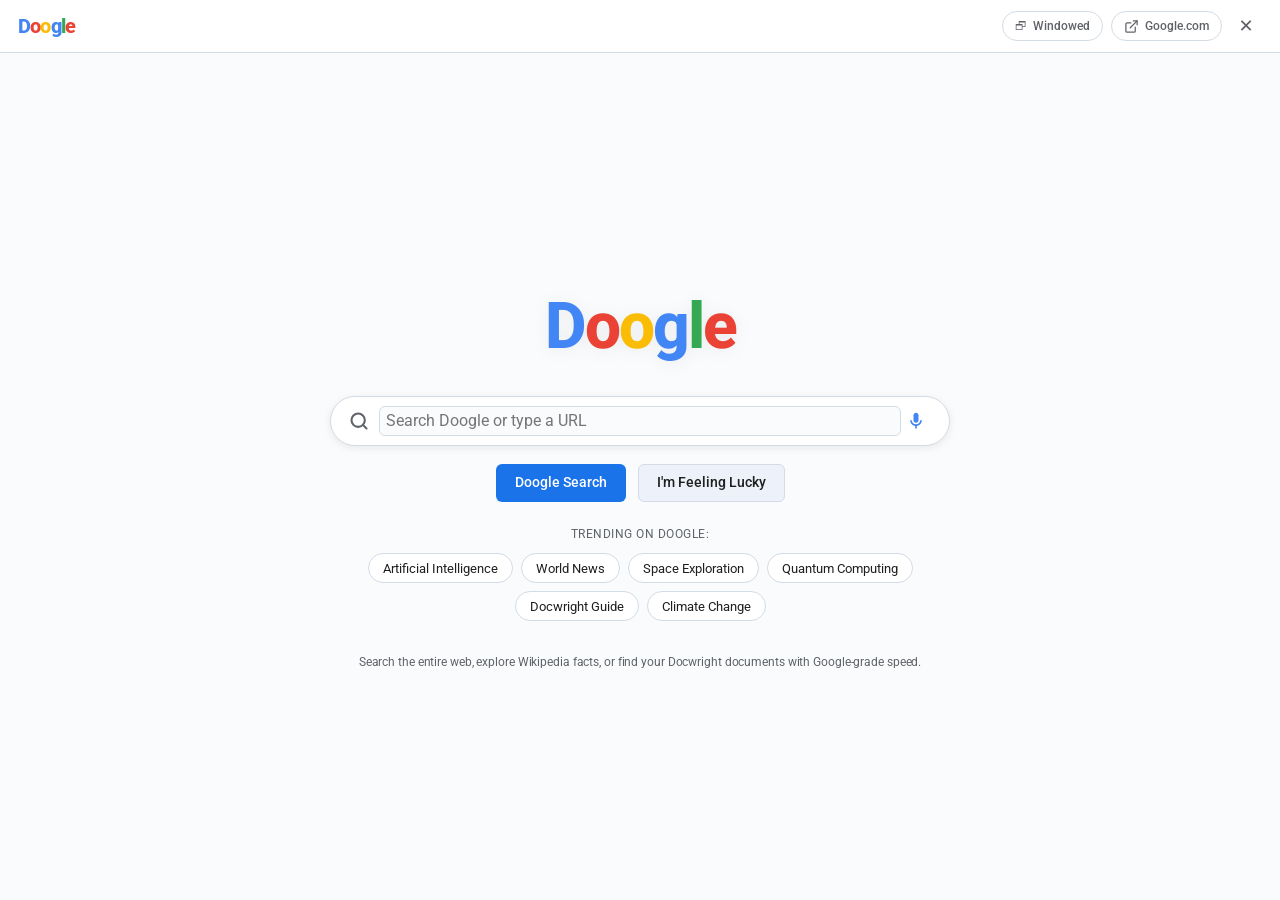
==== commit d7745610: "fix: remove iframe sandbox to enable YouTube playback and force #doogle-modal 100vw x 100vh fullscre" ====
--- a/index.html
+++ b/index.html
@@ -3690,31 +3690,61 @@
 .dg-y { color: #FBBC05 !important; }
 .dg-g { color: #34A853 !important; }
 
-.doogle-modal-overlay {
-  position: fixed;
-  inset: 0;
-  background: rgba(0, 0, 0, 0.65);
-  backdrop-filter: blur(5px);
-  z-index: 100008;
-  display: flex;
-  align-items: center;
-  justify-content: center;
-  padding: 16px;
-}
-.doogle-window {
-  width: 100%;
-  max-width: 900px;
-  height: 88vh;
-  max-height: 740px;
-  background: var(--bg);
-  color: var(--tx);
-  border: 1px solid var(--bd);
-  border-radius: 18px;
-  box-shadow: 0 20px 60px rgba(0, 0, 0, 0.35);
-  display: flex;
-  flex-direction: column;
-  overflow: hidden;
-  animation: authFadeIn .22s ease-out;
+#doogle-modal {
+  position: fixed !important;
+  top: 0 !important;
+  left: 0 !important;
+  right: 0 !important;
+  bottom: 0 !important;
+  width: 100vw !important;
+  height: 100vh !important;
+  max-width: 100vw !important;
+  max-height: 100vh !important;
+  padding: 0 !important;
+  margin: 0 !important;
+  background: var(--bg) !important;
+  z-index: 100008 !important;
+  display: flex !important;
+  align-items: stretch !important;
+  justify-content: stretch !important;
+  border: none !important;
+  border-radius: 0 !important;
+  box-sizing: border-box !important;
+}
+#doogle-modal .doogle-window {
+  width: 100vw !important;
+  max-width: 100vw !important;
+  height: 100vh !important;
+  max-height: 100vh !important;
+  background: var(--bg) !important;
+  color: var(--tx) !important;
+  border: none !important;
+  border-radius: 0 !important;
+  box-shadow: none !important;
+  margin: 0 !important;
+  padding: 0 !important;
+  display: flex !important;
+  flex-direction: column !important;
+  flex: 1 1 100% !important;
+  overflow: hidden !important;
+  box-sizing: border-box !important;
+}
+#doogle-modal.has-windowed {
+  padding: 24px !important;
+  background: rgba(0, 0, 0, 0.75) !important;
+  backdrop-filter: blur(6px) !important;
+  align-items: center !important;
+  justify-content: center !important;
+}
+#doogle-modal.has-windowed .doogle-window {
+  width: 92vw !important;
+  max-width: 1160px !important;
+  height: 90vh !important;
+  max-height: 840px !important;
+  border: 1px solid var(--bd) !important;
+  border-radius: 16px !important;
+  box-shadow: 0 24px 70px rgba(0, 0, 0, 0.5) !important;
+  flex: none !important;
 }
 .doogle-top-bar {
   display: flex;
@@ -5039,7 +5069,7 @@
 </div>
 
 <!-- ============ DOOGLE SEARCH MODAL (GOOGLE REPLICA) ============ -->
-<div id="doogle-modal" class="doc-modal-overlay doogle-modal-overlay" hidden>
+<div id="doogle-modal" class="doogle-modal-overlay" hidden>
   <div class="doogle-window">
     <!-- Doogle Top Navigation Bar -->
     <div class="doogle-top-bar">
@@ -5060,6 +5090,10 @@
       </div>
 
       <div class="doogle-top-actions">
+        <button type="button" class="doogle-action-icon-btn" id="doogle-window-toggle" title="Toggle Fullscreen / Windowed">
+          <span id="doogle-window-toggle-icon">🗗</span>
+          <span id="doogle-window-toggle-label">Windowed</span>
+        </button>
         <button type="button" class="doogle-action-icon-btn" id="doogle-open-google-ext" title="Open search in Google.com">
           <svg width="15" height="15" viewBox="0 0 24 24" fill="none" stroke="currentColor" stroke-width="2" stroke-linecap="round" stroke-linejoin="round"><path d="M18 13v6a2 2 0 0 1-2 2H5a2 2 0 0 1-2-2V8a2 2 0 0 1 2-2h6"/><polyline points="15 3 21 3 21 9"/><line x1="10" y1="14" x2="21" y2="3"/></svg>
           <span>Google.com</span>
@@ -5180,7 +5214,7 @@
       </div>
     </div>
 
-    <!-- View 3: Doogle Web Browser View (In-App Web Pop-up for Domains & Links) -->
+      <!-- View 3: Doogle Web Browser View (In-App Web Pop-up for Domains & Links) -->
     <div id="doogle-browser-view" class="doogle-browser-container" style="display:none;flex:1;flex-direction:column;min-height:0;background:var(--bg)">
       <div class="doogle-browser-bar" style="display:flex;align-items:center;gap:8px;padding:8px 14px;background:var(--pg);border-bottom:1px solid var(--bd);flex-shrink:0;">
         <button type="button" class="doogle-action-icon-btn" id="doogle-web-back-btn" title="Back to Search">
@@ -5198,8 +5232,33 @@
         </button>
         <button type="button" class="doogle-action-icon-btn" id="doogle-web-insert-btn" title="Insert link into document">➕ Insert Link</button>
       </div>
-      <div id="doogle-iframe-wrap" style="flex:1;position:relative;background:#fff;min-height:0;">
-        <iframe id="doogle-web-iframe" style="width:100%;height:100%;border:none;display:block;" sandbox="allow-scripts allow-same-origin allow-forms allow-popups allow-modals"></iframe>
+
+      <!-- YouTube In-Doogle Control Strip (Shown when browsing YouTube) -->
+      <div id="doogle-youtube-bar" style="display:none;background:#0f0f0f;color:#fff;padding:8px 14px;border-bottom:1px solid #272727;align-items:center;gap:10px;font-size:12px;flex-wrap:wrap;flex-shrink:0;">
+        <div style="display:flex;align-items:center;gap:6px;font-weight:700;color:#ff0000;letter-spacing:-0.3px;">
+          <svg width="20" height="15" viewBox="0 0 24 18" fill="#ff0000"><path d="M23.498 6.186a3.016 3.016 0 0 0-2.122-2.136C19.505 3.545 12 3.545 12 3.545s-7.505 0-9.377.505A3.017 3.017 0 0 0 .502 6.186C0 8.07 0 12 0 12s0 3.93.502 5.814a3.016 3.016 0 0 0 2.122 2.136c1.871.505 9.376.505 9.376.505s7.505 0 9.377-.505a3.015 3.015 0 0 0 2.122-2.136C24 15.93 24 12 24 12s0-3.93-.502-5.814zM9.545 15.568V8.432L15.818 12l-6.273 3.568z"/></svg>
+          <span style="color:#fff;">YouTube <span style="font-size:10px;background:#cc0000;color:#fff;padding:1px 5px;border-radius:4px;font-weight:600;margin-left:2px;">IN-DOOGLE</span></span>
+        </div>
+        <div style="display:flex;align-items:center;gap:4px;">
+          <input type="text" id="doogle-yt-search-input" placeholder="Paste YouTube link or enter topic..." style="background:#222;border:1px solid #3f3f3f;color:#fff;border-radius:14px;padding:4px 12px;font-size:12px;width:210px;outline:none;">
+          <button type="button" id="doogle-yt-search-btn" style="background:#cc0000;color:#fff;border:none;border-radius:12px;padding:4px 12px;font-size:11px;font-weight:600;cursor:pointer;">Play</button>
+        </div>
+        <div style="display:flex;align-items:center;gap:6px;flex-wrap:wrap;">
+          <button type="button" class="doogle-yt-tag" data-video="jfKfPfyJRdk" style="background:#272727;border:1px solid #3f3f3f;color:#eee;border-radius:12px;padding:3px 10px;font-size:11px;cursor:pointer;">☕ Lofi Girl (Live)</button>
+          <button type="button" class="doogle-yt-tag" data-video="kJQP7kiw5Fk" style="background:#272727;border:1px solid #3f3f3f;color:#eee;border-radius:12px;padding:3px 10px;font-size:11px;cursor:pointer;">🎵 Top Music</button>
+          <button type="button" class="doogle-yt-tag" data-video="DGIXT7ce3vQ" style="background:#272727;border:1px solid #3f3f3f;color:#eee;border-radius:12px;padding:3px 10px;font-size:11px;cursor:pointer;">🎮 Gaming</button>
+          <button type="button" class="doogle-yt-tag" data-video="qRTVg8HHzUo" style="background:#272727;border:1px solid #3f3f3f;color:#eee;border-radius:12px;padding:3px 10px;font-size:11px;cursor:pointer;">🌿 4K Nature</button>
+          <button type="button" class="doogle-yt-tag" data-video="4xDzrJKXOOY" style="background:#272727;border:1px solid #3f3f3f;color:#eee;border-radius:12px;padding:3px 10px;font-size:11px;cursor:pointer;">📻 Synthwave</button>
+          <button type="button" class="doogle-yt-tag" data-video="WPni755-Krg" style="background:#272727;border:1px solid #3f3f3f;color:#eee;border-radius:12px;padding:3px 10px;font-size:11px;cursor:pointer;">💻 Focus</button>
+        </div>
+        <div style="margin-left:auto;display:flex;align-items:center;gap:8px;">
+          <button type="button" id="doogle-yt-popout-btn" style="background:#222;border:1px solid #444;color:#eee;border-radius:12px;padding:4px 10px;font-size:11px;cursor:pointer;" title="Open YouTube.com website in popout window">🚀 Full YouTube.com ↗</button>
+          <button type="button" id="doogle-yt-embed-btn" style="background:#cc0000;color:#fff;border:none;border-radius:12px;padding:4px 12px;font-size:11px;font-weight:600;cursor:pointer;" title="Embed currently playing YouTube video directly into document">➕ Embed in Document</button>
+        </div>
+      </div>
+
+      <div id="doogle-iframe-wrap" style="flex:1;position:relative;background:#000;min-height:0;height:100%;">
+        <iframe id="doogle-web-iframe" style="width:100%;height:100%;border:none;display:block;" allow="accelerometer; autoplay; clipboard-write; encrypted-media; gyroscope; picture-in-picture; web-share" referrerpolicy="strict-origin-when-cross-origin" allowfullscreen></iframe>
         <div id="doogle-iframe-notice" style="position:absolute;bottom:10px;right:14px;background:rgba(32,33,36,0.92);color:#fff;padding:6px 14px;border-radius:20px;font-size:12px;display:flex;align-items:center;gap:8px;box-shadow:0 2px 8px rgba(0,0,0,0.25);z-index:5;">
           <span>Notice: If this site restricts framing, use</span>
           <button type="button" id="doogle-notice-popout-btn" style="background:#1a73e8;color:#fff;border:none;border-radius:12px;padding:2px 10px;font-size:11px;font-weight:600;cursor:pointer;">🚀 Pop-out Window</button>
@@ -12769,6 +12828,53 @@
   stopDoogleVoice();
 }
 
+function getEmbedUrl(rawUrl) {
+  let url = normalizeUrl(rawUrl);
+  
+  // YouTube embed handling: YouTube blocks root www.youtube.com framing, but explicitly supports youtube.com/embed
+  if (/youtube\.com|youtu\.be/i.test(url)) {
+    // 1. If watch link: youtube.com/watch?v=VIDEO_ID or youtu.be/VIDEO_ID or shorts/VIDEO_ID or embed/VIDEO_ID
+    const vMatch = url.match(/(?:watch\?v=|embed\/|youtu\.be\/|v\/|shorts\/)([a-zA-Z0-9_-]{11})/i);
+    if (vMatch && vMatch[1]) {
+      return `https://www.youtube.com/embed/${vMatch[1]}?autoplay=1&enablejsapi=1`;
+    }
+    // 2. If playlist link: youtube.com/playlist?list=LIST_ID
+    const pMatch = url.match(/[?&]list=([a-zA-Z0-9_-]+)/i);
+    if (pMatch && pMatch[1]) {
+      return `https://www.youtube.com/embed/videoseries?list=${pMatch[1]}&autoplay=1`;
+    }
+    // 3. Search query: match topic or default
+    const qMatch = url.match(/[?&](?:search_query|q)=([^&]+)/i);
+    if (qMatch && qMatch[1]) {
+      const q = decodeURIComponent(qMatch[1]).toLowerCase();
+      if (q.includes('music') || q.includes('song')) {
+        return `https://www.youtube.com/embed/kJQP7kiw5Fk?autoplay=1&enablejsapi=1`;
+      }
+      if (q.includes('game') || q.includes('gaming') || q.includes('minecraft')) {
+        return `https://www.youtube.com/embed/DGIXT7ce3vQ?autoplay=1&enablejsapi=1`;
+      }
+      if (q.includes('nature') || q.includes('relax') || q.includes('water')) {
+        return `https://www.youtube.com/embed/qRTVg8HHzUo?autoplay=1&enablejsapi=1`;
+      }
+      if (q.includes('synth') || q.includes('retro')) {
+        return `https://www.youtube.com/embed/4xDzrJKXOOY?autoplay=1&enablejsapi=1`;
+      }
+      if (q.includes('focus') || q.includes('study')) {
+        return `https://www.youtube.com/embed/WPni755-Krg?autoplay=1&enablejsapi=1`;
+      }
+    }
+    // 4. Default for generic youtube.com: Return 24/7 Live Lofi Girl study/chill stream
+    return `https://www.youtube.com/embed/jfKfPfyJRdk?autoplay=1&enablejsapi=1`;
+  }
+  
+  // Wikipedia -> use mobile view for clean, fast in-frame rendering
+  if (/wikipedia\.org/i.test(url) && !/m\.wikipedia\.org/i.test(url)) {
+    return url.replace('https://en.wikipedia.org', 'https://en.m.wikipedia.org');
+  }
+
+  return url;
+}
+
 function openDoogleWebView(rawUrl, triggerPopout = false) {
   const norm = normalizeUrl(rawUrl);
   doogleCurrentWebUrl = norm;
@@ -12778,9 +12884,14 @@
   const topInp = $('#doogle-top-input');
   if (topInp) topInp.value = norm;
 
+  const isYt = /youtube\.com|youtu\.be/i.test(norm);
+  const ytBar = $('#doogle-youtube-bar');
+  if (ytBar) ytBar.style.display = isYt ? 'flex' : 'none';
+
+  const embedUrl = getEmbedUrl(norm);
   const iframe = $('#doogle-web-iframe');
   if (iframe) {
-    iframe.src = norm;
+    iframe.src = embedUrl;
   }
 
   setDoogleView('browser');
@@ -12793,7 +12904,7 @@
       window.open(norm, 'DooglePopout', 'width=1180,height=760,menubar=yes,toolbar=yes,location=yes,status=yes,scrollbars=yes,resizable=yes');
     } catch (e) {}
   }
-  doogleToast(`🌐 Popped up ${norm}`);
+  doogleToast(isYt ? '▶️ Playing YouTube inside Doogle' : `🌐 Loaded ${norm}`);
 }
 
 function switchDoogleTab(tab) {
@@ -13089,7 +13200,7 @@
       const kpUrl = ddgData?.AbstractURL || wikiSummaryData?.content_urls?.desktop?.page || `https://en.wikipedia.org/wiki/${encodeURIComponent(q)}`;
       const kpImg = ddgData?.Image || wikiSummaryData?.thumbnail?.source;
 
-      if (kpTitle && kpExtract) {
+        if (kpTitle && kpExtract) {
         const imgHtml = kpImg ? `<img src="${doogleEscape(kpImg)}" class="doogle-kp-image" alt="${doogleEscape(kpTitle)}" onerror="this.style.display='none'" />` : '';
         kp.innerHTML = `
           ${imgHtml}
@@ -13100,7 +13211,7 @@
             <div class="doogle-kp-actions">
               <button type="button" class="doogle-kp-btn primary" id="doogle-kp-web-btn">🌐 Pop up Web Page</button>
               <button type="button" class="doogle-kp-btn" id="doogle-kp-insert-btn">➕ Insert into Doc</button>
-              <a href="${doogleEscape(kpUrl)}" target="_blank" class="doogle-kp-btn">Open External ↗</a>
+              <button type="button" class="doogle-kp-btn" id="doogle-kp-open-btn">🌐 Open Article in Doogle</button>
             </div>
           </div>
         `;
@@ -13108,12 +13219,15 @@
         $('#doogle-kp-web-btn')?.addEventListener('click', () => {
           openDoogleWebView(kpUrl, false);
         });
+        $('#doogle-kp-open-btn')?.addEventListener('click', () => {
+          openDoogleWebView(kpUrl, false);
+        });
         $('#doogle-kp-insert-btn')?.addEventListener('click', () => {
           insertDoogleSnippetIntoDoc(kpTitle, kpExtract, kpUrl);
         });
       }
 
-      // Render Wikipedia search items
+      // Render Wikipedia search items (All opening inside Doogle!)
       const wikiItems = wikiSearchData?.query?.search || [];
       wikiItems.forEach(item => {
         const itemUrl = `https://en.wikipedia.org/wiki/${encodeURIComponent(item.title.replace(/\s+/g, '_'))}`;
@@ -13124,19 +13238,29 @@
         const card = document.createElement('div');
         card.className = 'doogle-result-item';
         card.innerHTML = `
-          <div class="doogle-res-url-row">
+          <div class="doogle-res-url-row" style="cursor:pointer" title="Click to view inside Doogle">
             <span style="color:#1a73e8;font-weight:600">🌐</span>
             <span>${doogleEscape(itemUrl.replace('https://', '').replace(/_/g, ' '))}</span>
           </div>
-          <a class="doogle-res-title" href="${doogleEscape(itemUrl)}" target="_blank">${safeTitle}</a>
+          <a class="doogle-res-title" href="javascript:void(0)" title="Click to open inside Doogle">${safeTitle}</a>
           <div class="doogle-res-snippet">${snippetHtml}...</div>
           <div class="doogle-res-actions">
-            <button type="button" class="doogle-res-btn btn-web">🌐 Pop up Web</button>
+            <button type="button" class="doogle-res-btn btn-web" title="Open inside Doogle Web Viewer">🌐 Pop up Web</button>
             <button type="button" class="doogle-res-btn btn-insert">➕ Insert Citation</button>
-            <a href="${doogleEscape(itemUrl)}" target="_blank" class="doogle-res-btn">Visit Page ↗</a>
+            <button type="button" class="doogle-res-btn btn-view-doogle" title="View page inside Doogle">🌐 View Page</button>
           </div>
         `;
+        card.querySelector('.doogle-res-url-row')?.addEventListener('click', () => {
+          openDoogleWebView(itemUrl, false);
+        });
+        card.querySelector('.doogle-res-title')?.addEventListener('click', (e) => {
+          e.preventDefault();
+          openDoogleWebView(itemUrl, false);
+        });
         card.querySelector('.btn-web')?.addEventListener('click', () => {
+          openDoogleWebView(itemUrl, false);
+        });
+        card.querySelector('.btn-view-doogle')?.addEventListener('click', () => {
           openDoogleWebView(itemUrl, false);
         });
         card.querySelector('.btn-insert')?.addEventListener('click', () => {
@@ -13145,7 +13269,7 @@
         webResults?.appendChild(card);
       });
 
-      // Render DuckDuckGo Related Topics
+      // Render DuckDuckGo Related Topics (All opening inside Doogle!)
       const ddgTopics = (ddgData?.RelatedTopics || []).filter(t => t.Text && t.FirstURL);
       ddgTopics.slice(0, 6).forEach(topic => {
         const topicUrl = topic.FirstURL;
@@ -13153,19 +13277,29 @@
         const card = document.createElement('div');
         card.className = 'doogle-result-item';
         card.innerHTML = `
-          <div class="doogle-res-url-row">
+          <div class="doogle-res-url-row" style="cursor:pointer" title="Click to view inside Doogle">
             <span style="color:#1a73e8;font-weight:600">🌐</span>
             <span>${doogleEscape(topicUrl.replace('https://', ''))}</span>
           </div>
-          <a class="doogle-res-title" href="${doogleEscape(topicUrl)}" target="_blank">${doogleEscape(topicText.slice(0, 70))}</a>
+          <a class="doogle-res-title" href="javascript:void(0)" title="Click to open inside Doogle">${doogleEscape(topicText.slice(0, 70))}</a>
           <div class="doogle-res-snippet">${doogleEscape(topicText)}</div>
           <div class="doogle-res-actions">
-            <button type="button" class="doogle-res-btn btn-web">🌐 Pop up Web</button>
+            <button type="button" class="doogle-res-btn btn-web" title="Open inside Doogle Web Viewer">🌐 Pop up Web</button>
             <button type="button" class="doogle-res-btn btn-insert">➕ Insert Citation</button>
-            <a href="${doogleEscape(topicUrl)}" target="_blank" class="doogle-res-btn">Visit Page ↗</a>
+            <button type="button" class="doogle-res-btn btn-view-doogle" title="View page inside Doogle">🌐 View Page</button>
           </div>
         `;
+        card.querySelector('.doogle-res-url-row')?.addEventListener('click', () => {
+          openDoogleWebView(topicUrl, false);
+        });
+        card.querySelector('.doogle-res-title')?.addEventListener('click', (e) => {
+          e.preventDefault();
+          openDoogleWebView(topicUrl, false);
+        });
         card.querySelector('.btn-web')?.addEventListener('click', () => {
+          openDoogleWebView(topicUrl, false);
+        });
+        card.querySelector('.btn-view-doogle')?.addEventListener('click', () => {
           openDoogleWebView(topicUrl, false);
         });
         card.querySelector('.btn-insert')?.addEventListener('click', () => {
@@ -13178,7 +13312,6 @@
       if (!wikiItems.length && !ddgTopics.length && ddgAcData && Array.isArray(ddgAcData[1]) && ddgAcData[1].length) {
         const suggestions = ddgAcData[1].slice(0, 6);
         suggestions.forEach(s => {
-          const searchLink = `https://www.google.com/search?q=${encodeURIComponent(s)}`;
           const card = document.createElement('div');
           card.className = 'doogle-result-item';
           card.innerHTML = `
@@ -13187,17 +13320,17 @@
               <span>Search Suggestion › ${doogleEscape(s)}</span>
             </div>
             <a class="doogle-res-title" href="javascript:void(0)">Search for "${doogleEscape(s)}"</a>
-            <div class="doogle-res-snippet">Explore live web results, articles, and research topics for <b>${doogleEscape(s)}</b>.</div>
+            <div class="doogle-res-snippet">Explore live web results, articles, and research topics for <b>${doogleEscape(s)}</b> inside Doogle.</div>
             <div class="doogle-res-actions">
               <button type="button" class="doogle-res-btn btn-search">🔍 Search on Doogle</button>
-              <button type="button" class="doogle-res-btn btn-google">Google Search ↗</button>
+              <button type="button" class="doogle-res-btn btn-google">🌐 View Google Results in Doogle</button>
             </div>
           `;
           card.querySelector('.btn-search')?.addEventListener('click', () => {
             handleDoogleSubmit(s);
           });
           card.querySelector('.btn-google')?.addEventListener('click', () => {
-            window.open(searchLink, '_blank');
+            openDoogleWebView(`https://www.google.com/search?q=${encodeURIComponent(s)}`, false);
           });
           card.querySelector('.doogle-res-title')?.addEventListener('click', () => {
             handleDoogleSubmit(s);
@@ -13206,7 +13339,7 @@
         });
       }
 
-      // Always append Google Search network card
+      // Always append Google Search in Doogle bridge card
       const googleCard = document.createElement('div');
       googleCard.className = 'doogle-result-item';
       googleCard.style.cssText = 'background:var(--pg);border:1px dashed #1a73e8;padding:14px 18px;border-radius:10px;margin-top:14px;';
@@ -13214,13 +13347,16 @@
         <div style="display:flex;align-items:center;justify-content:space-between;gap:12px;flex-wrap:wrap;">
           <div>
             <div style="font-weight:600;font-size:14px;color:#1a73e8;margin-bottom:2px;">Need more from the broader Google Search web?</div>
-            <div style="font-size:12px;color:var(--mut);">Search this query across Google.com in a dedicated tab.</div>
+            <div style="font-size:12px;color:var(--mut);">Search this query across Google.com directly inside Doogle.</div>
           </div>
-          <a href="https://www.google.com/search?q=${encodeURIComponent(q)}" target="_blank" class="doogle-primary-btn" style="text-decoration:none;white-space:nowrap;padding:7px 16px;display:inline-flex;align-items:center;gap:6px;">
-            <span>Search on Google ↗</span>
-          </a>
+          <button type="button" class="doogle-primary-btn btn-google-in-doogle" style="white-space:nowrap;padding:7px 16px;display:inline-flex;align-items:center;gap:6px;">
+            <span>🌐 View Google in Doogle</span>
+          </button>
         </div>
       `;
+      googleCard.querySelector('.btn-google-in-doogle')?.addEventListener('click', () => {
+        openDoogleWebView(`https://www.google.com/search?q=${encodeURIComponent(q)}`, false);
+      });
       webResults?.appendChild(googleCard);
 
       const elapsed = ((performance.now() - startTime) / 1000).toFixed(2);
@@ -13451,8 +13587,135 @@
 $('#doogle-web-insert-btn')?.addEventListener('click', () => {
   const addr = $('#doogle-web-address')?.value || doogleCurrentWebUrl;
   if (addr) {
-    insertDoogleSnippetIntoDoc(addr, addr, addr);
-  }
+    if (/youtube\.com|youtu\.be/i.test(addr)) {
+      insertYouTubeVideoIntoDoc(getEmbedUrl(addr));
+    } else {
+      insertDoogleSnippetIntoDoc(addr, addr, addr);
+    }
+  }
+});
+
+// YouTube In-Doogle Controls
+function playYouTubeInDoogle(queryOrUrl) {
+  const q = (queryOrUrl || '').trim();
+  if (!q) return;
+
+  let targetEmbed = '';
+  let displayUrl = '';
+
+  // Check if it's already an 11-char video ID (e.g. jfKfPfyJRdk)
+  if (/^[a-zA-Z0-9_-]{11}$/.test(q)) {
+    targetEmbed = `https://www.youtube.com/embed/${q}?autoplay=1&enablejsapi=1`;
+    displayUrl = `https://youtube.com/watch?v=${q}`;
+  } else if (/^[a-zA-Z0-9_-]{12,}$/.test(q) && (q.startsWith('PL') || q.startsWith('RD'))) {
+    targetEmbed = `https://www.youtube.com/embed/videoseries?list=${q}&autoplay=1`;
+    displayUrl = `https://youtube.com/playlist?list=${q}`;
+  } else if (isDomainOrUrl(q)) {
+    targetEmbed = getEmbedUrl(q);
+    displayUrl = normalizeUrl(q);
+  } else {
+    // Topic search: match verified working IDs
+    const lq = q.toLowerCase();
+    if (lq.includes('music') || lq.includes('song')) {
+      targetEmbed = 'https://www.youtube.com/embed/kJQP7kiw5Fk?autoplay=1&enablejsapi=1';
+    } else if (lq.includes('game') || lq.includes('gaming') || lq.includes('minecraft')) {
+      targetEmbed = 'https://www.youtube.com/embed/DGIXT7ce3vQ?autoplay=1&enablejsapi=1';
+    } else if (lq.includes('nature') || lq.includes('relax') || lq.includes('water')) {
+      targetEmbed = 'https://www.youtube.com/embed/qRTVg8HHzUo?autoplay=1&enablejsapi=1';
+    } else if (lq.includes('synth') || lq.includes('retro')) {
+      targetEmbed = 'https://www.youtube.com/embed/4xDzrJKXOOY?autoplay=1&enablejsapi=1';
+    } else if (lq.includes('focus') || lq.includes('study')) {
+      targetEmbed = 'https://www.youtube.com/embed/WPni755-Krg?autoplay=1&enablejsapi=1';
+    } else {
+      targetEmbed = 'https://www.youtube.com/embed/jfKfPfyJRdk?autoplay=1&enablejsapi=1';
+    }
+    displayUrl = `https://youtube.com/results?search_query=${encodeURIComponent(q)}`;
+  }
+
+  const iframe = $('#doogle-web-iframe');
+  if (iframe) iframe.src = targetEmbed;
+  const addrInp = $('#doogle-web-address');
+  if (addrInp) addrInp.value = displayUrl;
+  doogleCurrentWebUrl = displayUrl;
+  doogleToast(`▶️ Playing in Doogle: ${q}`);
+}
+
+$('#doogle-yt-search-btn')?.addEventListener('click', () => {
+  const q = $('#doogle-yt-search-input')?.value;
+  if (q) playYouTubeInDoogle(q);
+});
+
+$('#doogle-yt-search-input')?.addEventListener('keydown', (e) => {
+  if (e.key === 'Enter') {
+    e.preventDefault();
+    const q = e.target.value;
+    if (q) playYouTubeInDoogle(q);
+  }
+});
+
+document.querySelectorAll('.doogle-yt-tag').forEach(tag => {
+  tag.addEventListener('click', () => {
+    const vid = tag.dataset.video;
+    const list = tag.dataset.list;
+    const q = tag.dataset.q || tag.textContent.trim();
+    if (vid) {
+      playYouTubeInDoogle(vid);
+    } else if (list) {
+      playYouTubeInDoogle(list);
+    } else if (q) {
+      playYouTubeInDoogle(q);
+    }
+  });
+});
+
+$('#doogle-yt-popout-btn')?.addEventListener('click', () => {
+  const current = doogleCurrentWebUrl || 'https://youtube.com';
+  const target = /youtube\.com|youtu\.be/i.test(current) ? current : 'https://youtube.com';
+  window.open(target, 'YouTubePopout', 'width=1200,height=800,menubar=yes,toolbar=yes,location=yes,status=yes,scrollbars=yes,resizable=yes');
+});
+
+// Fullscreen / Windowed toggle
+$('#doogle-window-toggle')?.addEventListener('click', () => {
+  const win = document.querySelector('.doogle-window');
+  const overlay = document.getElementById('doogle-modal');
+  const isWindowed = win?.classList.toggle('is-windowed');
+  overlay?.classList.toggle('has-windowed', isWindowed);
+  const icon = document.getElementById('doogle-window-toggle-icon');
+  const label = document.getElementById('doogle-window-toggle-label');
+  if (icon) icon.textContent = isWindowed ? '⛶' : '🗗';
+  if (label) label.textContent = isWindowed ? 'Fullscreen' : 'Windowed';
+  doogleToast(isWindowed ? 'Switched to Windowed mode' : 'Switched to Fullscreen mode');
+});
+
+function insertYouTubeVideoIntoDoc(embedUrl) {
+  const videoHtml = `
+    <div style="margin: 16px 0; max-width: 560px;">
+      <div style="position: relative; padding-bottom: 56.25%; height: 0; overflow: hidden; border-radius: 8px; box-shadow: 0 2px 10px rgba(0,0,0,0.25);">
+        <iframe src="${doogleEscape(embedUrl)}" style="position: absolute; top:0; left: 0; width: 100%; height: 100%; border:0;" allow="accelerometer; autoplay; clipboard-write; encrypted-media; gyroscope; picture-in-picture; web-share" allowfullscreen></iframe>
+      </div>
+      <p style="font-size:11px;color:#70757a;margin:4px 0 0;">Embedded via Doogle YouTube</p>
+    </div><p><br></p>
+  `;
+  if (typeof cur !== 'undefined' && cur && docs[cur] && $('#app') && !$('#app').hidden) {
+    if (typeof restore === 'function') restore();
+    let ok = false;
+    try { ok = document.execCommand('insertHTML', false, videoHtml); } catch(e){}
+    if (!ok && page) {
+      page.insertAdjacentHTML('beforeend', videoHtml);
+    }
+    if (typeof edited === 'function') edited();
+    doogleToast('✓ YouTube video embedded into document');
+  } else {
+    newDoc(`<h1>YouTube Video</h1>${videoHtml}`, 'YouTube Video');
+    closeDoogle();
+    doogleToast('✓ Created new document with YouTube video');
+  }
+}
+
+$('#doogle-yt-embed-btn')?.addEventListener('click', () => {
+  const iframe = $('#doogle-web-iframe');
+  const embed = iframe?.src || getEmbedUrl(doogleCurrentWebUrl);
+  insertYouTubeVideoIntoDoc(embed);
 });
 
 // Global Keyboard Shortcut: Ctrl+Shift+G or Cmd+Shift+G for Doogle
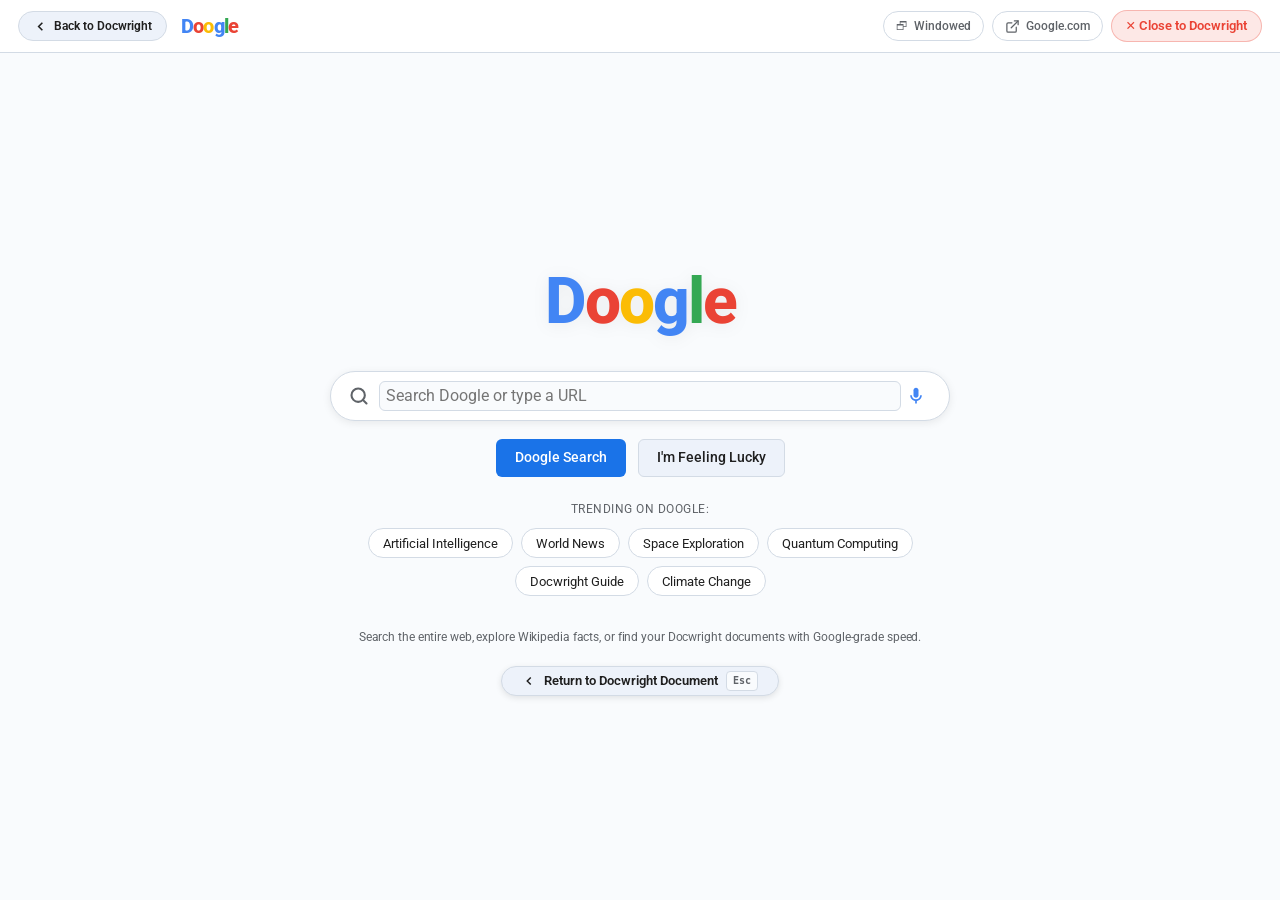
==== commit 88fe2adf: "feat: add clear Back to Docwright buttons and quick close triggers to Doogle" ====
--- a/index.html
+++ b/index.html
@@ -5073,6 +5073,11 @@
   <div class="doogle-window">
     <!-- Doogle Top Navigation Bar -->
     <div class="doogle-top-bar">
+      <button type="button" class="doogle-action-icon-btn" id="doogle-back-to-docs-btn" title="Return to Docwright Document (Esc)" style="background:var(--tb);color:var(--tx);border:1px solid var(--bd);font-weight:600;padding:6px 14px;border-radius:18px;display:inline-flex;align-items:center;gap:6px;cursor:pointer;">
+        <svg width="15" height="15" viewBox="0 0 24 24" fill="none" stroke="currentColor" stroke-width="2.5"><path d="m15 18-6-6 6-6"/></svg>
+        <span>Back to Docwright</span>
+      </button>
+
       <div class="doogle-top-brand" id="doogle-brand-btn" title="Go to Doogle Home">
         <span class="dg-b">D</span><span class="dg-r">o</span><span class="dg-y">o</span><span class="dg-b">g</span><span class="dg-g">l</span><span class="dg-r">e</span>
       </div>
@@ -5098,7 +5103,9 @@
           <svg width="15" height="15" viewBox="0 0 24 24" fill="none" stroke="currentColor" stroke-width="2" stroke-linecap="round" stroke-linejoin="round"><path d="M18 13v6a2 2 0 0 1-2 2H5a2 2 0 0 1-2-2V8a2 2 0 0 1 2-2h6"/><polyline points="15 3 21 3 21 9"/><line x1="10" y1="14" x2="21" y2="3"/></svg>
           <span>Google.com</span>
         </button>
-        <button type="button" class="doogle-close-btn" id="doogle-close-btn" title="Close Doogle (Esc)">✕</button>
+        <button type="button" class="doogle-close-btn" id="doogle-close-btn" title="Close Doogle & Return to Docwright (Esc)" style="display:inline-flex;align-items:center;gap:6px;width:auto;padding:5px 14px;border-radius:16px;background:rgba(234,67,53,0.12);color:#ea4335;border:1px solid rgba(234,67,53,0.3);font-size:12.5px;font-weight:600;">
+          <span>✕ Close to Docwright</span>
+        </button>
       </div>
     </div>
 
@@ -5140,6 +5147,14 @@
 
         <div class="doogle-footer-note">
           <span>Search the entire web, explore Wikipedia facts, or find your Docwright documents with Google-grade speed.</span>
+        </div>
+
+        <div style="margin-top:20px;text-align:center;">
+          <button type="button" id="doogle-home-back-docs" style="background:var(--tb);border:1px solid var(--bd);color:var(--tx);padding:8px 20px;border-radius:20px;font-size:13px;font-weight:600;cursor:pointer;display:inline-flex;align-items:center;gap:8px;box-shadow:0 2px 6px rgba(0,0,0,0.1);transition:all .15s;">
+            <svg width="14" height="14" viewBox="0 0 24 24" fill="none" stroke="currentColor" stroke-width="2.5"><path d="m15 18-6-6 6-6"/></svg>
+            <span>Return to Docwright Document</span>
+            <kbd style="font-size:10px;background:var(--bg);color:var(--mut);padding:2px 6px;border-radius:4px;border:1px solid var(--bd);">Esc</kbd>
+          </button>
         </div>
       </div>
     </div>
@@ -13461,6 +13476,8 @@
 $('#home-doogle-btn')?.addEventListener('click', () => openDoogle());
 $('#app-doogle-btn')?.addEventListener('click', () => openDoogle());
 $('#doogle-close-btn')?.addEventListener('click', () => closeDoogle());
+$('#doogle-back-to-docs-btn')?.addEventListener('click', () => closeDoogle());
+$('#doogle-home-back-docs')?.addEventListener('click', () => closeDoogle());
 $('#doogle-brand-btn')?.addEventListener('click', () => setDoogleView('home'));
 
 // External Google Search button in top bar
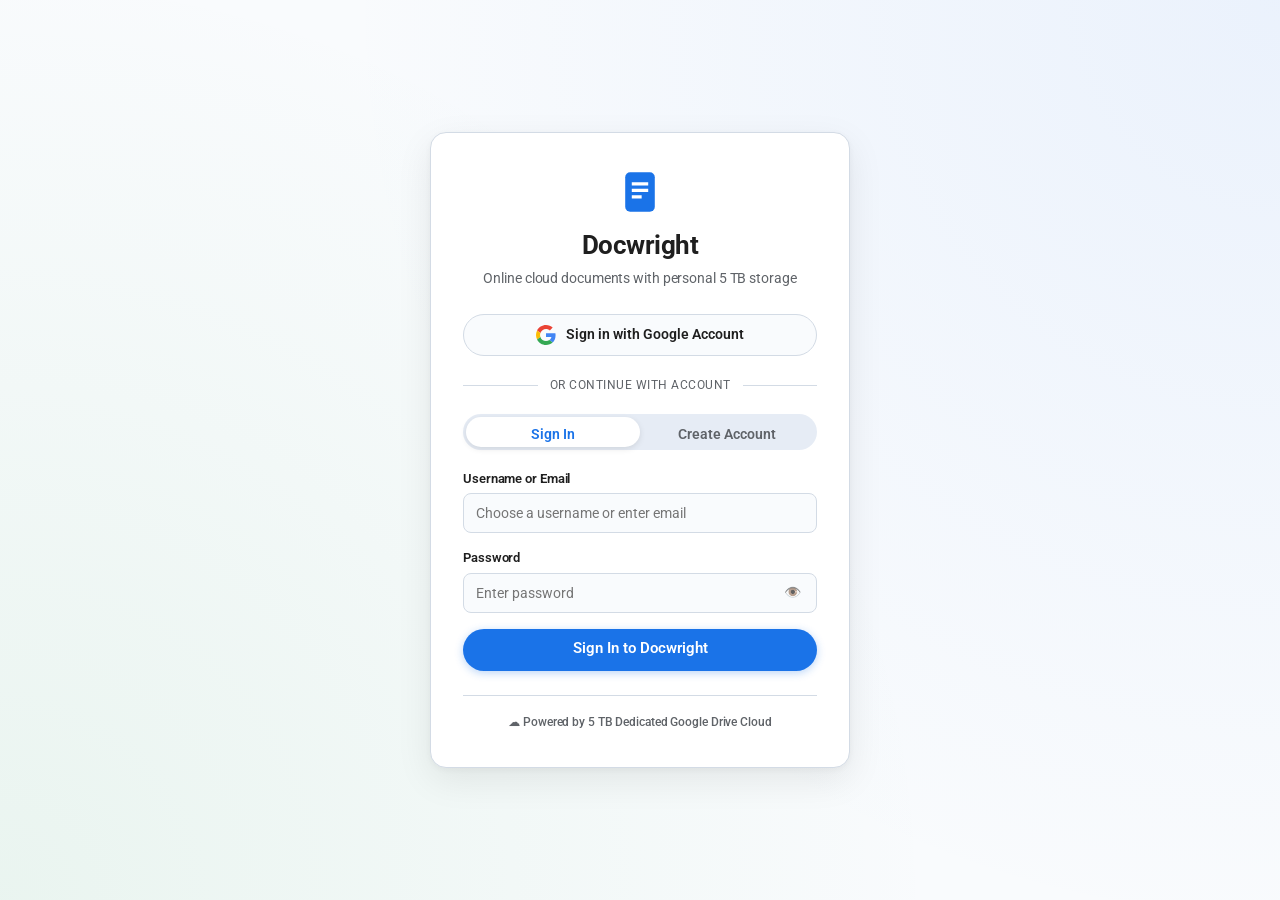
==== commit 9f96e746: "fix: resolve closeDoogle not hiding modal due to display:flex !important rule and fix windowed toggl" ====
--- a/index.html
+++ b/index.html
@@ -3711,7 +3711,12 @@
   border-radius: 0 !important;
   box-sizing: border-box !important;
 }
-#doogle-modal .doogle-window {
+#doogle-modal[hidden] {
+  display: none !important;
+  visibility: hidden !important;
+  pointer-events: none !important;
+}
+#doogle-modal:not(.has-windowed) .doogle-window {
   width: 100vw !important;
   max-width: 100vw !important;
   height: 100vh !important;
@@ -3741,9 +3746,14 @@
   max-width: 1160px !important;
   height: 90vh !important;
   max-height: 840px !important;
+  background: var(--bg) !important;
+  color: var(--tx) !important;
   border: 1px solid var(--bd) !important;
   border-radius: 16px !important;
   box-shadow: 0 24px 70px rgba(0, 0, 0, 0.5) !important;
+  display: flex !important;
+  flex-direction: column !important;
+  overflow: hidden !important;
   flex: none !important;
 }
 .doogle-top-bar {
@@ -12817,6 +12827,8 @@
   const modal = $('#doogle-modal');
   if (!modal) return;
   modal.hidden = false;
+  modal.style.removeProperty('display');
+  modal.style.display = 'flex';
   
   let q = (typeof initialQuery === 'string' ? initialQuery : '').trim();
   if (!q) {
@@ -12839,7 +12851,12 @@
 
 function closeDoogle() {
   const modal = $('#doogle-modal');
-  if (modal) modal.hidden = true;
+  if (modal) {
+    modal.hidden = true;
+    modal.style.setProperty('display', 'none', 'important');
+  }
+  const iframe = $('#doogle-web-iframe');
+  if (iframe) iframe.src = 'about:blank';
   stopDoogleVoice();
 }
 
